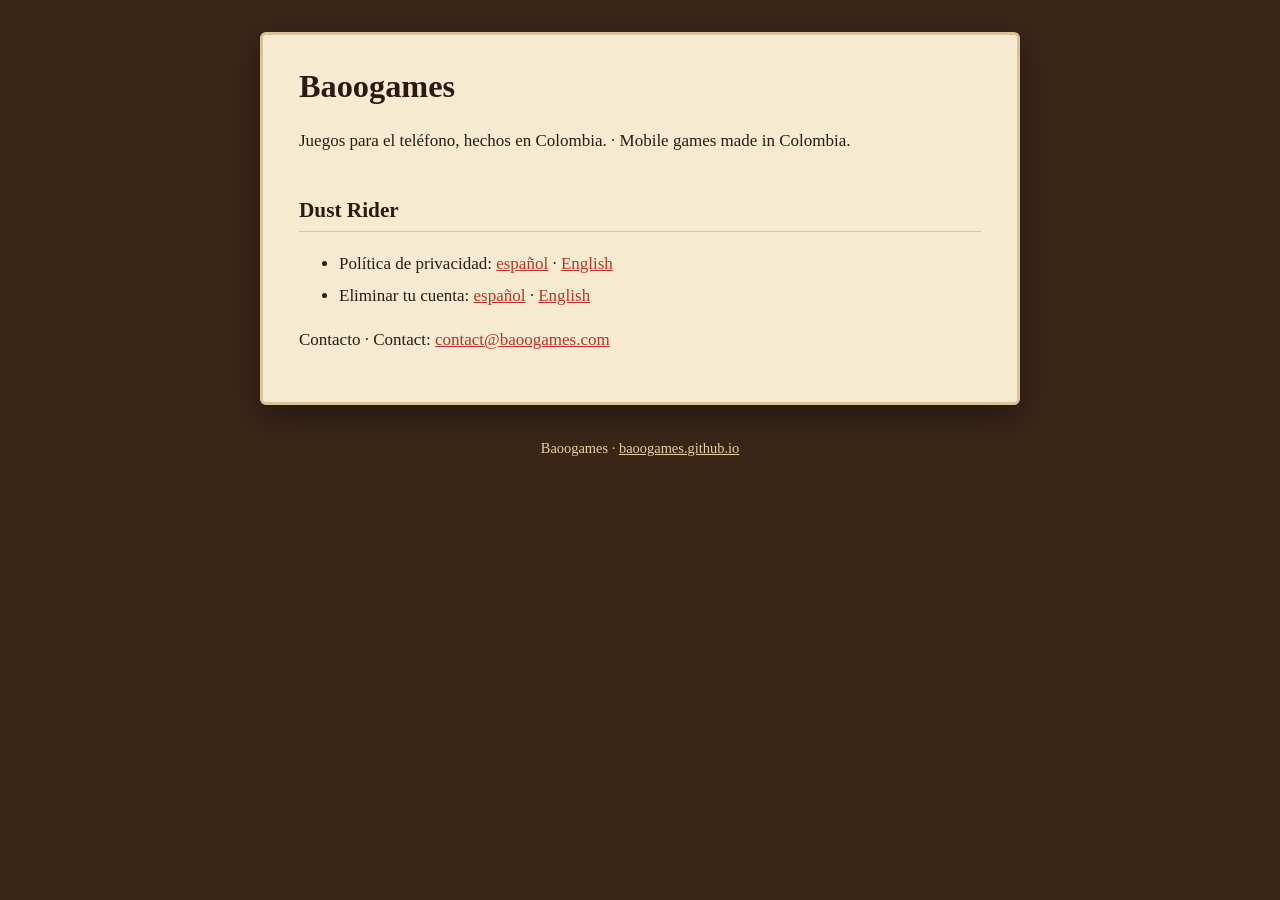
==== index.html @ f318c2f9 "Baoogames public pages: Dust Rider privacy policy (es, en) and account deletion Co-Authored-By: Clau" ====
<!doctype html>
<html lang="es"><head><meta charset="utf-8"><meta name="viewport" content="width=device-width, initial-scale=1">
<title>Baoogames</title><style>
:root { --ink:#2b1a12; --paper:#f6ead0; --edge:#d9c39a; --red:#b8322a; }
* { box-sizing: border-box; }
body { margin:0; background:#3b2618; color:var(--ink); font:17px/1.6 Georgia, 'Times New Roman', serif; }
main { max-width:760px; margin:32px auto; padding:32px 36px; background:var(--paper);
       border:3px solid var(--edge); border-radius:6px; box-shadow:0 10px 30px rgba(0,0,0,.4); }
h1 { font-size:1.9em; line-height:1.2; margin-top:0; }
h2 { font-size:1.25em; margin-top:1.8em; border-bottom:1px solid var(--edge); padding-bottom:.2em; }
a { color:var(--red); }
.lang { float:right; font-size:.9em; }
footer { max-width:760px; margin:0 auto 32px; color:#e6d1a4; font-size:.85em; text-align:center; }
ol li, ul li { margin:.3em 0; }
.card { background:#fff8e6; border:1px solid var(--edge); border-radius:6px; padding:12px 18px; margin:14px 0; }
@media (max-width:600px) { main { margin:0; border-radius:0; padding:22px 18px; } }
</style></head>
<body><main>
<h1>Baoogames</h1>
<p>Juegos para el teléfono, hechos en Colombia. · Mobile games made in Colombia.</p>
<h2>Dust Rider</h2>
<ul>
<li>Política de privacidad: <a href="dust-rider/privacidad/">español</a> · <a href="dust-rider/privacy/">English</a></li>
<li>Eliminar tu cuenta: <a href="dust-rider/borrar-cuenta/">español</a> · <a href="dust-rider/delete-account/">English</a></li>
</ul>
<p>Contacto · Contact: <a href="mailto:contact@baoogames.com">contact@baoogames.com</a></p></main><footer>Baoogames · <a href="/" style="color:#e6d1a4">baoogames.github.io</a></footer></body></html>
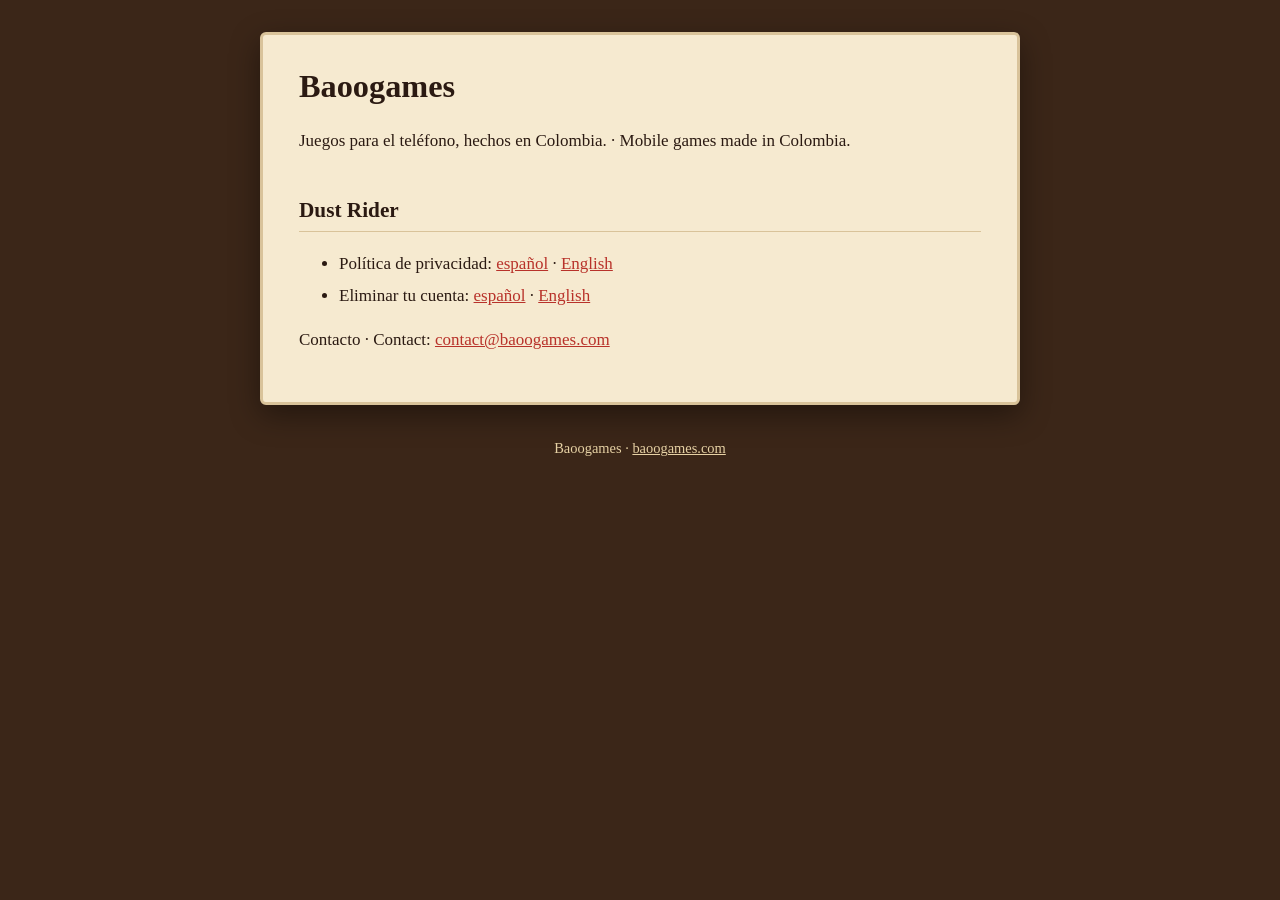
==== commit 4793f8f0: "Pages: addresses on baoogames.com Co-Authored-By: Claude Opus 5.5 <noreply@anthropic.com>" ====
--- a/index.html
+++ b/index.html
@@ -23,4 +23,4 @@
 <li>Política de privacidad: <a href="dust-rider/privacidad/">español</a> · <a href="dust-rider/privacy/">English</a></li>
 <li>Eliminar tu cuenta: <a href="dust-rider/borrar-cuenta/">español</a> · <a href="dust-rider/delete-account/">English</a></li>
 </ul>
-<p>Contacto · Contact: <a href="mailto:contact@baoogames.com">contact@baoogames.com</a></p></main><footer>Baoogames · <a href="/" style="color:#e6d1a4">baoogames.github.io</a></footer></body></html>
+<p>Contacto · Contact: <a href="mailto:contact@baoogames.com">contact@baoogames.com</a></p></main><footer>Baoogames · <a href="/" style="color:#e6d1a4">baoogames.com</a></footer></body></html>
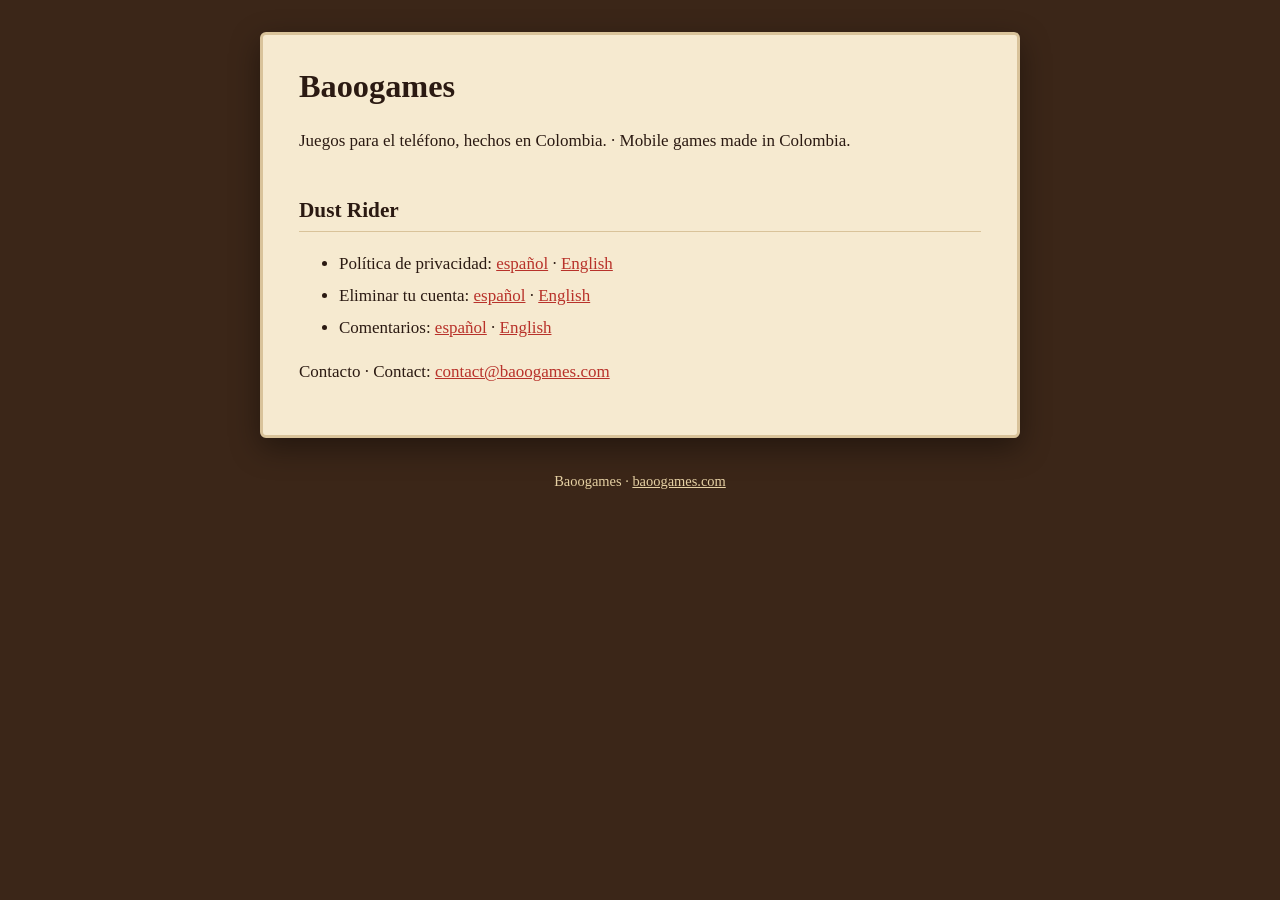
==== commit 3796b992: "Feedback page; privacy policy mentions it" ====
--- a/index.html
+++ b/index.html
@@ -22,5 +22,6 @@
 <ul>
 <li>Política de privacidad: <a href="dust-rider/privacidad/">español</a> · <a href="dust-rider/privacy/">English</a></li>
 <li>Eliminar tu cuenta: <a href="dust-rider/borrar-cuenta/">español</a> · <a href="dust-rider/delete-account/">English</a></li>
+<li>Comentarios: <a href="dust-rider/comentarios/">español</a> · <a href="dust-rider/feedback/">English</a></li>
 </ul>
 <p>Contacto · Contact: <a href="mailto:contact@baoogames.com">contact@baoogames.com</a></p></main><footer>Baoogames · <a href="/" style="color:#e6d1a4">baoogames.com</a></footer></body></html>
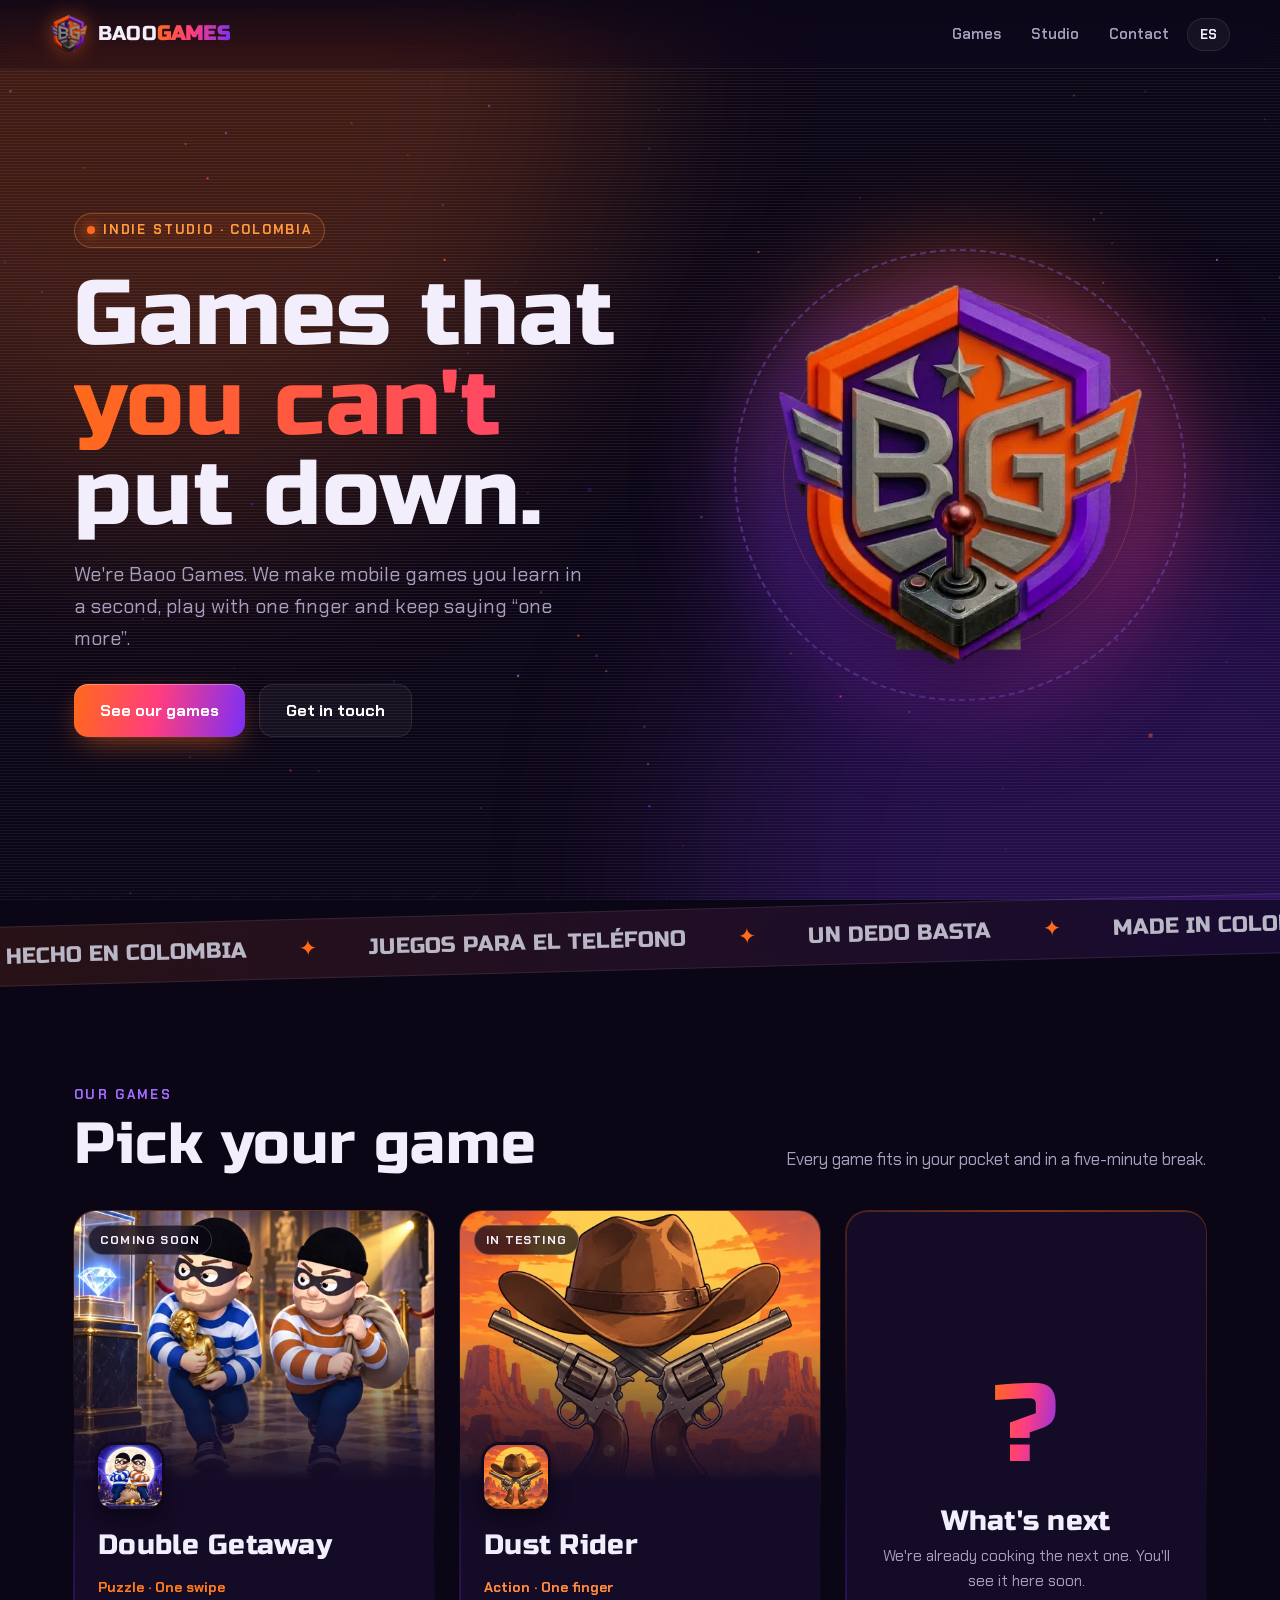
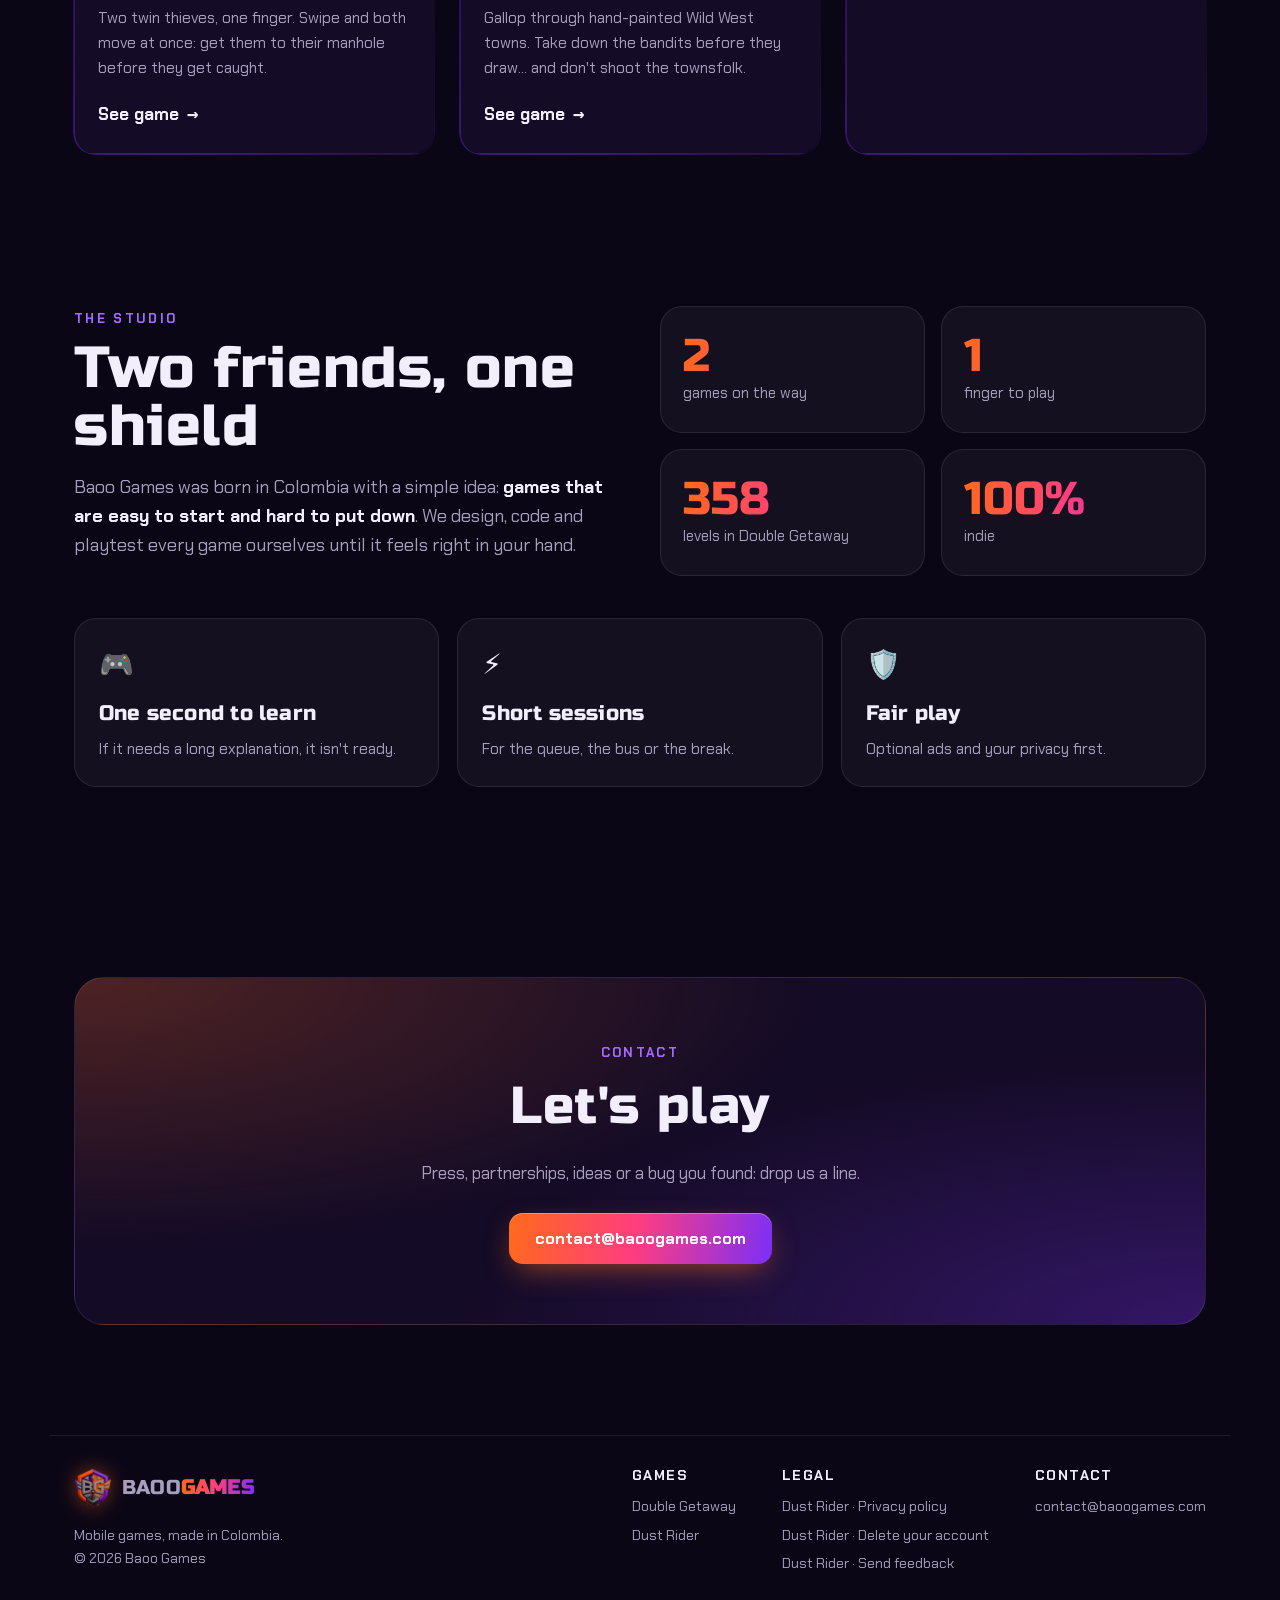
==== commit abc65298: "New studio homepage and game pages, legal pages restyled baoogames.com now has a homepage in the shi" ====
--- a/index.html
+++ b/index.html
@@ -1,27 +1,126 @@
 <!doctype html>
-<html lang="es"><head><meta charset="utf-8"><meta name="viewport" content="width=device-width, initial-scale=1">
-<title>Baoogames</title><style>
-:root { --ink:#2b1a12; --paper:#f6ead0; --edge:#d9c39a; --red:#b8322a; }
-* { box-sizing: border-box; }
-body { margin:0; background:#3b2618; color:var(--ink); font:17px/1.6 Georgia, 'Times New Roman', serif; }
-main { max-width:760px; margin:32px auto; padding:32px 36px; background:var(--paper);
-       border:3px solid var(--edge); border-radius:6px; box-shadow:0 10px 30px rgba(0,0,0,.4); }
-h1 { font-size:1.9em; line-height:1.2; margin-top:0; }
-h2 { font-size:1.25em; margin-top:1.8em; border-bottom:1px solid var(--edge); padding-bottom:.2em; }
-a { color:var(--red); }
-.lang { float:right; font-size:.9em; }
-footer { max-width:760px; margin:0 auto 32px; color:#e6d1a4; font-size:.85em; text-align:center; }
-ol li, ul li { margin:.3em 0; }
-.card { background:#fff8e6; border:1px solid var(--edge); border-radius:6px; padding:12px 18px; margin:14px 0; }
-@media (max-width:600px) { main { margin:0; border-radius:0; padding:22px 18px; } }
-</style></head>
-<body><main>
-<h1>Baoogames</h1>
-<p>Juegos para el teléfono, hechos en Colombia. · Mobile games made in Colombia.</p>
-<h2>Dust Rider</h2>
-<ul>
-<li>Política de privacidad: <a href="dust-rider/privacidad/">español</a> · <a href="dust-rider/privacy/">English</a></li>
-<li>Eliminar tu cuenta: <a href="dust-rider/borrar-cuenta/">español</a> · <a href="dust-rider/delete-account/">English</a></li>
-<li>Comentarios: <a href="dust-rider/comentarios/">español</a> · <a href="dust-rider/feedback/">English</a></li>
-</ul>
-<p>Contacto · Contact: <a href="mailto:contact@baoogames.com">contact@baoogames.com</a></p></main><footer>Baoogames · <a href="/" style="color:#e6d1a4">baoogames.com</a></footer></body></html>
+<html lang="es">
+<head>
+<meta charset="utf-8">
+<meta name="viewport" content="width=device-width, initial-scale=1">
+<title>Baoo Games · Juegos para el teléfono</title>
+<meta name="description" content="Baoo Games es un estudio de videojuegos de Colombia. Hacemos juegos para el teléfono que se aprenden en un segundo y no se sueltan.">
+<meta property="og:title" content="Baoo Games · Juegos para el teléfono">
+<meta property="og:description" content="Baoo Games es un estudio de videojuegos de Colombia. Hacemos juegos para el teléfono que se aprenden en un segundo y no se sueltan.">
+<meta property="og:image" content="https://baoogames.com/assets/img/og.jpg">
+<meta property="og:type" content="website">
+<meta name="theme-color" content="#0b0616">
+<link rel="icon" href="assets/img/favicon.png">
+<link rel="apple-touch-icon" href="assets/img/favicon.png">
+<link rel="preconnect" href="https://fonts.googleapis.com"><link rel="preconnect" href="https://fonts.gstatic.com" crossorigin><link href="https://fonts.googleapis.com/css2?family=Chakra+Petch:wght@400;600;700&family=Russo+One&display=swap" rel="stylesheet">
+<link rel="stylesheet" href="assets/estilo.css">
+</head>
+<body>
+<div class="fondo" aria-hidden="true"><canvas id="chispas"></canvas><div class="rejilla"></div><div class="ruido"></div></div>
+<header class="barra">
+  <a class="marca" href=""><img src="assets/img/escudo.webp" alt=""><span>BAOO<b>GAMES</b></span></a>
+  <nav>
+    <a class="opc" href="#juegos"><span class="es">Juegos</span><span class="en">Games</span></a>
+    <a class="opc" href="#estudio"><span class="es">Estudio</span><span class="en">Studio</span></a>
+    <a class="opc" href="#contacto"><span class="es">Contacto</span><span class="en">Contact</span></a>
+    <button class="idioma" type="button" aria-label="Language">EN</button>
+  </nav>
+</header>
+
+<main>
+<div class="portada">
+  <div class="aparece">
+    <span class="etiqueta"><i></i><span class="es">Estudio indie · Colombia</span><span class="en">Indie studio · Colombia</span></span>
+    <h1><span><span class="es">Juegos que</span><span class="en">Games that</span></span><span class="brillo"><span class="es">no puedes</span><span class="en">you can't</span></span><span><span class="es">soltar.</span><span class="en">put down.</span></span></h1>
+    <p><span class="es">Somos Baoo Games. Hacemos juegos para el teléfono que se aprenden en un segundo, se juegan con un dedo y te hacen decir «una más».</span><span class="en">We're Baoo Games. We make mobile games you learn in a second, play with one finger and keep saying “one more”.</span></p>
+    <div class="botones">
+      <a class="boton" href="#juegos"><span class="es">Ver nuestros juegos</span><span class="en">See our games</span></a>
+      <a class="boton fantasma" href="#contacto"><span class="es">Hablemos</span><span class="en">Get in touch</span></a>
+    </div>
+  </div>
+  <div class="escenario aparece" aria-hidden="true">
+    <div class="anillo"></div><div class="anillo dos"></div>
+    <img class="escudo" src="assets/img/escudo.webp" alt="">
+  </div>
+</div>
+
+<div class="cinta" aria-hidden="true"><div><span>HECHO EN COLOMBIA</span><span>JUEGOS PARA EL TELÉFONO</span><span>UN DEDO BASTA</span><span>MADE IN COLOMBIA</span><span>MOBILE GAMES</span><span>ONE FINGER IS ENOUGH</span><span>HECHO EN COLOMBIA</span><span>JUEGOS PARA EL TELÉFONO</span><span>UN DEDO BASTA</span><span>MADE IN COLOMBIA</span><span>MOBILE GAMES</span><span>ONE FINGER IS ENOUGH</span></div></div>
+
+<section id="juegos">
+  <div class="titulo aparece">
+    <div><span class="mini"><span class="es">Nuestros juegos</span><span class="en">Our games</span></span><h2><span class="es">Elige tu partida</span><span class="en">Pick your game</span></h2></div>
+    <p><span class="es">Cada juego cabe en tu bolsillo y en un descanso de cinco minutos.</span><span class="en">Every game fits in your pocket and in a five-minute break.</span></p>
+  </div>
+  <div class="juegos">
+<a class="carta aparece" href="double-getaway/" style="--c:#ff7a1a">
+  <div class="arte"><span class="estado"><span class="es">Próximamente</span><span class="en">Coming soon</span></span><img src="assets/img/double-getaway-arte.webp" alt="Double Getaway" loading="lazy"></div>
+  <div class="info">
+    <img class="icono" src="assets/img/double-getaway-icono.webp" alt="" loading="lazy">
+    <h3>Double Getaway</h3>
+    <span class="genero"><span class="es">Puzzle · Un deslizamiento</span><span class="en">Puzzle · One swipe</span></span>
+    <p><span class="es">Dos ladrones gemelos, un solo dedo. Desliza y los dos se mueven a la vez: llévalos a su alcantarilla antes de que los atrapen.</span><span class="en">Two twin thieves, one finger. Swipe and both move at once: get them to their manhole before they get caught.</span></p>
+    <span class="ver"><span class="es">Ver juego</span><span class="en">See game</span></span>
+  </div>
+</a>
+<a class="carta aparece" href="dust-rider/" style="--c:#ff8a3d">
+  <div class="arte"><span class="estado"><span class="es">En pruebas</span><span class="en">In testing</span></span><img src="assets/img/dust-rider-icono.webp" alt="Dust Rider" loading="lazy"></div>
+  <div class="info">
+    <img class="icono" src="assets/img/dust-rider-icono.webp" alt="" loading="lazy">
+    <h3>Dust Rider</h3>
+    <span class="genero"><span class="es">Acción · Un dedo</span><span class="en">Action · One finger</span></span>
+    <p><span class="es">Galopa por pueblos del Viejo Oeste pintados a mano. Tumba a los bandidos antes de que desenfunden… y no le dispares a los civiles.</span><span class="en">Gallop through hand-painted Wild West towns. Take down the bandits before they draw… and don&#x27;t shoot the townsfolk.</span></p>
+    <span class="ver"><span class="es">Ver juego</span><span class="en">See game</span></span>
+  </div>
+</a>
+    <div class="carta secreta aparece">
+      <div class="signo">?</div>
+      <h3><span class="es">El próximo</span><span class="en">What's next</span></h3>
+      <p><span class="es">Ya estamos cocinando el siguiente. Pronto lo verás aquí.</span><span class="en">We're already cooking the next one. You'll see it here soon.</span></p>
+    </div>
+  </div>
+</section>
+
+<section id="estudio">
+  <div class="estudio">
+    <div class="texto aparece">
+      <span class="mini"><span class="es">El estudio</span><span class="en">The studio</span></span>
+      <h2 style="font-size:clamp(34px,5vw,58px);line-height:1;margin:8px 0 18px"><span class="es">Dos amigos, un escudo</span><span class="en">Two friends, one shield</span></h2>
+      <p><span class="es">Baoo Games nació en Colombia con una idea simple: <strong>juegos fáciles de empezar y difíciles de soltar</strong>. Diseñamos, programamos y probamos cada juego nosotros mismos, hasta que se siente bien en la mano.</span><span class="en">Baoo Games was born in Colombia with a simple idea: <strong>games that are easy to start and hard to put down</strong>. We design, code and playtest every game ourselves until it feels right in your hand.</span></p>
+    </div>
+    <div class="cifras aparece">
+      <div class="cifra"><b>2</b><span><span class="es">juegos en camino</span><span class="en">games on the way</span></span></div>
+      <div class="cifra"><b>1</b><span><span class="es">dedo para jugar</span><span class="en">finger to play</span></span></div>
+      <div class="cifra"><b>358</b><span><span class="es">niveles en Double Getaway</span><span class="en">levels in Double Getaway</span></span></div>
+      <div class="cifra"><b>100%</b><span><span class="es">indie</span><span class="en">indie</span></span></div>
+    </div>
+  </div>
+  <div class="valores">
+    <div class="valor aparece"><div class="ico">🎮</div><h3><span class="es">Un segundo para aprender</span><span class="en">One second to learn</span></h3><p><span class="es">Si hay que explicarlo mucho, no está listo.</span><span class="en">If it needs a long explanation, it isn't ready.</span></p></div>
+    <div class="valor aparece"><div class="ico">⚡</div><h3><span class="es">Partidas cortas</span><span class="en">Short sessions</span></h3><p><span class="es">Para la fila, el bus o el descanso.</span><span class="en">For the queue, the bus or the break.</span></p></div>
+    <div class="valor aparece"><div class="ico">🛡️</div><h3><span class="es">Juego limpio</span><span class="en">Fair play</span></h3><p><span class="es">Anuncios opcionales y tu privacidad primero.</span><span class="en">Optional ads and your privacy first.</span></p></div>
+  </div>
+</section>
+
+<section id="contacto">
+  <div class="contacto aparece">
+    <span class="mini"><span class="es">Contacto</span><span class="en">Contact</span></span>
+    <h2><span class="es">¿Jugamos?</span><span class="en">Let's play</span></h2>
+    <p><span class="es">Prensa, alianzas, ideas o un bug que encontraste: escríbenos.</span><span class="en">Press, partnerships, ideas or a bug you found: drop us a line.</span></p>
+    <a class="boton" href="mailto:contact@baoogames.com">contact@baoogames.com</a>
+  </div>
+</section>
+</main>
+<footer>
+  <div>
+    <a class="marca" href=""><img src="assets/img/escudo.webp" alt=""><span>BAOO<b>GAMES</b></span></a>
+    <p><span class="es">Juegos para el teléfono, hechos en Colombia.</span><span class="en">Mobile games, made in Colombia.</span><br>© 2026 Baoo Games</p>
+  </div>
+  <div class="cols">
+    <div><h4><span class="es">Juegos</span><span class="en">Games</span></h4><a href="double-getaway/">Double Getaway</a><a href="dust-rider/">Dust Rider</a></div>
+    <div><h4><span class="es">Legal</span><span class="en">Legal</span></h4><a href="dust-rider/privacidad/" class="es">Dust Rider · Política de privacidad</a><a href="dust-rider/privacy/" class="en">Dust Rider · Privacy policy</a><a href="dust-rider/borrar-cuenta/" class="es">Dust Rider · Eliminar tu cuenta</a><a href="dust-rider/delete-account/" class="en">Dust Rider · Delete your account</a><a href="dust-rider/comentarios/" class="es">Dust Rider · Enviar comentarios</a><a href="dust-rider/feedback/" class="en">Dust Rider · Send feedback</a></div>
+    <div><h4><span class="es">Contacto</span><span class="en">Contact</span></h4><a href="mailto:contact@baoogames.com">contact@baoogames.com</a></div>
+  </div>
+</footer>
+<script src="assets/sitio.js"></script>
+</body>
+</html>
--- a/assets/estilo.css
+++ b/assets/estilo.css
@@ -0,0 +1,279 @@
+/* Baoo Games — the studio's colors come from the BG shield: orange, purple and steel on a night background. */
+:root {
+  --noche: #0b0616;
+  --noche-2: #140b26;
+  --panel: rgba(255, 255, 255, 0.045);
+  --borde: rgba(255, 255, 255, 0.09);
+  --naranja: #ff6a1a;
+  --naranja-2: #ff9a3d;
+  --morado: #7b2ff7;
+  --morado-2: #a46bff;
+  --acero: #b9b6c6;
+  --texto: #f3eefc;
+  --tenue: #a79fbd;
+  --grad: linear-gradient(100deg, var(--naranja) 0%, #ff3d7f 48%, var(--morado) 100%);
+  --radio: 22px;
+  --ancho: 1180px;
+  color-scheme: dark;
+}
+
+* { box-sizing: border-box; }
+html { scroll-behavior: smooth; }
+body {
+  margin: 0;
+  background: var(--noche);
+  color: var(--texto);
+  font: 400 17px/1.6 "Chakra Petch", system-ui, sans-serif;
+  overflow-x: hidden;
+  -webkit-font-smoothing: antialiased;
+}
+img { max-width: 100%; display: block; }
+a { color: inherit; }
+h1, h2, h3, .marca { font-family: "Russo One", "Chakra Petch", system-ui, sans-serif; font-weight: 400; letter-spacing: .01em; }
+
+/* ---------- animated backdrop: drifting orange/purple glows, a perspective grid and pixel embers ---------- */
+.fondo { position: fixed; inset: 0; z-index: -1; pointer-events: none; overflow: hidden; }
+.fondo::before, .fondo::after {
+  content: ""; position: absolute; width: min(70vmax, 1100px); height: min(70vmax, 1100px); border-radius: 50%;
+  filter: blur(110px); opacity: .22; animation: deriva 22s ease-in-out infinite alternate;
+}
+.fondo::before { background: var(--naranja); top: -30vmax; left: -22vmax; }
+.fondo::after { background: var(--morado); bottom: -34vmax; right: -24vmax; animation-delay: -11s; }
+@keyframes deriva { to { transform: translate(14vmax, 10vmax) scale(1.15); } }
+.rejilla {
+  position: absolute; left: -50%; right: -50%; bottom: -10%; height: 55%;
+  background-image:
+    linear-gradient(rgba(164, 107, 255, .22) 1px, transparent 1px),
+    linear-gradient(90deg, rgba(164, 107, 255, .22) 1px, transparent 1px);
+  background-size: 60px 60px;
+  transform: perspective(500px) rotateX(62deg);
+  transform-origin: bottom;
+  mask-image: linear-gradient(to top, #000 10%, transparent 85%);
+  -webkit-mask-image: linear-gradient(to top, #000 10%, transparent 85%);
+  animation: avanza 4s linear infinite;
+}
+@keyframes avanza { to { background-position: 0 60px, 0 0; } }
+#chispas { position: absolute; inset: 0; width: 100%; height: 100%; }
+.ruido {
+  position: absolute; inset: 0; opacity: .06; mix-blend-mode: overlay;
+  background-image: repeating-linear-gradient(0deg, #fff 0 1px, transparent 1px 3px);
+}
+
+/* ---------- top bar ---------- */
+.barra {
+  position: fixed; top: 0; left: 0; right: 0; z-index: 20;
+  display: flex; align-items: center; gap: 18px;
+  padding: 14px max(16px, calc((100vw - var(--ancho)) / 2));
+  backdrop-filter: blur(14px) saturate(140%); -webkit-backdrop-filter: blur(14px) saturate(140%);
+  background: linear-gradient(to bottom, rgba(11, 6, 22, .85), rgba(11, 6, 22, .35));
+  border-bottom: 1px solid var(--borde);
+}
+.marca { display: flex; align-items: center; gap: 10px; text-decoration: none; font-size: 20px; }
+.marca img { width: 38px; height: 38px; object-fit: contain; filter: drop-shadow(0 0 10px rgba(255, 106, 26, .45)); }
+.marca b { background: var(--grad); -webkit-background-clip: text; background-clip: text; color: transparent; }
+.barra nav { margin-left: auto; display: flex; gap: 6px; align-items: center; }
+.barra nav a {
+  text-decoration: none; color: var(--tenue); font-weight: 600; font-size: 15px;
+  padding: 8px 12px; border-radius: 10px; transition: color .2s, background .2s;
+}
+.barra nav a:hover { color: var(--texto); background: var(--panel); }
+.idioma {
+  font: 700 13px "Chakra Petch", sans-serif; color: var(--texto); cursor: pointer;
+  background: var(--panel); border: 1px solid var(--borde); border-radius: 999px; padding: 7px 12px;
+}
+.idioma:hover { border-color: var(--morado-2); }
+
+/* ---------- hero ---------- */
+.portada {
+  min-height: min(100svh, 980px); display: grid; grid-template-columns: 1.1fr .9fr; align-items: center; gap: 40px;
+  max-width: var(--ancho); margin: 0 auto; padding: 110px 24px 60px;
+}
+.etiqueta {
+  display: inline-flex; align-items: center; gap: 8px; font-weight: 700; font-size: 13px;
+  text-transform: uppercase; letter-spacing: .14em; color: var(--naranja-2);
+  padding: 6px 12px; border-radius: 999px; border: 1px solid rgba(255, 154, 61, .35); background: rgba(255, 106, 26, .08);
+}
+.etiqueta i { width: 8px; height: 8px; border-radius: 50%; background: var(--naranja); box-shadow: 0 0 12px var(--naranja); animation: late 1.6s infinite; }
+@keyframes late { 50% { opacity: .35; } }
+.portada h1 { font-size: clamp(44px, 7.2vw, 92px); line-height: .98; margin: 22px 0 18px; }
+.portada h1 span { display: block; }
+.brillo {
+  background: var(--grad); background-size: 200% 100%;
+  -webkit-background-clip: text; background-clip: text; color: transparent;
+  animation: corre 6s linear infinite;
+}
+@keyframes corre { to { background-position: 200% 0; } }
+.portada p { font-size: clamp(17px, 1.6vw, 20px); color: var(--tenue); max-width: 520px; margin: 0 0 30px; }
+.botones { display: flex; flex-wrap: wrap; gap: 14px; }
+.boton {
+  --c: var(--naranja);
+  position: relative; display: inline-flex; align-items: center; gap: 10px;
+  padding: 15px 26px; border-radius: 14px; font: 700 16px "Chakra Petch", sans-serif;
+  text-decoration: none; color: #fff; background: var(--grad); border: 0; cursor: pointer;
+  box-shadow: 0 10px 30px -8px rgba(255, 106, 26, .6), inset 0 1px 0 rgba(255, 255, 255, .3);
+  transition: transform .2s, box-shadow .2s;
+}
+.boton:hover { transform: translateY(-3px); box-shadow: 0 16px 40px -8px rgba(123, 47, 247, .7), inset 0 1px 0 rgba(255, 255, 255, .3); }
+.boton.fantasma { background: var(--panel); border: 1px solid var(--borde); box-shadow: none; }
+.boton.fantasma:hover { border-color: var(--morado-2); }
+
+.escenario { position: relative; display: grid; place-items: center; aspect-ratio: 1; }
+.escenario::before {
+  content: ""; position: absolute; inset: 8%; border-radius: 50%;
+  background: conic-gradient(from 0deg, var(--naranja), #ff3d7f, var(--morado), var(--naranja));
+  filter: blur(60px); opacity: .55; animation: gira 12s linear infinite;
+}
+.anillo {
+  position: absolute; inset: 4%; border-radius: 50%; border: 2px dashed rgba(164, 107, 255, .35);
+  animation: gira 40s linear infinite;
+}
+.anillo.dos { inset: 14%; border: 1px solid rgba(255, 154, 61, .3); animation-duration: 26s; animation-direction: reverse; }
+@keyframes gira { to { transform: rotate(360deg); } }
+.escudo {
+  position: relative; width: 74%; transform-style: preserve-3d;
+  animation: flota 6s ease-in-out infinite;
+  filter: drop-shadow(0 30px 40px rgba(0, 0, 0, .6)) drop-shadow(0 0 30px rgba(123, 47, 247, .35));
+  transition: transform .15s ease-out;
+}
+@keyframes flota { 50% { translate: 0 -16px; } }
+
+/* ---------- ticker ---------- */
+.cinta {
+  overflow: hidden; border-block: 1px solid var(--borde);
+  background: linear-gradient(90deg, rgba(255, 106, 26, .12), rgba(123, 47, 247, .12));
+  transform: rotate(-1.5deg); margin: 10px -20px 0;
+}
+.cinta div { display: flex; width: max-content; animation: cinta 28s linear infinite; }
+.cinta span { font: 400 22px "Russo One", sans-serif; padding: 16px 26px; white-space: nowrap; color: var(--acero); }
+.cinta span::after { content: "✦"; margin-left: 52px; color: var(--naranja); }
+@keyframes cinta { to { transform: translateX(-50%); } }
+
+/* ---------- sections ---------- */
+section { max-width: var(--ancho); margin: 0 auto; padding: 110px 24px 40px; }
+.titulo { display: flex; align-items: end; justify-content: space-between; gap: 20px; margin-bottom: 38px; flex-wrap: wrap; }
+.titulo h2 { font-size: clamp(34px, 5vw, 58px); line-height: 1; margin: 8px 0 0; }
+.titulo p { color: var(--tenue); max-width: 420px; margin: 0; }
+.mini { font-weight: 700; font-size: 13px; letter-spacing: .18em; text-transform: uppercase; color: var(--morado-2); }
+
+/* ---------- game cards ---------- */
+.juegos { display: grid; grid-template-columns: repeat(auto-fill, minmax(320px, 1fr)); gap: 26px; }
+.carta {
+  --c: var(--naranja);
+  position: relative; display: flex; flex-direction: column; border-radius: var(--radio);
+  text-decoration: none; background: var(--noche-2); isolation: isolate;
+  transform-style: preserve-3d; transition: transform .2s ease-out;
+}
+.carta::before {   /* animated neon edge */
+  content: ""; position: absolute; inset: -1px; border-radius: inherit; z-index: -1; padding: 1.5px;
+  background: conic-gradient(from var(--angulo, 0deg), var(--c), transparent 30%, var(--morado) 55%, transparent 80%, var(--c));
+  -webkit-mask: linear-gradient(#000 0 0) content-box, linear-gradient(#000 0 0);
+  -webkit-mask-composite: xor; mask-composite: exclude;
+  opacity: .45; transition: opacity .3s;
+  animation: borde 5s linear infinite;
+}
+@property --angulo { syntax: "<angle>"; initial-value: 0deg; inherits: false; }
+@keyframes borde { to { --angulo: 360deg; } }
+.carta:hover::before { opacity: 1; }
+.carta:hover { box-shadow: 0 30px 60px -20px color-mix(in srgb, var(--c) 55%, transparent); }
+.carta .arte { position: relative; aspect-ratio: 4 / 3; overflow: hidden; border-radius: var(--radio) var(--radio) 0 0; }
+.carta .arte img { width: 100%; height: 100%; object-fit: cover; transition: transform .6s; }
+.carta:hover .arte img { transform: scale(1.07); }
+.carta .arte::after { content: ""; position: absolute; inset: 0; background: linear-gradient(to top, var(--noche-2), transparent 55%); }
+.estado {
+  position: absolute; top: 14px; left: 14px; z-index: 2; font: 700 12px "Chakra Petch", sans-serif;
+  letter-spacing: .1em; text-transform: uppercase; padding: 6px 11px; border-radius: 999px;
+  background: rgba(11, 6, 22, .7); border: 1px solid rgba(255, 255, 255, .18); backdrop-filter: blur(6px);
+}
+.carta .info { padding: 4px 24px 26px; display: flex; flex-direction: column; gap: 8px; flex: 1; }
+.carta .icono { width: 64px; height: 64px; border-radius: 16px; margin-top: -40px; position: relative; z-index: 2; box-shadow: 0 8px 20px rgba(0, 0, 0, .5), 0 0 0 3px var(--noche-2); }
+.carta h3 { font-size: 28px; margin: 6px 0 0; }
+.genero { color: var(--c); font-weight: 700; font-size: 14px; }
+.carta p { color: var(--tenue); margin: 0; font-size: 15.5px; }
+.ver { margin-top: auto; padding-top: 12px; font-weight: 700; color: var(--texto); display: inline-flex; gap: 8px; align-items: center; }
+.ver::after { content: "→"; transition: transform .2s; }
+.carta:hover .ver::after { transform: translateX(5px); }
+
+.carta.secreta { cursor: default; min-height: 420px; justify-content: center; align-items: center; text-align: center; padding: 30px; }
+.carta.secreta .signo {
+  font: 400 110px/1 "Russo One", sans-serif; background: var(--grad); -webkit-background-clip: text; background-clip: text; color: transparent;
+  animation: falla 3.2s infinite;
+}
+@keyframes falla {
+  0%, 88%, 100% { transform: none; text-shadow: none; }
+  90% { transform: translate(-4px, 2px) skewX(8deg); }
+  92% { transform: translate(5px, -2px) skewX(-6deg); }
+  94% { transform: translate(-2px, 0); }
+}
+.carta.secreta h3 { margin-top: 18px; }
+
+/* ---------- studio ---------- */
+.estudio { display: grid; grid-template-columns: 1fr 1fr; gap: 40px; align-items: center; }
+.estudio .texto p { color: var(--tenue); font-size: 18px; }
+.estudio .texto strong { color: var(--texto); }
+.cifras { display: grid; grid-template-columns: repeat(2, 1fr); gap: 16px; }
+.cifra { padding: 26px 22px; border-radius: var(--radio); background: var(--panel); border: 1px solid var(--borde); }
+.cifra b { display: block; font: 400 46px/1 "Russo One", sans-serif; background: var(--grad); -webkit-background-clip: text; background-clip: text; color: transparent; }
+.cifra span { color: var(--tenue); font-size: 15px; }
+.valores { display: grid; grid-template-columns: repeat(3, 1fr); gap: 18px; margin-top: 40px; }
+.valor { padding: 24px; border-radius: var(--radio); background: var(--panel); border: 1px solid var(--borde); }
+.valor .ico { font-size: 28px; }
+.valor h3 { font-size: 21px; margin: 10px 0 6px; }
+.valor p { margin: 0; color: var(--tenue); font-size: 15.5px; }
+
+/* ---------- contact + footer ---------- */
+.contacto {
+  text-align: center; border-radius: 30px; padding: 60px 24px; margin-top: 40px; position: relative; overflow: hidden;
+  background: radial-gradient(120% 140% at 0% 0%, rgba(255, 106, 26, .25), transparent 55%), radial-gradient(120% 140% at 100% 100%, rgba(123, 47, 247, .3), transparent 55%), var(--noche-2);
+  border: 1px solid var(--borde);
+}
+.contacto h2 { font-size: clamp(30px, 4.5vw, 52px); margin: 0 0 12px; }
+.contacto p { color: var(--tenue); margin: 0 auto 26px; max-width: 520px; }
+footer {
+  max-width: var(--ancho); margin: 70px auto 0; padding: 30px 24px 40px; border-top: 1px solid var(--borde);
+  display: flex; flex-wrap: wrap; gap: 24px; justify-content: space-between; color: var(--tenue); font-size: 14px;
+}
+footer .cols { display: flex; gap: 46px; flex-wrap: wrap; }
+footer h4 { margin: 0 0 8px; color: var(--texto); font: 700 14px "Chakra Petch", sans-serif; text-transform: uppercase; letter-spacing: .1em; }
+footer a { display: block; text-decoration: none; padding: 3px 0; }
+footer a:hover { color: var(--naranja-2); }
+
+/* ---------- game page ---------- */
+.ficha { display: grid; grid-template-columns: .9fr 1.1fr; gap: 50px; align-items: center; max-width: var(--ancho); margin: 0 auto; padding: 120px 24px 40px; min-height: min(90svh, 980px); }
+.ficha .portadilla { position: relative; border-radius: 28px; overflow: hidden; aspect-ratio: 3 / 4; box-shadow: 0 40px 80px -30px var(--c, var(--naranja)); }
+.ficha .portadilla img { width: 100%; height: 100%; object-fit: cover; }
+.ficha h1 { font-size: clamp(44px, 6.5vw, 80px); line-height: 1; margin: 16px 0 12px; }
+.ficha .genero { font-size: 16px; }
+.ficha .frase { font-size: 20px; color: var(--tenue); margin: 18px 0 24px; }
+.puntos { list-style: none; padding: 0; margin: 0 0 30px; display: grid; gap: 10px; }
+.puntos li { padding: 12px 16px 12px 46px; border-radius: 14px; background: var(--panel); border: 1px solid var(--borde); position: relative; }
+.puntos li::before { content: "✦"; position: absolute; left: 17px; color: var(--c, var(--naranja)); }
+.tiendas { display: flex; flex-wrap: wrap; gap: 12px; }
+.tienda { display: inline-flex; align-items: center; gap: 10px; padding: 12px 20px; border-radius: 14px; background: #000; border: 1px solid rgba(255, 255, 255, .25); text-decoration: none; font-weight: 700; }
+.tienda small { display: block; font-weight: 400; font-size: 11px; color: var(--tenue); line-height: 1; }
+.tienda.pronto { opacity: .55; cursor: default; }
+.legales { display: flex; flex-wrap: wrap; gap: 10px; margin-top: 26px; }
+.legales a { font-size: 14px; color: var(--tenue); padding: 7px 12px; border-radius: 10px; border: 1px solid var(--borde); text-decoration: none; }
+.legales a:hover { color: var(--texto); border-color: var(--morado-2); }
+.volver { color: var(--tenue); text-decoration: none; font-weight: 700; }
+.volver:hover { color: var(--texto); }
+
+/* ---------- reveal on scroll ---------- */
+.aparece { opacity: 0; transform: translateY(26px); transition: opacity .7s ease, transform .7s ease; }
+.aparece.visto { opacity: 1; transform: none; }
+
+html[lang="en"] .es { display: none; }
+html[lang="es"] .en { display: none; }
+
+@media (max-width: 860px) {
+  .portada, .ficha, .estudio { grid-template-columns: 1fr; }
+  .portada { padding-top: 96px; text-align: left; }
+  .escenario { max-width: 420px; margin: 0 auto; order: -1; width: 80%; }
+  .ficha .portadilla { max-width: 420px; }
+  .valores { grid-template-columns: 1fr; }
+  .barra nav a.opc { display: none; }
+  section { padding-top: 80px; }
+}
+@media (prefers-reduced-motion: reduce) {
+  *, *::before, *::after { animation: none !important; transition: none !important; }
+  .aparece { opacity: 1; transform: none; }
+}
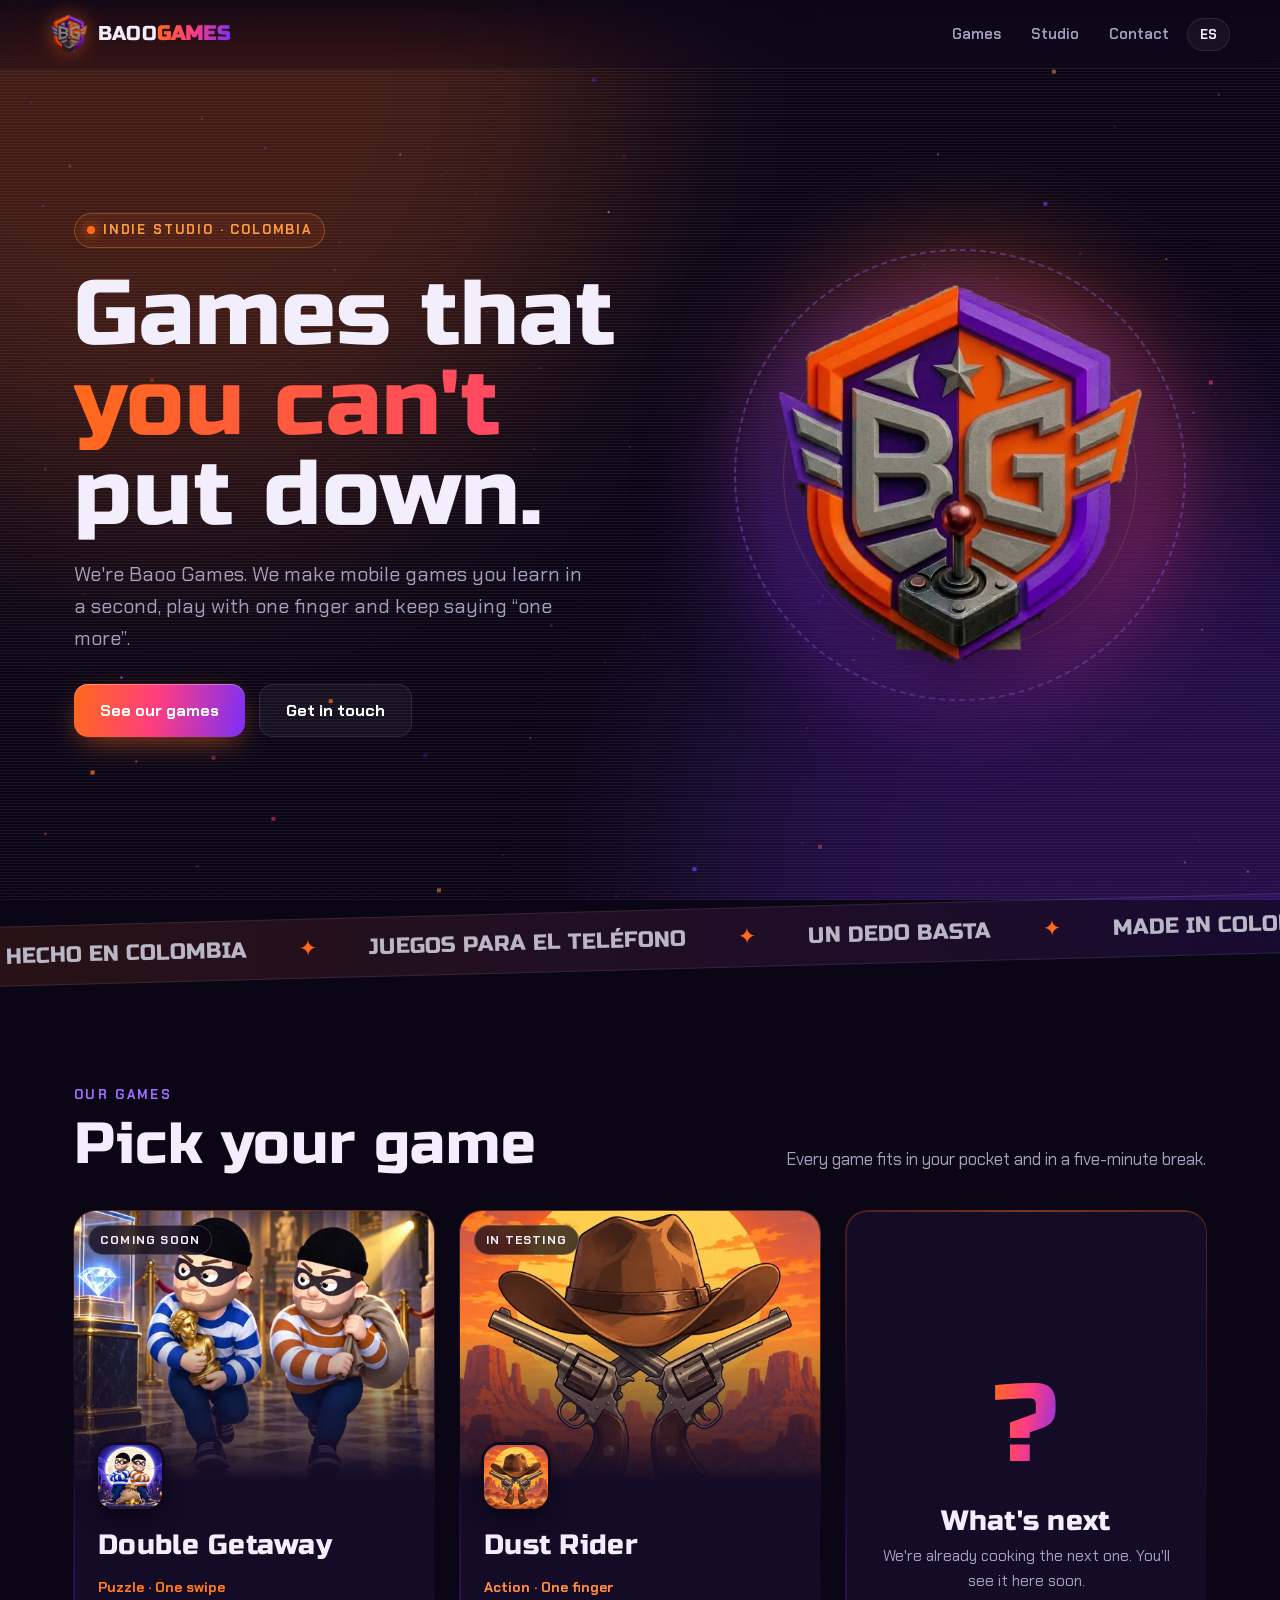
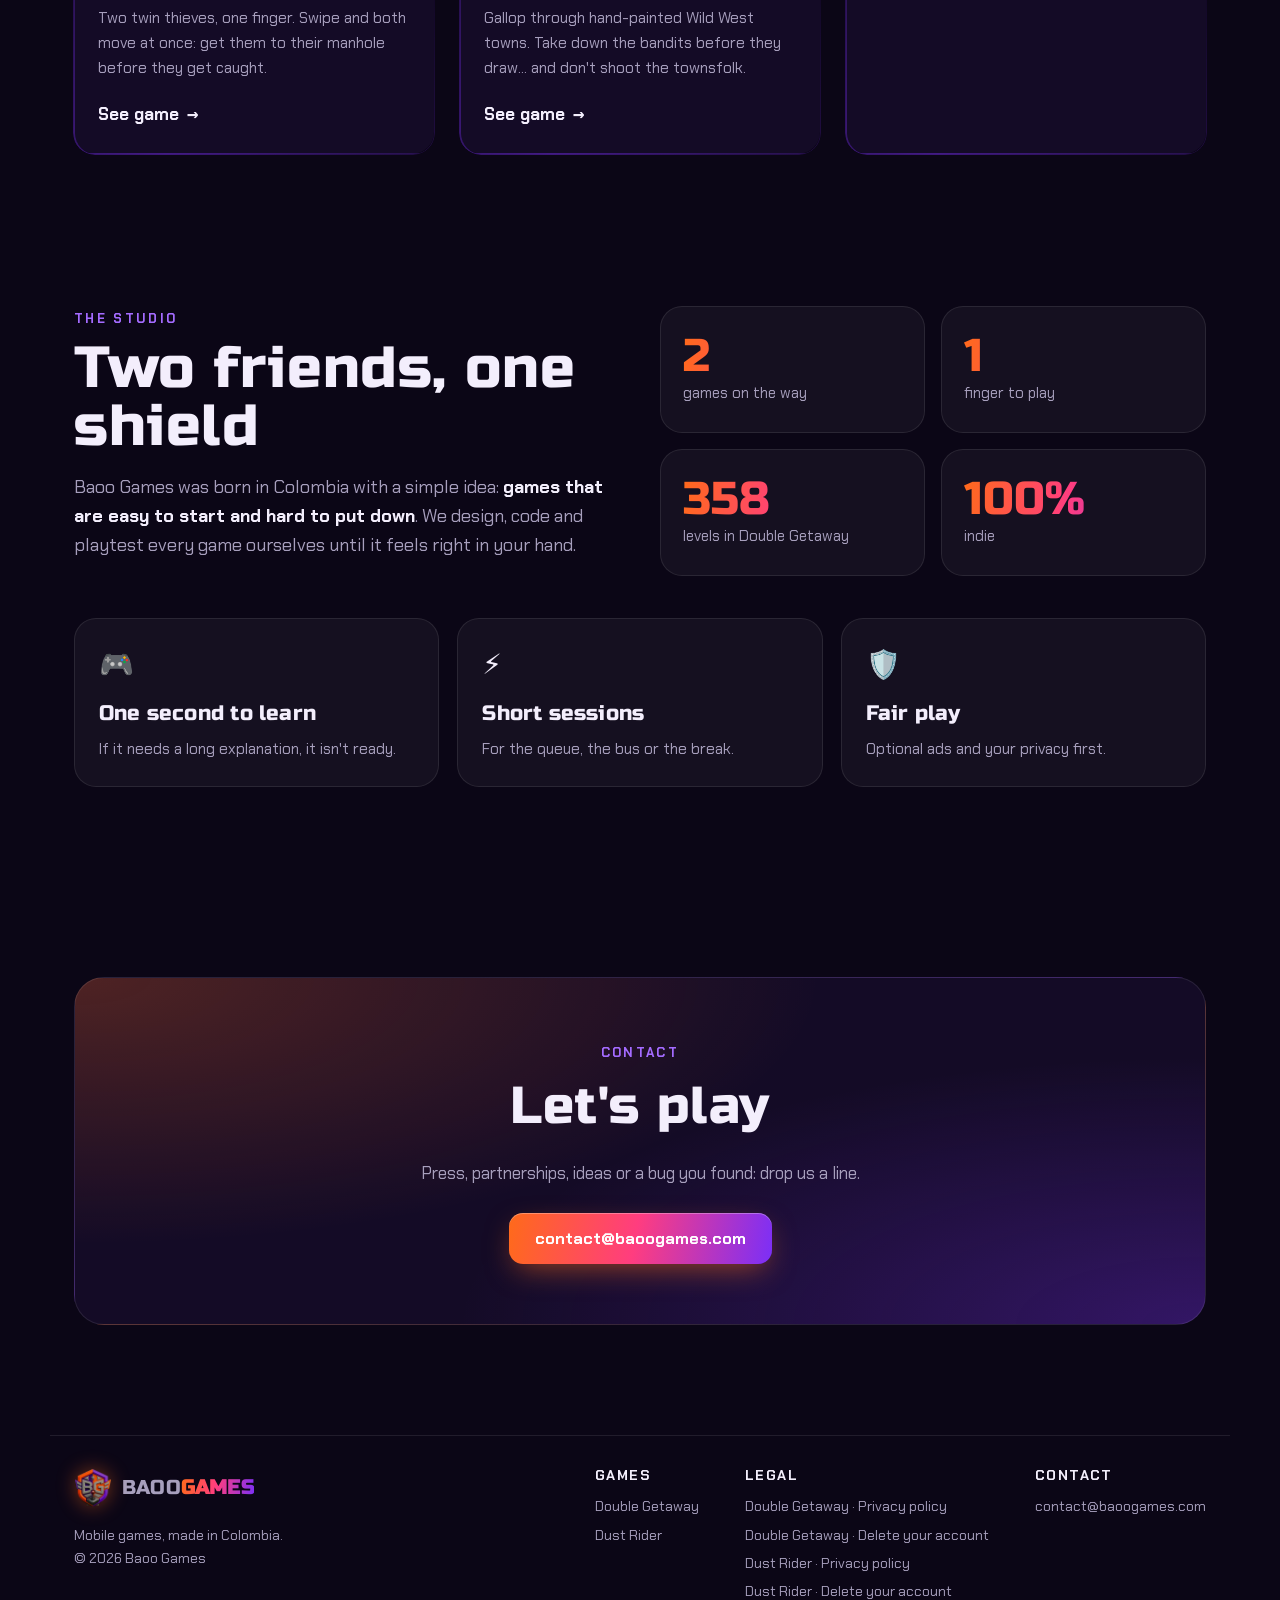
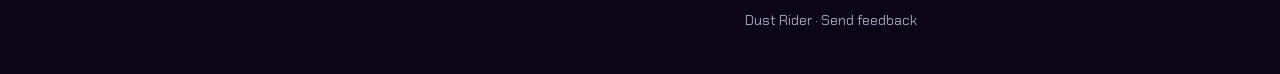
==== commit bd144244: "Double Getaway privacy policy and account deletion pages; Dust Rider policy mentions the shared acco" ====
--- a/index.html
+++ b/index.html
@@ -117,7 +117,7 @@
   </div>
   <div class="cols">
     <div><h4><span class="es">Juegos</span><span class="en">Games</span></h4><a href="double-getaway/">Double Getaway</a><a href="dust-rider/">Dust Rider</a></div>
-    <div><h4><span class="es">Legal</span><span class="en">Legal</span></h4><a href="dust-rider/privacidad/" class="es">Dust Rider · Política de privacidad</a><a href="dust-rider/privacy/" class="en">Dust Rider · Privacy policy</a><a href="dust-rider/borrar-cuenta/" class="es">Dust Rider · Eliminar tu cuenta</a><a href="dust-rider/delete-account/" class="en">Dust Rider · Delete your account</a><a href="dust-rider/comentarios/" class="es">Dust Rider · Enviar comentarios</a><a href="dust-rider/feedback/" class="en">Dust Rider · Send feedback</a></div>
+    <div><h4><span class="es">Legal</span><span class="en">Legal</span></h4><a href="double-getaway/privacidad/" class="es">Double Getaway · Política de privacidad</a><a href="double-getaway/privacy/" class="en">Double Getaway · Privacy policy</a><a href="double-getaway/borrar-cuenta/" class="es">Double Getaway · Borrar tu cuenta</a><a href="double-getaway/delete-account/" class="en">Double Getaway · Delete your account</a><a href="dust-rider/privacidad/" class="es">Dust Rider · Política de privacidad</a><a href="dust-rider/privacy/" class="en">Dust Rider · Privacy policy</a><a href="dust-rider/borrar-cuenta/" class="es">Dust Rider · Eliminar tu cuenta</a><a href="dust-rider/delete-account/" class="en">Dust Rider · Delete your account</a><a href="dust-rider/comentarios/" class="es">Dust Rider · Enviar comentarios</a><a href="dust-rider/feedback/" class="en">Dust Rider · Send feedback</a></div>
     <div><h4><span class="es">Contacto</span><span class="en">Contact</span></h4><a href="mailto:contact@baoogames.com">contact@baoogames.com</a></div>
   </div>
 </footer>
--- a/assets/estilo.css
+++ b/assets/estilo.css
@@ -277,3 +277,17 @@
   *, *::before, *::after { animation: none !important; transition: none !important; }
   .aparece { opacity: 1; transform: none; }
 }
+
+/* ---------- legal pages (privacy, delete account) ---------- */
+.legal { max-width: 860px; margin: 0 auto; padding: 110px 24px 20px; }
+.legal .otra { float: right; color: var(--naranja-2); font-weight: 700; text-decoration: none; }
+.legal article {
+  margin-top: 18px; padding: 38px 42px; border-radius: var(--radio);
+  background: rgba(20, 11, 38, .82); border: 1px solid var(--borde); color: #ddd6ec;
+}
+.legal h1 { font-size: clamp(28px, 4vw, 40px); line-height: 1.12; margin: 0 0 14px; color: var(--texto); }
+.legal h2 { font-size: 22px; margin: 34px 0 10px; padding-bottom: 8px; border-bottom: 1px solid var(--borde); color: var(--texto); }
+.legal strong { color: var(--texto); }
+.legal a { color: var(--naranja-2); }
+.legal li { margin: 6px 0; }
+@media (max-width: 600px) { .legal article { padding: 24px 18px; } }
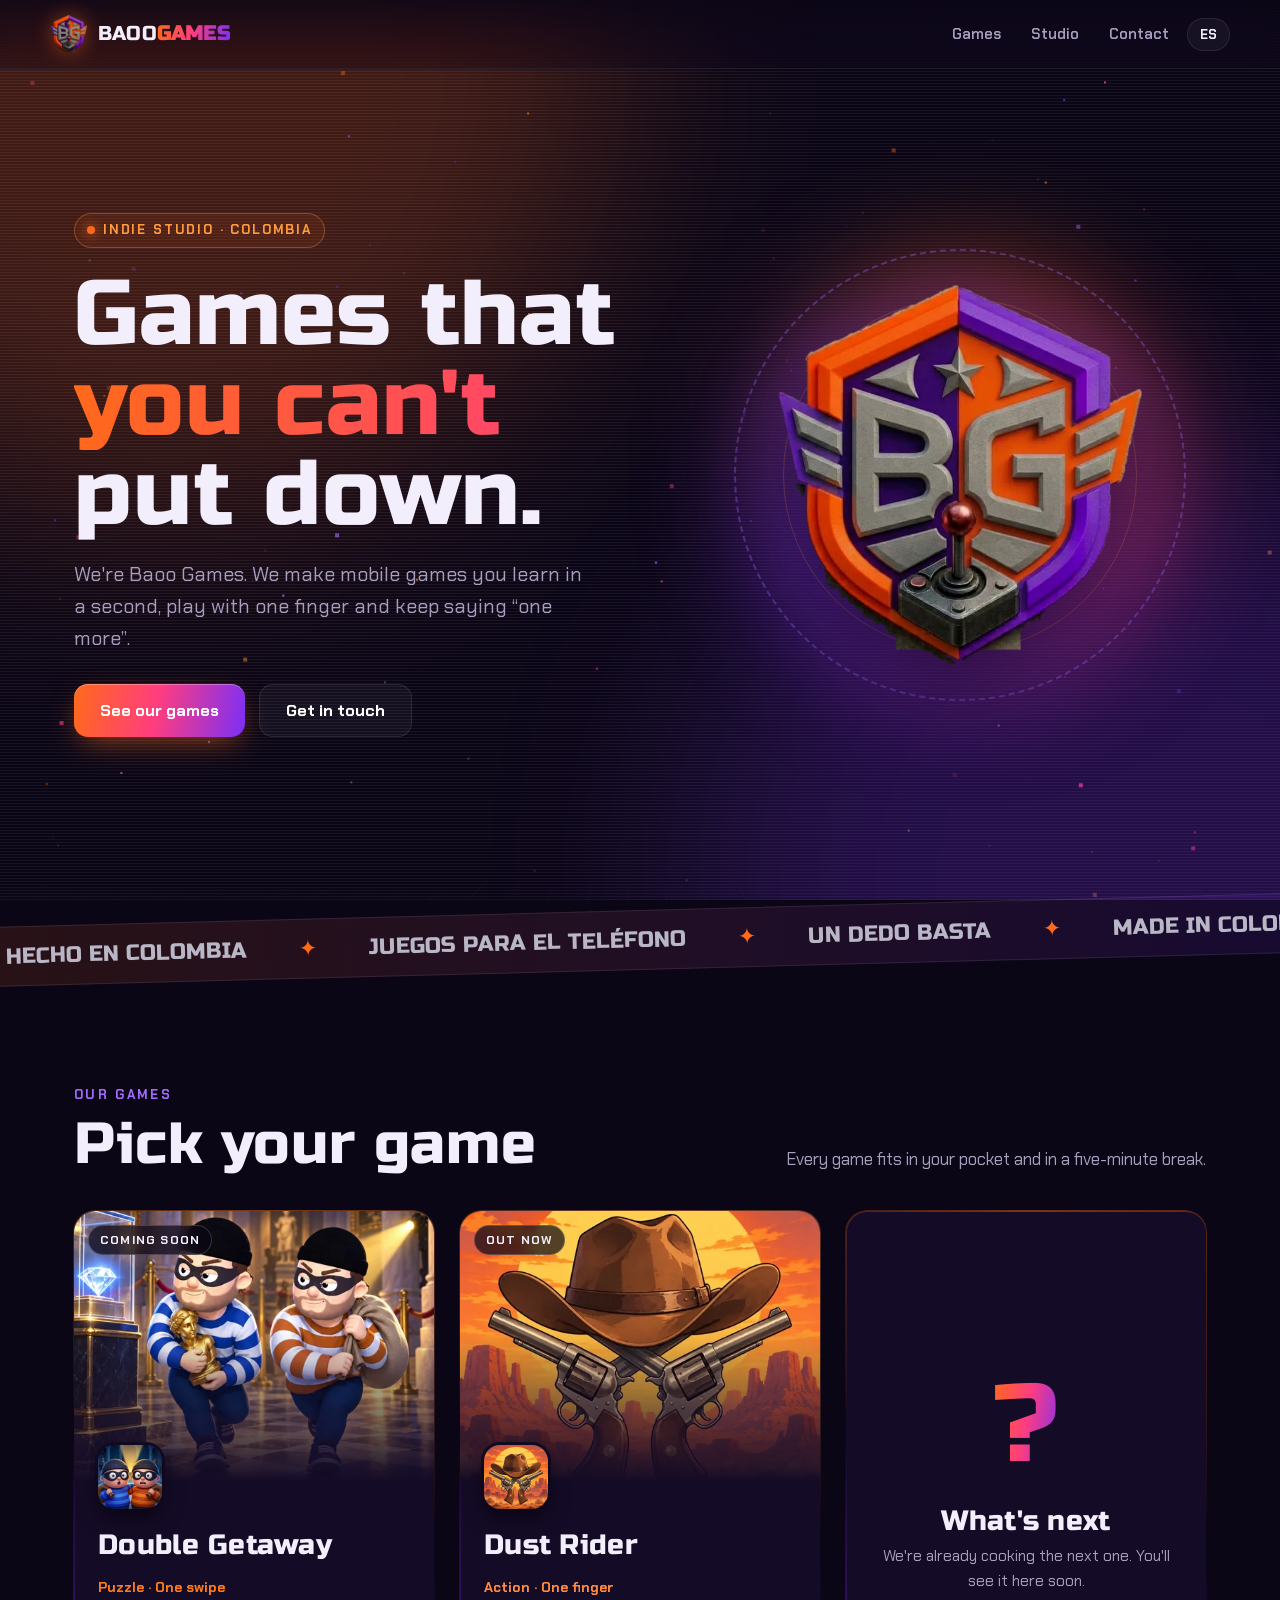
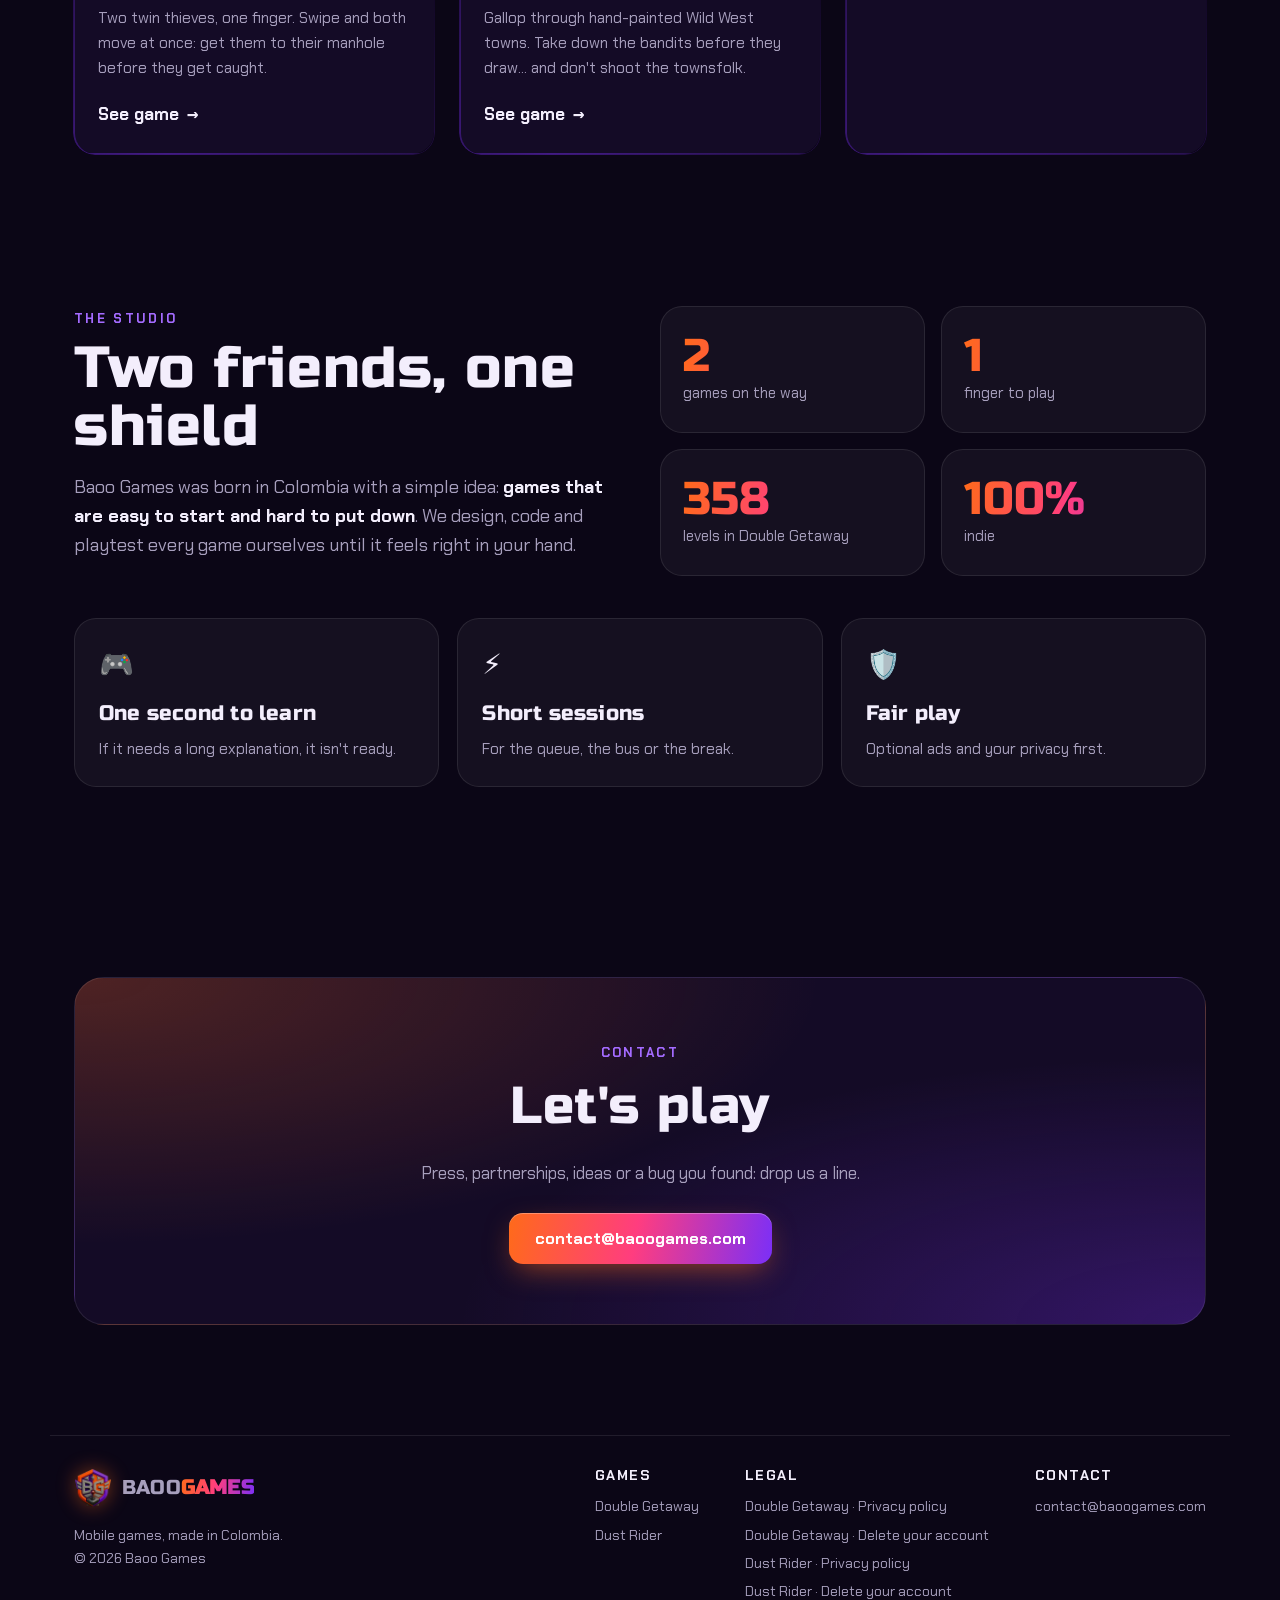
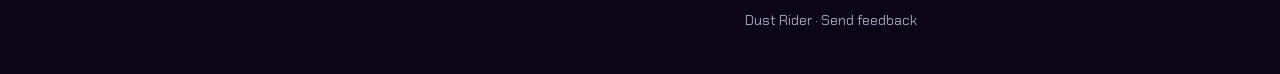
==== commit 8bf74fb4: "Dust Rider is out: App Store and Google Play links, status 'Out now' Co-Authored-By: Claude Opus 5.5" ====
--- a/index.html
+++ b/index.html
@@ -63,7 +63,7 @@
   </div>
 </a>
 <a class="carta aparece" href="dust-rider/" style="--c:#ff8a3d">
-  <div class="arte"><span class="estado"><span class="es">En pruebas</span><span class="en">In testing</span></span><img src="assets/img/dust-rider-icono.webp" alt="Dust Rider" loading="lazy"></div>
+  <div class="arte"><span class="estado"><span class="es">Ya disponible</span><span class="en">Out now</span></span><img src="assets/img/dust-rider-icono.webp" alt="Dust Rider" loading="lazy"></div>
   <div class="info">
     <img class="icono" src="assets/img/dust-rider-icono.webp" alt="" loading="lazy">
     <h3>Dust Rider</h3>
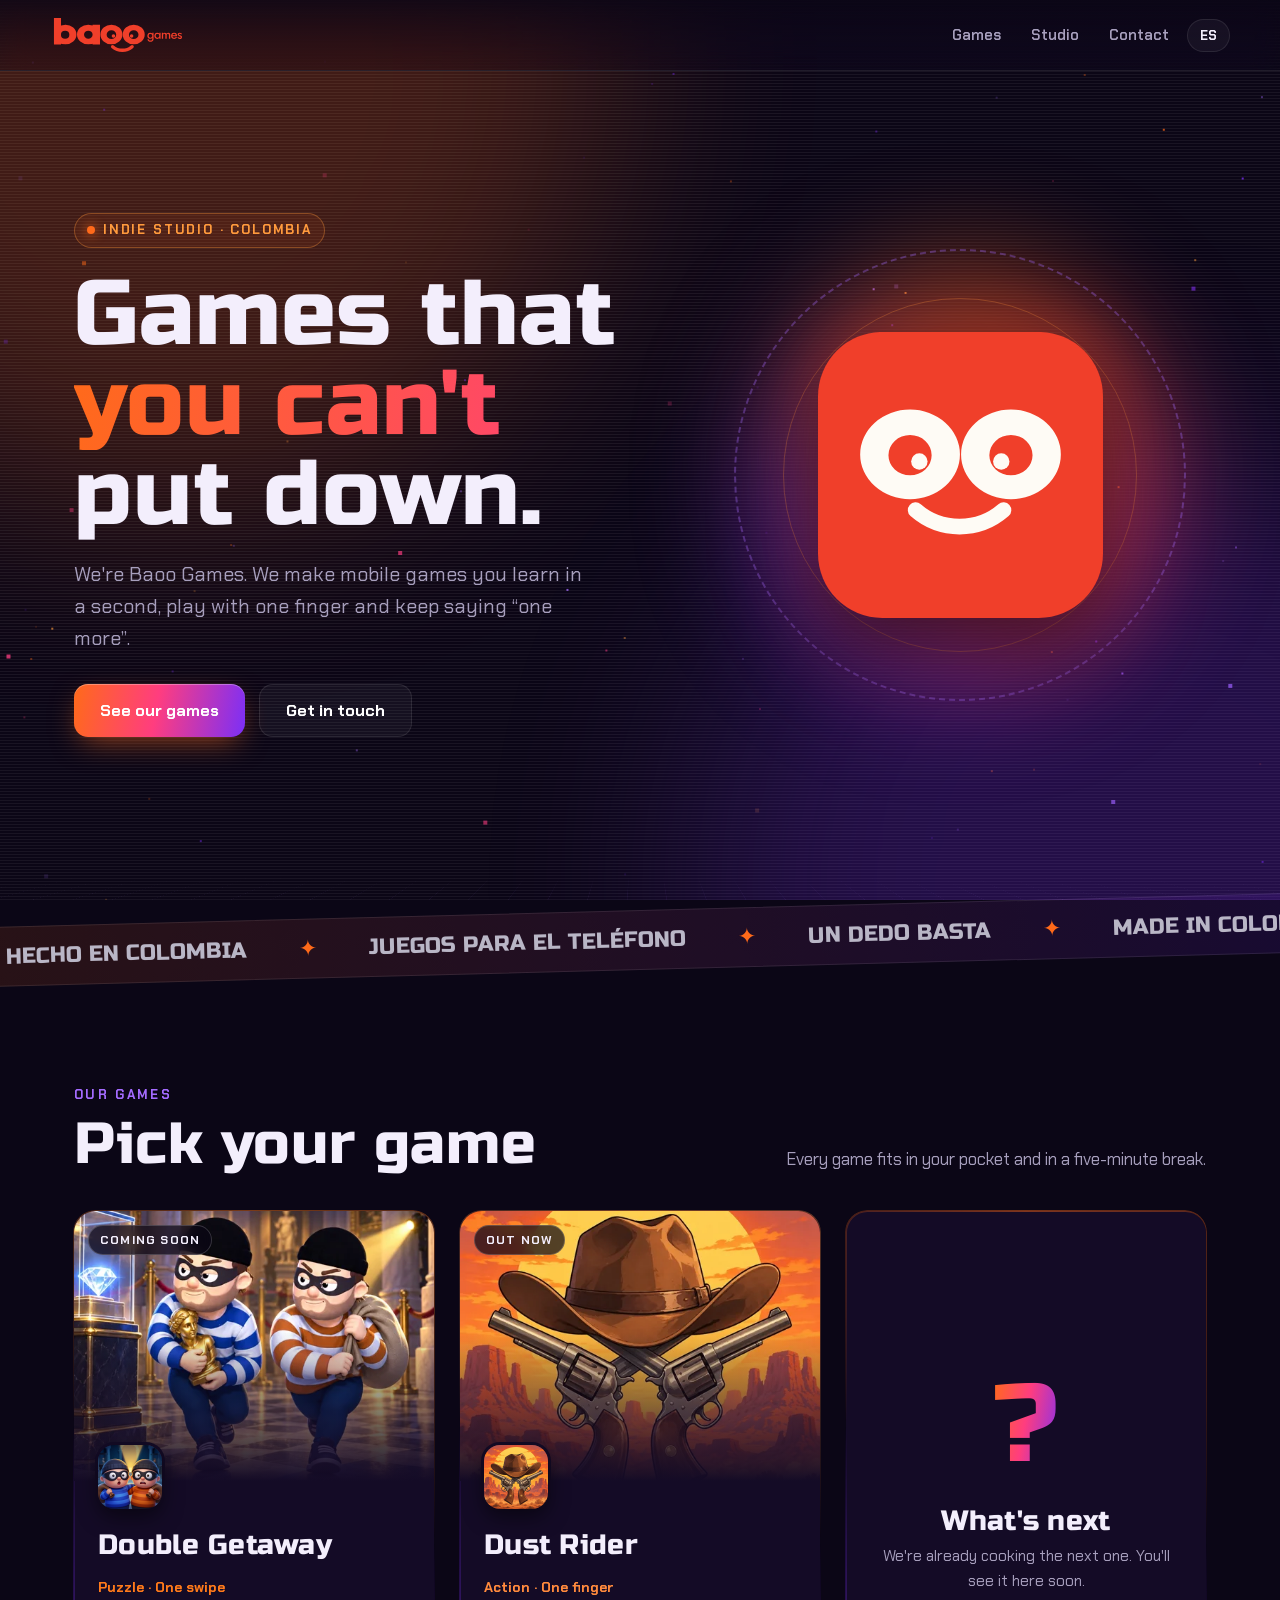
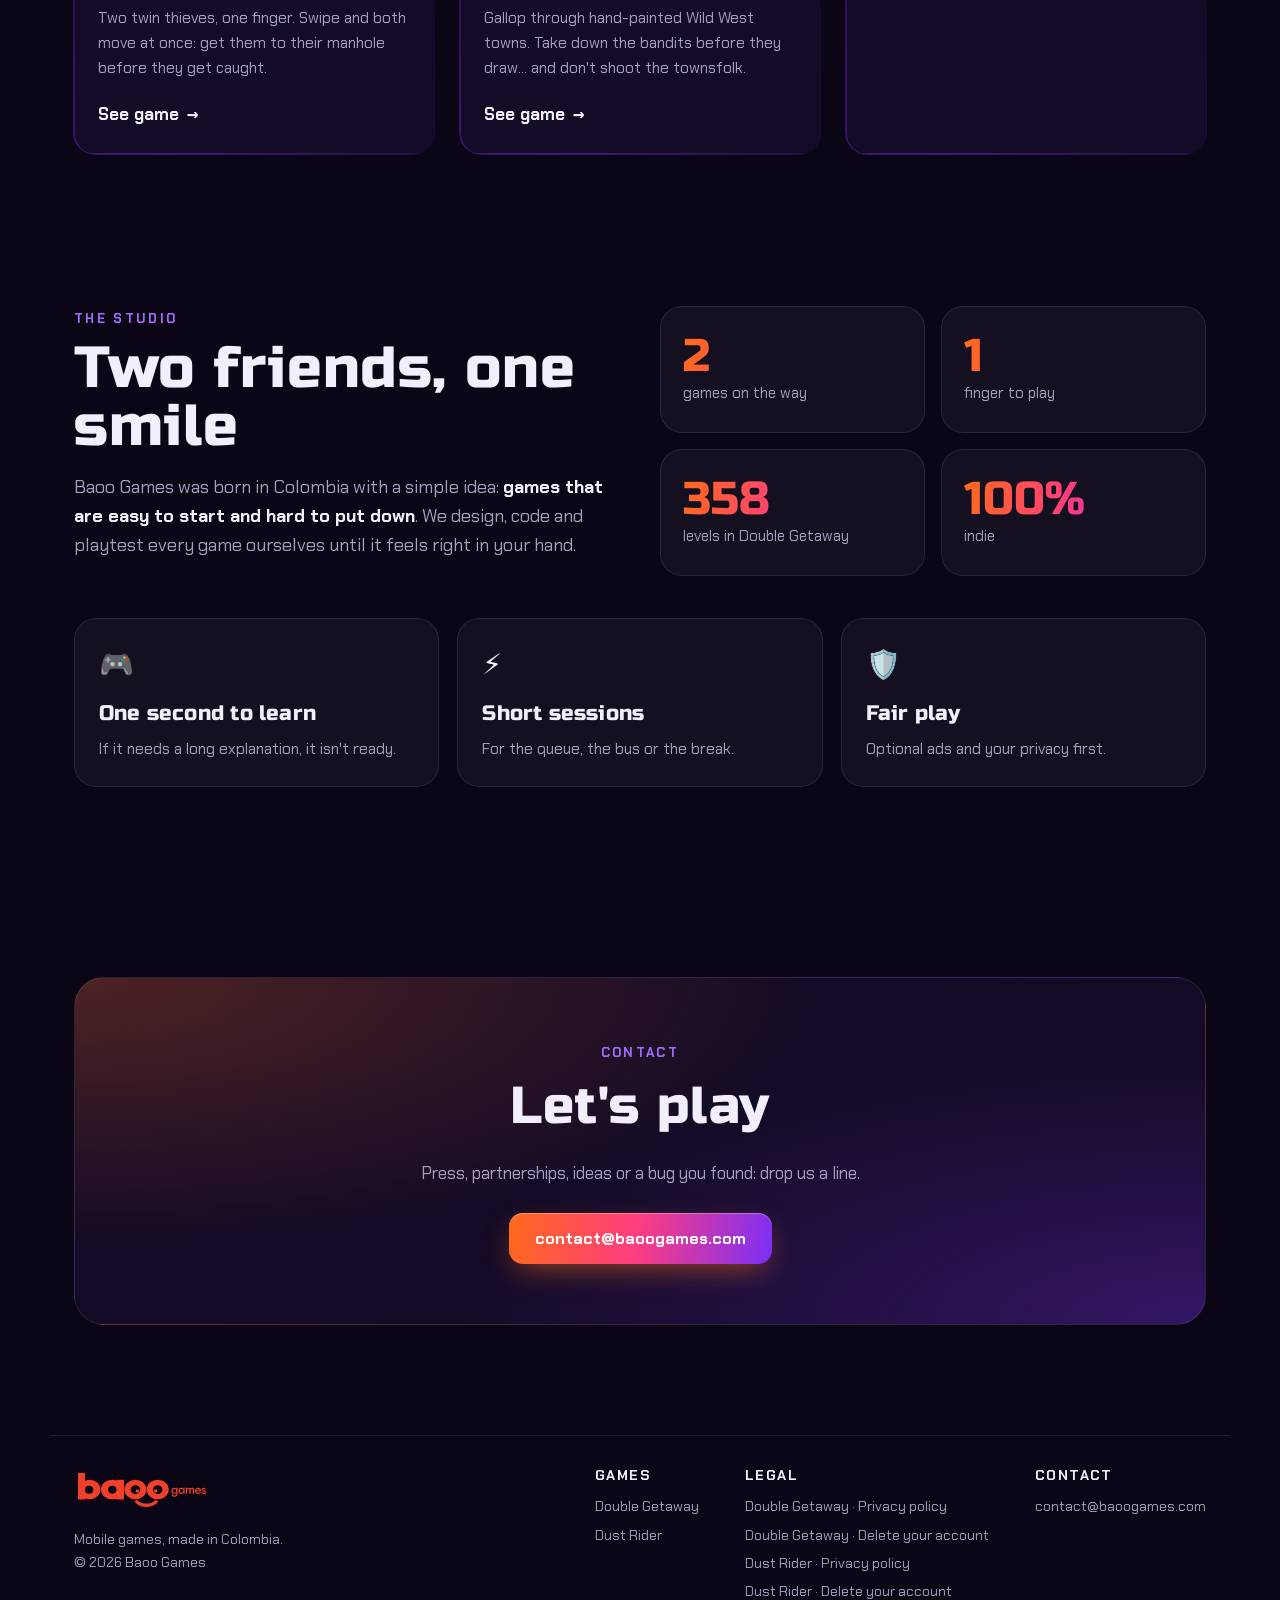
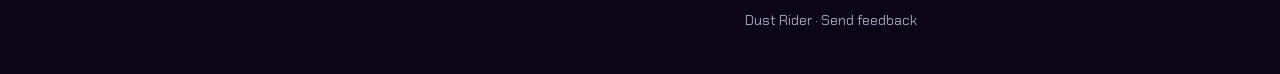
==== commit cfb1eb46: "New Baoo Games logo: header, footer, hero, favicon and share image The smile logo replaces the BG sh" ====
--- a/index.html
+++ b/index.html
@@ -11,14 +11,14 @@
 <meta property="og:type" content="website">
 <meta name="theme-color" content="#0b0616">
 <link rel="icon" href="assets/img/favicon.png">
-<link rel="apple-touch-icon" href="assets/img/favicon.png">
+<link rel="apple-touch-icon" href="assets/img/apple-touch-icon.png">
 <link rel="preconnect" href="https://fonts.googleapis.com"><link rel="preconnect" href="https://fonts.gstatic.com" crossorigin><link href="https://fonts.googleapis.com/css2?family=Chakra+Petch:wght@400;600;700&family=Russo+One&display=swap" rel="stylesheet">
 <link rel="stylesheet" href="assets/estilo.css">
 </head>
 <body>
 <div class="fondo" aria-hidden="true"><canvas id="chispas"></canvas><div class="rejilla"></div><div class="ruido"></div></div>
 <header class="barra">
-  <a class="marca" href=""><img src="assets/img/escudo.webp" alt=""><span>BAOO<b>GAMES</b></span></a>
+  <a class="marca" href=""><img src="assets/img/logo.svg" alt="Baoo Games"></a>
   <nav>
     <a class="opc" href="#juegos"><span class="es">Juegos</span><span class="en">Games</span></a>
     <a class="opc" href="#estudio"><span class="es">Estudio</span><span class="en">Studio</span></a>
@@ -40,7 +40,7 @@
   </div>
   <div class="escenario aparece" aria-hidden="true">
     <div class="anillo"></div><div class="anillo dos"></div>
-    <img class="escudo" src="assets/img/escudo.webp" alt="">
+    <img class="escudo" src="assets/img/icono.svg" alt="">
   </div>
 </div>
 
@@ -84,7 +84,7 @@
   <div class="estudio">
     <div class="texto aparece">
       <span class="mini"><span class="es">El estudio</span><span class="en">The studio</span></span>
-      <h2 style="font-size:clamp(34px,5vw,58px);line-height:1;margin:8px 0 18px"><span class="es">Dos amigos, un escudo</span><span class="en">Two friends, one shield</span></h2>
+      <h2 style="font-size:clamp(34px,5vw,58px);line-height:1;margin:8px 0 18px"><span class="es">Dos amigos, una sonrisa</span><span class="en">Two friends, one smile</span></h2>
       <p><span class="es">Baoo Games nació en Colombia con una idea simple: <strong>juegos fáciles de empezar y difíciles de soltar</strong>. Diseñamos, programamos y probamos cada juego nosotros mismos, hasta que se siente bien en la mano.</span><span class="en">Baoo Games was born in Colombia with a simple idea: <strong>games that are easy to start and hard to put down</strong>. We design, code and playtest every game ourselves until it feels right in your hand.</span></p>
     </div>
     <div class="cifras aparece">
@@ -112,7 +112,7 @@
 </main>
 <footer>
   <div>
-    <a class="marca" href=""><img src="assets/img/escudo.webp" alt=""><span>BAOO<b>GAMES</b></span></a>
+    <a class="marca" href=""><img src="assets/img/logo.svg" alt="Baoo Games"></a>
     <p><span class="es">Juegos para el teléfono, hechos en Colombia.</span><span class="en">Mobile games, made in Colombia.</span><br>© 2026 Baoo Games</p>
   </div>
   <div class="cols">
--- a/assets/estilo.css
+++ b/assets/estilo.css
@@ -69,7 +69,7 @@
   border-bottom: 1px solid var(--borde);
 }
 .marca { display: flex; align-items: center; gap: 10px; text-decoration: none; font-size: 20px; }
-.marca img { width: 38px; height: 38px; object-fit: contain; filter: drop-shadow(0 0 10px rgba(255, 106, 26, .45)); }
+.marca img { height: 42px; width: auto; display: block; }
 .marca b { background: var(--grad); -webkit-background-clip: text; background-clip: text; color: transparent; }
 .barra nav { margin-left: auto; display: flex; gap: 6px; align-items: center; }
 .barra nav a {
@@ -130,9 +130,9 @@
 .anillo.dos { inset: 14%; border: 1px solid rgba(255, 154, 61, .3); animation-duration: 26s; animation-direction: reverse; }
 @keyframes gira { to { transform: rotate(360deg); } }
 .escudo {
-  position: relative; width: 74%; transform-style: preserve-3d;
+  position: relative; width: 58%; transform-style: preserve-3d;
   animation: flota 6s ease-in-out infinite;
-  filter: drop-shadow(0 30px 40px rgba(0, 0, 0, .6)) drop-shadow(0 0 30px rgba(123, 47, 247, .35));
+  filter: drop-shadow(0 30px 40px rgba(0, 0, 0, .6)) drop-shadow(0 0 34px rgba(240, 63, 42, .45));
   transition: transform .15s ease-out;
 }
 @keyframes flota { 50% { translate: 0 -16px; } }
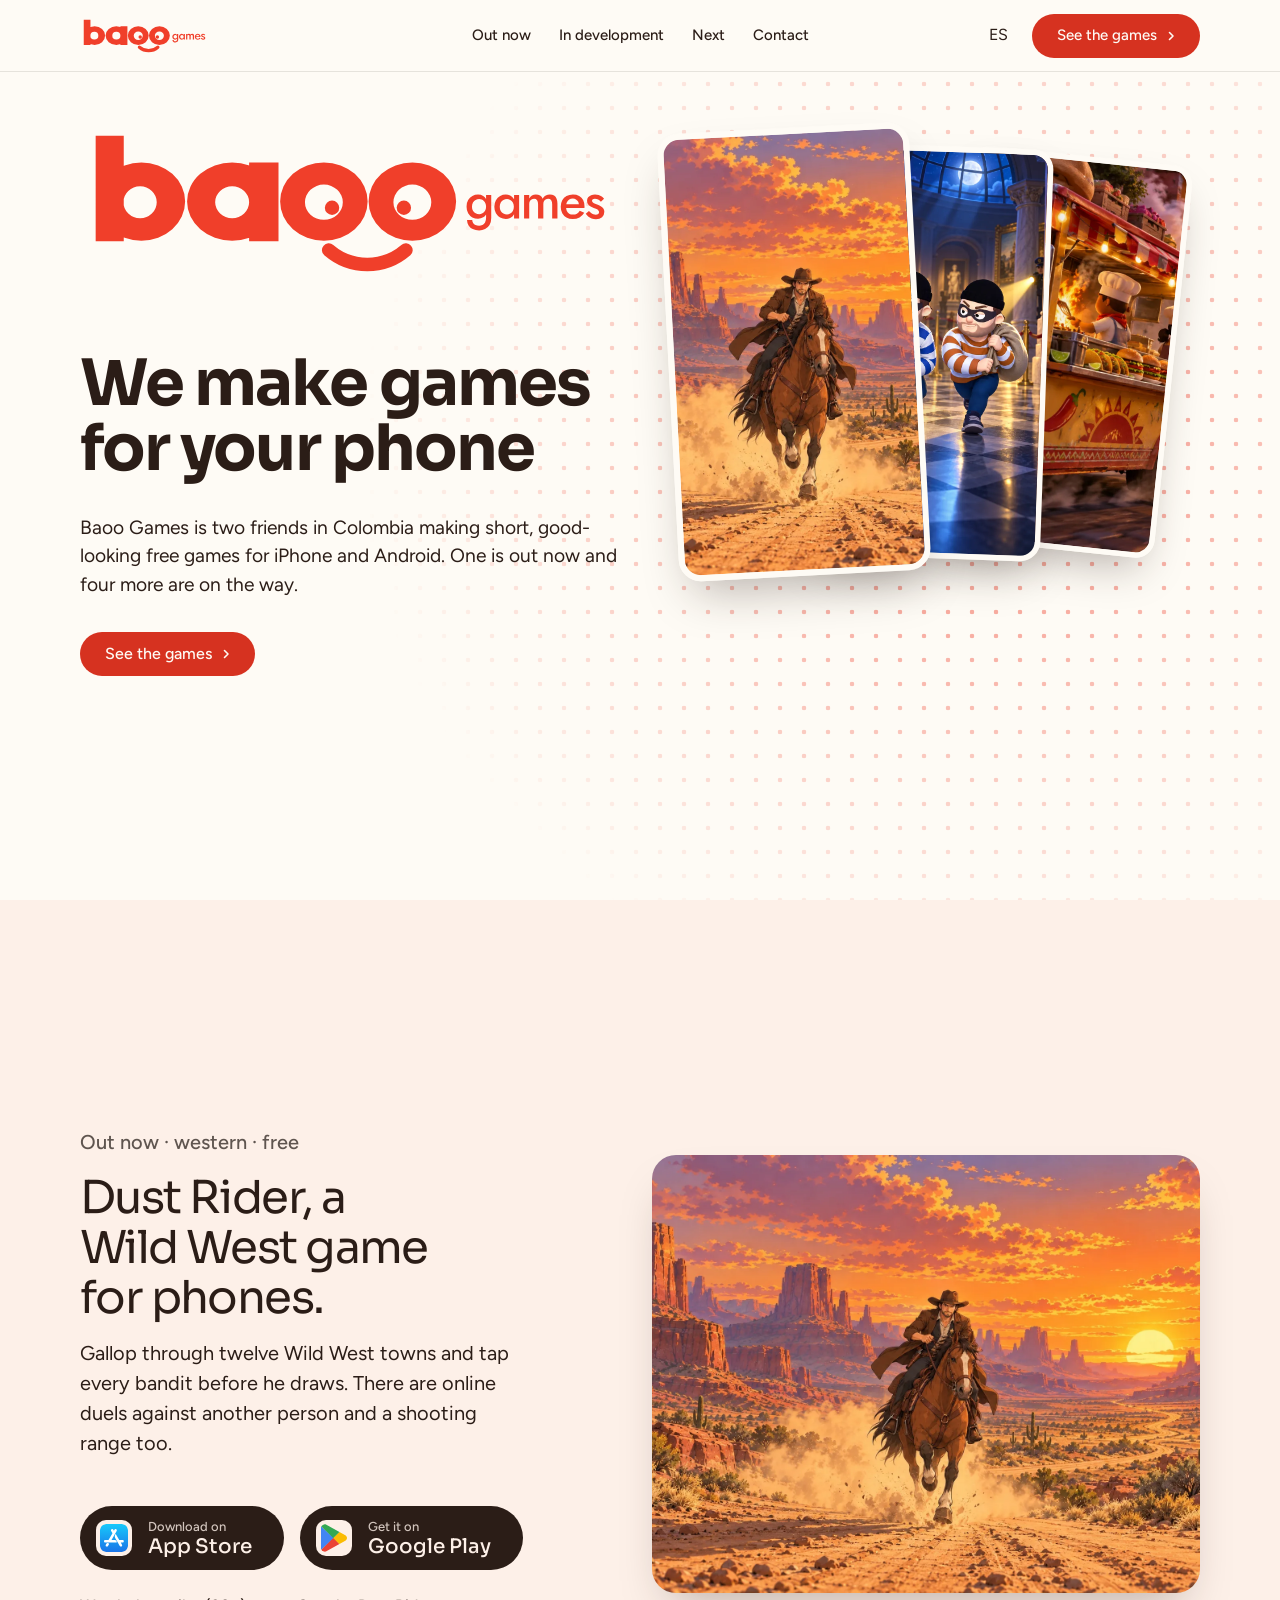
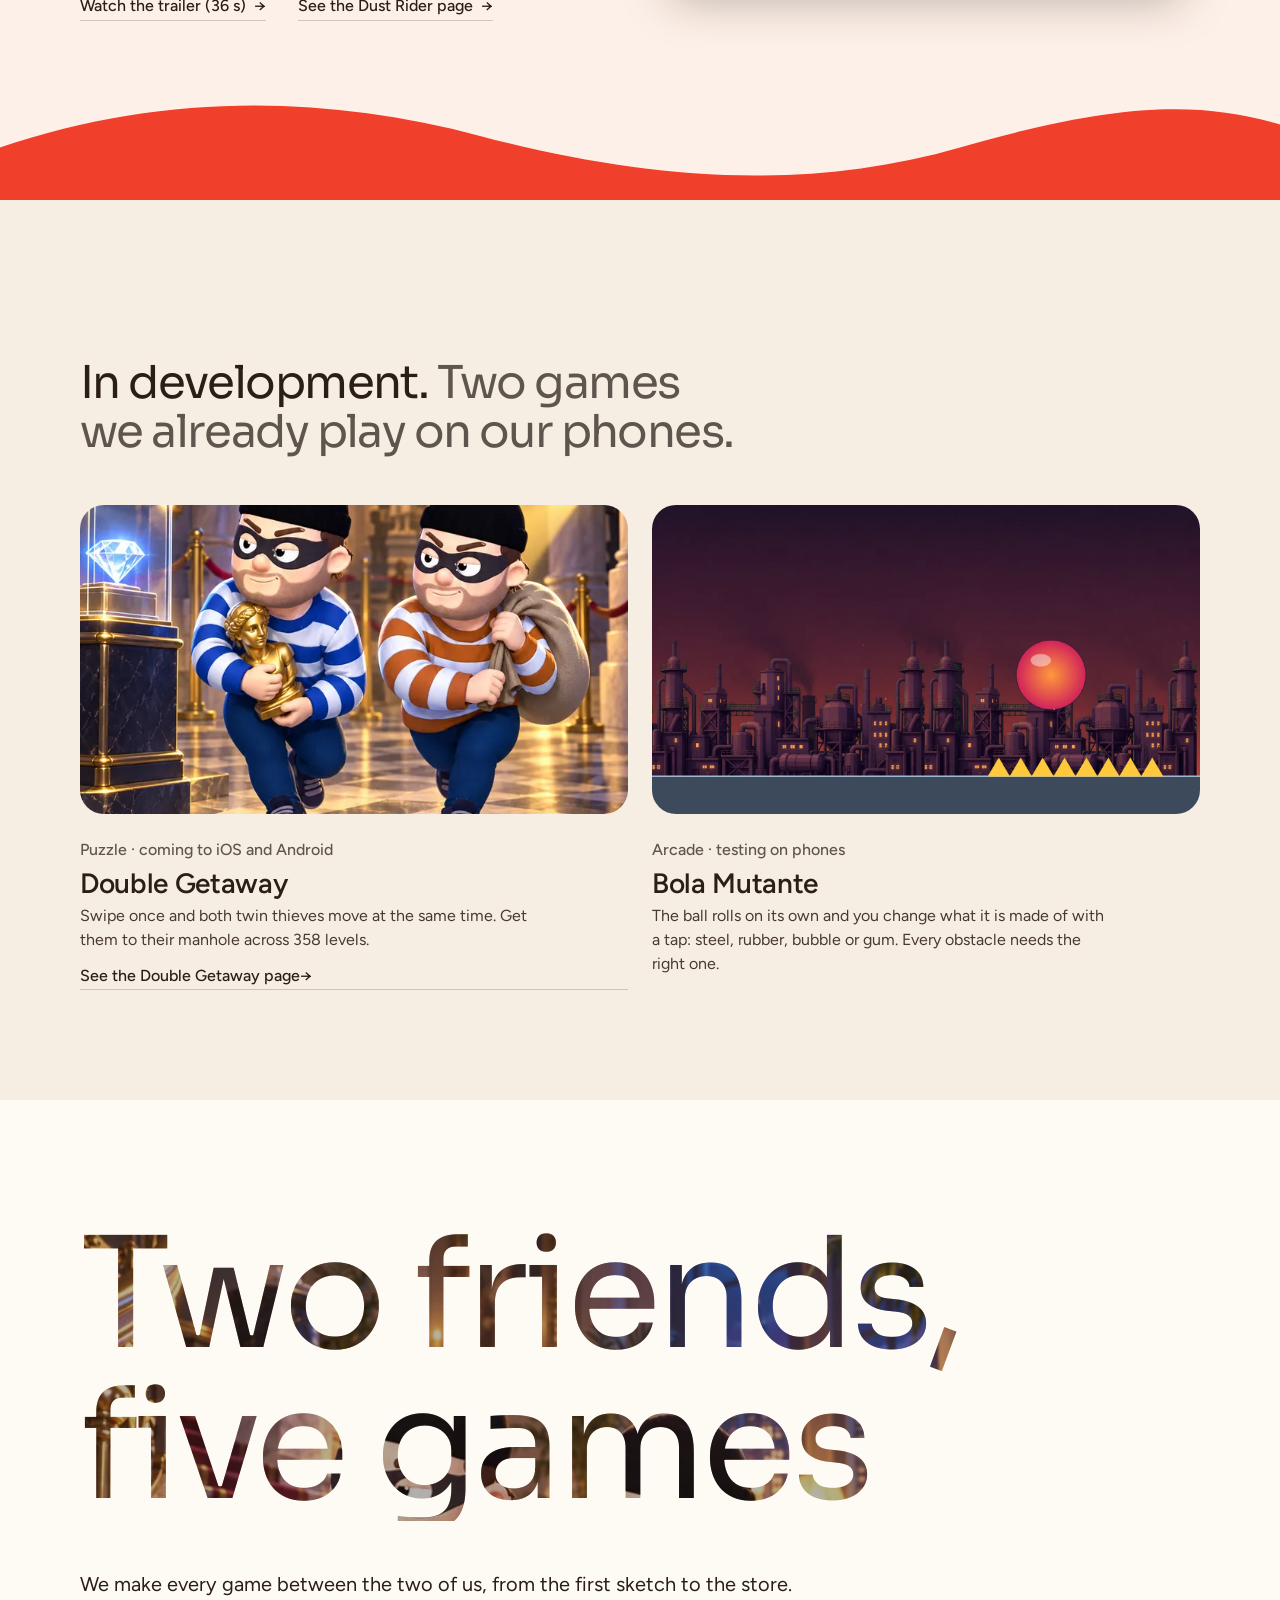
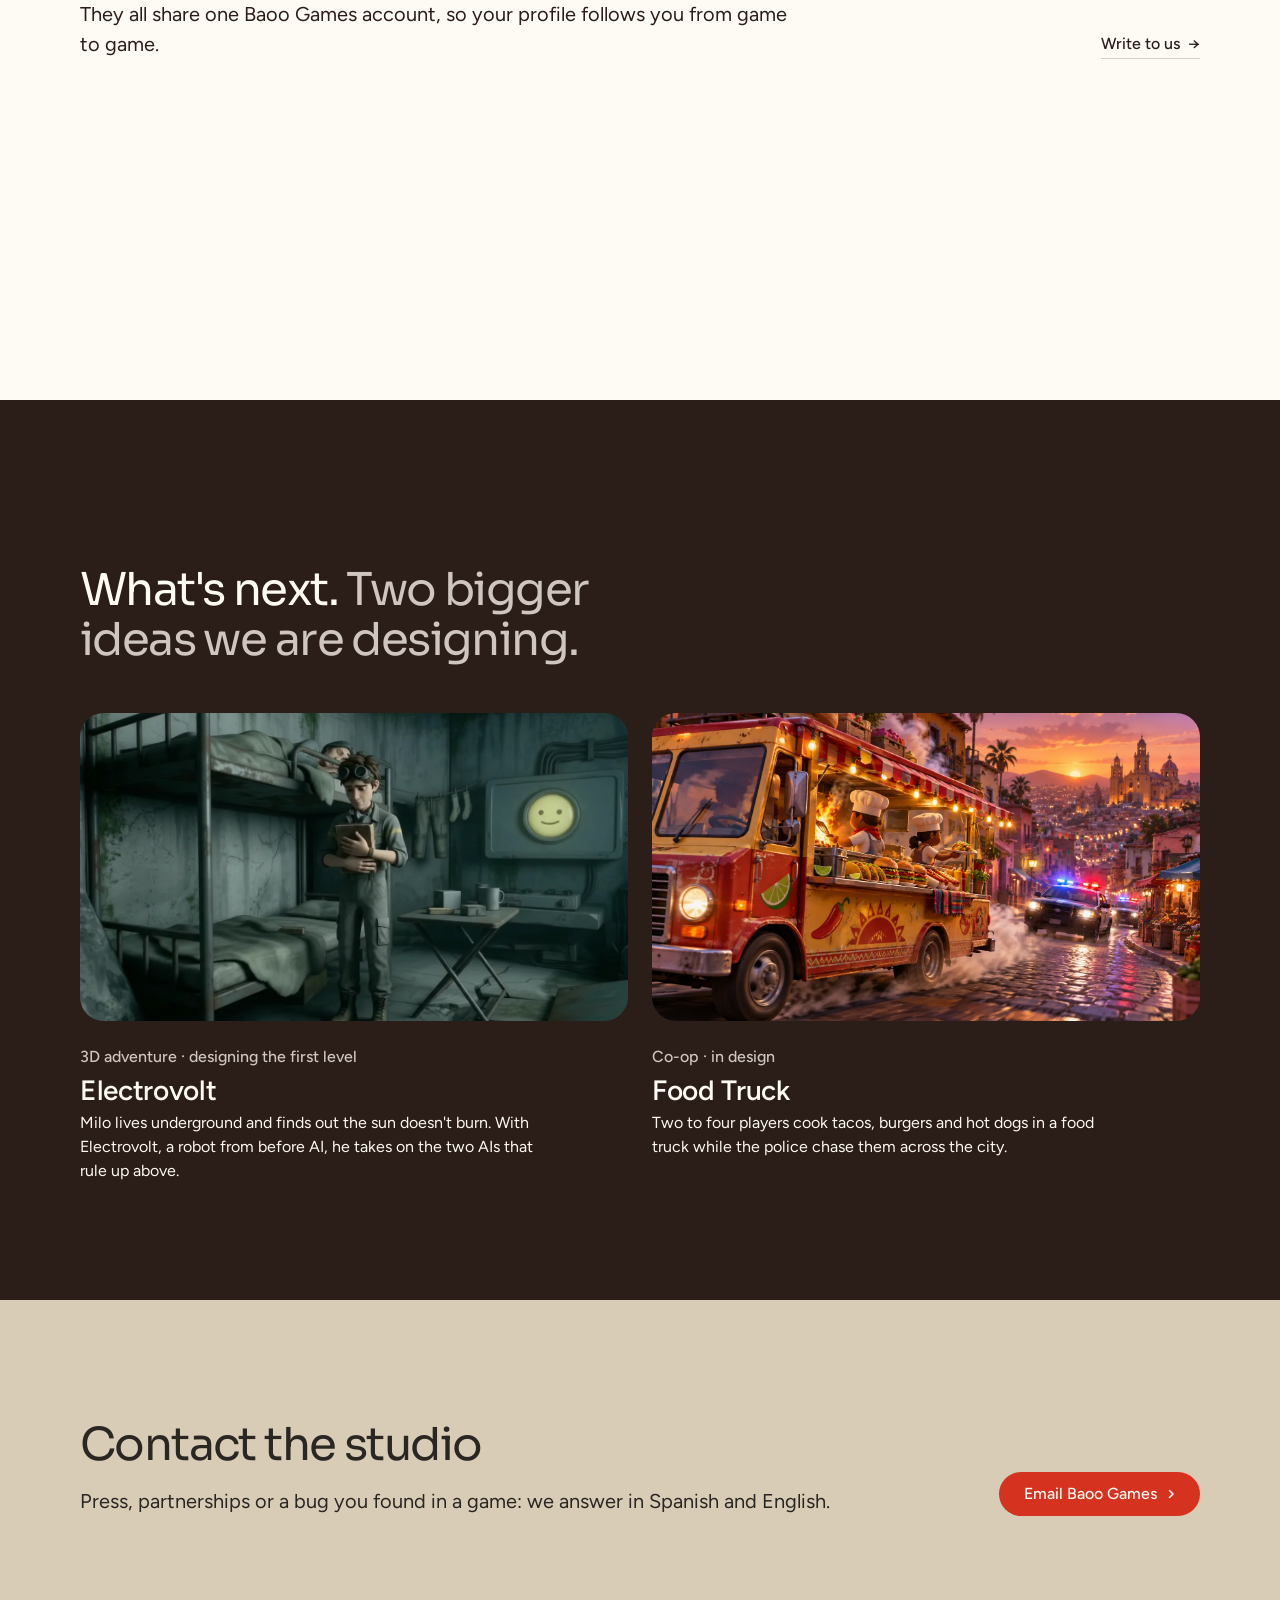
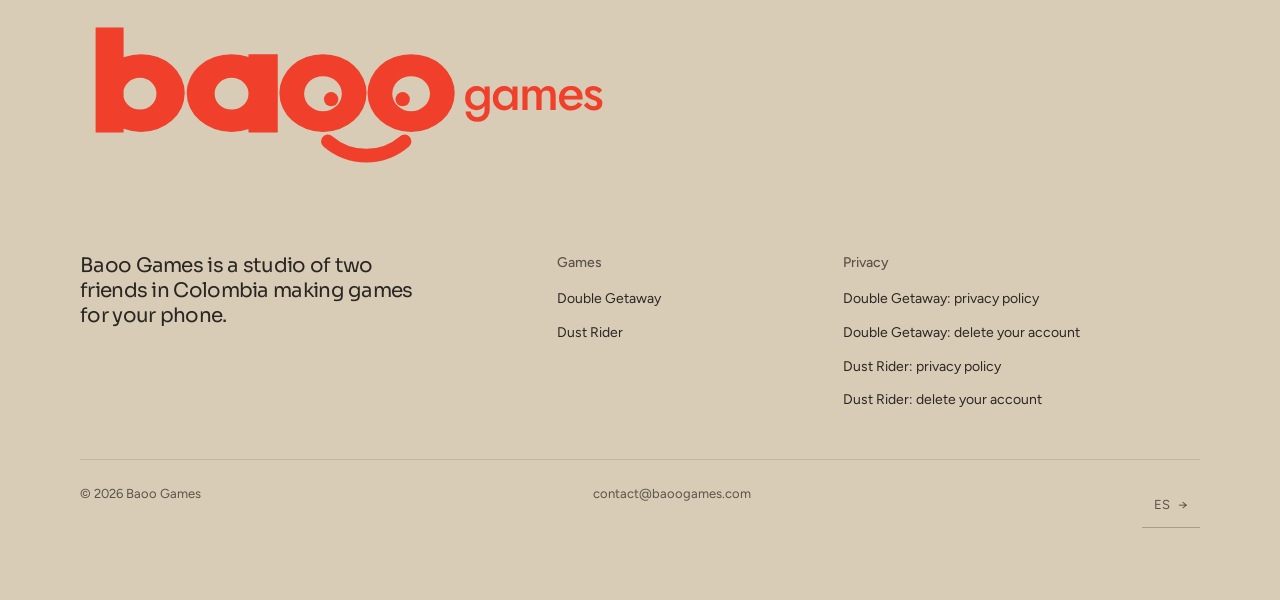
==== commit 498f5e0b: "Redesign: the studio's homepage, its five games by stage The homepage now belongs to Baoo Games rath" ====
--- a/index.html
+++ b/index.html
@@ -1,126 +1,193 @@
 <!doctype html>
-<html lang="es">
+<html lang="es" data-type="software" data-radius="round" data-buttons="pill" data-ground="sand" data-motion>
 <head>
 <meta charset="utf-8">
-<meta name="viewport" content="width=device-width, initial-scale=1">
-<title>Baoo Games · Juegos para el teléfono</title>
-<meta name="description" content="Baoo Games es un estudio de videojuegos de Colombia. Hacemos juegos para el teléfono que se aprenden en un segundo y no se sueltan.">
-<meta property="og:title" content="Baoo Games · Juegos para el teléfono">
-<meta property="og:description" content="Baoo Games es un estudio de videojuegos de Colombia. Hacemos juegos para el teléfono que se aprenden en un segundo y no se sueltan.">
+<meta name="viewport" content="width=device-width, initial-scale=1, viewport-fit=cover">
+<title>Baoo Games: juegos para el teléfono hechos en Colombia</title>
+<meta name="description" content="Estudio de videojuegos de Colombia. Dust Rider ya está gratis en App Store y Google Play; Double Getaway, Bola Mutante, Electrovolt y Food Truck vienen en camino.">
+<meta property="og:type" content="website">
+<meta property="og:title" content="Baoo Games: juegos para el teléfono hechos en Colombia">
+<meta property="og:description" content="Estudio de videojuegos de Colombia. Dust Rider ya está gratis en App Store y Google Play; Double Getaway, Bola Mutante, Electrovolt y Food Truck vienen en camino.">
 <meta property="og:image" content="https://baoogames.com/assets/img/og.jpg">
-<meta property="og:type" content="website">
-<meta name="theme-color" content="#0b0616">
+<meta name="twitter:card" content="summary_large_image">
+<link rel="canonical" href="https://baoogames.com/">
 <link rel="icon" href="assets/img/favicon.png">
 <link rel="apple-touch-icon" href="assets/img/apple-touch-icon.png">
-<link rel="preconnect" href="https://fonts.googleapis.com"><link rel="preconnect" href="https://fonts.gstatic.com" crossorigin><link href="https://fonts.googleapis.com/css2?family=Chakra+Petch:wght@400;600;700&family=Russo+One&display=swap" rel="stylesheet">
+<meta name="theme-color" content="#fefbf5">
+<meta name="site-kind" content="gaming">
+<meta name="page-type" content="software">
+<link rel="preconnect" href="https://fonts.googleapis.com">
+<link rel="preconnect" href="https://fonts.gstatic.com" crossorigin>
+<link href="https://fonts.googleapis.com/css2?family=Sora:wght@400..700&family=Figtree:wght@400..600&display=swap" rel="stylesheet">
+<link rel="stylesheet" href="assets/kit/system.css">
+<link rel="stylesheet" href="assets/kit/ui/cards.css">
+<link rel="stylesheet" href="assets/kit/motion/motion.css">
+<link rel="stylesheet" href="assets/kit/backgrounds/backgrounds.css">
+<link rel="stylesheet" href="assets/kit/layout/layout.css">
+<link rel="stylesheet" href="assets/kit/icons/icon.css">
+<style>
+:root {
+  --p-bg: #fefbf5; --p-surface: #f6eee2; --p-ink: #2b1d17; --p-muted: #746962;
+  --p-accent: #f03f2a; --p-accent-ink: #fefbf5; --p-action: #d63220; --p-action-ink: #fefbf5;
+  --p-inv-bg: #2b1d17; --p-inv-surface: #382a24; --p-inv-ink: #fefbf5; --p-inv-muted: #a79f98;
+  --p-inv-accent: #f03f2a; --p-inv-accent-ink: #111111; --p-inv-action: #f03f2a; --p-inv-action-ink: #111111;
+  --font-display: "Sora", system-ui, sans-serif;
+  --font-text: "Figtree", system-ui, sans-serif;
+  --display-weight: 400;
+  --display-tracking: -0.035em;
+  --display-tracking-xl: -0.045em;
+  --ly-scale: 0.9;
+}
+</style>
 <link rel="stylesheet" href="assets/estilo.css">
+<script>document.documentElement.classList.add('m-enter');setTimeout(()=>document.documentElement.classList.add('m-enter-done'),700)</script>
+<script src="assets/kit/backgrounds/backgrounds.js"></script>
+<script>document.documentElement.classList.add('mo-js');setTimeout(()=>document.documentElement.classList.add('mo-safe'),2500)</script>
+<link rel="modulepreload" href="assets/kit/moments/moments.js">
+<link rel="modulepreload" href="assets/kit/moments/lib.js">
+<link rel="modulepreload" href="assets/kit/moments/giant-type-pass/moment.js">
 </head>
 <body>
-<div class="fondo" aria-hidden="true"><canvas id="chispas"></canvas><div class="rejilla"></div><div class="ruido"></div></div>
-<header class="barra">
-  <a class="marca" href=""><img src="assets/img/logo.svg" alt="Baoo Games"></a>
-  <nav>
-    <a class="opc" href="#juegos"><span class="es">Juegos</span><span class="en">Games</span></a>
-    <a class="opc" href="#estudio"><span class="es">Estudio</span><span class="en">Studio</span></a>
-    <a class="opc" href="#contacto"><span class="es">Contacto</span><span class="en">Contact</span></a>
-    <button class="idioma" type="button" aria-label="Language">EN</button>
-  </nav>
+<!-- kind: gaming (a studio and its five games; page type software)
+     hero: the studio's logo and story beside a stack of three game cards (image-to-code, idea B), nav-centre, close-word, footer-statement, rhythm media-band,
+     buttons pill, mark: the client's logo; palette: the brand's red and cream (start.mjs brand), type sora
+     sections: published (Dust Rider), in development (Double Getaway, Bola Mutante), the studio (moment), next (Electrovolt, Food Truck)
+     moments: giant-type-pass in #estudio -->
+<header class="nav nav--centre">
+  <div class="wrap nav__bar">
+    <a class="skip-link" href="#top"><span class="es">Ir al contenido</span><span class="en">Skip to content</span></a>
+    <a class="nav__logo" href="#top"><img src="assets/img/logo.svg" alt="Baoo Games" width="150" height="42"></a>
+    <nav class="nav__links" aria-label="Principal">
+      <div class="nav__item"><a class="nav__link" href="#publicados"><span class="es">Publicados</span><span class="en">Out now</span></a></div>
+      <div class="nav__item"><a class="nav__link" href="#en-desarrollo"><span class="es">En desarrollo</span><span class="en">In development</span></a></div>
+      <div class="nav__item"><a class="nav__link" href="#lo-que-viene"><span class="es">Lo que viene</span><span class="en">Next</span></a></div>
+      <div class="nav__item"><a class="nav__link" href="#contacto"><span class="es">Contacto</span><span class="en">Contact</span></a></div>
+    </nav>
+    <div class="nav__actions">
+      <button class="nav__link idioma" type="button" aria-label="English / Español">EN</button>
+      <a class="btn btn--primary" href="#publicados"><span class="es">Ver los juegos</span><span class="en">See the games</span></a>
+    </div>
+    <button class="nav__toggle" type="button" aria-expanded="false" aria-label="Menu"><svg width="18" height="18" viewBox="0 0 18 18" aria-hidden="true"><path d="M2 5h14M2 13h14" stroke="currentColor" stroke-width="1.6" stroke-linecap="round"/></svg></button>
+  </div>
 </header>
+<main id="top">
+  <section class="hero portada" data-enter aria-labelledby="hero-h">
+    <div class="wrap grid">
+      <div class="span-6 portada__texto">
+        <h1 id="hero-h"><img class="portada__logo" src="assets/img/logo.svg" alt="Baoo Games:" width="560" height="173"> <span class="es">Hacemos juegos para tu teléfono</span><span class="en">We make games for your phone</span></h1>
+        <p class="hero__lead"><span class="es">Baoo Games son dos amigos en Colombia que hacen juegos cortos, bonitos y gratis para iPhone y Android. Uno ya está en las tiendas y cuatro vienen en camino.</span><span class="en">Baoo Games is two friends in Colombia making short, good-looking free games for iPhone and Android. One is out now and four more are on the way.</span></p>
+        <div class="btn-row"><a class="btn btn--primary" href="#publicados"><span class="es">Ver los juegos</span><span class="en">See the games</span><svg class="m-arrow" viewBox="0 0 12 12" aria-hidden="true"><path class="m-arrow__stem" d="M1 6h8"/><path class="m-arrow__head" d="M4.5 2.5 8 6l-3.5 3.5"/></svg></a></div>
+      </div>
+      <div class="span-6 portada__pila" aria-hidden="false">
+        <a class="portada__carta portada__carta--3" href="#lo-que-viene"><img src="assets/img/inicio/ft-portada.webp" width="1600" height="1008" alt="Food Truck: un camión de comida con dos cocineros al atardecer" data-alt-en="Food Truck: a food truck with two cooks at dusk" style="object-position: 22% 50%" data-source="client" data-subject="Food Truck art"></a>
+        <a class="portada__carta portada__carta--2" href="#en-desarrollo"><img src="assets/img/inicio/dg-museo.webp" width="720" height="1280" style="object-position: 40% 50%" alt="Double Getaway: los dos ladrones gemelos en un museo" data-alt-en="Double Getaway: the two twin thieves in a museum" data-source="client" data-subject="Double Getaway art"></a>
+        <a class="portada__carta portada__carta--1" href="#publicados"><img src="assets/img/inicio/dr-cabalga.webp" width="1920" height="1088" alt="Dust Rider: un vaquero galopa por el desierto al atardecer" data-alt-en="Dust Rider: a cowboy gallops across the desert at sunset" style="object-position: 52% 50%" fetchpriority="high" data-source="client" data-subject="Dust Rider key art"></a>
+      </div>
+    </div>
+  </section>
 
-<main>
-<div class="portada">
-  <div class="aparece">
-    <span class="etiqueta"><i></i><span class="es">Estudio indie · Colombia</span><span class="en">Indie studio · Colombia</span></span>
-    <h1><span><span class="es">Juegos que</span><span class="en">Games that</span></span><span class="brillo"><span class="es">no puedes</span><span class="en">you can't</span></span><span><span class="es">soltar.</span><span class="en">put down.</span></span></h1>
-    <p><span class="es">Somos Baoo Games. Hacemos juegos para el teléfono que se aprenden en un segundo, se juegan con un dedo y te hacen decir «una más».</span><span class="en">We're Baoo Games. We make mobile games you learn in a second, play with one finger and keep saying “one more”.</span></p>
-    <div class="botones">
-      <a class="boton" href="#juegos"><span class="es">Ver nuestros juegos</span><span class="en">See our games</span></a>
-      <a class="boton fantasma" href="#contacto"><span class="es">Hablemos</span><span class="en">Get in touch</span></a>
+  <section class="section banda banda--rayas" id="publicados" aria-labelledby="pub-h">
+    <div class="wrap grid">
+      <div class="span-5 stack-6">
+        <div class="section-head">
+          <p class="juego__estado"><span class="es">Publicado · western · gratis</span><span class="en">Out now · western · free</span></p>
+          <h2 id="pub-h"><span class="es">Dust Rider, un western para tu teléfono.</span><span class="en">Dust Rider, a Wild West game for phones.</span></h2>
+          <p><span class="es">Galopas por doce pueblos del Viejo Oeste y tocas a cada bandido antes de que desenfunde. También hay duelos en línea contra otra persona y un campo de tiro.</span><span class="en">Gallop through twelve Wild West towns and tap every bandit before he draws. There are online duels against another person and a shooting range too.</span></p>
+        </div>
+        <div class="tiendas"><a class="tienda" href="https://apps.apple.com/app/dust-rider/id6824057434"><img class="ic" src="assets/img/iconos/app-store.svg" alt="" width="40" height="40"><span><small><span class="es">Descárgalo en</span><span class="en">Download on</span></small>App Store</span></a><a class="tienda" href="https://play.google.com/store/apps/details?id=com.baoogames.dustrider"><img class="ic" src="assets/img/iconos/google-play.svg" alt="" width="40" height="40"><span><small><span class="es">Disponible en</span><span class="en">Get it on</span></small>Google Play</span></a></div>
+        <p class="publicado__enlaces"><a class="link trailer" href="assets/video/dust-rider-trailer-es.mp4" data-es="assets/video/dust-rider-trailer-es.mp4" data-en="assets/video/dust-rider-trailer-en.mp4"><span class="es">Ver el tráiler (36 s)</span><span class="en">Watch the trailer (36 s)</span></a>
+          <a class="link" href="dust-rider/"><span class="es">Ver la página de Dust Rider</span><span class="en">See the Dust Rider page</span></a></p>
+      </div>
+      <figure class="frame frame--photo span-6 start-7 publicado__foto marco-video"><img class="frame__img" src="assets/img/inicio/dr-cabalga.webp" width="1920" height="1088" alt="Un vaquero galopa hacia la cámara por un desierto de mesetas rojas al atardecer" data-alt-en="A cowboy gallops toward the camera across a desert of red mesas at sunset" loading="lazy" data-source="client" data-subject="Dust Rider key art">
+      </figure>
     </div>
-  </div>
-  <div class="escenario aparece" aria-hidden="true">
-    <div class="anillo"></div><div class="anillo dos"></div>
-    <img class="escudo" src="assets/img/icono.svg" alt="">
-  </div>
-</div>
+    <svg class="ola" viewBox="0 0 1440 120" preserveAspectRatio="none" aria-hidden="true"><path d="M0 64 C 180 8, 360 8, 540 52 S 900 112, 1080 64 S 1350 16, 1440 40 V120 H0 Z"/></svg>
+  </section>
 
-<div class="cinta" aria-hidden="true"><div><span>HECHO EN COLOMBIA</span><span>JUEGOS PARA EL TELÉFONO</span><span>UN DEDO BASTA</span><span>MADE IN COLOMBIA</span><span>MOBILE GAMES</span><span>ONE FINGER IS ENOUGH</span><span>HECHO EN COLOMBIA</span><span>JUEGOS PARA EL TELÉFONO</span><span>UN DEDO BASTA</span><span>MADE IN COLOMBIA</span><span>MOBILE GAMES</span><span>ONE FINGER IS ENOUGH</span></div></div>
+  <section class="section banda banda--arena" id="en-desarrollo" aria-labelledby="des-h">
+    <div class="wrap">
+      <div class="section-head">
+        <h2 id="des-h"><span class="es">En desarrollo.</span><span class="en">In development.</span> <span class="muted"><span class="es">Dos juegos que ya probamos en el teléfono.</span><span class="en">Two games we already play on our phones.</span></span></h2>
+      </div>
+      <div class="grid">
+          <article class="card card--open span-6 juego">
+            <figure class="frame frame--photo juego__foto"><img class="frame__img" src="assets/img/inicio/dg-museo.webp" alt="Los dos ladrones gemelos corren por la sala de un museo con una estatuilla dorada" data-alt-en="The two twin thieves run through a museum hall with a golden statuette" width="720" height="1280" loading="lazy" data-source="client" data-subject="Double Getaway art"></figure>
+            <p class="juego__estado"><span class="es">Puzzle · pronto en iOS y Android</span><span class="en">Puzzle · coming to iOS and Android</span></p>
+            <h3>Double Getaway</h3>
+            <p><span class="es">Deslizas una vez y los dos ladrones gemelos se mueven a la vez. Llévalos a su alcantarilla en 358 niveles.</span><span class="en">Swipe once and both twin thieves move at the same time. Get them to their manhole across 358 levels.</span></p>
+            <a class="link" href="double-getaway/"><span class="es">Ver la página de Double Getaway</span><span class="en">See the Double Getaway page</span></a>
+          </article>
+          <article class="card card--open span-6 juego">
+            <figure class="frame frame--photo juego__foto"><img class="frame__img" src="assets/img/inicio/bm-portada.webp" alt="Una bola roja salta sobre púas amarillas frente a una fábrica al atardecer" data-alt-en="A red ball jumps over yellow spikes in front of a factory at dusk" width="1600" height="1000" loading="lazy" data-source="client" data-subject="Bola Mutante art"></figure>
+            <p class="juego__estado"><span class="es">Arcade · en pruebas en el teléfono</span><span class="en">Arcade · testing on phones</span></p>
+            <h3>Bola Mutante</h3>
+            <p><span class="es">La bola avanza sola y tú cambias su material con un toque: acero, goma, burbuja o chicle. Cada obstáculo pide el suyo.</span><span class="en">The ball rolls on its own and you change what it is made of with a tap: steel, rubber, bubble or gum. Every obstacle needs the right one.</span></p>
+          </article>
+      </div>
+    </div>
+  </section>
 
-<section id="juegos">
-  <div class="titulo aparece">
-    <div><span class="mini"><span class="es">Nuestros juegos</span><span class="en">Our games</span></span><h2><span class="es">Elige tu partida</span><span class="en">Pick your game</span></h2></div>
-    <p><span class="es">Cada juego cabe en tu bolsillo y en un descanso de cinco minutos.</span><span class="en">Every game fits in your pocket and in a five-minute break.</span></p>
-  </div>
-  <div class="juegos">
-<a class="carta aparece" href="double-getaway/" style="--c:#ff7a1a">
-  <div class="arte"><span class="estado"><span class="es">Próximamente</span><span class="en">Coming soon</span></span><img src="assets/img/double-getaway-arte.webp" alt="Double Getaway" loading="lazy"></div>
-  <div class="info">
-    <img class="icono" src="assets/img/double-getaway-icono.webp" alt="" loading="lazy">
-    <h3>Double Getaway</h3>
-    <span class="genero"><span class="es">Puzzle · Un deslizamiento</span><span class="en">Puzzle · One swipe</span></span>
-    <p><span class="es">Dos ladrones gemelos, un solo dedo. Desliza y los dos se mueven a la vez: llévalos a su alcantarilla antes de que los atrapen.</span><span class="en">Two twin thieves, one finger. Swipe and both move at once: get them to their manhole before they get caught.</span></p>
-    <span class="ver"><span class="es">Ver juego</span><span class="en">See game</span></span>
-  </div>
-</a>
-<a class="carta aparece" href="dust-rider/" style="--c:#ff8a3d">
-  <div class="arte"><span class="estado"><span class="es">Ya disponible</span><span class="en">Out now</span></span><img src="assets/img/dust-rider-icono.webp" alt="Dust Rider" loading="lazy"></div>
-  <div class="info">
-    <img class="icono" src="assets/img/dust-rider-icono.webp" alt="" loading="lazy">
-    <h3>Dust Rider</h3>
-    <span class="genero"><span class="es">Acción · Un dedo</span><span class="en">Action · One finger</span></span>
-    <p><span class="es">Galopa por pueblos del Viejo Oeste pintados a mano. Tumba a los bandidos antes de que desenfunden… y no le dispares a los civiles.</span><span class="en">Gallop through hand-painted Wild West towns. Take down the bandits before they draw… and don&#x27;t shoot the townsfolk.</span></p>
-    <span class="ver"><span class="es">Ver juego</span><span class="en">See game</span></span>
-  </div>
-</a>
-    <div class="carta secreta aparece">
-      <div class="signo">?</div>
-      <h3><span class="es">El próximo</span><span class="en">What's next</span></h3>
-      <p><span class="es">Ya estamos cocinando el siguiente. Pronto lo verás aquí.</span><span class="en">We're already cooking the next one. You'll see it here soon.</span></p>
+  <section class="section statement" id="estudio" data-moment="giant-type-pass" data-moment-opts='{"image": "/assets/img/inicio/dg-mansion.webp", "travel": 60, "focusY": 55}' aria-labelledby="estudio-h">
+    <div class="wrap">
+      <h2 class="mo-gt__type" id="estudio-h"><span class="es">Dos amigos,<br>cinco juegos</span><span class="en">Two friends,<br>five games</span></h2>
+      <div class="mo-gt__row"><p><span class="es">Cada juego lo hacemos entre los dos, del primer boceto a la tienda. Todos usan la misma cuenta de Baoo Games, así tu perfil te sigue de un juego a otro.</span><span class="en">We make every game between the two of us, from the first sketch to the store. They all share one Baoo Games account, so your profile follows you from game to game.</span></p>
+        <a class="link" href="#contacto"><span class="es">Escribirnos</span><span class="en">Write to us</span></a></div>
     </div>
-  </div>
-</section>
+  </section>
 
-<section id="estudio">
-  <div class="estudio">
-    <div class="texto aparece">
-      <span class="mini"><span class="es">El estudio</span><span class="en">The studio</span></span>
-      <h2 style="font-size:clamp(34px,5vw,58px);line-height:1;margin:8px 0 18px"><span class="es">Dos amigos, una sonrisa</span><span class="en">Two friends, one smile</span></h2>
-      <p><span class="es">Baoo Games nació en Colombia con una idea simple: <strong>juegos fáciles de empezar y difíciles de soltar</strong>. Diseñamos, programamos y probamos cada juego nosotros mismos, hasta que se siente bien en la mano.</span><span class="en">Baoo Games was born in Colombia with a simple idea: <strong>games that are easy to start and hard to put down</strong>. We design, code and playtest every game ourselves until it feels right in your hand.</span></p>
+  <section class="section banda banda--oscura" id="lo-que-viene" aria-labelledby="viene-h">
+    <div class="wrap">
+      <div class="section-head">
+        <h2 id="viene-h"><span class="es">Lo que viene.</span><span class="en">What's next.</span> <span class="muted"><span class="es">Dos ideas más grandes que estamos diseñando.</span><span class="en">Two bigger ideas we are designing.</span></span></h2>
+      </div>
+      <div class="grid">
+          <article class="card card--open span-6 juego">
+            <figure class="frame frame--photo juego__foto"><img class="frame__img" src="assets/img/inicio/ev-milo.webp" alt="Milo, un muchacho con gafas de soldador, en su celda bajo tierra con literas" data-alt-en="Milo, a boy with welding goggles, in his underground cell with bunk beds" width="1280" height="720" loading="lazy" data-source="client" data-subject="Electrovolt art"></figure>
+            <p class="juego__estado"><span class="es">Aventura 3D · diseñando el primer nivel</span><span class="en">3D adventure · designing the first level</span></p>
+            <h3>Electrovolt</h3>
+            <p><span class="es">Milo vive bajo tierra y descubre que el sol no quema. Con Electrovolt, un robot de antes de la IA, se enfrenta a las dos IA que mandan arriba.</span><span class="en">Milo lives underground and finds out the sun doesn't burn. With Electrovolt, a robot from before AI, he takes on the two AIs that rule up above.</span></p>
+          </article>
+          <article class="card card--open span-6 juego">
+            <figure class="frame frame--photo juego__foto"><img class="frame__img" src="assets/img/inicio/ft-portada.webp" alt="Un camión de comida rojo y amarillo con dos cocineros, perseguido por una patrulla en una calle al atardecer" data-alt-en="A red and yellow food truck with two cooks, chased by a police car down a street at dusk" width="1600" height="1008" loading="lazy" data-source="client" data-subject="Food Truck art"></figure>
+            <p class="juego__estado"><span class="es">Cooperativo · en diseño</span><span class="en">Co-op · in design</span></p>
+            <h3>Food Truck</h3>
+            <p><span class="es">De 2 a 4 jugadores cocinan tacos, hamburguesas y perros calientes en un camión de comida mientras la policía los persigue por la ciudad.</span><span class="en">Two to four players cook tacos, burgers and hot dogs in a food truck while the police chase them across the city.</span></p>
+          </article>
+      </div>
     </div>
-    <div class="cifras aparece">
-      <div class="cifra"><b>2</b><span><span class="es">juegos en camino</span><span class="en">games on the way</span></span></div>
-      <div class="cifra"><b>1</b><span><span class="es">dedo para jugar</span><span class="en">finger to play</span></span></div>
-      <div class="cifra"><b>358</b><span><span class="es">niveles en Double Getaway</span><span class="en">levels in Double Getaway</span></span></div>
-      <div class="cifra"><b>100%</b><span><span class="es">indie</span><span class="en">indie</span></span></div>
+  </section>
+</main>
+<footer class="footer closing footer--statement" id="contacto" aria-labelledby="close-h">
+  <div class="wrap">
+    <div class="closing__cta close--word">
+      <div class="section-head--split">
+        <div>
+          <h2 id="close-h"><span class="es">Contacto con el estudio</span><span class="en">Contact the studio</span></h2>
+          <p class="t-lead"><span class="es">Prensa, alianzas o un error que encontraste en un juego: respondemos en español y en inglés.</span><span class="en">Press, partnerships or a bug you found in a game: we answer in Spanish and English.</span></p>
+        </div>
+        <a class="btn btn--primary" href="mailto:contact@baoogames.com"><span class="es">Escribir a Baoo Games</span><span class="en">Email Baoo Games</span><svg class="m-arrow" viewBox="0 0 12 12" aria-hidden="true"><path class="m-arrow__stem" d="M1 6h8"/><path class="m-arrow__head" d="M4.5 2.5 8 6l-3.5 3.5"/></svg></a>
+      </div>
+      <a class="close__name" href="#top"><img src="assets/img/logo.svg" alt="Baoo Games" width="560" height="173" loading="lazy"></a>
     </div>
-  </div>
-  <div class="valores">
-    <div class="valor aparece"><div class="ico">🎮</div><h3><span class="es">Un segundo para aprender</span><span class="en">One second to learn</span></h3><p><span class="es">Si hay que explicarlo mucho, no está listo.</span><span class="en">If it needs a long explanation, it isn't ready.</span></p></div>
-    <div class="valor aparece"><div class="ico">⚡</div><h3><span class="es">Partidas cortas</span><span class="en">Short sessions</span></h3><p><span class="es">Para la fila, el bus o el descanso.</span><span class="en">For the queue, the bus or the break.</span></p></div>
-    <div class="valor aparece"><div class="ico">🛡️</div><h3><span class="es">Juego limpio</span><span class="en">Fair play</span></h3><p><span class="es">Anuncios opcionales y tu privacidad primero.</span><span class="en">Optional ads and your privacy first.</span></p></div>
-  </div>
-</section>
-
-<section id="contacto">
-  <div class="contacto aparece">
-    <span class="mini"><span class="es">Contacto</span><span class="en">Contact</span></span>
-    <h2><span class="es">¿Jugamos?</span><span class="en">Let's play</span></h2>
-    <p><span class="es">Prensa, alianzas, ideas o un bug que encontraste: escríbenos.</span><span class="en">Press, partnerships, ideas or a bug you found: drop us a line.</span></p>
-    <a class="boton" href="mailto:contact@baoogames.com">contact@baoogames.com</a>
-  </div>
-</section>
-</main>
-<footer>
-  <div>
-    <a class="marca" href=""><img src="assets/img/logo.svg" alt="Baoo Games"></a>
-    <p><span class="es">Juegos para el teléfono, hechos en Colombia.</span><span class="en">Mobile games, made in Colombia.</span><br>© 2026 Baoo Games</p>
-  </div>
-  <div class="cols">
-    <div><h4><span class="es">Juegos</span><span class="en">Games</span></h4><a href="double-getaway/">Double Getaway</a><a href="dust-rider/">Dust Rider</a></div>
-    <div><h4><span class="es">Legal</span><span class="en">Legal</span></h4><a href="double-getaway/privacidad/" class="es">Double Getaway · Política de privacidad</a><a href="double-getaway/privacy/" class="en">Double Getaway · Privacy policy</a><a href="double-getaway/borrar-cuenta/" class="es">Double Getaway · Borrar tu cuenta</a><a href="double-getaway/delete-account/" class="en">Double Getaway · Delete your account</a><a href="dust-rider/privacidad/" class="es">Dust Rider · Política de privacidad</a><a href="dust-rider/privacy/" class="en">Dust Rider · Privacy policy</a><a href="dust-rider/borrar-cuenta/" class="es">Dust Rider · Eliminar tu cuenta</a><a href="dust-rider/delete-account/" class="en">Dust Rider · Delete your account</a><a href="dust-rider/comentarios/" class="es">Dust Rider · Enviar comentarios</a><a href="dust-rider/feedback/" class="en">Dust Rider · Send feedback</a></div>
-    <div><h4><span class="es">Contacto</span><span class="en">Contact</span></h4><a href="mailto:contact@baoogames.com">contact@baoogames.com</a></div>
+    <div class="closing__links">
+      <div class="grid">
+        <div class="span-4 stack-4">
+          <p class="footer__lede"><span class="es">Baoo Games es un estudio de dos amigos en Colombia que hace juegos para el teléfono.</span><span class="en">Baoo Games is a studio of two friends in Colombia making games for your phone.</span></p>
+        </div>
+        <div class="span-2 start-6 footer__col"><h3><span class="es">Juegos</span><span class="en">Games</span></h3><ul><li><a href="double-getaway/">Double Getaway</a></li><li><a href="dust-rider/">Dust Rider</a></li></ul></div>
+        <div class="span-4 start-9 footer__col"><h3><span class="es">Privacidad</span><span class="en">Privacy</span></h3><ul><li><a href="double-getaway/privacidad/" class="es">Double Getaway: política de privacidad</a><a href="double-getaway/privacy/" class="en">Double Getaway: privacy policy</a></li><li><a href="double-getaway/borrar-cuenta/" class="es">Double Getaway: borrar tu cuenta</a><a href="double-getaway/delete-account/" class="en">Double Getaway: delete your account</a></li><li><a href="dust-rider/privacidad/" class="es">Dust Rider: política de privacidad</a><a href="dust-rider/privacy/" class="en">Dust Rider: privacy policy</a></li><li><a href="dust-rider/borrar-cuenta/" class="es">Dust Rider: eliminar tu cuenta</a><a href="dust-rider/delete-account/" class="en">Dust Rider: delete your account</a></li></ul></div>
+      </div>
+      <div class="footer__legal">
+        <span>&copy; 2026 Baoo Games</span>
+        <a href="mailto:contact@baoogames.com">contact@baoogames.com</a>
+        <button class="link idioma" type="button" aria-label="English / Español">EN</button>
+      </div>
+    </div>
   </div>
 </footer>
 <script src="assets/sitio.js"></script>
+<script type="module" src="assets/kit/system.js"></script>
+<script type="module" src="assets/kit/motion/motion.js"></script>
+<script type="module" src="assets/kit/layout/layout.js"></script>
 </body>
 </html>
--- a/assets/kit/system.css
+++ b/assets/kit/system.css
@@ -0,0 +1,1328 @@
+/*
+  taste-skill system.css - the one system for the page. Link it first, then assets/ui/cards.css (the
+  feature card, its panel and the fragment placements), then set the palette (--p-*), the fonts and
+  the radius set on :root in the page (node scripts/start.mjs prints that block).
+  Do not add a second grid, spacing scale, type scale, radius scale, button or card style.
+*/
+
+/* ---------------------------------------------------------------- tokens */
+:root {
+  /* palette (hex only; fx.js reads --bg --surface --ink --muted --accent --accent-ink) */
+  --p-bg: #ffffff;
+  --p-surface: #f4f4f4;
+  --p-ink: #111111;
+  --p-muted: #6b6b6b;
+  --p-accent: #1a4be0;
+  --p-accent-ink: #ffffff;
+  --p-action: #1a4be0;      /* buttons, links, focus: the accent, or the ink when the accent is too pale */
+  --p-action-ink: #ffffff;
+  --p-inv-bg: #111111;
+  --p-inv-surface: #1c1c1c;
+  --p-inv-ink: #f4f4f4;
+  --p-inv-muted: #a3a3a3;
+  --p-inv-accent: #ffffff;
+  --p-inv-accent-ink: #111111;
+  --p-inv-action: #ffffff;
+  --p-inv-action-ink: #111111;
+  /* the lit ground behind UI and in the closing band (references/cards.md), one per page, tech pages only
+     (none on kind other, which is flat): <html data-ground="sand|sky|sage|painting">. system.js gives it to every ground
+     that holds UI, on light and dark pages alike; --hue on one panel changes only its accent */
+  --ground-bg: #d9ccb7; --ground-surface: #e9e0d2; --ground-ink: #2a2622; --ground-muted: #5a534a; --ground-accent: #a8794a;
+
+  /* fonts */
+  --font-display: system-ui, -apple-system, "Segoe UI", sans-serif;
+  --font-text: system-ui, -apple-system, "Segoe UI", sans-serif;
+  --font-mono: ui-monospace, "SFMono-Regular", Menlo, Consolas, monospace;
+  --display-weight: 400;    /* headlines 400; 500 on a tech page (software, gaming, hardware) */
+  --display-tracking: -0.025em;
+
+  /* the page rhythm (references/layout-v4.md): one section per screen. The header is fixed and
+     --nav tall; every section is padded --padt above and --padb (plus the phone action bar, --bar)
+     below, and is exactly one or two screens tall (--h: 1 or 2; --hm on a phone). The hero's words
+     start --hgap under the header and its content ends --hpadb above the fold. */
+  --nav: 72px;
+  --padt: 120px;
+  --padb: 72px;
+  --hgap: 48px;
+  --hpadb: 64px;
+  --bar: 0px;
+  /* grid: one .wrap (alias .container) for the header, every section and the footer, the same
+     --gut on both sides: 1280 wide at x 80-1360 at 1440, 342 at x 24-366 at 390 */
+  --container: 1280px;
+  --gut: 80px;
+  --pad: var(--gut);
+  --gutter: 24px;
+
+  /* spacing: 4/8 scale */
+  --s-1: 4px;  --s-2: 8px;  --s-3: 12px; --s-4: 16px; --s-5: 24px;
+  --s-6: 32px; --s-7: 48px; --s-8: 64px; --s-9: 96px; --s-10: 128px;
+  --section: 40px;      /* only a .section outside main (the kit's demo pages); every main > section and
+                           footer.closing take --padt and --padb */
+  --section-band: 56px; /* the same for an older footer outside footer.closing */
+  --head-gap: 48px;     /* the one heading-to-content gap, 32 on a phone (layout.css reads it as --ly-head-gap) */
+  --card-pad: 16px;     /* card padding (cards.css sets its own for cards with a panel) */
+  --card-gap: 16px;     /* gap between cards */
+
+  /* type scale (the only sizes on the page) */
+  --t-label: 13px;
+  --t-small: 14px;
+  --t-body: 16px;
+  --t-lead: 18px;
+  --t-card: 18px;
+  --t-h3: 24px;
+  /* straight lines from the phone size at 390 to the desktop size at 1440 (system.md's table) */
+  --t-h2: clamp(30px, 1.72vw + 23.3px, 48px);
+  --t-h1: clamp(38px, 3.24vw + 25.4px, 72px);
+  /* a big number stays a step under the h2 (VI-11): 38 at 1440, 28 at 390, so it never reads as a
+     section heading; a stats row and a price set their own, smaller still */
+  --t-stat: clamp(28px, .952vw + 24.29px, 38px);
+
+  /* radius: one scale (soft by default; data-radius on <html> switches it) */
+  --r-sm: 8px;  --r-md: 12px; --r-lg: 20px; --r-btn: 8px;
+
+  /* controls (fixed here; a page never adds its own) */
+  --btn-h: 44px;
+  --btn-h-sm: 36px;
+  --nav-h: var(--nav);  /* the older name, kept for the kit's files */
+  --icon: 16px;         /* small icons: socials, menu chevrons, mono brand marks */
+
+  /* motion: the one UI ease-out (motion.css --m-ease and ui/base.css --u-ease read it; references/motion.md) */
+  --ease: cubic-bezier(.2, .8, .2, 1);
+  --dur: 180ms;
+}
+html[data-radius="sharp"] { --r-sm: 4px; --r-md: 6px;  --r-lg: 8px;  --r-btn: 4px; }
+html[data-radius="soft"]  { --r-sm: 8px; --r-md: 12px; --r-lg: 20px; --r-btn: 8px; }
+html[data-radius="round"] { --r-sm: 10px; --r-md: 16px; --r-lg: 24px; --r-btn: 999px; }
+/* the four lit grounds (references/cards.md); sand is the default above. painting goes with
+   painterly-landscape (x.ai's daylight sky over olive hills) */
+html[data-ground="sky"]      { --ground-bg: #c6d3df; --ground-surface: #d6e0e9; --ground-ink: #25303a; --ground-muted: #4d5964; --ground-accent: #3f6a92; }
+html[data-ground="sage"]     { --ground-bg: #cdd6c6; --ground-surface: #dce3d6; --ground-ink: #262d24; --ground-muted: #535b51; --ground-accent: #6c8e63; }
+html[data-ground="painting"] { --ground-bg: #79a8d6; --ground-surface: #a6c4e2; --ground-ink: #16212c; --ground-muted: #273949; --ground-accent: #9c9b3c; }
+/* cards.css takes its card and panel radii from this scale */
+html[data-radius] .card { --c-r: var(--r-lg); }
+html[data-radius] .panel { --p-r: var(--r-md); }
+
+/* a phone: the header 56, the sections padded 96 / 48, the hero's words 40 under the header and its
+   content ending 24 above the fold, 24 at both sides, 12 between columns */
+@media (max-width: 639px) {
+  :root { --nav: 56px; --padt: 96px; --padb: 48px; --hgap: 40px; --hpadb: 24px; --gut: 24px; --gutter: 12px; --card-gap: 12px; --head-gap: 32px; }
+}
+@media (min-width: 640px) {
+  :root { --gut: 48px; --section: 48px; --section-band: 72px; --card-pad: 24px; }
+}
+@media (min-width: 1024px) {
+  :root { --gut: 80px; --section: 56px; --section-band: 96px; --card-gap: 24px;
+          --t-lead: 20px; --t-card: 20px; --t-h3: 28px; }
+  /* a place (and a local service): the 1200 column at x 120-1320 */
+  html[data-type="place"] { --gut: 120px; --container: 1200px; }
+}
+/* a place (VI-06, ST-96, PH-23): its own smaller type (h1 48/53 and 32/37, h2 32/40 and 24/30, titles
+   and the sub-line 20 and 18), the Recipe 3 hero's gap under its photograph (40, 24 on a phone),
+   square photographs and cards and 2px buttons, whatever data-radius and data-buttons say */
+:root[data-type="place"] {
+  --hgap: 40px;
+  --t-h1: clamp(32px, 1.524vw + 26.06px, 48px);
+  --t-h2: clamp(24px, .762vw + 21px, 32px);
+  --t-h3: clamp(20px, .381vw + 18.51px, 24px);
+  --r-sm: 2px; --r-md: 0px; --r-lg: 0px; --r-btn: 2px;
+}
+:root[data-type="place"] :is(h1, .t-h1) { line-height: 1.104; }
+:root[data-type="place"] :is(h2, .t-h2) { line-height: 1.25; }
+@media (max-width: 639px) {
+  :root[data-type="place"] { --hgap: 24px; }
+  :root[data-type="place"] :is(h1, .t-h1) { line-height: 1.156; }
+}
+
+/* ---------------------------------------------------------------- grounds (at most three) */
+:root, .ground-base {
+  --bg: var(--p-bg); --surface: var(--p-surface); --ink: var(--p-ink); --muted: var(--p-muted);
+  --accent: var(--p-accent); --accent-ink: var(--p-accent-ink); --card: var(--p-surface);
+  --action: var(--p-action); --action-ink: var(--p-action-ink);
+}
+.ground-surface {
+  --bg: var(--p-surface); --surface: var(--p-bg); --ink: var(--p-ink); --muted: var(--p-muted);
+  --accent: var(--p-accent); --accent-ink: var(--p-accent-ink); --card: var(--p-bg);
+  --action: var(--p-action); --action-ink: var(--p-action-ink);
+}
+.ground-inverse {
+  --bg: var(--p-inv-bg); --surface: var(--p-inv-surface); --ink: var(--p-inv-ink); --muted: var(--p-inv-muted);
+  --accent: var(--p-inv-accent); --accent-ink: var(--p-inv-accent-ink); --card: var(--p-inv-surface);
+  --action: var(--p-inv-action); --action-ink: var(--p-inv-action-ink);
+}
+:root, .ground-base, .ground-surface, .ground-inverse {
+  --line: color-mix(in oklab, var(--ink) 11%, transparent);
+  --line-strong: color-mix(in oklab, var(--ink) 20%, transparent);
+  /* effects (fx.js) and UI fragments (assets/ui) take the colours of the ground they sit on */
+  --fx-bg: var(--bg); --fx-surface: var(--surface); --fx-ink: var(--ink); --fx-muted: var(--muted);
+  --fx-accent: var(--accent); --fx-accent-ink: var(--accent-ink);
+  --ui-font: var(--font-text); --ui-mono: var(--font-mono); --ui-radius: var(--r-md);
+}
+.ground-base, .ground-surface, .ground-inverse { background: var(--bg); color: var(--ink); }
+
+/* ---------------------------------------------------------------- base */
+*, *::before, *::after { box-sizing: border-box; }
+/* an anchor lands on the section's top (the judge's frame): the fixed header covers --nav of its --padt */
+html { -webkit-text-size-adjust: 100%; scroll-padding-top: 0; scroll-behavior: auto; margin: 0; }
+body {
+  margin: 0; background: var(--bg); color: var(--ink);
+  font: 400 var(--t-body)/1.55 var(--font-text);
+  -webkit-font-smoothing: antialiased; text-rendering: optimizeLegibility; overflow-x: clip;
+}
+img, svg, video, canvas { display: block; max-width: 100%; }
+/* hidden means hidden, also on an img the line above makes a block (a menu tab's photograph, a peek photograph) */
+[hidden] { display: none !important; }
+img, video { height: auto; }
+a { color: inherit; text-decoration: none; }
+button { font: inherit; color: inherit; }
+h1, h2, h3, h4, p, ul, ol, figure, blockquote { margin: 0; }
+ul, ol { padding: 0; list-style: none; }
+h1, h2, h3, h4 {
+  font-family: var(--font-display); font-weight: var(--display-weight);
+  letter-spacing: var(--display-tracking); text-wrap: balance; overflow-wrap: break-word;
+  /* a long word (a German compound at 390) breaks at a syllable with a hyphen, in the language of <html lang>;
+     only words of 10 letters or more, 4 at least on each side, so a short English heading never breaks */
+  hyphens: auto; -webkit-hyphens: auto; hyphenate-limit-chars: 10 4 4;
+}
+h1, .t-h1 { font-size: var(--t-h1); line-height: 1.04; }
+h2, .t-h2 { font-size: var(--t-h2); line-height: 1.1; }
+h3, .t-h3 { font-size: var(--t-h3); line-height: 1.2; }
+h4, .t-card { font-family: var(--font-text); font-weight: 500; font-size: var(--t-card); line-height: 1.3; letter-spacing: -0.01em; }
+p { text-wrap: pretty; }
+.t-lead  { font-size: var(--t-lead); line-height: 1.5; }
+.t-body  { font-size: var(--t-body); line-height: 1.55; }
+.t-small { font-size: var(--t-small); line-height: 1.5; }
+.t-label { font-size: var(--t-label); font-weight: 500; line-height: 1.4; letter-spacing: 0.01em; }
+.t-stat  { font-family: var(--font-display); font-weight: var(--display-weight); font-size: var(--t-stat);
+           line-height: 1; letter-spacing: var(--display-tracking); font-variant-numeric: tabular-nums; }
+.muted { color: var(--muted); }
+.mono  { font-family: var(--font-mono); }
+.measure { max-width: 62ch; }
+:focus-visible { outline: 2px solid var(--action); outline-offset: 2px; border-radius: 2px; }
+::selection { background: color-mix(in oklab, var(--accent) 30%, transparent); }
+
+/* ---------------------------------------------------------------- grid */
+.wrap, .container { width: min(100% - 2 * var(--gut), var(--container)); margin-inline: auto; padding-inline: 0; }
+.grid { display: grid; grid-template-columns: repeat(12, minmax(0, 1fr)); column-gap: var(--gutter); row-gap: var(--card-gap); }
+.grid > * { min-width: 0; grid-column: 1 / -1; }
+.section { padding-block: var(--section); }
+
+/* ---------------------------------------------------------------- one section per screen
+   The page is a stack of screens. Framed at scrollY = k x the screen height, a shot shows exactly one
+   section: the hero alone on the first screen, every other section (and footer.closing, the close and
+   the footer in one) exactly one or two screens tall, its h2 first, --padt under its top. Heights
+   and padding do it: no pinning, snapping or script.
+     <section class="section" id=".." style="--h: 2">     (2 screens; --hm sets a phone's count alone)
+       <div class="wrap"> the h2 first, then the content </div>     (the one in-flow child)
+     </section>
+   A layer (a full-bleed photograph or ground behind the words) is an <img class="layer" aria-hidden="true">
+   beside the .wrap. Content must fit: one screen holds 708px of content at 1440x900 (900 - 120 - 72),
+   two hold 1,608 (the second screen's part starts --padt under its top with .g2). From 640 to 1279 a
+   section keeps at least its screens and grows past them rather than overlap the next. */
+main > :is(section, .section), footer.closing {
+  position: relative; box-sizing: border-box;
+  height: calc(var(--h, 1) * 100vh); height: calc(var(--h, 1) * 100svh);
+  padding: var(--padt) 0 calc(var(--padb) + var(--bar));
+}
+main > :is(section, .section) > :is(.wrap, .container), footer.closing > .wrap { position: relative; z-index: 1; height: 100%; }
+main > :is(section, .section) > :is(.wrap, .container):not(.grid) { display: flex; flex-direction: column; }
+/* a .wrap that is the section's grid too (class="wrap grid"): its rows start at the top */
+main > :is(section, .section) > :is(.wrap, .container).grid { align-content: start; }
+/* .fill: the block that takes what the screen leaves under the heading (a photograph, a frame) */
+main > :is(section, .section) > .wrap > .fill { flex: 1 1 0; min-height: 0; }
+/* two screens as two groups: row 1 the h2 and the first group, row 2 the rest (no second h2), starting
+   --padt under the second screen's top, so the second shot looks like any other section */
+main > :is(section, .section).g2, footer.closing.g2 { --h: 2; }
+main > :is(section, .section).g2 > :is(.wrap, .container), footer.closing.g2 > .wrap { display: grid; grid-template-rows: minmax(0, 1fr) minmax(0, 1fr); row-gap: calc(var(--padt) + var(--padb) + var(--bar)); }
+main > :is(section, .section).g2 > :is(.wrap, .container) > *, footer.closing.g2 > .wrap > * { min-height: 0; align-self: start; }
+main > :is(section, .section).g2 > :is(.wrap, .container) > :is(.group, .fill) { align-self: stretch; }
+/* a group: one screen's part of a .g2 section (its h2 and first rows, or the rest) */
+.group { display: flex; flex-direction: column; min-height: 0; }
+/* each screen's card row runs down to that screen's foot (the cards stretch, their panels grow), so
+   the second screen of a .g2 is never a short row over an empty ground; both rows end on the same line */
+@media (min-width: 1024px) {
+  main > :is(section, .section).g2 > .wrap > .grid:last-child,
+  main > :is(section, .section).g2 > .wrap > .group > .grid:last-child { align-self: stretch; flex: 1 1 auto; min-height: 0; }
+}
+.group > .fill { flex: 1 1 0; min-height: 0; }
+@media (min-width: 640px) and (max-width: 1279px) {
+  main > :is(section, .section):not(.hero, .section--hero), footer.closing {
+    height: auto; min-height: calc(var(--h, 1) * 100vh); min-height: calc(var(--h, 1) * 100svh);
+  }
+  /* the section is a column and its .wrap takes all of it, so a .fill (a photograph, a frame) still
+     grows to the section's foot (a min-height percentage would not resolve, leaving it at its least) */
+  /* :where() keeps it at no weight, so a page's own phone- or tablet-only hiding (section.desk-only { display: none }) wins */
+  :where(main > :is(section, .section):not(.hero, .section--hero), footer.closing) { display: flex; flex-direction: column; }
+  main > :is(section, .section):not(.hero, .section--hero) > :is(.wrap, .container), footer.closing > .wrap { flex: 1 0 auto; height: auto; min-height: 0; }
+}
+/* a phone: lvh (the screen with its bars hidden) for every section but the hero; --hm when stacking
+   makes the content taller than the desktop count */
+@media (max-width: 639px) {
+  /* at least its screens, never less: content a screen cannot hold makes the section taller (the rhythm
+     check then asks for --hm: 2 or less content); a fixed height would lay its last rows over the next
+     section, the fault the phone shots showed most (a list under the closing heading and its button) */
+  main > :is(section, .section):not(.hero, .section--hero), footer.closing {
+    height: auto; min-height: calc(var(--hm, var(--h, 1)) * 100vh); min-height: calc(var(--hm, var(--h, 1)) * 100lvh);
+  }
+  /* one grid row at least the screens tall that grows with the .wrap's content: the .wrap is stretched to
+     it, so its .fill and its two groups still share a definite height */
+  /* (at no weight, as on the tablet: a page's own section.desk-only { display: none } still hides it) */
+  :where(main > :is(section, .section):not(.hero, .section--hero):has(> :is(.wrap, .container)), footer.closing) {
+    display: grid; grid-template-columns: minmax(0, 1fr); grid-template-rows: 1fr; grid-auto-rows: auto;
+  }
+  main > :is(section, .section):not(.hero, .section--hero) > :is(.wrap, .container), footer.closing > .wrap { height: auto; }
+  main > :is(section, .section).g2m, footer.closing.g2m { --hm: 2; }
+  main > :is(section, .section).g2m > :is(.wrap, .container), footer.closing.g2m > .wrap { display: grid; grid-template-rows: minmax(0, 1fr) minmax(0, 1fr); row-gap: calc(var(--padt) + var(--padb) + var(--bar)); }
+  /* stacked in one, the two groups keep the open cards' 32px, so the first group's last panel never meets
+     the next card's title */
+  main > :is(section, .section).g2:not(.g2m) > :is(.wrap, .container) { display: flex; row-gap: var(--s-6); }
+  /* what the two screens leave goes around the second group, so it opens below the header, not on the fold */
+  main > :is(section, .section).g2:not(.g2m) > :is(.wrap, .container) > :last-child { margin-block: auto; }
+  main > :is(section, .section).g2:not(.g2m) > :is(.wrap, .container) > * { align-self: stretch; }
+}
+/* a layer: the photograph or ground of a whole section, under its words, edge to edge */
+main > :is(section, .section) > :is(img, video, canvas, picture).layer,
+footer.closing > :is(img, video, canvas, picture).layer {
+  position: absolute; inset: 0; z-index: 0; width: 100%; height: 100%; max-width: none; object-fit: cover; object-position: var(--pos, 50% 50%);
+}
+main > :is(section, .section) > picture.layer > img { width: 100%; height: 100%; object-fit: cover; }
+
+/* the hero: exactly the first screen, the fixed header over its top. Its words start --hgap under the
+   header (--photo adds a full-bleed photograph's height above them on a place); its content ends
+   --hpadb above the fold, and nothing of the next section shows, at 1440, 1024, 820 and 390.
+     <section class="hero hero--<type>"><div class="wrap"><div class="hero-text"> .. </div>[one strip]</div></section>
+   .hero-text holds the whole composition (the words, and the picture or window beside or under them);
+   one docked strip (logos, three facts) may follow it, at most 96px, desktop only. */
+main > :is(.hero, .section--hero) {
+  height: 100vh; height: 100svh; min-height: 0;
+  padding: calc(var(--nav) + var(--photo, 0px) + var(--hgap)) 0 calc(var(--hpadb) + var(--bar));
+}
+:is(.hero, .section--hero) > .wrap { height: 100%; display: grid; grid-template-rows: minmax(0, 1fr) auto; row-gap: var(--s-7); }
+:is(.hero, .section--hero) > .wrap > .hero-text { min-height: 0; }
+/* a phone: the hero is at least the first screen and grows when a short phone (320x640) cannot hold its
+   words, buttons and picture, so nothing of it lies over the next section or under the header */
+@media (max-width: 639px) {
+  main > :is(.hero, .section--hero) { height: auto; min-height: 100vh; min-height: 100svh; }
+  main > :is(.hero, .section--hero):has(> :is(.wrap, .container)) { display: grid; grid-template-columns: minmax(0, 1fr); grid-template-rows: 1fr; grid-auto-rows: auto; }
+  main > :is(.hero, .section--hero) > :is(.wrap, .container) { height: auto; }
+}
+:is(.hero, .section--hero) > .wrap > .hero-strip { grid-row: 2; max-height: 96px; }
+@media (max-width: 639px) { :is(.hero, .section--hero) > .wrap > .hero-strip { display: none; } }
+.section--hero .section-head { max-width: 860px; }
+/* the starter's own hero (hero-split): the words on span-5 top-aligned, the picture on span-6 start-7
+   as tall as the hero's content box (at most 716 at 1440x900); a phone stacks words, then the picture
+   in what is left */
+.hero-text.hero-split { height: 100%; align-items: stretch; }
+.hero-split > .hero-copy { align-self: start; }
+.hero-split > .hero-visual { position: relative; min-height: 0; height: 100%; }
+@media (max-width: 1023px) {
+  .hero-text.hero-split { display: flex; flex-direction: column; gap: var(--s-6); }
+  .hero-split > .hero-visual { flex: 1 1 0; min-height: 200px; height: auto; }
+}
+.hero-copy > * + * { margin-top: var(--s-5); }
+/* the h1 first in the words' column: its capitals start on the picture's top line, not the line box's
+   (the leading above the capitals would put the words about 12px under the photograph's top) */
+.hero-copy > h1:first-child { text-box: trim-start cap alphabetic; }
+.hero-copy > .btn-row { margin-top: var(--s-6); }
+/* three short facts at the foot of the words' column, on the picture's bottom line (no dead space
+   under the buttons): <dl class="hero-facts"><div><dt>..</dt><dd>..</dd></div> x3</dl> */
+@media (min-width: 1024px) {
+  .hero-split > .hero-copy { height: 100%; display: flex; flex-direction: column; }
+  .hero-split > .hero-copy > .hero-facts { margin-top: auto; }
+}
+.hero-facts { display: grid; grid-template-columns: repeat(3, minmax(0, 1fr)); gap: var(--s-5) var(--gutter); margin: 0; }
+.hero-facts > div { display: grid; gap: var(--s-1); align-content: start; }
+.hero-facts dt { font-size: var(--t-small); color: var(--muted); }
+.hero-facts dd { margin: 0; font-weight: 500; }
+@media (max-width: 1023px) { .hero-facts { display: none; } }
+/* a notice line above the h1 (changed hours, a delivery cut-off): one line with a number, static,
+   starting on the left line like the h1 under it */
+.hero-notice { font-size: var(--t-small); font-weight: 500; color: var(--ink); }
+.hero-notice b, .hero-notice strong { font-weight: 500; color: var(--accent); }
+.hero-copy > .hero-notice + h1 { margin-top: var(--s-5); }
+
+/* a phone: open tiles from a row of three or four (rooms, goods, beans) go two-up, an odd last one
+   across the row, so a row of three fits one 844px screen (stacked one under another they need two) */
+@media (max-width: 639px) {
+  .grid > .tile:is(.span-3, .span-4) { grid-column: auto / span 6; }
+  .grid > .tile:is(.span-3, .span-4):nth-child(odd of .tile):nth-last-child(1 of .tile) { grid-column: 1 / -1; }
+  .grid > .tile:is(.span-3, .span-4) .tile__head { flex-wrap: wrap; gap: 0 var(--s-2); }
+}
+/* a phone: open cards (words on the ground, the panel under them) stacked one under another keep 32px
+   between a panel's foot and the next card's title, so a title never reads as the panel's caption */
+@media (max-width: 639px) { .grid:has(> .card--open) { row-gap: var(--s-6); } }
+/* a phone stacks a two-screen section's four open tiles into its two screens: their panels take 180px (a wide
+   crop), so the h2 and the first two tiles of two lines each end on the first screen and the four inside both,
+   not a third of a screen past. A page that sets its group's own --p-h (#features .panel) sets its phone value
+   too, as the starter does */
+@media (max-width: 639px) { main > :is(section, .section).g2 .card--open > .panel { --p-h: 180px; } }
+/* spans: desktop >= 1024. Tablet 640-1023: text cards on span-3 and span-6 go two-up; cards with a
+   panel (a visual needs the width; the one exception is a span-6 pair, below)
+   and everything else (split text and visuals, span-4 cards, span-5/7/8 blocks) take the full row, so a split stacks and no row is left half empty. Phone < 640: one column. */
+@media (min-width: 640px) and (max-width: 1023px) {
+  .grid > .card.span-3:not(:has(> .panel)), .grid > .card.span-6:not(:has(> .panel)) { grid-column: auto / span 6; }
+  /* the one exception with a panel: a 2x2 (or a pair) of span-6 cards stays two-up from 720px (a panel
+     of about 310px and more, wide enough for a kit fragment), so four cards take one or two screens
+     at 768-820 instead of a card per row (four stacked panels run past two screens). Split cards and
+     every other span keep the full row. Under 720 a card per row. */
+  @media (min-width: 720px) {
+    .grid > .card.span-6:has(> .panel):not(.card--split) { grid-column: auto / span 6; }
+    .grid > .card.span-6:has(> .panel):not(.card--split):nth-child(odd of .card.span-6):nth-last-child(1 of .card.span-6) { grid-column: 1 / -1; }
+  }
+  /* open tiles (rooms, models, people, a photo pair) go two-up; an odd last one takes the row */
+  .grid > .tile:is(.span-3, .span-4, .span-6) { grid-column: auto / span 6; }
+  .grid > .tile:is(.span-3, .span-4, .span-6):nth-child(odd of .tile):nth-last-child(1 of .tile) { grid-column: 1 / -1; }
+}
+@media (min-width: 1024px) {
+  .span-2  { grid-column: auto / span 2; }
+  .span-3  { grid-column: auto / span 3; }
+  .span-4  { grid-column: auto / span 4; }
+  .span-5  { grid-column: auto / span 5; }
+  .span-6  { grid-column: auto / span 6; }
+  .span-7  { grid-column: auto / span 7; }
+  .span-8  { grid-column: auto / span 8; }
+  .span-9  { grid-column: auto / span 9; }
+  .span-10 { grid-column: auto / span 10; }
+  .span-12 { grid-column: auto / span 12; }
+  .start-1 { grid-column-start: 1; } .start-2 { grid-column-start: 2; } .start-3 { grid-column-start: 3; }
+  .start-5 { grid-column-start: 5; } .start-6 { grid-column-start: 6; } .start-7 { grid-column-start: 7; }
+  .start-4 { grid-column-start: 4; } .start-8 { grid-column-start: 8; } .start-9 { grid-column-start: 9; }
+  .start-10 { grid-column-start: 10; }
+  /* a split is top-aligned: the words' first line and the picture's top on one line (never centred
+     against each other, never mirrored: text left, the visual right, on every split of the page) */
+  .grid--middle, .grid--top { align-items: start; }
+}
+/* card rows: every card in a row the same height (a plain .grid stretches them) */
+.grid:is(.grid--middle, .grid--top) > .card { align-self: stretch; }
+/* 1024-1279: a span-4 card's panel would be about 220px wide, too narrow for real UI. Cards with a
+   panel on span-4 go two-up, a span-8 one takes the row, and an odd last one takes the row too
+   (steps, proof row: two, then one wide; bento: the wide card, then the four small ones two by two) */
+@media (min-width: 1024px) and (max-width: 1279px) {
+  .grid > .card.span-4:has(> .panel) { grid-column: auto / span 6; }
+  .grid > .card.span-8:has(> .panel),
+  .grid > .card.span-4:has(> .panel):nth-child(odd of .card.span-4):nth-last-child(1 of .card.span-4) { grid-column: 1 / -1; }
+}
+
+/* ---------------------------------------------------------------- section heading */
+.section-head { max-width: 760px; margin-bottom: var(--head-gap); display: grid; gap: var(--s-4); }
+/* every heading starts on the left line (a centred head among left ones reads as a mistake): the
+   old centred head is left-aligned too */
+.section-head--center { text-align: left; justify-items: start; }
+/* a head row: the h2 (and its line) left, one link or the section's button at the right line */
+.section-head--split { max-width: none; display: flex; align-items: end; justify-content: space-between; gap: var(--s-5); flex-wrap: wrap; }
+.section-head--split > div { display: grid; gap: var(--s-4); max-width: 760px; }
+.section-head p { color: var(--ink); font-size: var(--t-lead); line-height: 1.5; max-width: 60ch; }
+.section-head--row { max-width: none; display: flex; align-items: end; justify-content: space-between; gap: var(--s-5); flex-wrap: wrap; }
+.section-head--row > div { display: grid; gap: var(--s-4); max-width: 760px; }
+/* the hero row (hero-product, hero-cycle): the h1 and its line left, the buttons right, across 1280 */
+.section--hero .section-head--row { max-width: none; }
+
+/* ---------------------------------------------------------------- buttons (one pair, a dealt look)
+   One pair a page, .btn--primary and .btn--secondary, in the look dealt with the page (sections.md)
+   and set once on <html data-buttons>; the markup never changes:
+     solid  filled primary, outlined secondary, the radius scale (Figma; the default)
+     pill   pills, a chevron after the primary's label, a tinted secondary (x.ai)
+     tonal  the radius scale, a tinted secondary with no outline (Linear, Vercel)
+     arrow  an arrow after the primary's label; the secondary is a text link with an arrow (Stripe)
+     block  near-square corners, 48px tall; the secondary is an underlined text link (shops, hotels) */
+.btn {
+  display: inline-flex; align-items: center; justify-content: center; gap: var(--s-2);
+  height: var(--btn-h); padding: 0 var(--s-5); border-radius: var(--r-btn); border: 1px solid transparent;
+  font: 500 var(--t-body)/1 var(--font-text); letter-spacing: 0; white-space: nowrap; cursor: pointer;
+  transition: background-color var(--dur) var(--ease), color var(--dur) var(--ease), border-color var(--dur) var(--ease), text-decoration-color var(--dur) var(--ease);
+}
+.btn--primary { background: var(--action); color: var(--action-ink); }
+.btn--primary:hover { background: color-mix(in oklab, var(--action) 86%, var(--ink)); }
+/* an inverted primary (the action is the ground's ink: a brand band, a lit ground): its hover steps toward the ground, as the filled one steps toward the ink */
+.ground-brand .btn--primary:hover { background: color-mix(in oklab, var(--action) 88%, var(--bg)); }
+/* the ground's own colour with a clear border: never grey on grey, readable on an effect too */
+.btn--secondary { background: var(--bg); color: var(--ink); border-color: var(--line-strong); }
+.btn--secondary:hover { background: color-mix(in oklab, var(--bg) 94%, var(--ink)); border-color: color-mix(in oklab, var(--ink) 35%, transparent); }
+.btn--sm { height: var(--btn-h-sm); padding: 0 var(--s-4); font-size: var(--t-small); }
+html[data-buttons="pill"] { --r-btn: 999px; }
+html[data-buttons="block"] { --r-btn: 2px; --btn-h: 48px; }
+html:is([data-buttons="pill"], [data-buttons="tonal"]) .btn--secondary { background: color-mix(in oklab, var(--ink) 8%, var(--bg)); border-color: transparent; }
+html:is([data-buttons="pill"], [data-buttons="tonal"]) .btn--secondary:hover { background: color-mix(in oklab, var(--ink) 14%, var(--bg)); border-color: transparent; }
+/* arrow and block: the secondary is a text link at the button's height (no box: one button look) */
+html:is([data-buttons="arrow"], [data-buttons="block"]) .btn--secondary {
+  background: none; border-color: transparent; padding-inline: var(--s-2);
+  text-decoration: underline; text-underline-offset: 4px; text-decoration-color: var(--line-strong);   /* the .link look */
+}
+html:is([data-buttons="arrow"], [data-buttons="block"]) .btn--secondary:hover { background: none; border-color: transparent; text-decoration-color: currentColor; }
+/* the glyph after a label: a chevron (pill) or an arrow (arrow), drawn so every font shows the same */
+html[data-buttons="pill"] .btn--primary::after,
+html[data-buttons="arrow"] :is(.btn--primary, .btn--secondary)::after {
+  content: ""; flex: none; width: 12px; height: 12px; margin-right: -2px; background: currentColor;
+  -webkit-mask: var(--btn-glyph) center / contain no-repeat; mask: var(--btn-glyph) center / contain no-repeat;
+  transition: transform var(--dur) var(--ease);
+}
+html[data-buttons="pill"] { --btn-glyph: url("data:image/svg+xml,%3Csvg xmlns='http://www.w3.org/2000/svg' viewBox='0 0 12 12'%3E%3Cpath d='M4.5 2.5 8 6l-3.5 3.5' fill='none' stroke='black' stroke-width='1.6' stroke-linecap='round' stroke-linejoin='round'/%3E%3C/svg%3E"); }
+html[data-buttons="arrow"] { --btn-glyph: url("data:image/svg+xml,%3Csvg xmlns='http://www.w3.org/2000/svg' viewBox='0 0 12 12'%3E%3Cpath d='M1.5 6h8.5M6.5 2.5 10 6l-3.5 3.5' fill='none' stroke='black' stroke-width='1.5' stroke-linecap='round' stroke-linejoin='round'/%3E%3C/svg%3E"); }
+@media (hover: hover) and (pointer: fine) { html:is([data-buttons="pill"], [data-buttons="arrow"]) .btn:hover::after { transform: translateX(3px); } }
+.btn:active { transform: translateY(1px) scale(.985); }
+.btn--arrow::after { content: "\2192"; transition: transform var(--dur) var(--ease); }
+@media (hover: hover) and (pointer: fine) { .btn--arrow:hover::after { transform: translateX(3px); } }
+/* the drawn arrow (assets/motion: its stem grows and its head moves 3px on hover), the last child of
+   a primary button, a pill or a link: <svg class="m-arrow" viewBox="0 0 12 12" aria-hidden="true">
+   <path class="m-arrow__stem" d="M1 6h8"/><path class="m-arrow__head" d="M4.5 2.5 8 6l-3.5 3.5"/></svg>.
+   It replaces the dealt glyph, so a button never shows two */
+.m-arrow { flex: none; width: 12px; height: 12px; margin-right: -2px; overflow: visible;
+           fill: none; stroke: currentColor; stroke-width: 1.6; stroke-linecap: round; stroke-linejoin: round; }
+.btn--xl .m-arrow { width: 0.62em; height: 0.62em; stroke-width: 1.4; }
+:is(.btn, .link, .pill):has(> .m-arrow)::after { content: none; display: none; }
+.btn-row { display: flex; flex-wrap: wrap; gap: var(--s-3); align-items: center; }
+.section-head--center .btn-row { justify-content: center; }
+/* on the phone every button row stacks full width */
+@media (max-width: 639px) {
+  .btn-row { flex-direction: column; align-items: stretch; width: 100%; justify-self: stretch; }
+  /* full width, the second action is a text link at the button's height under the filled one (an
+     outline across the whole screen reads as a rule, a pale fill as a switched-off button) */
+  .btn-row > .btn--secondary { background: none; border-color: transparent; text-decoration: underline; text-underline-offset: 4px; text-decoration-color: var(--line-strong); }
+  .section-head--split > .btn { width: 100%; }
+}
+.link { display: inline-flex; align-items: center; gap: var(--s-2); font-weight: 500; color: var(--ink);
+        text-decoration: underline; text-decoration-color: var(--line-strong); text-underline-offset: 4px;
+        transition: text-decoration-color var(--dur) var(--ease); }
+.link:hover { text-decoration-color: currentColor; }
+.link::after { content: "\2192"; display: inline-block; text-decoration: none; transition: transform var(--dur) var(--ease); }
+@media (hover: hover) and (pointer: fine) { .link:hover::after { transform: translateX(3px); } }
+.pill { display: inline-flex; align-items: center; gap: var(--s-2); height: 32px; padding: 0 var(--s-3);
+        border-radius: 999px; border: 1px solid var(--line); background: var(--card);
+        font-size: var(--t-label); color: var(--ink); }
+.pill .muted { color: var(--muted); }
+
+/* ---------------------------------------------------------------- card (one style) */
+.card {
+  display: flex; flex-direction: column; gap: var(--s-2); min-width: 0;
+  background: var(--card); border: 1px solid var(--line); border-radius: var(--r-lg); padding: var(--card-pad);
+}
+/* small titles in the text face: a display face at 20px (a condensed or hairline serif) reads smaller than the body */
+.card > h3, .card > h4, .card--plan h3 { font-family: var(--font-text); font-weight: 500; font-size: var(--t-card); line-height: 1.3; letter-spacing: -0.01em; }
+/* the type floor (system.md): text people read is 16px or more in ink; cards.css sets it for its
+   card text, this for a plain card's lines */
+.card > p { color: var(--ink); font-size: var(--t-body); max-width: 52ch; }
+/* at most two boxes one inside the other (sections.md): a card whose panel holds UI drops its own
+   box, so its title and lines sit on the page ground over the panel (Figma's tiles), or runs the
+   panel flush to its sides and bottom (cards.css .panel--flush) */
+.card.card--open { --c-pad: 0px; background: none; border: 0; box-shadow: none; padding: 0; overflow: visible; }
+.card.card--open > .panel { margin: var(--s-5) 0 0; border-radius: var(--r-lg); }
+.card.card--open > .panel--top { margin: 0 0 var(--s-5); }
+.card--plan.is-featured { border-color: var(--action); box-shadow: inset 0 0 0 1px var(--action); }
+/* cards.css (linked after this file) sets .card { gap: 0 } for feature cards; a plan keeps its 16px rows */
+.card.card--plan { gap: var(--s-4); }
+
+/* ---------------------------------------------------------------- visuals: panels and frames
+   A card's .panel (the inset visual), .stage and the placements (.at-corner, .at-rise, .at-over,
+   .at-right, .at-center, .stage--fade-*) come from assets/ui/cards.css (references/cards.md).
+   This file adds the frames (hero, split, square, closing band) and lets a .stage work inside them.
+   The grounds' colours: system.js lights every ground that holds UI (see there). */
+:not(.card) > .panel { border-radius: var(--p-r, var(--r-md)); }   /* a panel on its own: four round corners */
+.menu-card .panel { --p-h: 160px; }
+.frame {
+  position: relative; isolation: isolate; overflow: clip; display: flex; align-items: center; justify-content: center;
+  background: var(--surface); border-radius: var(--r-lg); border: 1px solid var(--line);
+  padding: clamp(var(--s-4), 4vw, var(--s-7));
+}
+/* a zero-width spacer keeps --ratio (height / width) as the frame's minimum height */
+.frame::before { content: ""; flex: none; width: 0; padding-top: var(--ratio, 0px); }
+/* an object or scene (assets/objects) and a photograph (.frame__img) fill the frame themselves */
+.frame > :not(canvas, .stage, .loop-pause, .frame__fx, .frame__img, [data-print], [data-scene], .print3d) { position: relative; max-width: 100%; min-width: 0; }
+/* a photograph is a plain rectangle in its frame: no border, no print, no filter */
+.frame--photo { padding: 0; border: 0; }
+/* .frame--fill: as tall as its row (a split's picture beside the words, down to the section's foot);
+   stacked on a tablet or a phone it takes what the screen leaves, at least 200px */
+.frame--fill { height: 100%; }
+@media (max-width: 1023px) {
+  .grid.fill:has(> .frame--fill) { display: flex; flex-direction: column; gap: var(--s-6); }
+  .grid.fill > .frame--fill { flex: 1 1 0; height: auto; min-height: 200px; }
+}
+/* a split's words as a column: the last block (stats, a link) on the picture's bottom line */
+.split-col { display: flex; flex-direction: column; gap: var(--s-5); }
+@media (min-width: 1024px) { .split-col { height: 100%; } .split-col > .split-col__end { margin-top: auto; } }
+:is(.frame, .panel) > .frame__img { position: absolute; inset: 0; z-index: 0; width: 100%; height: 100%; max-width: none; object-fit: cover; }
+.frame--portrait { --ratio: 125%; }
+/* the product stage (hero-product): wide, the product whole on it; a phone gets a tall stage */
+.frame--stage { --ratio: 50%; }
+@media (max-width: 639px) { .frame--stage, .frame--portrait { --ratio: 120%; } }
+.frame--hero { padding: clamp(24px, 5vw, 64px); }
+.frame--split { --ratio: 80%; }
+.frame--square { --ratio: 100%; }
+/* the closing band: the hero's echo, lit with the page's ground (sand, sky, sage or painting) on light
+   and dark pages alike, so its text and buttons take that ground's ink. Its effect sits on a layer of
+   its own, <div class="frame__fx" data-fx="..">, held still and calm where the text sits (system.js) */
+.frame--cta { min-height: 420px; }
+/* .frame--lit: the same for an object's frame that holds a few words in its clear half (the
+   product statement's facts in a .frame__text, lower left; the object stands right of centre) */
+.frame--cta, .frame--lit {
+  border-color: transparent; background: var(--ground-bg); color: var(--ground-ink);
+  --bg: var(--ground-surface); --surface: var(--ground-surface); --ink: var(--ground-ink); --muted: var(--ground-muted);
+  --action: var(--ground-ink); --action-ink: var(--ground-surface);
+  --line: color-mix(in oklab, var(--ground-ink) 12%, transparent); --line-strong: color-mix(in oklab, var(--ground-ink) 24%, transparent);
+}
+.frame > .frame__fx { position: absolute; inset: 0; z-index: 0; }
+/* on a light page the buttons on a lit ground keep the page's own action colour: one action, one look
+   (a dark page keeps the lit ground's ink, which reads on the bright ground) */
+html:not([data-tone="dark"]) :is(.frame--cta, .frame--lit, .footer--statement) { --action: var(--p-action); --action-ink: var(--p-action-ink); }
+/* a card on a photograph (a booking form over the room): the card holds the page's colours */
+.frame--photo:has(> .card) { padding: clamp(var(--s-5), 5vw, var(--s-8)) clamp(var(--s-4), 4vw, var(--s-7)); }
+.frame--photo > .card { position: relative; z-index: 1; width: min(100%, 480px); }   /* flat: no shadow at rest (ST-97) */
+.frame--cta > .frame__fx { opacity: .85; }
+.frame--lit > .frame__text { z-index: 2; align-self: flex-end; margin-right: auto; width: min(100%, 360px); display: grid; gap: var(--s-5); }
+/* 2:1 on a desktop; a phone gets 2:3, the words at the top and the object smaller and low under
+   them (its hero preset), so the facts never touch the object */
+.frame--lit { --ratio: 50%; }
+@media (max-width: 639px) { .frame--lit { --ratio: 150%; } .frame--lit > .frame__text { align-self: flex-start; } }
+@media (max-width: 639px) { .frame--split { --ratio: 100%; } }
+/* A hero, wide or split frame (x.ai's hero window): --w on the rising fragment's slot (its true width)
+   centres it while it fits; anchored 24px in and cut by the right edge once the frame is narrower.
+   --pair on the .stage (the main fragment's width plus the part of the second that sticks out)
+   centres the pair; below 1024 the main one alone. In a card's panel cards.css places it (.at-corner,
+   .at-rise, .at-right; a centred .at-rise.fit narrows with the panel), as its recipe says. */
+.frame > .stage > .at-rise { --ax: max(24px, calc(50% - var(--w, 64%) / 2)); }
+.frame--hero > .stage > .at-rise { --ax: max(24px, calc(50% - var(--pair, var(--w, 64%)) / 2)); }
+.frame--hero > .stage > .at-over { --bx: max(24px, calc(50% - var(--pair, 800px) / 2)); }
+@media (max-width: 1023px) { .frame--hero > .stage > .at-rise { --ax: max(24px, calc(50% - var(--w, 64%) / 2)); } }
+/* a frame holding a cards.css .stage: the stage fills it and places the fragments (references/cards.md);
+   the hero and wide frames are 16:7 and square on a phone; below 1024 only the main fragment shows */
+.frame:has(> .stage) { padding: 0; }
+.frame--hero:has(> .stage) { aspect-ratio: 16 / 7; }
+@media (max-width: 1023px) {
+  .frame--hero:has(> .stage) { aspect-ratio: 3 / 2; }   /* a tablet: room for the main fragment's rows */
+}
+/* a tablet held upright (820x1180): a taller frame, so the hero fills the screen without a gap */
+@media (min-width: 640px) and (max-width: 1023px) and (orientation: portrait) {
+  .frame--hero:has(> .stage) { aspect-ratio: 4 / 3; }
+}
+@media (max-width: 1023px) {
+  .frame--hero > .stage > :is(.at-over, .at-over-l) { display: none; }
+}
+/* a split frame is about 440-560px wide from 1024 to 1279: the main piece alone there */
+@media (min-width: 1024px) and (max-width: 1279px) {
+  .frame--split > .stage > :is(.at-over, .at-over-l) { display: none; }
+}
+@media (max-width: 639px) {
+  .frame--hero:has(> .stage) { aspect-ratio: 1; }
+  .frame > .stage > :is(.at-over, .at-over-l) { display: none; }
+  /* phone: cards.css sets a fragment 16px in on both sides, and system.js holds every loop on its
+     finished picture, so no pause button lands on the UI */
+}
+/* a small object on a focal tile (.at-center): its true width (--w, 288px for the slider), narrowed
+   on a small panel so 24px of ground always shows on both sides (a span-4 panel is 304px at 1280) */
+.stage > .at-center { width: calc(100% - 48px); max-width: var(--w, 288px); }
+.stage > .at-center > :is([data-ui], .ui) { width: 100%; max-width: none; }
+/* .to-edge stretches a fragment's surface past the bottom (cards.css); doc's surface is its page */
+.stage > .to-edge > .ui-doc > .ui-doc__page { min-height: 100%; }
+/* .hero-stage: whole fragments side by side in a frame, never overlapping or cut (a row of app
+   screens); the first is the main one, and the ones that no longer fit drop out from the end */
+.hero-stage { container: hero-stage / inline-size; width: 100%; }
+.hero-stage__row { display: flex; align-items: center; justify-content: center; gap: var(--s-5); }
+.hero-stage__row > * { flex: none; max-width: 100%; }
+@container hero-stage (max-width: 1060px) { .hero-stage__row > :nth-child(n + 3) { display: none; } }
+@container hero-stage (max-width: 740px)  { .hero-stage__row > :nth-child(n + 2) { display: none; } }
+/* the pause button on every visual that moves by itself for more than 5 s (WCAG 2.2.2): ui.js adds it
+   to a loop when it starts to move, system.js to the hero's ground. Write a button.loop-pause into
+   the frame only for a loop of your own (hero-cycle). The same solid 32px disc in the page colours as
+   assets/ui/base.css's, 12px in from the bottom-right corner, with a 44px hit area. */
+.loop-pause {
+  position: absolute; right: 12px; bottom: 12px; z-index: 6; display: grid; place-items: center;
+  width: 32px; height: 32px; margin: 0; padding: 0; border-radius: 50%; cursor: pointer;
+  border: 1px solid color-mix(in oklab, var(--ink) 16%, transparent); background: var(--bg); color: var(--ink);
+  box-shadow: 0 1px 2px rgb(0 0 0 / .12), 0 4px 12px -4px rgb(0 0 0 / .28);
+}
+.loop-pause::before { content: ""; position: absolute; inset: -6px; border-radius: 50%; }
+.loop-pause svg { width: 14px; height: 14px; fill: currentColor; }
+@media (prefers-reduced-motion: reduce) { .loop-pause { display: none; } }
+
+/* ---------------------------------------------------------------- navigation */
+/* The header: fixed, opaque, one hairline under it, the same at every depth (no blur, no shadow, no
+   floating pill, never hidden on scroll). Its .wrap is the page's, so the logo starts on the left line
+   and the main button ends on the right one. Plain words, 15px, sentence case; one filled button. */
+.nav {
+  position: fixed; inset: 0 0 auto 0; z-index: 50; height: var(--nav);
+  background: var(--bg); color: var(--ink); border-bottom: 1px solid var(--line);
+}
+.nav__bar { height: 100%; display: flex; align-items: center; gap: var(--s-8); }
+/* a text logo: the display face at 500, 22px (the client's SVG logo replaces it when there is one) */
+.nav__logo { display: inline-flex; align-items: center; gap: var(--s-2); font: 500 22px/1 var(--font-display); letter-spacing: -0.02em; flex: none; }
+@media (max-width: 639px) { .nav__logo { font-size: 20px; } }
+.nav__logo svg, .nav__logo img { height: 24px; width: auto; }
+/* the brand's mark beside its name, in the accent (the client's logo replaces both). Dealt shapes:
+   <span class="mark" data-mark="dots|arc|ring|petal|leaf|stack" aria-hidden="true"></span> */
+.mark { display: inline-block; flex: none; width: 22px; height: 22px; background: var(--accent);
+        -webkit-mask: var(--mark) center / contain no-repeat; mask: var(--mark) center / contain no-repeat; }
+.mark[data-mark="dots"]  { --mark: url("data:image/svg+xml,%3Csvg xmlns='http://www.w3.org/2000/svg' viewBox='0 0 24 24'%3E%3Ccircle cx='6.5' cy='6.5' r='4.5'/%3E%3Ccircle cx='17.5' cy='6.5' r='4.5'/%3E%3Ccircle cx='6.5' cy='17.5' r='4.5'/%3E%3Crect x='13' y='13' width='9' height='9' rx='1.5'/%3E%3C/svg%3E"); }
+.mark[data-mark="arc"]   { --mark: url("data:image/svg+xml,%3Csvg xmlns='http://www.w3.org/2000/svg' viewBox='0 0 24 24'%3E%3Cpath d='M2.5 21.5V12a9.5 9.5 0 0 1 19 0v9.5h-6V12a3.5 3.5 0 0 0-7 0v9.5z'/%3E%3C/svg%3E"); }
+.mark[data-mark="ring"]  { --mark: url("data:image/svg+xml,%3Csvg xmlns='http://www.w3.org/2000/svg' viewBox='0 0 24 24'%3E%3Cpath fill-rule='evenodd' d='M12 2a10 10 0 1 1 0 20 10 10 0 0 1 0-20zm0 5.5a4.5 4.5 0 1 0 0 9 4.5 4.5 0 0 0 0-9z'/%3E%3C/svg%3E"); }
+.mark[data-mark="petal"] { --mark: url("data:image/svg+xml,%3Csvg xmlns='http://www.w3.org/2000/svg' viewBox='0 0 24 24'%3E%3Ccircle cx='12' cy='6.6' r='5'/%3E%3Ccircle cx='17.4' cy='12' r='5'/%3E%3Ccircle cx='12' cy='17.4' r='5'/%3E%3Ccircle cx='6.6' cy='12' r='5'/%3E%3Ccircle cx='12' cy='12' r='4'/%3E%3C/svg%3E"); }
+.mark[data-mark="leaf"]  { --mark: url("data:image/svg+xml,%3Csvg xmlns='http://www.w3.org/2000/svg' viewBox='0 0 24 24'%3E%3Cpath d='M3 21C3 10 10 3 21 3c0 11-7 18-18 18z'/%3E%3C/svg%3E"); }
+.mark[data-mark="stack"] { --mark: url("data:image/svg+xml,%3Csvg xmlns='http://www.w3.org/2000/svg' viewBox='0 0 24 24'%3E%3Crect x='2' y='2.5' width='20' height='5.5' rx='2.75'/%3E%3Crect x='2' y='9.25' width='14' height='5.5' rx='2.75'/%3E%3Crect x='2' y='16' width='8' height='5.5' rx='2.75'/%3E%3C/svg%3E"); }
+/* initial: the name's first letter on a small accent tile (<span class="mark mark--initial" aria-hidden="true">K</span>);
+   wordmark: no mark, the name alone */
+.mark.mark--initial { -webkit-mask: none; mask: none; display: inline-grid; place-items: center; border-radius: calc(var(--r-sm) * 0.75);
+  color: var(--accent-ink); font: var(--display-weight, 400) 13px/1 var(--font-display); letter-spacing: 0; }
+.footer__mark .mark, .footer .nav__logo .mark { width: 0.8em; height: 0.8em; margin-right: 0.18em; vertical-align: -0.04em; }
+.footer__mark .mark--initial, .footer .nav__logo .mark--initial { width: 1em; height: 1em; font-size: 0.6em; }
+.nav--split .nav__logo .mark--initial { width: 26px; height: 26px; font-size: 15px; }
+.nav__links { display: flex; align-self: stretch; gap: var(--s-1); flex: 1; min-width: 0; }
+.nav__item { display: flex; align-items: center; height: 100%; }
+.nav__link {
+  position: relative; display: inline-flex; align-items: center; gap: var(--s-1); height: 36px; padding: 0 var(--s-3); border-radius: var(--r-sm);
+  font-size: 15px; font-weight: 500; color: var(--ink); white-space: nowrap; transition: background-color var(--dur) var(--ease), color var(--dur) var(--ease);
+}
+/* a small laptop (1024-1279): the words sit closer, so a bar of four words never wraps or reaches the logo */
+@media (min-width: 1024px) and (max-width: 1279px) {
+  .nav__bar { gap: var(--s-6); }
+  .nav__link { padding: 0 var(--s-2); }
+  .nav__link::before, .nav__link[aria-current="page"]::after { left: var(--s-2); right: var(--s-2); }
+  .nav__links { gap: 0; }
+}
+/* the words take no pill or fill (ST-08, ST-11): a 2px line draws under the word from the left on hover and focus and leaves to the right */
+.nav__link::before { content: ""; position: absolute; left: var(--s-3); right: var(--s-3); bottom: -2px; height: 2px; border-radius: 2px; background: currentColor;
+  transform: scaleX(0); transform-origin: right; transition: transform var(--dur) var(--ease); pointer-events: none; }
+.nav__link:hover::before, .nav__link:focus-visible::before, .nav__item:hover > .nav__link::before, .nav__item:focus-within > .nav__link::before { transform: scaleX(1); transform-origin: left; }
+.nav__actions > .nav__link::before { left: var(--s-2); right: var(--s-2); }
+.nav__link .chev { width: 12px; height: 12px; opacity: .6; transition: transform var(--dur) var(--ease); }
+/* the page you are on: a 2px bar under its word (still, the same inset as the hover line) */
+.nav__link[aria-current="page"]::after { content: ""; position: absolute; left: var(--s-3); right: var(--s-3); bottom: -2px; height: 2px; border-radius: 2px; background: currentColor; }
+.nav__expand { display: none; }
+.nav__actions { display: flex; align-items: center; gap: var(--s-4); flex: none; }
+/* the bar's button: the page's primary at the one button height (44, 48 with data-buttons="block"; ST-09) */
+.nav__actions .btn { height: var(--btn-h); padding-inline: var(--s-5); font-size: 15px; }
+.nav__actions > .nav__link { padding-inline: var(--s-2); }
+.nav__toggle { display: none; }
+
+.nav__menu {
+  position: absolute; left: 0; right: 0; top: 100%; background: var(--bg); color: var(--ink);
+  border-top: 1px solid var(--line); border-bottom: 1px solid var(--line);
+  padding: var(--s-7) 0 var(--s-8); opacity: 0; visibility: hidden; transform: translateY(-6px);
+  transition: opacity 120ms var(--ease), transform 120ms var(--ease), visibility 0s linear 120ms;
+}
+@media (min-width: 1024px) {
+  /* hover opens the full-width panel after 150ms of intent; a click on the word goes to its page */
+  .nav__item:hover > .nav__menu, .nav__item:focus-within > .nav__menu {
+    opacity: 1; visibility: visible; transform: none; transition-duration: 200ms, 200ms, 0s; transition-delay: 150ms, 150ms, 150ms;
+  }
+  .nav__item:hover > .nav__link .chev, .nav__item:focus-within > .nav__link .chev { transform: rotate(180deg); }
+}
+.menu-col { display: grid; gap: var(--s-2); align-content: start; }
+.menu-col > .t-label { color: var(--muted); margin-bottom: var(--s-2); }
+.menu-col a { display: grid; gap: var(--s-1); padding: var(--s-2) 0; font-weight: 500; }
+.menu-col a span { font-weight: 400; color: var(--muted); font-size: var(--t-small); }
+.menu-col a:hover { color: var(--action); }
+.menu-card { display: grid; gap: var(--s-3); }
+.menu-card .panel { --ratio: 56.25%; }
+
+@media (max-width: 1023px) {
+  .nav__links, .nav__actions { display: none; }
+  /* the menu button takes the secondary button's look on a 44px tap area */
+  .nav__toggle {
+    display: inline-grid; place-items: center; margin-left: auto; width: 44px; height: 44px; border-radius: var(--r-btn);
+    border: 1px solid var(--line-strong); background: transparent; color: var(--ink); cursor: pointer; flex: none;
+  }
+  .nav.is-open .nav__links {
+    display: flex; flex-direction: column; position: fixed; top: var(--nav); left: 0; right: 0; bottom: 0;
+    padding: var(--s-4) var(--gut) calc(var(--btn-h) * 2 + 56px); background: var(--bg); overflow-y: auto; gap: 0;
+  }
+  .nav.is-open .nav__item { display: grid; grid-template-columns: 1fr auto; height: auto; border-bottom: 1px solid var(--line); }
+  .nav.is-open .nav__link { height: 56px; padding: 0; font-size: 20px; background: none; }
+  .nav.is-open .nav__link[aria-current="page"]::after { left: 0; right: auto; width: 24px; bottom: 10px; }
+  .nav.is-open .nav__link::before { display: none; }
+  .nav.is-open .nav__link .chev { display: none; }
+  .nav.is-open .nav__expand {
+    display: inline-grid; place-items: center; width: 44px; height: 56px; border: 0; background: none; color: var(--ink); cursor: pointer;
+  }
+  .nav__expand svg { width: 16px; height: 16px; transition: transform var(--dur) var(--ease); }
+  .nav__item.is-expanded .nav__expand svg { transform: rotate(180deg); }
+  .nav.is-open .nav__menu {
+    position: static; grid-column: 1 / -1; display: none; opacity: 1; visibility: visible; transform: none;
+    box-shadow: none; border: 0; padding: 0 0 var(--s-4);
+  }
+  .nav.is-open .nav__item.is-expanded .nav__menu { display: block; }
+  .nav.is-open .nav__menu :is(.container, .wrap) { width: 100%; }
+  .nav.is-open .nav__menu .grid { row-gap: var(--s-4); }
+  /* menu cards become plain rows in the sheet (their title and line), the picture panel hidden */
+  .nav.is-open .menu-card { display: grid; gap: var(--s-1); padding: var(--s-2) 0; }
+  .nav.is-open .menu-card .panel { display: none; }
+  .nav.is-open .nav__actions {
+    display: grid; gap: var(--s-2); position: fixed; left: 0; right: 0; bottom: 0; z-index: 51;
+    padding: var(--s-4) var(--gut) calc(var(--s-4) + env(safe-area-inset-bottom)); background: var(--bg); border-top: 1px solid var(--line);
+  }
+  .nav.is-open .nav__actions .btn { width: 100%; height: 48px; font-size: var(--t-body); }
+  /* a text action (Sign in, a phone line) under the buttons, centred at their height */
+  .nav.is-open .nav__actions .nav__link { display: inline-flex; order: 2; justify-content: center; height: var(--btn-h); font-size: var(--t-body); }
+  body.nav-locked { overflow: hidden; }
+}
+/* a tablet and a phone (1023 and below, ST-15): the main button stays in the bar, at the right line
+   with the menu button 12px after it; the plain words go to the sheet */
+@media (max-width: 1023px) {
+  .nav__bar { gap: var(--s-3); }
+  .nav:not(.is-open) .nav__actions { display: flex; margin-left: auto; }
+  .nav:not(.is-open) .nav__actions > :not(.btn--primary) { display: none; }
+  .nav:not(.is-open) .nav__actions + .nav__toggle { margin-left: 0; }
+}
+@media (max-width: 639px) {
+  /* a long name (15 characters, "Verdigris Works"), the main button and the menu button fit 342px (390 wide) on
+     one line each, with no page CSS: the name steps down with the screen (18px at 390), the button is the small
+     size, and the three sit 8px apart. A name of 17 characters or more is the client's to shorten to its mark. */
+  .nav__bar { gap: var(--s-2); }
+  .nav__logo { font-size: clamp(16px, 4.6vw, 20px); gap: 6px; white-space: nowrap; }
+  .nav__logo .mark:not(.mark--initial) { width: 20px; height: 20px; }
+  .nav:not(.is-open) .nav__actions .btn { height: 44px; padding-inline: var(--s-3); font-size: var(--t-small); }
+  /* with the phone action bar the bar's button is the action's copy at the foot: the nav's goes into the sheet, so
+     the first screen shows it once, the hero's (the bar waits until that has scrolled away; without script, twice
+     at most, the hero's and the bar's; copy.md rule 5, action-repeat) */
+  :root:has(> body > nav.actionbar) .nav:not(.is-open) .nav__actions { display: none; }
+  :root:has(> body > nav.actionbar) .nav:not(.is-open) .nav__toggle { margin-left: auto; }
+}
+/* no script: the sheet cannot open, so the words stay in the bar (it scrolls sideways) and the dead menu button goes */
+@media (scripting: none) and (max-width: 1023px) {
+  .nav__links { display: flex; overflow-x: auto; scrollbar-width: none; margin-right: var(--s-3); padding-right: var(--s-2); border-right: 1px solid var(--line); }   /* stops short of the button, and a hairline marks where the row is cut (it scrolls) */
+  .nav__toggle { display: none; }
+}
+/* a phone leaves the words under 80px of bar ("Bre" at 320): they stay in the footer's columns, the bar keeps the name
+   and the main button */
+@media (scripting: none) and (max-width: 639px) { .nav__links { display: none; } }
+
+/* nav types (dealt, sections.md). Every one is the same fixed bar on the page's .wrap; the full-width
+   hover panel on a desktop and the full-screen sheet on a phone are shared, so only the bar's order
+   and its panel's contents differ.
+   (default) nav-mega: the logo, the words 64px right of it, the actions at the right line; the panel
+              holds two or three link columns and one picture card (Figma)
+   nav-cards: the same bar; its panel holds three or four picture cards (a.menu-card, span-4 or span-3)
+   .nav--centre: the words in the middle of the bar (Linear, Vercel)
+   .nav--split: the words left, the name in the middle, the actions right (shops, hotels, restaurants)
+   .nav--tone: the bar on the page's inverse ground, a band of colour over a light page (x.ai's black
+              bar); the panel under it stays on the page ground */
+@media (min-width: 1024px) {
+  .nav--split .nav__bar, .nav--centre .nav__bar { display: grid; grid-template-columns: minmax(0, 1fr) auto minmax(0, 1fr); }
+  .nav--split .nav__logo { grid-column: 2; grid-row: 1; font-size: 26px; }
+  .nav--split .nav__links { grid-column: 1; grid-row: 1; }
+  /* the first word starts on the left line (its box, its letters and its underline) */
+  .nav--split .nav__links > .nav__item:nth-child(1 of .nav__item) > .nav__link { padding-left: 0; }
+  .nav--split .nav__links > .nav__item:nth-child(1 of .nav__item) > .nav__link::before,
+  .nav--split .nav__links > .nav__item:nth-child(1 of .nav__item) > .nav__link[aria-current="page"]::after { left: 0; }
+  .nav--split .nav__actions, .nav--centre .nav__actions { grid-column: 3; grid-row: 1; justify-self: end; }
+  .nav--centre .nav__logo { grid-column: 1; grid-row: 1; justify-self: start; }
+  .nav--centre .nav__links { grid-column: 2; grid-row: 1; justify-content: center; flex: none; }
+}
+.nav--tone { --bg: var(--p-inv-bg); --ink: var(--p-inv-ink); --muted: var(--p-inv-muted); --accent: var(--p-inv-accent); --accent-ink: var(--p-inv-accent-ink);
+             --action: var(--p-inv-action); --action-ink: var(--p-inv-action-ink); --card: var(--p-inv-surface);
+             --line: color-mix(in oklab, var(--p-inv-ink) 14%, transparent); --line-strong: color-mix(in oklab, var(--p-inv-ink) 26%, transparent); }
+.nav--tone .nav__menu { --bg: var(--p-bg); --ink: var(--p-ink); --muted: var(--p-muted); --action: var(--p-action); --line: color-mix(in oklab, var(--p-ink) 11%, transparent); }
+/* the older float type is the plain bar now (a floating, frosted pill is not a header) */
+
+/* ---------------------------------------------------------------- logo row */
+.logos { display: flex; flex-wrap: wrap; justify-content: space-between; align-items: center; gap: var(--s-5) var(--s-6); }
+.logos > * { height: 28px; width: auto; max-width: 100%; color: var(--ink); }
+.logos .wordmark { height: auto; font: 500 var(--t-card)/1 var(--font-display); letter-spacing: -0.02em; white-space: nowrap; }
+/* --mono marks in a logo row: 28px tall, each in the same box (the mask keeps its shape) */
+.logos .icon-mono { width: 120px; height: 28px; }
+/* tablet and phone: a grid, so a wrapped row never leaves one logo on its own */
+@media (max-width: 1023px) { .logos { display: grid; grid-template-columns: repeat(3, minmax(0, 1fr)); justify-items: center; } }
+@media (max-width: 639px)  { .logos { grid-template-columns: repeat(2, minmax(0, 1fr)); } }
+
+/* ---------------------------------------------------------------- lists, quote, steps */
+.checks { display: grid; gap: var(--s-3); }
+.checks li { display: grid; grid-template-columns: 20px 1fr; gap: var(--s-3); align-items: start; }
+.checks li::before {
+  content: ""; width: 20px; height: 20px; margin-top: 2px; background: var(--action);
+  -webkit-mask: url("data:image/svg+xml,%3Csvg xmlns='http://www.w3.org/2000/svg' viewBox='0 0 20 20'%3E%3Cmask id='m'%3E%3Crect width='20' height='20' fill='white'/%3E%3Cpath d='M6 10.2l2.6 2.6L14 7.4' fill='none' stroke='black' stroke-width='1.8' stroke-linecap='round' stroke-linejoin='round'/%3E%3C/mask%3E%3Ccircle cx='10' cy='10' r='10' mask='url(%23m)'/%3E%3C/svg%3E") center / 20px no-repeat;
+          mask: url("data:image/svg+xml,%3Csvg xmlns='http://www.w3.org/2000/svg' viewBox='0 0 20 20'%3E%3Cmask id='m'%3E%3Crect width='20' height='20' fill='white'/%3E%3Cpath d='M6 10.2l2.6 2.6L14 7.4' fill='none' stroke='black' stroke-width='1.8' stroke-linecap='round' stroke-linejoin='round'/%3E%3C/mask%3E%3Ccircle cx='10' cy='10' r='10' mask='url(%23m)'/%3E%3C/svg%3E") center / 20px no-repeat;
+}
+.quote blockquote { font-family: var(--font-display); font-weight: var(--display-weight); font-size: var(--t-h3);
+                    line-height: 1.3; letter-spacing: var(--display-tracking); text-wrap: pretty; }
+/* cards.css styles .quote as quote text; who said it stays in the text face */
+.quote figcaption, .quote .person { font: 400 var(--t-small)/1.45 var(--font-text); letter-spacing: 0; color: var(--ink); }
+.person { display: flex; align-items: center; gap: var(--s-3); }
+.person img, .person .avatar { width: 40px; height: 40px; border-radius: 999px; object-fit: cover; background: var(--surface); flex: none; }
+.person .avatar { display: grid; place-items: center; font: 500 var(--t-small)/1 var(--font-text); color: var(--muted); }
+/* the number beside a quote (quote-stat): below 1024 it sits under the quote, by space alone (ST-43) */
+@media (max-width: 1023px) { .stat-aside { margin-top: var(--s-7); } }
+/* a stats row: two to four short facts, the number above its label (data-m-count on a count) */
+.stats { display: grid; grid-template-columns: repeat(auto-fit, minmax(140px, 1fr)); gap: var(--s-5) var(--gutter); margin: 0; }
+.stats > div { display: flex; flex-direction: column-reverse; justify-content: flex-end; gap: var(--s-2); }
+.stats dd { margin: 0; }
+.stats .t-stat { font-size: clamp(26px, 1vw + 22px, 36px); }
+@media (max-width: 639px) { .stats .t-stat { font-size: 26px; } }
+.step-num { display: inline-grid; place-items: center; width: 32px; height: 32px; border-radius: 999px;
+            border: 1px solid var(--line-strong); font: 500 var(--t-small)/1 var(--font-text); font-variant-numeric: tabular-nums; }
+
+/* ---------------------------------------------------------------- tabs */
+.tabs { display: flex; flex-wrap: wrap; gap: var(--s-2); }
+.tab {
+  height: var(--btn-h-sm); padding: 0 var(--s-4); border-radius: var(--r-btn); border: 1px solid var(--line);
+  background: transparent; color: var(--muted); font-size: var(--t-small); font-weight: 500; cursor: pointer;
+  transition: background-color var(--dur) var(--ease), color var(--dur) var(--ease), border-color var(--dur) var(--ease);
+}
+.tab:hover { color: var(--ink); border-color: var(--line-strong); }
+.tab[aria-selected="true"] { background: var(--ink); color: var(--bg); border-color: var(--ink); }
+/* the panel shown at load is there on the first frame (MO-62); system.js fades a chosen one in */
+[role="tabpanel"][hidden] { display: none; }
+
+/* ---------------------------------------------------------------- pricing */
+.price { display: flex; align-items: baseline; gap: var(--s-2); }
+.price .t-stat { font-size: var(--t-stat); }
+.card--plan { gap: var(--s-4); }
+.card--plan .btn { width: 100%; }
+.card--plan .checks { margin-top: var(--s-2); }
+.badge { display: inline-flex; align-items: center; height: 24px; padding: 0 var(--s-3); border-radius: 999px; vertical-align: middle;
+         background: var(--action); color: var(--action-ink); font: 500 var(--t-label)/1 var(--font-text); letter-spacing: 0; }
+.card--plan h3 .badge { margin-left: var(--s-2); }
+
+/* ---------------------------------------------------------------- FAQ
+   Every answer is open, always (ST-47, MO-70): no accordion, no +/- marker, nothing changes height.
+     <div class="faq"><div class="faq__item"><h3>[Question]</h3><p>[Answer]</p></div> ...</div>
+   Older <details> markup shows its answer open too (system.js also sets [open]). */
+.faq > :is(.faq__item, details) { display: grid; gap: var(--s-2); padding: var(--s-5) 0; border-bottom: 1px solid var(--line); }   /* each row closes with its rule (ST-43) */
+.faq > :is(.faq__item, details):first-child { padding-top: 0; }
+.faq :is(.faq__item > h3, summary) { display: block; font: 500 var(--t-lead)/1.4 var(--font-text); letter-spacing: 0; list-style: none; cursor: text; }
+.faq summary { pointer-events: none; }
+.faq summary::-webkit-details-marker { display: none; }
+.faq details::details-content { content-visibility: visible; }
+.faq :is(.faq__item, details) p { color: var(--ink); max-width: 64ch; }
+@media (max-width: 639px) { .faq > :is(.faq__item, details) { padding: var(--s-4) 0; } }
+
+/* ---------------------------------------------------------------- footer */
+.footer { padding-block: var(--section) var(--s-6); border-top: 1px solid var(--line); }   /* an older footer after the last section; footer.closing (below) replaces it */
+.footer .grid { row-gap: var(--s-7); }
+.footer :is(h3, h4):not(.closing__cta *) { font: 500 var(--t-small)/1.4 var(--font-text); letter-spacing: 0; color: var(--muted); margin-bottom: var(--s-4); }
+.footer ul { display: grid; gap: var(--s-3); font-size: var(--t-small); }
+.footer ul a:hover { color: var(--action); }
+.footer__legal { display: flex; flex-wrap: wrap; gap: var(--s-4) var(--s-6); justify-content: space-between;
+                 margin-top: var(--s-8); padding-top: var(--s-5); border-top: 1px solid var(--line);
+                 font-size: var(--t-label); color: var(--muted); }
+.socials { display: flex; gap: var(--s-2); }
+.socials a { display: inline-grid; place-items: center; width: 36px; height: 36px; border-radius: 999px; border: 1px solid var(--line); color: var(--ink); }
+.socials a:hover { border-color: var(--line-strong); }
+.socials svg, .socials img, .socials .icon-mono { width: var(--icon); height: var(--icon); }
+/* a brand mark in the text colour (icons.mjs --mono prints these): the SVG is a mask, so it
+   follows currentColor on every ground. The mask image is set in the tag's style attribute. */
+.icon-mono { display: inline-block; flex: none; width: var(--icon); height: var(--icon); background: currentColor;
+             -webkit-mask: center / contain no-repeat; mask: center / contain no-repeat; }
+@media (max-width: 1023px) { .footer .footer__col { grid-column: auto / span 6; } .footer .grid > .span-4 { grid-column: 1 / -1; } }
+@media (min-width: 640px) and (max-width: 1023px) { .footer .footer__col { grid-column: auto / span 3; } }
+
+/* the company block's one line, set in the display face (footer-columns) */
+.footer__lede { font: var(--display-weight) var(--t-h3)/1.25 var(--font-display); letter-spacing: var(--display-tracking); max-width: 22ch; }
+/* the legal row's end: the socials sit right of the copyright line */
+.footer__legal .socials a { width: 32px; height: 32px; }
+
+/* footer types (dealt, sections.md).
+   .footer--dark (Figma, x.ai): a dark ground (with .ground-inverse), the name set large top left, the
+   link columns on the right. On a dark page it stays dark: a step darker than the page, a hairline
+   on top (system.js sets <html data-tone="dark">), never a light slab under a dark page. */
+.footer--dark { border-top: 0; padding-block: var(--section-band) var(--s-6); }   /* a change of ground: the gap a band gets */
+html[data-tone="dark"] .footer--dark {
+  --bg: color-mix(in oklab, var(--p-bg) 72%, #000); --surface: var(--p-surface); --ink: var(--p-ink); --muted: var(--p-muted);
+  --accent: var(--p-accent); --accent-ink: var(--p-accent-ink); --action: var(--p-action); --action-ink: var(--p-action-ink);
+  border-top: 1px solid var(--line);
+}
+.footer__mark { display: inline-flex; align-items: center; font: var(--display-weight) var(--t-h2)/1 var(--font-display); letter-spacing: var(--display-tracking); }
+/* .footer--visit (a place): the address set large with the way there, the hours beside it, then
+   one row of the nav's words; no third ask for the main action */
+.footer__address { font: var(--display-weight) var(--t-h2)/1.1 var(--font-display); letter-spacing: var(--display-tracking); font-style: normal; }
+.footer__nav { display: flex; flex-wrap: wrap; align-items: center; gap: var(--s-3) var(--s-6); margin-top: var(--s-8); padding-top: var(--s-5); border-top: 1px solid var(--line); font-weight: 500; }
+.footer__nav a:hover { color: var(--action); }
+.footer__nav .socials { margin-left: auto; }
+.footer--visit .footer__legal { margin-top: var(--s-5); border-top: 0; padding-top: 0; }
+/* .footer--statement: the close and the footer in one inset slab on the page's lit ground (sand,
+   sky, sage or painting): one big line, one full-width button, then the columns */
+.footer--statement {
+  margin: 0; border: 0; border-radius: 0; padding-block: var(--s-10) var(--s-6);
+  background: var(--ground-bg); color: var(--ground-ink);
+  --bg: var(--ground-bg); --surface: var(--ground-surface); --ink: var(--ground-ink); --muted: var(--ground-muted);
+  --action: var(--ground-ink); --action-ink: var(--ground-surface); --accent: var(--ground-accent);
+  --line: color-mix(in oklab, var(--ground-ink) 14%, transparent); --line-strong: color-mix(in oklab, var(--ground-ink) 28%, transparent);
+}
+.footer--statement .cta-type { padding-bottom: var(--s-9); margin-bottom: var(--s-8); border-bottom: 1px solid var(--line); }
+@media (max-width: 639px) { .footer--statement:not(.closing) { padding-top: var(--s-9); } }
+/* opening hours: <dl class="hours" data-tz="Europe/Berlin">, one dt (its days: "Mon to Fri", "Sat and
+   Sun", or data-days="mon-fri") and one dd a row. system.js marks today's row .is-today in the venue's
+   time zone (never the visitor's clock); the labels are read, so they stay in ink */
+.hours { display: grid; grid-template-columns: auto 1fr; gap: var(--s-2) var(--s-5); font-variant-numeric: tabular-nums; }
+.hours dt { color: var(--ink); } .hours dd { margin: 0; }
+.hours .is-today { font-weight: 500; }
+.hours dt.is-today::after { content: ""; display: inline-block; width: 6px; height: 6px; margin-left: var(--s-2); border-radius: 999px; background: var(--accent); vertical-align: 0.2em; }
+/* the visit block (a place, sections.md), on the container's lines. Open by default: the words on the page ground,
+   no box (a box as wide as the section on a ground of its own reads as a band to the rhythm check, and a phone's
+   padding moves its words off the left line). .visit--card is the panel on --g-alt for the full page, where it
+   stands in a split column beside the client's photograph: from 1024px up only, at most half the container,
+   48px inside; under 1024 it is open type again. .visit--cols is the short page's: address, hours and access as
+   three columns, then the menu as .rows under it in the same section.
+   Its head is the label "Visit" left and the open-now line right; under it the address column and the hours column 24
+   apart; under both at most two 44px rows (access, a guesthouse's check-in, "By appointment").
+   <section class="section" data-place="visit" aria-label="Visit"><div class="wrap"><div class="visit">
+     <div class="visit__head"><p class="t-label muted">Visit</p><p class="t-small" data-open-now></p></div>
+     <div class="visit__cols">
+       <div class="visit__col stack-4"><address class="visit__address">Street<br>District</address>
+         <a class="link" href="https://www.openstreetmap.org/search?query=..">Get directions</a></div>
+       <div class="visit__col"><dl class="hours" data-tz="Europe/Berlin"><dt>Mon to Fri</dt><dd>8 to 18</dd></dl></div>
+     </div>
+     <ul class="visit__rows"><li><span>Access</span><span>Step-free at the front door</span></li></ul>
+   </div></div></section> */
+.visit { display: grid; gap: var(--s-5); color: var(--ink); }
+.visit__head { display: flex; align-items: baseline; justify-content: space-between; gap: var(--s-4); flex-wrap: wrap; }
+.visit__head > * { margin: 0; }
+.visit__cols { display: grid; grid-template-columns: repeat(2, minmax(0, 1fr)); column-gap: var(--s-5); row-gap: var(--s-5); }   /* the columns stretch to one height (row-lines) */
+.visit--cols .visit__cols { grid-template-columns: repeat(3, minmax(0, 1fr)); }
+.visit__col { min-width: 0; }
+.visit__col > .t-label { margin-bottom: var(--s-3); color: var(--muted); }
+.visit__address { font: 400 20px/30px var(--font-text); font-style: normal; }
+.visit__rows { display: grid; margin: 0; padding: 0; list-style: none; }
+.visit__rows > li { display: flex; align-items: center; justify-content: space-between; gap: var(--s-5); min-height: 44px; border-top: 1px solid var(--line); }
+.visit__rows > li > :first-child { color: var(--muted); }
+.visit__rows > li > :last-child { text-align: right; }
+@media (min-width: 1024px) {
+  .visit--card { --bg: var(--p-surface); --surface: var(--p-bg); --card: var(--p-bg); background: var(--bg); border-radius: var(--r-lg); padding: var(--s-7); }
+}
+@media (max-width: 1023px) { .visit--cols .visit__cols { grid-template-columns: repeat(2, minmax(0, 1fr)); } }
+@media (max-width: 639px) {
+  .visit__cols, .visit--cols .visit__cols { grid-template-columns: minmax(0, 1fr); }
+  .visit__address { font-size: 18px; line-height: 28px; }
+  .visit__rows > li { align-items: flex-start; flex-direction: column; justify-content: center; gap: 0; padding-block: var(--s-2); }
+  .visit__rows > li > :last-child { text-align: left; }
+}
+/* photo credits: one short line that opens the full list (copy.md), at the end of the legal row:
+   <details class="credits"><summary>Photographs via Unsplash and Wikimedia Commons</summary>
+   <p>one line a photograph, as photos.mjs credits prints them</p></details> */
+.credits { flex-basis: 100%; font-size: var(--t-label); color: var(--muted); }
+.credits > summary { display: inline; cursor: pointer; list-style: none; }
+.credits > summary::-webkit-details-marker { display: none; }
+.credits > summary::after { content: "Credits"; margin-left: var(--s-2); color: var(--ink); text-decoration: underline; text-decoration-color: var(--line-strong); text-underline-offset: 3px; }
+.credits[open] > summary::after { content: "Hide"; }
+.credits > :not(summary) { margin-top: var(--s-2); max-width: 110ch; }
+.credits a { text-decoration: underline; text-decoration-color: var(--line-strong); text-underline-offset: 3px; }
+
+/* ---------------------------------------------------------------- footer.closing: the close and the footer, one screen
+   The page ends on one more section: <footer class="footer closing [footer--dark | footer--statement |
+   footer--visit]"> whose .wrap holds exactly two children, the close (.closing__cta, row 1, the
+   rest of the screen) and the links (.closing__links, row 2: the columns, then the legal row). The
+   close sits on the footer's own ground, so it is never a slab flush on a footer under it. Its three
+   looks (dealt, sections.md):
+     .close--photo  the h2 and the button on one head row, then the client's photograph across the
+                    .wrap down to the links (never the hero's photograph)
+     .close--type   the h2 and a line, then the big button across the .wrap (Figma's close)
+     .close--word   the name set across the .wrap in the display face under the h2 and the button
+   A phone stacks it in one screen; add .g2m when the links need a screen of their own. */
+footer.closing { border-top: 0; }
+footer.closing > .wrap { display: grid; grid-template-rows: minmax(0, 1fr) auto; row-gap: var(--s-8); }
+footer.closing.g2 > .wrap { grid-template-rows: minmax(0, 1fr) minmax(0, 1fr); }
+.closing__cta { min-height: 0; display: flex; flex-direction: column; gap: var(--s-6); }
+.closing__cta > .section-head--split, .closing__cta > .section-head { margin-bottom: 0; }
+.closing__cta h2 { max-width: 20ch; }
+.closing__cta > .close__media { flex: 1 1 0; min-height: clamp(120px, 18svh, 160px); position: relative; overflow: clip; border-radius: var(--r-lg); background: var(--surface); }
+.close__media > img { position: absolute; inset: 0; width: 100%; height: 100%; max-width: none; object-fit: cover; object-position: var(--pos, 50% 50%); }
+.closing__cta.close--type > .btn--xl { align-self: stretch; }
+/* the 640px button (product, service, place) stays within half the .wrap, so it never stands over half of it off its
+   right line: on a place's 1200px column it is 600 (SR-6) */
+@media (min-width: 640px) { .closing__cta.close--type > .btn--xl:not(.btn--wide) { width: min(50%, 640px); } }
+/* the name across the .wrap: sized in layout.js-free CSS from the container (8 letters fill 1280) */
+.close__word { margin-top: auto; font: var(--display-weight) clamp(64px, 14.5vw, 216px)/.86 var(--font-display); letter-spacing: -0.045em;
+               white-space: nowrap; overflow: clip; color: var(--ink); }
+.closing__links { display: grid; gap: var(--s-7); }
+.closing__links > .footer__legal { margin-top: 0; }
+.closing__links .footer__lede { font-size: var(--t-lead); max-width: 30ch; }
+/* a phone: a close with a photograph takes a screen of its own (the photograph fills what the words
+   leave) and the links the next; a close in type stays one screen with its links */
+@media (max-width: 639px) {
+  footer.closing:has(> .wrap > .closing__cta > .close__media) { --hm: 2; }
+  footer.closing:has(> .wrap > .closing__cta > .close__media) > .wrap { grid-template-rows: minmax(0, 1fr) minmax(0, 1fr); row-gap: calc(var(--padt) + var(--padb) + var(--bar)); }
+  footer.closing:has(> .wrap > .closing__cta > .close__media) .closing__links { align-self: start; }
+}
+@media (max-width: 639px) {
+  footer.closing > .wrap { row-gap: var(--s-7); }
+  .closing__links { gap: var(--s-5); }
+  .closing__links > .grid { row-gap: var(--s-5); }
+  .closing__links .footer__col { grid-column: auto / span 6; }
+  .closing__cta > .close__media { min-height: 140px; }
+  .close__word { font-size: clamp(56px, 19vw, 96px); }
+}
+/* a phone: every link and control outside a line of running text is a 44px target (the bar's name, the
+   footer's links, its legal row and credits line, a text link, the pill, a small button, the socials);
+   a footer list of links loses its gap, since each row is now its own 44px (a plain row in it, "Two days'
+   notice", is 44px too, so the rows keep one rhythm); a pill that is only a label keeps its 32px */
+@media (max-width: 639px) {
+  :root { --btn-h-sm: 44px; }
+  .nav__logo, .footer__mark, .link, :is(a, button).pill { min-height: 44px; }
+  :is(a, button).pill { height: auto; }
+  .footer ul:has(> li > a) { gap: 0; }
+  .footer ul:has(> li > a) > li:not(:has(> a)) { display: flex; align-items: center; min-height: 44px; }
+  :is(.footer ul, .footer__legal, .footer__nav) a:not(.btn) { display: inline-flex; align-items: center; min-height: 44px; min-width: 44px; }
+  /* a block, not a flex row: "Credits" stays on the line after the sources instead of wrapping alone */
+  .credits > summary { display: block; min-height: 44px; padding-block: 12px; line-height: 20px; }
+  .socials a, .footer__legal .socials a { width: 44px; height: 44px; }
+}
+
+/* ---------------------------------------------------------------- the big close (closing-type) */
+/* the close starts on the left line like every other heading; the big button runs across the .wrap */
+.cta-type { display: grid; justify-items: start; gap: var(--s-6); text-align: left; }
+.cta-type h2 { max-width: 22ch; }
+/* the primary button at its one large size, once a page: 640px wide and centred; .btn--wide runs it
+   across the container (Figma's close), on a software page only (system.md) */
+.btn--xl { width: min(100%, 640px); height: clamp(64px, 1.4vw + 48px, 72px); font: var(--display-weight) clamp(20px, 0.6vw + 16px, 26px)/1 var(--font-display); letter-spacing: var(--display-tracking); }
+.btn--xl.btn--wide { width: 100%; height: clamp(64px, 3vw + 40px, 88px); font-size: clamp(22px, 0.95vw + 18px, 32px); justify-content: space-between; padding-inline: var(--s-7); }
+html[data-buttons] .btn--xl::after { width: 0.6em; height: 0.6em; }
+/* on a phone it is the page's own button at full width, one step taller, so the pair stays one look */
+@media (max-width: 639px) { .btn--xl, .btn--xl.btn--wide { width: 100%; height: 48px; font: 500 18px/1 var(--font-text); letter-spacing: 0; } }
+
+/* ---------------------------------------------------------------- photographs
+   .photo-band: one photograph (or film) and a few words. Three uses: the older photo hero
+   (.photo-band--hero.photo-band--bleed), one media band mid-page (rhythm media-band) and the close
+   (closing-photo). Nothing is laid over the photograph to make words readable: no scrim, gradient,
+   veil or blurred panel (PH-31, VI-49). From 640 the words stand in a solid box in the section's own
+   colours, lower left on the photograph (.photo-band--left: centred on the left side; --light is the
+   same box, kept for old markup). On a phone, and on a place at every width (a place photograph
+   carries no words), the photograph stands alone and the words go under it on the ground. */
+.photo-band { position: relative; isolation: isolate; overflow: clip; display: grid; align-items: end;
+              min-height: clamp(440px, 46vw, 720px); border-radius: var(--r-lg); background: var(--surface); }
+.photo-band--bleed { border-radius: 0; }
+.photo-band--hero { min-height: calc(100svh - var(--nav-h)); }
+/* the older photo hero first in main (layout/hero-photo.html replaces it): the first screen, under the fixed header */
+main > .photo-band--hero:first-child { height: 100svh; min-height: 0; }
+main > .photo-band--hero:first-child > .photo-band__text { padding-top: calc(var(--nav) + var(--hgap)); }
+.photo-band > :is(img, video, picture) { position: absolute; inset: 0; z-index: -2; width: 100%; height: 100%; max-width: none; object-fit: cover; }
+.photo-band > picture > img { width: 100%; height: 100%; object-fit: cover; }
+.photo-band__text { position: relative; display: grid; gap: var(--s-4); justify-items: start; color: var(--ink); }
+.photo-band__text > :is(h1, h2, p) { max-width: 18ch; }
+.photo-band__text > p { max-width: 44ch; font-size: var(--t-lead); }
+/* from 640: a solid box in the section's colours, 32px in from the photograph's lower-left corner;
+   on a full-bleed band it starts on the page's left line */
+@media (min-width: 640px) {
+  :root:not([data-type="place"]) .photo-band__text {
+    width: fit-content; max-width: min(560px, calc(100% - 2 * var(--s-6))); margin: var(--s-6);
+    padding: var(--s-6); background: var(--bg); border-radius: var(--r-md);
+  }
+  :root:not([data-type="place"]) .photo-band--bleed > .photo-band__text { margin: var(--s-8) max(var(--gut), (100% - var(--container)) / 2); }
+  :root:not([data-type="place"]) main > .photo-band--hero:first-child > .photo-band__text { margin-top: calc(var(--nav) + var(--hgap)); padding-top: var(--s-6); }
+  .photo-band--left { align-items: center; }
+}
+@media (max-width: 639px) {
+  .photo-band { display: block; min-height: 0; overflow: visible; background: none; border-radius: 0; }
+  .photo-band > :is(img, video, picture) { position: relative; inset: auto; height: auto; aspect-ratio: 4 / 5; border-radius: var(--r-lg); }
+  .photo-band--bleed > :is(img, video, picture) { border-radius: 0; }
+  .photo-band__text { padding: var(--s-5) 0 0; }
+  .photo-band--bleed > .photo-band__text { padding: var(--s-5) var(--pad) 0; }
+  .photo-band--hero > .photo-band__text { padding-bottom: var(--section); }
+  /* the hero's photograph grows to fill the first screen above its words */
+  .photo-band--hero { display: flex; flex-direction: column; min-height: calc(100svh - var(--nav-h)); }
+  .photo-band--hero > :is(img, video, picture) { flex: 1 0 0; min-height: 100vw; aspect-ratio: auto; object-fit: cover; }
+}
+:root[data-type="place"] .photo-band { display: flex; flex-direction: column; min-height: 0; overflow: visible; background: none; border-radius: 0; }
+:root[data-type="place"] .photo-band > :is(img, video, picture) { position: relative; inset: auto; flex: 1 1 auto; min-height: 0; height: auto; aspect-ratio: 4 / 3; }
+:root[data-type="place"] .photo-band__text { padding: var(--s-6) 0 0; }
+:root[data-type="place"] .photo-band--bleed > .photo-band__text { padding-inline: max(var(--gut), (100% - var(--container)) / 2); }
+
+/* .pl-photo: every single in-flow photograph on a place (visit, menu, story, booking, close; PH-80).
+   It keeps its ratio (--pl-r as a number: 1.3333 for 4:3, .8 for 4:5, 1 for 1:1) and its column, and
+   when the screen is short it gets shorter, narrowing from its column's outer edge (.pl-photo--end
+   for a photograph in the right-hand column). Square corners, nothing on it.
+     <figure class="pl-photo" style="--pl-r: .8"><img src=".." alt=".." loading="lazy"></figure> */
+:root { --pl-room: calc(100svh - var(--padt) - var(--padb) - var(--bar)); }
+.pl-photo { container-type: inline-size; margin: 0; min-width: 0; }
+.pl-photo > img, .pl-photo > picture > img {
+  display: block; aspect-ratio: var(--pl-r, 1.3333); width: auto; max-width: 100%;
+  height: min(calc(100cqw / var(--pl-r, 1.3333)), var(--pl-cap, calc(var(--pl-room) - var(--pl-head, 0px))));
+  object-fit: cover; object-position: var(--pos, 50% 50%); border-radius: var(--r-lg);
+}
+.pl-photo--end > img, .pl-photo--end > picture > img { margin-left: auto; }
+@media (max-width: 1023px) { .pl-photo > img, .pl-photo > picture > img { width: 100%; height: auto; } }
+/* the visit screen on a phone ends in its photograph: the .pl-photo after the words (the last in its row of the
+   split) takes what they leave of the screen, from its own ratio to 4:5 at most, so the screen never ends in an
+   empty band (the row becomes a column, its gaps kept) */
+@media (max-width: 639px) {
+  [data-place="visit"] > .wrap:not(.grid) > .grid:has(> .pl-photo:last-child) { flex: 1 0 auto; }
+  [data-place="visit"] > .wrap.grid:has(> .pl-photo:last-child),
+  [data-place="visit"] > .wrap > .grid:has(> .pl-photo:last-child) { display: flex; flex-direction: column; }
+  [data-place="visit"] .grid > .pl-photo:last-child,
+  [data-place="visit"] .grid > .pl-photo:last-child > picture { display: flex; flex-direction: column; flex: 1 0 auto; }
+  [data-place="visit"] .grid > .pl-photo:last-child > img,
+  [data-place="visit"] .grid > .pl-photo:last-child > picture > img { flex: 1 0 auto; max-height: calc(100cqw * 1.25); }
+}
+
+/* .tile: an open tile, the picture on top and its words on the page ground under it, no box
+   (a room, a model, a person, a case). One --tile-ratio per row so the pictures line up. */
+.tile { display: grid; gap: var(--s-4); align-content: start; color: inherit; }
+.tile__media { position: relative; overflow: clip; aspect-ratio: var(--tile-ratio, 4 / 3); border-radius: var(--r-lg); background: var(--surface); }
+.tile__media > img { width: 100%; height: 100%; object-fit: cover; transition: transform 600ms var(--ease); }
+@media (hover: hover) and (pointer: fine) { a.tile:hover .tile__media > img { transform: scale(1.03); } }   /* inside its mask; the tile never grows (motion.css has the same) */
+.tile--portrait { --tile-ratio: 4 / 5; }
+.tile--wide { --tile-ratio: 16 / 9; }
+.tile__head { display: flex; align-items: baseline; justify-content: space-between; gap: var(--s-4); }
+.tile__head > :is(h3, h4) { font: 500 var(--t-card)/1.3 var(--font-text); letter-spacing: -0.01em; }
+.tile__price { flex: none; font-variant-numeric: tabular-nums; white-space: nowrap; }
+.tile__facts { color: var(--muted); font-size: var(--t-small); margin-top: calc(-1 * var(--s-3)); }
+.tile > p { color: var(--ink); max-width: 52ch; }
+/* an object render or a drawing in a tile (line-up): on the lit ground, the object filling the tile */
+.tile__media:has(> [data-print], > .drawing) { display: grid; place-items: center; background: var(--ground-bg); }
+.tile__media > [data-print] { position: absolute; inset: 0; }
+.tile__media > .drawing { width: min(84%, calc(84% * var(--ar, 1.5))); }
+
+/* .drawing: a product with no photograph and no object of its kind, drawn (sections.md, the weak
+   case): one inline SVG in true proportions, its lines a fixed 1.5px at every size, one part in the
+   accent, dimension lines with their figures as HTML labels placed in percent of the figure.
+   <figure class="drawing" style="--ar: 1.6" role="img" aria-label="..">
+     <svg viewBox="0 0 1600 1000" aria-hidden="true">
+       <g class="part"><path class="fill" d=".."/><path class="ln" d=".."/></g>
+       <g class="dim"><path d="M100 960H1500"/><path d="M100 945v30M1500 945v30"/></g>
+     </svg>
+     <span class="drawing__dim" style="left: 50%; top: 96%">1,400 mm</span>
+   </figure>
+   In a frame it fits the frame whole (--ar: the viewBox's width over its height); a crop for a
+   feature section is the same SVG with the viewBox set round the part. */
+.drawing { position: relative; margin: 0; flex: none; aspect-ratio: var(--ar, 1.5); color: var(--ink); }
+.frame > .drawing { width: min(100%, calc(var(--ratio, 50%) * var(--ar, 1.5) * 0.86)); }
+/* a crop (a feature section's close-up of one part): it fills the frame and runs out of its edges,
+   <svg preserveAspectRatio="xMidYMid slice">, no figures on it */
+.frame > .drawing.drawing--crop { position: absolute; inset: 0; width: 100%; height: 100%; aspect-ratio: auto; }
+.drawing > svg { display: block; width: 100%; height: 100%; overflow: visible; }
+.drawing :is(.ln, .fill, .acc, .dim) { vector-effect: non-scaling-stroke; stroke-linecap: round; stroke-linejoin: round; }
+.drawing .ln { fill: none; stroke: currentColor; stroke-width: 1.5; }
+.drawing .fill { fill: color-mix(in oklab, var(--ink) 6%, var(--bg)); stroke: currentColor; stroke-width: 1.5; }
+.drawing .acc { fill: var(--accent); stroke: currentColor; stroke-width: 1.5; }
+/* a dark part (a black steel frame, a rubber foot) solid in ink, its seams .ink-ln */
+.drawing .ink { fill: var(--ink); stroke: var(--ink); stroke-width: 1.5; }
+.drawing .ink-ln { fill: none; stroke: color-mix(in oklab, var(--bg) 45%, var(--ink)); stroke-width: 1; vector-effect: non-scaling-stroke; }
+.drawing .dim, .drawing .dim * { fill: none; stroke: var(--muted); stroke-width: 1; }
+.drawing .part { pointer-events: bounding-box; }
+.drawing .part :is(.ln, .fill, .ink, .acc) { transition: stroke var(--dur) var(--ease), fill var(--dur) var(--ease); }
+@media (hover: hover) {
+  .drawing .part:hover :is(.ln, .fill) { stroke: var(--accent); }
+  .drawing .part:hover .fill { fill: color-mix(in oklab, var(--accent) 14%, var(--bg)); }
+  .drawing .part:hover .ink { fill: var(--accent); stroke: var(--accent); }
+}
+.drawing__dim { position: absolute; transform: translate(-50%, -50%); padding: 2px var(--s-2); border-radius: 999px;
+  background: var(--bg); color: var(--ink); font: 500 var(--t-label)/1.3 var(--font-text); font-variant-numeric: tabular-nums; white-space: nowrap; }
+@media (max-width: 639px) {
+  .drawing__dim { font-size: var(--t-label); padding: 1px 6px; }
+  /* room for a figure at the drawing's edge, which keeps its 13px while the drawing shrinks */
+  .frame > .drawing:not(.drawing--crop) { width: min(84%, calc(var(--ratio, 50%) * var(--ar, 1.5) * 0.8)); }
+  /* a whole drawing (wider than tall) in a phone frame: the frame shortens to it, so a desk or a bike is
+     not a small line across a tall empty box (a hero stage still grows to the first screen) */
+  .frame:not(:has(> .frame__text)):has(> .drawing:not(.drawing--crop)) { --ratio: 80%; }
+}
+
+/* .peek: a list beside one photograph that changes to the row under the pointer (a place's or a
+   service's one moment: rooms, spaces, classes, services, the menu's kinds). system.js runs it:
+   <div class="grid grid--middle" data-peek>
+     <div class="frame frame--photo frame--portrait span-5">
+       <img class="frame__img" data-peek-for="garden" src=".." alt="..">
+       <img class="frame__img" data-peek-for="kitchen" src=".." alt=".." hidden> ...</div>
+     <ul class="rows span-6 start-7"><li data-peek-to="garden">..</li><li data-peek-to="kitchen">..</li></ul>
+   </div> */
+/* every row's words stay on the left line; the row on show darkens its rule to ink and marks its name
+   with a dot after it. The photograph swaps at once (MO-07). The list runs as tall as the photograph
+   (the row's two boxes match), its rows from the top. */
+[data-peek] > .rows { align-self: stretch; }
+[data-peek-to] { cursor: default; transition: border-color var(--dur) var(--ease); }
+[data-peek-to].is-on { border-bottom-color: var(--ink); }
+[data-peek-to] .rows__name::after { content: ""; display: inline-block; width: 8px; height: 8px; margin-left: var(--s-2); vertical-align: .1em;
+  border-radius: 999px; background: var(--accent); opacity: 0; }
+[data-peek-to].is-on .rows__name::after { opacity: 1; }
+@media (max-width: 1023px) { [data-peek-to] .rows__name::after { display: none; } }
+/* a tablet shows the photograph under the list, full width: 5:4, not a portrait taller than the screen */
+@media (min-width: 640px) and (max-width: 1023px) { [data-peek] .frame--portrait { --ratio: 80%; } }
+
+/* .rows: a list read across, a name (and a line) left, a value right, hairlines between: a menu, a
+   price list, services with prices, specs, hours. Never cards for these. */
+.rows { border-top: 0; }   /* each row closes with its own rule; no rule above the first (ST-43) */
+.rows > li { display: grid; grid-template-columns: minmax(0, 1fr) auto; gap: var(--s-1) var(--s-5); padding-block: var(--s-4); border-bottom: 1px solid var(--line); }
+/* no rule above the first row, so no padding either: its words start on the line beside it (a photograph's top) */
+.rows > li:first-child { padding-top: 0; }
+.rows__name { font-weight: 500; }
+.rows__value { grid-column: 2; grid-row: 1; text-align: right; font-variant-numeric: tabular-nums; white-space: nowrap; }
+/* a narrow phone: a long value ("14 to 22 months") wraps in its own column instead of squeezing the name to a word a line */
+@media (max-width: 479px) { .rows__value { white-space: normal; max-width: 11ch; text-wrap: balance; } }
+.rows > li > p { grid-column: 1; color: var(--ink); max-width: 56ch; }
+.rows--spec .rows__name { font-weight: 400; color: var(--muted); }
+
+/* forms (booking-form): fields on the system's control height, one radius, labels above */
+.form { display: grid; grid-template-columns: repeat(2, minmax(0, 1fr)); gap: var(--s-4); }
+.form > :is(.field--full, .btn-row, p) { grid-column: 1 / -1; }
+.field { display: grid; gap: var(--s-2); font-size: var(--t-small); font-weight: 500; }
+.field :is(input, select, textarea) {
+  width: 100%; height: var(--btn-h); padding: 0 var(--s-3); border: 1px solid var(--line-strong); border-radius: var(--r-sm);
+  background: var(--bg); color: var(--ink); font: 400 var(--t-body)/1.4 var(--font-text);
+}
+.field textarea { height: auto; min-height: 120px; padding-block: var(--s-3); resize: vertical; }
+@media (max-width: 639px) { .form { grid-template-columns: minmax(0, 1fr); } }
+/* a field that fails on submit (system.js, references/system.md Forms): a 2px border and the reason under it in words,
+   so colour is never the only sign; the error colour is a red pulled towards the ink, 4.5:1 on a light or a dark ground */
+.form { --error: color-mix(in oklab, #d92d20 72%, var(--ink)); }
+.field :is(input, select, textarea)[aria-invalid="true"] { border: 2px solid var(--error); }
+.field__error { font: 500 var(--t-small)/1.4 var(--font-text); color: var(--error); }
+.field__error[hidden] { display: none; }
+.field__error::before { content: "!"; display: inline-grid; place-items: center; width: 16px; height: 16px; margin-right: var(--s-2);
+  border-radius: 50%; background: var(--error); color: var(--bg); font-size: 12px; line-height: 1; vertical-align: -2px; }
+/* the status line under the button (role="status"): sending, sent or not sent, in words */
+.form__status { grid-column: 1 / -1; min-height: 1.5em; font-size: var(--t-small); color: var(--ink); }
+.form__status:empty { min-height: 0; }
+
+/* sections part by a change of ground or by space only: no rule between them (.section--rule is plain) */
+
+/* the phone action bar (a place's directions and booking; other types may use it): fixed at the foot
+   under 640px, one 342x48 button or two of 165, and every section's foot pads for it (--bar).
+   system.js shows it (data-bar="shown") once the hero's main button has scrolled off the top, and hides it
+   (data-bar="hidden", inert) while that button, or a control that does what one of the bar's does, is on the
+   screen: the bar never repeats an action the screen already shows. The hero never pads for it then (the bar
+   is not on the first screen). Without script it is simply always there at the foot, under every section's
+   padding, covering nothing. */
+.actionbar { display: none; }
+@media (max-width: 639px) {
+  :root:has(> body > nav.actionbar) { --bar: calc(64px + env(safe-area-inset-bottom)); }
+  .actionbar {
+    position: fixed; left: 0; right: 0; bottom: 0; z-index: 40; display: grid; grid-auto-flow: column; grid-auto-columns: minmax(0, 1fr);
+    gap: var(--s-3); align-items: center; height: calc(64px + env(safe-area-inset-bottom));
+    padding: var(--s-2) var(--gut) env(safe-area-inset-bottom); background: var(--bg); border-top: 1px solid var(--line);
+    transition: transform 240ms var(--ease), visibility 0s;
+  }
+  .actionbar .btn { width: 100%; height: 48px; }
+  /* hidden: below the screen's edge and out of the focus order (visibility; system.js adds inert) */
+  .actionbar[data-bar="hidden"] { transform: translateY(100%); visibility: hidden; transition: transform 240ms var(--ease), visibility 0s 240ms; }
+  :root:has(> body > nav.actionbar:is([data-bar="shown"], [data-bar="hidden"])) main > :is(.hero, .section--hero) { --bar: 0px; }
+}
+/* with script on, hidden from the first frame until system.js has read the screen, so it never shows over the hero
+   (data-bar="always": system.js could not wire it, so it stays, as without script, and the hero pads for it) */
+@media (max-width: 639px) and (scripting: enabled) {
+  .actionbar:not([data-bar="shown"], [data-bar="always"]) { transform: translateY(100%); visibility: hidden; }
+  :root:not(:has(> body > nav.actionbar[data-bar="always"])) main > :is(.hero, .section--hero) { --bar: 0px; }
+}
+@media (max-width: 639px) and (prefers-reduced-motion: reduce) {
+  .actionbar, .actionbar[data-bar="hidden"] { transition: none; }
+}
+
+/* a brand-colour band (product and place may add one, in the page's second half): the accent as the
+   section's ground, its words in the accent's ink */
+.ground-brand { --bg: var(--p-accent); --surface: color-mix(in oklab, var(--p-accent) 88%, var(--p-accent-ink)); --ink: var(--p-accent-ink);
+  --muted: color-mix(in oklab, var(--p-accent-ink) 82%, var(--p-accent)); --card: var(--surface);
+  --action: var(--p-accent-ink); --action-ink: var(--p-accent); background: var(--bg); color: var(--ink); }
+.ground-brand { --line: color-mix(in oklab, var(--ink) 16%, transparent); --line-strong: color-mix(in oklab, var(--ink) 30%, transparent); }
+
+/* a [bracketed placeholder] or a "(sample)" tag left in visible text: system.js marks it so it shows
+   in every screenshot; nothing like it ships (copy.md) */
+[data-placeholder] { outline: 2px dashed #d92d20; outline-offset: 2px; }
+
+/* ---------------------------------------------------------------- highlight + entrance + motion */
+/* data-hl (older markup) is plain ink from the first frame: nothing on the page changes colour on load
+   (MO-62); a heading's second half in .muted is the one highlight */
+/* the hero's words are set on the first frame: no entrance (.enter stays a no-op for old markup) */
+.enter { animation: none; }
+@keyframes fade { from { opacity: 0; } }
+@media (prefers-reduced-motion: reduce) {
+  /* a card loop of motion.css ([data-m-loop]) holds its own finished frame */
+  :not([data-m-loop], [data-m-loop] *), ::before, ::after { animation-duration: .001ms !important; animation-iteration-count: 1 !important;
+                           transition-duration: .001ms !important; scroll-behavior: auto !important; }
+}
+
+/* ---------------------------------------------------------------- helpers */
+.sr-only { position: absolute; width: 1px; height: 1px; padding: 0; margin: -1px; overflow: hidden; clip: rect(0 0 0 0); white-space: nowrap; border: 0; }
+/* the skip link: the first child of the header's .wrap (starter.html), out of the layout until the first Tab, then
+   a plain button over the logo on the page's ground, on the .wrap's left line of the fixed header, so it never
+   moves the logo off that line */
+.skip-link { position: absolute; left: max(var(--gut), (100% - var(--container)) / 2); top: 50%; z-index: 2; width: 1px; height: 1px; overflow: hidden;
+  clip-path: inset(50%); white-space: nowrap; }
+.skip-link:focus { width: auto; height: var(--btn-h); padding: 0 var(--s-5); clip-path: none; transform: translateY(-50%);
+  display: inline-flex; align-items: center; background: var(--bg); color: var(--ink); border: 1px solid var(--line-strong);
+  border-radius: var(--r-btn); font: 500 var(--t-body)/1 var(--font-text); }
+.stack-2 > * + * { margin-top: var(--s-2); }
+.stack-4 > * + * { margin-top: var(--s-4); }
+.stack-5 > * + * { margin-top: var(--s-5); }
+.stack-6 > * + * { margin-top: var(--s-6); }
--- a/assets/kit/ui/cards.css
+++ b/assets/kit/ui/cards.css
@@ -0,0 +1,304 @@
+/*
+  taste-skill feature cards - the card, its inset panel and where a fragment sits on it.
+  The rules and their reasons are in references/cards.md. Link after system.css (it refines .card
+  and .panel there) or on its own with these tokens on a ground:
+    --bg (page), --card (one step off the page), --ink, --muted, --accent, --accent-ink,
+    --font-text, --font-mono
+  Fragments in a panel take --fx-* from .stage (set below from the same tokens).
+*/
+
+/* ---------------------------------------------------------------- the card */
+.card {
+  --c-r: 20px;                      /* card radius */
+  --c-pad: 28px;                    /* text padding = the panel's side inset */
+  --c-gap: 8px;                     /* an inset panel's margin; its radius is --c-r minus this */
+  --c-border: color-mix(in oklab, var(--ink) 8%, transparent);
+  --c-text: color-mix(in oklab, var(--ink) 84%, var(--card));   /* card text: the ink, a touch softer than titles */
+  --c-hi: oklch(from var(--card) 1 0 0 / clamp(0, calc(0.09 - l * 0.09), 0.07));
+  --c-sh: oklch(from var(--card) 0 0 0 / calc(0.07 - l * 0.04));
+  position: relative; display: flex; flex-direction: column; min-width: 0;
+  padding: var(--c-pad); border-radius: var(--c-r);
+  background: var(--card); color: var(--ink);
+  border: 1px solid var(--c-border);
+  box-shadow: inset 0 1px 0 var(--c-hi), 0 1px 2px var(--c-sh);
+  overflow: clip;
+  gap: 0;
+}
+@media (min-width: 1024px) { .card { --c-pad: 32px; } }
+@media (max-width: 639px) { .card { --c-r: 18px; --c-pad: 20px; } }
+
+.card > h3, .card__title {
+  margin: 0; font-family: var(--font-text); font-size: 18px; line-height: 26px; font-weight: 560;
+  letter-spacing: -0.012em; color: var(--ink); text-wrap: balance;
+}
+/* the two lines under a title: 16px in the ink (a touch softer than the title), never small grey text */
+.card > p, .card__text {
+  margin: 8px 0 0; font-size: 16px; line-height: 24px; color: var(--c-text);
+  max-width: 46ch; text-wrap: pretty;
+}
+/* two muted lines keep one height in a row so the panels line up; only where cards sit side by side
+   (below 1024px a row is one column, and the held line would be an empty gap) */
+@media (min-width: 1024px) { .card--row > p { min-height: 2lh; } }
+.card__link {
+  display: inline-flex; align-items: center; gap: 6px; margin-top: 16px; width: max-content;
+  font-size: 15px; font-weight: 500; line-height: 22px; color: var(--ink); text-decoration: none;
+}
+.card__link svg { width: 14px; height: 14px; transition: transform 200ms cubic-bezier(.2,.7,.2,1); }
+.card__link:hover svg { transform: translateX(2px); }
+
+/* ---------------------------------------------------------------- the inset panel */
+/* Default (x.ai): aligned with the text column and running off the card's bottom edge.
+   The effect canvas mounts on the panel (data-fx) and sits under everything in it. */
+.panel {
+  --p-r: 12px;
+  display: block; padding: 0;
+  --p-h: clamp(264px, 22vw + 8px, 340px);
+  position: relative; isolation: isolate; overflow: clip;
+  min-height: var(--p-h); flex: 1 0 auto;
+  border-radius: var(--p-r) var(--p-r) 0 0;
+  background: color-mix(in oklab, var(--ink) 4%, var(--card));
+}
+/* a panel with no effect mounted stands on the page's lit ground (system.css --ground-*: sand, sky,
+   sage, painting), never a grey a shade off the white UI on it: flat on kind other (cafes, shops,
+   studios); on a tech page (site-kind tech, software or gaming) a soft mesh of the ground's own tones,
+   the Figma tile, with no grain (grain or texture would be the page's one effect). A [data-fx] panel
+   draws its effect instead. */
+.panel:not([data-fx], .panel--device) { background: var(--ground-bg, #d9ccb7); }
+:root:has(meta[name="site-kind"]:is([content="tech"], [content="software"], [content="gaming"])) .panel:not([data-fx], .panel--device) {
+  background-color: var(--ground-bg, #d9ccb7);
+  background-image:
+    radial-gradient(70% 90% at 12% 0%, color-mix(in oklab, var(--ground-surface, #e9e0d2) 92%, white), transparent 70%),
+    radial-gradient(60% 80% at 100% 100%, color-mix(in oklab, var(--ground-accent, #a8794a) 34%, var(--ground-bg, #d9ccb7)), transparent 72%),
+    radial-gradient(50% 60% at 85% 10%, color-mix(in oklab, var(--ground-surface, #e9e0d2) 60%, transparent), transparent 70%);
+}
+.card > .panel { margin-top: 32px; margin-bottom: calc(-1 * var(--c-pad) - 1px); }
+.card > .panel--device { margin-top: 24px; }
+/* system.css spaces the text above a panel itself; here the panel carries the 32px */
+.card > :has(+ .panel) { margin-bottom: 0; }
+/* a crisp 1px edge over the ground and over any fragment it crops */
+.panel::after {
+  content: ""; position: absolute; inset: 0; z-index: 4; pointer-events: none; border-radius: inherit;
+  box-shadow: inset 0 0 0 1px color-mix(in oklab, var(--ink) 7%, transparent), inset 0 1px 0 color-mix(in oklab, var(--ink) 4%, transparent);
+}
+/* the vignette that calms the ground where the fragment sits (--vx, --vy: its centre) */
+.panel::before {
+  content: ""; position: absolute; inset: 0; z-index: 0; pointer-events: none; width: auto; padding: 0;
+  background: radial-gradient(ellipse 70% 62% at var(--vx, 50%) var(--vy, 62%),
+    color-mix(in oklab, var(--calm, var(--card)) var(--calm-k, 34%), transparent), transparent 72%);
+}
+/* inset on all sides by --c-gap; nested radius */
+.card > .panel--inset {
+  margin: 32px calc(var(--c-gap) - var(--c-pad)) calc(var(--c-gap) - var(--c-pad));
+  border-radius: calc(var(--c-r) - var(--c-gap));
+}
+/* runs to the card's side and bottom edges (Figma's image band); the card's corners clip it */
+.card > .panel--flush {
+  margin: 32px calc(-1 * var(--c-pad) - 1px) calc(-1 * var(--c-pad) - 1px);
+  border-radius: 0;
+}
+.panel--flush::after { box-shadow: inset 0 1px 0 color-mix(in oklab, var(--ink) 7%, transparent); }
+/* the panel on top, the caption under it (tall cards) */
+.card > .panel--top {
+  order: -1; margin: calc(var(--c-gap) - var(--c-pad)) calc(var(--c-gap) - var(--c-pad)) 24px;
+  border-radius: calc(var(--c-r) - var(--c-gap)); flex: none; min-height: 0; aspect-ratio: 1 / 1;
+}
+.panel--top.panel--wide { aspect-ratio: 4 / 3; }
+
+/* a device (x.ai's "Computer" card): a status row, then the ground as its screen. The row sits on the
+   card itself, not in a frame of its own, so the card stays two levels deep (card > picture > UI) */
+.panel--device { display: flex; padding: 0; flex-direction: column; background: none; overflow: visible; isolation: auto; border-radius: 0; }
+.panel--device::before, .panel--device::after { display: none; }
+.panel__bar {
+  display: flex; align-items: center; gap: 8px; height: 32px; margin-bottom: 12px; padding: 0; flex: none;
+  font: 500 13px/20px var(--font-text); color: var(--ink);
+}
+.panel__bar .muted { color: var(--muted); font-weight: 400; }
+.panel__bar .sp { flex: 1; }
+/* the bar's status is quiet ink: the accent belongs to the one status inside the screen */
+.panel__status {
+  display: inline-flex; align-items: center; gap: 6px; height: 22px; padding: 0 8px; border-radius: 6px;
+  font: 500 var(--t-label)/1 var(--font-text); color: var(--ink);
+  background: color-mix(in oklab, var(--ink) 6%, transparent); box-shadow: inset 0 0 0 1px color-mix(in oklab, var(--ink) 8%, transparent);
+}
+.panel__bar .ui-agent { width: 20px; height: 20px; --u-ink: var(--ink); --u-bg: var(--card); }
+/* a still dot: the bar's status never spins on its own (the moving part is the screen's one loop) */
+.panel__status i { width: 6px; height: 6px; border-radius: 50%; background: currentColor; opacity: 0.7; }
+.panel__screen {
+  position: relative; isolation: isolate; overflow: clip; flex: 1;
+  margin: 0; border-radius: var(--p-r) var(--p-r) 0 0;
+  background: color-mix(in oklab, var(--ink) 4%, var(--card));
+}
+.panel__screen::after {
+  content: ""; position: absolute; inset: 0; z-index: 4; pointer-events: none; border-radius: inherit;
+  box-shadow: inset 0 0 0 1px color-mix(in oklab, var(--ink) 7%, transparent);
+}
+.panel__screen::before {
+  content: ""; position: absolute; inset: 0; z-index: 0; pointer-events: none;
+  background: radial-gradient(ellipse 70% 62% at var(--vx, 50%) var(--vy, 70%),
+    color-mix(in oklab, var(--calm, #000) var(--calm-k, 30%), transparent), transparent 72%);
+}
+
+/* ---------------------------------------------------------------- where a fragment sits */
+/* .stage holds the fragment(s) and gives them their palette: the fragment surface is one step
+   lighter than the card on dark grounds and white on light ones */
+.stage, .panel > .stage, .panel__screen > .stage {
+  position: absolute; inset: 0; z-index: 1; max-width: none;
+  --ui-font: var(--font-text); --ui-mono: var(--font-mono); --ui-radius: 12px;
+  /* the fragment surface: white on a light card, one step lighter than a dark card (--frag overrides) */
+  --fx-bg: var(--frag, oklch(from var(--card) clamp(calc(l + 0.05), calc((l - 0.5) * 1000), 1) calc(c * 0.5) h));
+  --fx-surface: var(--card); --fx-ink: var(--ink); --fx-muted: var(--muted);
+  --fx-accent: var(--accent); --fx-accent-ink: var(--accent-ink);
+}
+.stage > * { position: absolute; max-width: none; }
+/* from 640px a fragment keeps its true width and is cropped by the panel, never squeezed to fit
+   (on a phone it takes the panel's width instead: see the end of this block) */
+@media (min-width: 640px) { .stage > :not(.at-center) > [data-ui] { max-width: none; } }
+/* a fragment cut by the panel's edge dissolves into the ground over its last --fade-h (64px; 40px for a
+   short panel) instead of being sliced through a line of text (edge-fade-dissolve, 14 of 41 sites).
+   The fade only ever covers context: the fragment's point (the row that changes, the number, the
+   button) sits above it. */
+.stage { --fade-h: 64px; }
+.stage--fade-b { -webkit-mask: linear-gradient(to bottom, #000 calc(100% - var(--fade-h)), transparent calc(100% - 4px)); mask: linear-gradient(to bottom, #000 calc(100% - var(--fade-h)), transparent calc(100% - 4px)); }
+.stage--fade-r { -webkit-mask: linear-gradient(to right, #000 calc(100% - 72px), transparent calc(100% - 4px)); mask: linear-gradient(to right, #000 calc(100% - 72px), transparent calc(100% - 4px)); }
+.stage--fade-br {
+  -webkit-mask: linear-gradient(to bottom, #000 calc(100% - var(--fade-h)), transparent calc(100% - 4px)), linear-gradient(to right, #000 calc(100% - 72px), transparent calc(100% - 4px));
+  -webkit-mask-composite: source-in;
+  mask: linear-gradient(to bottom, #000 calc(100% - var(--fade-h)), transparent calc(100% - 4px)), linear-gradient(to right, #000 calc(100% - 72px), transparent calc(100% - 4px));
+  mask-composite: intersect;
+}
+/* anchored at the top-left inset, cut by the right and bottom edges (19 of 41 sites) */
+.at-corner { left: var(--ax, 32px); top: var(--ay, 32px); }
+/* anchored at the top-right inset, cut by the bottom only: on a narrow panel it narrows to the panel
+   minus both insets rather than run out of the left edge through its text */
+.at-right { right: var(--ax, 32px); top: var(--ay, 32px); max-width: calc(100% - 2 * var(--ax, 32px)); }
+.stage > .at-right > :is([data-ui], .ui) { max-width: 100%; }
+/* rising out of the bottom edge (x.ai) */
+.at-rise { left: var(--ax, 18%); top: var(--ay, 48px); }
+/* .to-edge: the wrapper reaches --cut (72px) past the panel's bottom edge whatever the panel's height,
+   so a fragment that fills its wrapper (stat with opts.fill, a long list) is always cut on purpose and
+   never by a few accidental px */
+.stage > .to-edge { bottom: calc(-1 * var(--cut, 72px)); }
+.stage > .to-edge > :is([data-ui], .ui) { height: 100%; }
+/* .fit: the fragment takes the panel's width minus --ax on both sides instead of its own, for a narrow
+   panel where a few px of overhang would cut its text (contain it, or cut it by 48px or more).
+   --fit-max (its true width, e.g. 400px for chat) keeps it at that width on a wide panel, centred
+   between the insets (x.ai's window rising out of the bottom edge), so it only narrows where the
+   panel is too small: never a 1-23px sliver, a cut at 1024, or uneven ground at the sides */
+.stage > .fit { right: var(--ax, 32px); }
+.stage > .fit > :is([data-ui], .ui) { width: 100%; max-width: var(--fit-max, 100%); margin-inline: auto; }
+/* .wide: a fluid fragment (files, calendar) set wider than the panel (--w), so it is cut by the right
+   edge like a window, not centred with even ground round it; pair with .stage--fade-br. Whatever the
+   panel's width it runs at least 64px past the right edge */
+.stage > .wide { width: max(var(--w, 680px), 100% - var(--ax, 32px) + 64px); }
+.stage > .wide > :is([data-ui], .ui) { width: 100%; max-width: none; }
+/* a small control in the calm middle of a focal ground (Figma's Texture tile): never a window or a
+   dialog. It never runs past the panel: at most the panel less 24px a side */
+.at-center { left: 50%; top: 50%; translate: -50% -50%; max-width: calc(100% - 48px); }
+.stage > .at-center > :is([data-ui], .ui) { max-width: 100%; }
+/* a second fragment laid over the first one's edge */
+.at-over { right: var(--bx, 24px); bottom: var(--by, 24px); z-index: 2; }
+.at-over-l { left: var(--bx, 24px); bottom: var(--by, 24px); z-index: 2; }
+/* phone: a fragment takes the panel's width minus the inset on both sides (its own width stays the upper
+   bound), so it is only ever cut at the bottom, never through a line of text at the side. The desktop
+   --ax and --ay are ignored here; --ay-sm sets the top. */
+@media (max-width: 639px) {
+  .stage > :is(.at-corner, .at-right, .at-rise) { left: var(--ax-sm, 16px); right: var(--ax-sm, 16px); top: var(--ay-sm, 24px); max-width: none; }
+  .stage > :is(.at-corner, .at-right, .at-rise) > :is([data-ui], .ui) { max-width: 100%; }
+  .stage > .wide { width: auto; }
+  .stage > .at-center { max-width: calc(100% - 2 * var(--ax-sm, 16px)); }
+  /* a dialog over a window takes the panel's width less 12px a side, never running past it */
+  .stage > :is(.at-over, .at-over-l) { left: 12px; right: 12px; bottom: 16px; }
+  .stage > :is(.at-over, .at-over-l) > :is([data-ui], .ui) { width: auto; max-width: 100%; }
+}
+
+/* ---------------------------------------------------------------- variants */
+/* text beside the panel */
+.card--split { display: grid; grid-template-columns: minmax(0, 5fr) minmax(0, 7fr); gap: 40px; align-items: stretch; }
+.card--split > .card__body { display: flex; flex-direction: column; justify-content: center; padding: 16px 0; }
+.card--split > .panel { margin: calc(var(--c-gap) - var(--c-pad)) calc(var(--c-gap) - var(--c-pad)) calc(var(--c-gap) - var(--c-pad)) 0; border-radius: calc(var(--c-r) - var(--c-gap)); min-height: 420px; }
+@media (max-width: 899px) {
+  .card--split { grid-template-columns: minmax(0, 1fr); gap: 0; }
+  .card--split > .card__body { padding: 0; }
+  .card--split > .panel { margin: 28px calc(var(--c-gap) - var(--c-pad)) calc(var(--c-gap) - var(--c-pad)); min-height: 360px; }
+}
+.card__points { display: grid; gap: 0; margin: 24px 0 0; padding: 0; list-style: none; }
+.card__points li { display: flex; gap: 12px; padding: 12px 0; border-top: 1px solid var(--c-border); font-size: 16px; line-height: 24px; color: var(--c-text); }
+.card__points li b { color: var(--ink); font-weight: 500; }
+.card__points svg { width: 18px; height: 18px; margin-top: 3px; flex: none; color: var(--ink); }
+
+/* the big number: filled with an effect through a blend knock-out (see cards.md) */
+.knock { position: relative; isolation: isolate; display: inline-block; line-height: 0.92; }
+.knock__text {
+  position: relative; z-index: 1; display: block;
+  font: 600 var(--knock-size, 128px)/0.92 var(--font-display, var(--font-text)); letter-spacing: -0.05em;
+  background: var(--card); color: #fff; mix-blend-mode: darken; padding: 0.04em 0.06em 0.08em 0;
+}
+.knock--light .knock__text { color: #000; mix-blend-mode: lighten; }
+/* a plain big number beside a knocked-out one: the same size and the same box, so the rows under both
+   start level */
+.stat__num {
+  display: block; font: 600 var(--knock-size, 128px)/0.92 var(--font-display, var(--font-text)); letter-spacing: -0.05em;
+  padding: 0.04em 0.06em 0.08em 0; color: var(--ink); white-space: nowrap;
+}
+.stat__unit { font-size: 0.32em; letter-spacing: -0.01em; color: var(--muted); font-weight: 500; margin-left: 0.2em; }
+.stat__label { font-size: 16px; line-height: 24px; color: var(--c-text); }
+.stat__label b { color: var(--ink); font-weight: 500; }
+
+/* testimonial: the quote and who said it, beside one result told as a number and two bars */
+.quote { margin: 0; font-family: var(--font-display, var(--font-text)); font-size: clamp(22px, 1.1vw + 12px, 28px); line-height: 1.32; letter-spacing: -0.02em; font-weight: 450; color: var(--ink); text-wrap: pretty; }
+.person { display: flex; align-items: center; gap: 12px; margin-top: 28px; }
+.person__logo { display: grid; place-items: center; flex: none; width: 40px; height: 40px; border-radius: 10px; color: var(--ink); background: color-mix(in oklab, var(--ink) 5%, var(--card)); box-shadow: inset 0 0 0 1px var(--c-border); }
+.person__logo svg { width: 22px; height: 22px; }
+.person__name { display: block; font-size: 16px; line-height: 24px; font-weight: 500; color: var(--ink); }
+.person__role { display: block; font-size: 16px; line-height: 24px; color: var(--c-text); }
+.result { display: flex; flex-direction: column; justify-content: space-between; gap: 32px; padding-left: 40px; border-left: 1px solid var(--c-border); }
+.result__fig { font: 600 clamp(64px, 3.4vw + 24px, 88px)/0.95 var(--font-display, var(--font-text)); letter-spacing: -0.05em; color: var(--ink); }
+.result__cap { margin: 12px 0 0; max-width: 28ch; font-size: 16px; line-height: 24px; color: var(--c-text); }
+.result__bars { display: grid; gap: 14px; margin: 0; padding: 0; list-style: none; }
+.result__bars li { display: grid; grid-template-columns: 124px minmax(0, 1fr) auto; align-items: center; gap: 12px; font-size: 16px; line-height: 24px; color: var(--c-text); }
+.result__bars i { display: block; height: 8px; width: var(--w); border-radius: 4px; background: color-mix(in oklab, var(--ink) 16%, var(--card)); }
+.result__bars li:last-child i { background: var(--accent); }
+.result__bars b { font-weight: 500; color: var(--ink); font-variant-numeric: tabular-nums; }
+@media (max-width: 1023px) { .result { padding: 28px 0 0; border-left: 0; border-top: 1px solid var(--c-border); } }
+
+/* pricing */
+.plan { gap: 0; }
+/* every plan's name row is the badge's height, so prices, buttons and lists sit level across the row */
+.plan__name { height: 24px; font-size: 16px; line-height: 24px; font-weight: 500; color: var(--ink); display: flex; align-items: center; gap: 8px; }
+.plan__price { display: flex; align-items: baseline; gap: 6px; margin-top: 20px; font: 600 44px/1 var(--font-display, var(--font-text)); letter-spacing: -0.04em; }
+.plan__price small { font: 400 14px/20px var(--font-text); letter-spacing: 0; color: var(--muted); }
+.plan__for { margin-top: 12px; font-size: 16px; line-height: 24px; color: var(--c-text); min-height: 2lh; }
+.plan__btn {
+  display: inline-flex; align-items: center; justify-content: center; height: 40px; margin-top: 24px; border-radius: 10px;
+  font: 500 14px/1 var(--font-text); text-decoration: none; color: var(--ink);
+  box-shadow: inset 0 0 0 1px color-mix(in oklab, var(--ink) 16%, transparent);
+}
+.plan__btn--primary { background: var(--ink); color: var(--card); box-shadow: inset 0 1px 0 color-mix(in oklab, var(--card) 18%, transparent); }
+.plan__list { display: grid; gap: 10px; margin: 24px 0 0; padding: 20px 0 0; list-style: none; border-top: 1px solid var(--c-border); font-size: 16px; line-height: 24px; color: var(--c-text); }
+.plan__list li { display: flex; gap: 10px; }
+.plan__list li::before {
+  content: ""; flex: none; width: 16px; height: 16px; margin-top: 4px; background: var(--ink); opacity: 0.85;
+  -webkit-mask: url("data:image/svg+xml,%3Csvg xmlns='http://www.w3.org/2000/svg' viewBox='0 0 16 16'%3E%3Cpath d='m3.5 8.4 2.8 2.8 6.2-6.4' fill='none' stroke='black' stroke-width='1.6' stroke-linecap='round' stroke-linejoin='round'/%3E%3C/svg%3E") center / 16px no-repeat;
+          mask: url("data:image/svg+xml,%3Csvg xmlns='http://www.w3.org/2000/svg' viewBox='0 0 16 16'%3E%3Cpath d='m3.5 8.4 2.8 2.8 6.2-6.4' fill='none' stroke='black' stroke-width='1.6' stroke-linecap='round' stroke-linejoin='round'/%3E%3C/svg%3E") center / 16px no-repeat;
+}
+/* the featured plan: the same --card fill as its neighbours and a quiet accent hairline, its one accent
+   touch (so the badge is quiet ink). On hover or focus a light runs once round the edge: an edge-glow
+   canvas (fill 1, wash 0) mounted for that lap only, which paints the same fill under a lit border and
+   then fades. Never a light that runs because the plan scrolled into view, never a comet left on one edge */
+.plan.is-featured { border-color: color-mix(in oklab, var(--accent) 48%, transparent); background: var(--card); }
+.plan.is-featured.is-fading > .fx-canvas { opacity: 0 !important; transition: opacity 600ms ease !important; }
+.plan.is-featured .plan__badge { display: inline-flex; align-items: center; height: 22px; padding: 0 8px; border-radius: 6px; font: 500 var(--t-label)/1 var(--font-text); color: var(--ink); background: color-mix(in oklab, var(--ink) 7%, transparent); box-shadow: inset 0 0 0 1px color-mix(in oklab, var(--ink) 10%, transparent); }
+
+/* on a phone a fragment fits the panel's width (see the placements), so it is only cut at the bottom:
+   the side fades go, the bottom fade stays */
+/* a phone: the card's link and the plan's button are 44px targets (the link keeps its look, its box grows round it) */
+@media (max-width: 639px) { .card__link { min-height: 44px; margin-top: 5px; } .plan__btn { height: 44px; } }
+@media (max-width: 639px) {
+  .stage--fade-r { -webkit-mask: none; mask: none; }
+  .stage--fade-b, .stage--fade-br {
+    -webkit-mask: linear-gradient(to bottom, #000 calc(100% - min(56px, var(--fade-h))), transparent calc(100% - 4px));
+    mask: linear-gradient(to bottom, #000 calc(100% - min(56px, var(--fade-h))), transparent calc(100% - 4px));
+  }
+}
+
+@keyframes ui-spin { to { transform: rotate(360deg); } }
--- a/assets/kit/motion/motion.css
+++ b/assets/kit/motion/motion.css
@@ -0,0 +1,321 @@
+/*
+  taste-skill motion.css - the micro-interactions a company site has (figma.com, x.ai): one small
+  opt-in layer over system.css and ui/cards.css. Link it after them (data-motion on <html> is optional);
+  load motion.js once (it adds the tab indicator, the number tick and the card loops).
+  The layer is ON as soon as this file is linked: no attribute is needed (a hover shot of a linked card or photo
+  shows the 2px lift and the 1.03 zoom). <html data-motion="off"> switches the whole layer off; data-motion="live"
+  is the number tick in a headless shot (motion.js).
+  references/motion.md says what moves and how fast. Everything here answers the pointer, the
+  keyboard or a number coming into view once, plus the hero's one entrance on load (the end of this
+  file); nothing moves because the page scrolled (that is a dealt moment's job, assets/moments).
+
+  Hover moves sit under (hover: hover) and (pointer: fine): a phone never keeps a stuck hover.
+  Hover out runs 120ms against 150ms in (motion.md, tokens).
+  Under prefers-reduced-motion colours still change and a press still shows; nothing moves or scales.
+*/
+
+:root {
+  --m-in: 150ms;                              /* hover in: buttons, links, nav, tabs */
+  --m-out: 120ms;                             /* hover out */
+  --m-press: 90ms;                            /* a press */
+  --m-panel: 200ms;                           /* a menu or sheet opening */
+  --m-close: 120ms;                           /* a menu closing */
+  --m-slide: 240ms;                           /* an indicator travelling between two tabs or links */
+  --m-image: 600ms;                           /* a photograph scaling inside its mask */
+  --m-image-out: 400ms;                       /* ...and settling back */
+  --m-ease: var(--ease, cubic-bezier(.2, .8, .2, 1)); /* the one UI ease-out (system.css --ease): fast start, soft landing */
+  --m-ease-io: cubic-bezier(.65, 0, .35, 1);  /* the indicator: leaves and lands softly */
+  --m-ease-enter: cubic-bezier(.22, 1, .36, 1); /* an entrance settling: long soft tail, never past its mark */
+  --m-cycle: 3.2s;                            /* one cycle of a card's loop (2.5-4 s) */
+  --m-lift: -2px;
+}
+
+/* ---------------------------------------------------------------- buttons */
+html:not([data-motion="off"]) .btn {
+  position: relative;
+  transition: background-color var(--m-out) var(--m-ease), color var(--m-out) var(--m-ease),
+              border-color var(--m-out) var(--m-ease), box-shadow var(--m-out) var(--m-ease),
+              transform var(--m-press) var(--m-ease);
+}
+/* the tone moves toward the ground: a black button greys a little on white, a white one on black */
+html:not([data-motion="off"]) .btn--primary:hover { background: color-mix(in oklab, var(--action) 84%, var(--bg)); }
+html:not([data-motion="off"]) .btn--secondary:hover {
+  background: color-mix(in oklab, var(--bg) 92%, var(--ink));
+  border-color: color-mix(in oklab, var(--ink) 32%, transparent);
+}
+html:not([data-motion="off"]) .btn:hover { transition-duration: var(--m-in), var(--m-in), var(--m-in), var(--m-in), var(--m-press); }
+html:not([data-motion="off"]) .btn:active { transform: translateY(1px) scale(.985); }
+/* the step: a button rises 1px on hover (2px on the large size) and presses 1px down with a 1.5% shrink on
+   click; pointer only. The text-link secondary (arrow and block looks) keeps its underline and does not step.
+   Reduced motion keeps the colour change only (see the end of this file). */
+@media (hover: hover) and (pointer: fine) {
+  html:not([data-motion="off"]) .btn:hover { transform: translateY(-1px); }
+  html:not([data-motion="off"]) .btn--xl:hover { transform: translateY(-2px); }
+  html:not([data-motion="off"]):is([data-buttons="arrow"], [data-buttons="block"]) .btn--secondary:hover { transform: none; }
+  html:not([data-motion="off"]) .btn:active { transform: translateY(1px) scale(.985); }
+  html:not([data-motion="off"]):is([data-buttons="arrow"], [data-buttons="block"]) .btn--secondary:active { transform: scale(.985); }
+}
+
+/* the arrow: the text arrow (.btn--arrow, .link) nudges 3px; the drawn arrow (.m-arrow) grows its
+   stem and moves its head 3px, the way a good product site's "Learn more" does. The pointer's move
+   only for a fine pointer; keyboard focus shows it anywhere */
+html:not([data-motion="off"]) :is(.btn--arrow, .link)::after { transition: transform var(--m-out) var(--m-ease); }
+html:not([data-motion="off"]) :is(.btn--arrow, .link):focus-visible::after { transform: translateX(3px); transition-duration: var(--m-in); }
+.m-arrow { width: 12px; height: 12px; flex: none; overflow: visible; fill: none; stroke: currentColor; stroke-width: 1.6;
+           stroke-linecap: round; stroke-linejoin: round; }
+.m-arrow__stem { opacity: 0; transform: scaleX(.2); transform-origin: 1px 50%; transform-box: fill-box;
+                 transition: opacity var(--m-out) var(--m-ease), transform var(--m-out) var(--m-ease); }
+.m-arrow__head { transition: transform var(--m-out) var(--m-ease); }
+:is(a, button):focus-visible > .m-arrow .m-arrow__stem { opacity: 1; transform: none; transition-duration: var(--m-in); }
+:is(a, button):focus-visible > .m-arrow .m-arrow__head { transform: translateX(3px); transition-duration: var(--m-in); }
+@media (hover: hover) and (pointer: fine) {
+  html:not([data-motion="off"]) :is(.btn--arrow, .link):hover::after { transform: translateX(3px); transition-duration: var(--m-in); }
+  :is(a, button):hover > .m-arrow .m-arrow__stem { opacity: 1; transform: none; transition-duration: var(--m-in); }
+  :is(a, button):hover > .m-arrow .m-arrow__head { transform: translateX(3px); transition-duration: var(--m-in); }
+}
+
+/* a pill that is a link (the line above a hero headline) */
+html:not([data-motion="off"]) a.pill { transition: background-color var(--m-out) var(--m-ease), border-color var(--m-out) var(--m-ease); }
+html:not([data-motion="off"]) a.pill:hover { background: color-mix(in oklab, var(--card) 90%, var(--ink)); border-color: var(--line-strong); transition-duration: var(--m-in); }
+
+/* ---------------------------------------------------------------- links: an underline that draws */
+/* .link and links in running text: a rest line, and the ink line draws left to right on hover and
+   leaves to the right. A link in a sentence rests on its own colour at 45% (about 3.3:1 on its
+   ground), so it reads as a link even when it is the same colour as the text (WCAG 1.4.1); .link
+   and .m-link carry an arrow or sit alone and rest on the faint hairline */
+html:not([data-motion="off"]) :is(.link, .m-link, p a:not([class]), .footer ul a, .footer .link) {
+  text-decoration: none;
+  background-image: linear-gradient(currentColor, currentColor), linear-gradient(var(--m-rest, var(--line-strong)), var(--m-rest, var(--line-strong)));
+  background-repeat: no-repeat; background-size: 0% 1px, 100% 1px;
+  background-position: right 0 bottom 0, 0 100%;
+  transition: background-size var(--m-out) var(--m-ease), color var(--m-out) var(--m-ease);
+  padding-bottom: 2px;
+}
+/* set on its own rule: the shared rule above is (0,3,1) through :is(.footer .link) and would win */
+html:not([data-motion="off"]) p a:not([class]) { --m-rest: color-mix(in oklab, currentColor 45%, transparent); }
+html:not([data-motion="off"]) :is(.footer ul a, .m-link--bare):not(:hover, :focus-visible) { background-size: 0% 1px, 0% 1px; }
+html:not([data-motion="off"]) :is(.link, .m-link, p a:not([class]), .footer ul a, .footer .link):is(:hover, :focus-visible) {
+  background-size: 100% 1px, 100% 1px; background-position: left 0 bottom 0, 0 100%; transition-duration: var(--m-in);
+}
+/* the link's arrow is not underlined: the line runs under the words only */
+html:not([data-motion="off"]) .link { background-size: 0% 1px, calc(100% - 1em - var(--s-2)) 1px; }
+html:not([data-motion="off"]) .link:is(:hover, :focus-visible) { background-size: calc(100% - 1em - var(--s-2)) 1px, calc(100% - 1em - var(--s-2)) 1px; }
+html:not([data-motion="off"]) .link, html:not([data-motion="off"]) .link:is(:hover, :focus-visible) { background-position: 0 100%, 0 100%; }
+html:not([data-motion="off"]) .footer ul a:hover { color: var(--ink); }
+
+/* ---------------------------------------------------------------- navigation */
+/* the nav words take no pill (ST-08, ST-11): system.css draws the underline under a word from the left on hover and focus, and
+   takes it away to the right; the page you are on keeps its still bar (system.css draws it, at the same inset) */
+@media (min-width: 1024px) {
+  /* the full-width panel: fades and settles 6px in 200ms with its columns together (one surface, read
+     as one); it closes in 120ms. While one menu is open, the next word swaps the panel at once
+     (motion.js .m-menu-open) */
+  html:not([data-motion="off"]) .nav__menu {
+    transform: translateY(-6px);
+    transition: opacity var(--m-close) var(--m-ease), transform var(--m-close) var(--m-ease), visibility 0s linear var(--m-close);
+  }
+  html:not([data-motion="off"]) .nav__item:is(:hover, :focus-within) > .nav__menu {
+    transition: opacity var(--m-panel) var(--m-ease) 150ms, transform var(--m-panel) var(--m-ease) 150ms, visibility 0s linear 150ms;
+  }
+  /* .m-menu-open comes on when the first panel starts to show (150ms): from then the next word swaps
+     the panel at once. Duration and delay go to 0, the properties stay listed, so the panel that is
+     still fading in finishes its own 200ms instead of snapping */
+  html:not([data-motion="off"]) .nav.m-menu-open .nav__menu,
+  html:not([data-motion="off"]) .nav.m-menu-open .nav__item:is(:hover, :focus-within) > .nav__menu { transition-duration: 0s; transition-delay: 0s; }
+  html:not([data-motion="off"]) .menu-col a { transition: color var(--m-out) var(--m-ease); }
+  html:not([data-motion="off"]) .menu-col a:hover { transition-duration: var(--m-in); }
+  html:not([data-motion="off"]) .menu-card .panel { transition: border-color var(--m-out) var(--m-ease); }
+}
+/* the phone sheet slides in 8px and fades (system.js opens it) */
+@media (max-width: 1023px) {
+  html:not([data-motion="off"]) .nav.is-open .nav__links { transition: opacity var(--m-panel) var(--m-ease), transform var(--m-panel) var(--m-ease); }
+  @starting-style { html:not([data-motion="off"]) .nav.is-open .nav__links { opacity: 0; transform: translateY(-8px); } }
+}
+
+/* ---------------------------------------------------------------- tabs: the indicator slides */
+html:not([data-motion="off"]) .tabs.m-has-ind { position: relative; isolation: isolate; }
+html:not([data-motion="off"]) .tabs.m-has-ind .tab { position: relative; z-index: 1; }
+html:not([data-motion="off"]) .tabs.m-has-ind .tab[aria-selected="true"] { background: transparent; border-color: transparent; }
+/* the pill takes its new size at once and travels by transform alone (motion.js: it starts scaled to
+   the old tab's size at the old place and settles to scale 1 at the new one), so nothing is laid out
+   again while it moves and its corners are true at rest */
+.m-tab-ind {
+  position: absolute; left: 0; top: 0; z-index: 0; width: var(--w, 0px); height: var(--h, 0px);
+  border-radius: var(--r-btn); background: var(--ink); pointer-events: none;
+  transform: translate(var(--x, 0px), var(--y, 0px)) scale(var(--sx, 1), var(--sy, 1)); transform-origin: 0 0;
+  transition: transform var(--m-slide) var(--m-ease-io);
+}
+.m-tab-ind.is-jump { transition: none; }
+html:not([data-motion="off"]) .tab { transition: color var(--m-slide) var(--m-ease), border-color var(--m-out) var(--m-ease), background-color var(--m-out) var(--m-ease); }
+
+/* ---------------------------------------------------------------- focus */
+/* the ring (system.css) is drawn in full in the frame the focus lands; no transition */
+
+/* ---------------------------------------------------------------- cards: a 2px lift */
+/* the card rises 2px, its border and shadow deepen; a card without its own box (.card--open) lifts
+   its panel. Never tilts, flips or follows the pointer */
+html:not([data-motion="off"]) .card:not(.card--open, .card--plan) {
+  transition: transform var(--m-out) var(--m-ease), border-color var(--m-out) var(--m-ease), box-shadow var(--m-out) var(--m-ease);
+}
+html:not([data-motion="off"]) .card--open > .panel { transition: transform var(--m-out) var(--m-ease), box-shadow var(--m-out) var(--m-ease); }
+@media (hover: hover) and (pointer: fine) {
+  html:not([data-motion="off"]) .card:not(.card--open, .card--plan, .m-nolift):hover {
+    transform: translateY(var(--m-lift));
+    border-color: color-mix(in oklab, var(--ink) 16%, transparent);
+    /* the shadow is deeper on a dark card (its lightness l): about .2 on white, .64 on near-black */
+    box-shadow: inset 0 1px 0 var(--c-hi, transparent), 0 1px 2px rgb(0 0 0 / .06),
+                0 14px 32px -18px oklch(from var(--card, #fff) 0 0 0 / calc(0.75 - l * 0.55));
+    transition-duration: 180ms;
+  }
+  html:not([data-motion="off"]) .card--open:not(.m-nolift):hover > .panel {
+    transform: translateY(var(--m-lift)); box-shadow: 0 14px 32px -18px oklch(from var(--bg, #fff) 0 0 0 / calc(0.75 - l * 0.55)); transition-duration: 180ms;
+  }
+}
+
+/* ---------------------------------------------------------------- photographs: 1.03 inside the mask */
+/* a photograph in a link or a linked card grows 3% inside its own mask (the frame, the tile, a .m-zoom wrapper);
+   the mask clips it, so the box never moves. .m-zoom is the hook for any other photograph: wrap it. */
+.m-zoom { overflow: clip; }
+html:not([data-motion="off"]) :is(.frame__img, .tile__media > img, .m-zoom img, .m-zoom > video) {
+  transition: transform var(--m-image-out) var(--m-ease);
+}
+@media (hover: hover) and (pointer: fine) {
+  html:not([data-motion="off"]) :is(a, .card:has(a), .m-zoom):hover :is(.frame__img, .tile__media > img),
+  html:not([data-motion="off"]) .m-zoom:hover :is(img, video) { transform: scale(1.03); transition-duration: var(--m-image); }
+}
+
+/* ---------------------------------------------------------------- inputs, switches, checks */
+html:not([data-motion="off"]) .field :is(input, select, textarea), .m-input {
+  transition: border-color var(--m-out) var(--m-ease), box-shadow var(--m-out) var(--m-ease), background-color var(--m-out) var(--m-ease);
+}
+html:not([data-motion="off"]) .field :is(input, select, textarea):hover, .m-input:hover { border-color: color-mix(in oklab, var(--ink) 48%, transparent); }
+html:not([data-motion="off"]) .field :is(input, select, textarea):focus, .m-input:focus {
+  /* the field's own ring in place of the outline: a 2px line in --action (3:1 on the ground) and a soft halo,
+     there at once like every focus ring (the hover's fade does not apply to focus) */
+  outline: none; border-color: var(--action);
+  box-shadow: 0 0 0 1px var(--action), 0 0 0 4px color-mix(in oklab, var(--action) 20%, transparent); transition-duration: 0s;
+}
+/* a switch: <button class="m-switch" role="switch" aria-checked="false" aria-label="..."></button>
+   (motion.js flips aria-checked on click unless the page handles it). The knob slides in 180ms and
+   stretches 4px while pressed, both by transform (a scaleX from its left edge; on, the 12px shift
+   keeps its right edge where it rests). The off track is ink at 48% (3.3:1 or more against the knob
+   and the ground, the 3:1 a control needs) */
+.m-switch {
+  position: relative; flex: none; width: 40px; height: 24px; padding: 0; border: 0; border-radius: 999px; cursor: pointer;
+  background: color-mix(in oklab, var(--ink) 48%, var(--bg));
+  transition: background-color 180ms var(--m-ease);
+}
+.m-switch::before {
+  content: ""; position: absolute; left: 3px; top: 3px; width: 18px; height: 18px; border-radius: 999px;
+  background: var(--bg); box-shadow: 0 1px 3px rgb(0 0 0 / .25);
+  transform-origin: 0 50%; transition: transform 180ms var(--m-ease);
+}
+.m-switch[aria-checked="true"] { background: var(--action); }
+.m-switch[aria-checked="true"]::before { transform: translateX(16px); background: var(--action-ink); }
+.m-switch:active::before { transform: scaleX(1.22); transition-duration: var(--m-press); }
+.m-switch[aria-checked="true"]:active::before { transform: translateX(12px) scaleX(1.22); }
+.m-switch:hover:not([aria-checked="true"]) { background: color-mix(in oklab, var(--ink) 58%, var(--bg)); }
+/* a check box: <input type="checkbox" class="m-check">, the tick fades in as it grows from 70% to full size, 160ms */
+.m-check {
+  appearance: none; -webkit-appearance: none; flex: none; margin: 0; width: 20px; height: 20px; border-radius: 6px; cursor: pointer;
+  border: 1px solid color-mix(in oklab, var(--ink) 48%, var(--bg)); background: var(--bg) no-repeat center / 14px 14px;
+  display: inline-grid; place-items: center;
+  transition: background-color var(--m-in) var(--m-ease), border-color var(--m-in) var(--m-ease);
+}
+.m-check::before {
+  content: ""; width: 10px; height: 6px; margin-top: -2px; border: solid var(--action-ink); border-width: 0 0 2px 2px;
+  opacity: 0; transform: rotate(-45deg) scale(.7); transform-origin: 50% 50%;
+  transition: transform 160ms var(--m-ease), opacity 100ms var(--m-ease);
+}
+.m-check:hover:not(:checked) { border-color: color-mix(in oklab, var(--ink) 64%, var(--bg)); }
+.m-check:checked { background-color: var(--action); border-color: var(--action); }
+.m-check:checked::before { opacity: 1; transform: rotate(-45deg) scale(1); }
+
+/* ---------------------------------------------------------------- FAQ
+   Every answer stays open (ST-47, system.css): nothing here opens, closes or animates its height. */
+
+/* ---------------------------------------------------------------- numbers that tick once */
+[data-m-count] { font-variant-numeric: tabular-nums; }
+
+/* ---------------------------------------------------------------- loops inside a card's panel */
+/* a CSS loop the page writes inside [data-m-loop] runs one cycle in --m-cycle (2.5-4 s) and repeats
+   while on screen; motion.js pauses it off screen and restarts it on hover (motion.md) */
+[data-m-loop] { --m-cycle: 3.2s; --m-still: 0.6; --m-safe: 48px; }
+/* the pause button (a 32px disc 12px in from the bottom-right corner) gets a clear band: content in
+   the flow ends --m-safe (48px) above the bottom edge, and a fading stage dissolves above that band,
+   never under the button. Size the panel so the loop's subject sits above the fade */
+[data-m-loop]:not(:has(> .stage)) { padding-bottom: var(--m-safe); }
+[data-m-loop] > .stage:is(.stage--fade-b, .stage--fade-br) { bottom: var(--m-safe); }
+/* on a phone (as ui.js does) and under reduced motion a loop holds its finished picture: the frame at
+   --m-still (0-1) of the cycle, set on the loop where the picture is complete */
+@media (max-width: 639px) {
+  [data-m-loop] * { animation-duration: var(--m-cycle) !important; animation-delay: calc(-1 * var(--m-still) * var(--m-cycle)) !important;
+                    animation-play-state: paused !important; }
+}
+[data-m-loop].is-m-off *, [data-m-loop].is-m-paused * { animation-play-state: paused !important; }
+
+/* ---------------------------------------------------------------- the hero's entrance */
+/* Once on load the hero enters (motion.js enter(), motion.md): the h1 line by line out of word masks,
+   then its lead, each button and its facts 60ms apart, the picture settling; about 1.1 s.
+   Markup: data-enter on the hero <section> and the one head line that sets html.m-enter before the
+   first paint (with its 700ms safety mark, m-enter-done). Only the words wait, and only in that window
+   until motion.js takes over (.is-entering): no script, reduced motion, print and data-motion="off"
+   show the hero as written; a script later than the mark finds the words fading in here.
+   The pictures (a photograph, a window, the collage) are never hidden, so nothing blinks or flashes
+   the hero's ground: a photograph waits at 1.05 and a window or collage at .98, by the scale property
+   (it composes with any transform of their own), and they settle by transition as soon as the
+   entrance starts or the mark passes. */
+@media screen and (prefers-reduced-motion: no-preference) {
+  html.m-enter:not(.m-enter-done, [data-motion="off"]) .hero[data-enter]:not([data-enter="off"], .is-entering, .is-entered)
+    :is(h1, h1 ~ *, :has(> h1) ~ *, :has(~ h1)):not([data-enter-media], .hero__bg, .hero__media, .hero__stage, .hero__art, .hero__window, .hero-visual, .ly-collage,
+         :has([data-enter-media], .hero__bg, .hero__media, .hero__stage, .hero__art, .hero__window, .hero-visual, .ly-collage)) { opacity: 0; }
+  /* the mark passed before motion.js arrived: the words fade in instead of appearing at once */
+  html.m-enter.m-enter-done:not([data-motion="off"]) .hero[data-enter]:not([data-enter="off"], .is-entering, .is-entered)
+    :is(h1, h1 ~ *, :has(> h1) ~ *, :has(~ h1)) { transition: opacity 400ms var(--m-ease); }
+  /* the settle: a photograph from 1.05 inside its frame (the hero clips one of its own), anything else from .98 */
+  html.m-enter:not([data-motion="off"]) .hero[data-enter]:not([data-enter="off"], .is-still)
+    :is(:is([data-enter-media], .hero__bg, .hero__media, .hero__stage, .hero__art, .hero__window, .hero-visual, .ly-collage):is(img, picture, video),
+        :is([data-enter-media], .hero__bg, .hero__media, .hero__stage, .hero__art, .hero__window, .hero-visual, .ly-collage) > :is(img, picture, video, .frame__img)) {
+    transition: scale 1100ms var(--m-ease-enter), clip-path 1100ms var(--m-ease-enter);
+  }
+  /* the clip's resting value, kept below the waiting rule's weight so that one wins while it applies */
+  .hero[data-enter] :is([data-enter-media], .hero__bg, .hero__media, .hero__stage, .hero__art, .hero__window, .hero-visual, .ly-collage):is(img, picture, video) { clip-path: inset(0); }
+  html.m-enter:not([data-motion="off"]) .hero[data-enter]:not([data-enter="off"], .is-still)
+    :is([data-enter-media], .hero__bg, .hero__media, .hero__stage, .hero__art, .hero__window, .hero-visual, .ly-collage):not(img, picture, video, :has(> :is(img, picture, video, .frame__img))) {
+    transition: scale 900ms var(--m-ease-enter);
+  }
+  html.m-enter:not(.m-enter-done, [data-motion="off"]) .hero[data-enter]:not([data-enter="off"], .is-entering, .is-entered)
+    :is(:is([data-enter-media], .hero__bg, .hero__media, .hero__stage, .hero__art, .hero__window, .hero-visual, .ly-collage):is(img, picture, video),
+        :is([data-enter-media], .hero__bg, .hero__media, .hero__stage, .hero__art, .hero__window, .hero-visual, .ly-collage) > :is(img, picture, video, .frame__img)) { scale: 1.05; }
+  html.m-enter:not(.m-enter-done, [data-motion="off"]) .hero[data-enter]:not([data-enter="off"], .is-entering, .is-entered)
+    :is([data-enter-media], .hero__bg, .hero__media, .hero__stage, .hero__art, .hero__window, .hero-visual, .ly-collage):is(img, picture, video) { clip-path: inset(2.381%); }   /* a picture that is itself the media (a band under the header, a full-bleed layer) has no frame: its own clip keeps it inside its box while larger, (1 - 1/1.05) / 2 */
+  html.m-enter:not(.m-enter-done, [data-motion="off"]) .hero[data-enter]:not([data-enter="off"], .is-entering, .is-entered)
+    :is([data-enter-media], .hero__bg, .hero__media, .hero__stage, .hero__art, .hero__window, .hero-visual, .ly-collage):not(img, picture, video, :has(> :is(img, picture, video, .frame__img))) { scale: .98; }
+  html.m-enter:not([data-motion="off"]) .hero[data-enter]:not([data-enter="off"], .is-entered) { overflow: clip; }
+}
+/* while it runs: each word of the h1 in its own mask (the masks go when the h1 gets its own nodes back) */
+.hero[data-enter] .m-w { display: inline-block; overflow: clip; vertical-align: top; padding-bottom: .12em; margin-bottom: -.12em; }
+.hero[data-enter] .m-w__in { display: inline-block; }
+
+/* ---------------------------------------------------------------- reduced motion */
+@media (prefers-reduced-motion: reduce) {
+  html:not([data-motion="off"]) .card:hover, html:not([data-motion="off"]) .card--open:hover > .panel,
+  html:not([data-motion="off"]) :is(a, .card:has(a), .m-zoom):hover :is(.frame__img, .tile__media > img, img, video),
+  html:not([data-motion="off"]) .btn:is(:hover, :active), html:not([data-motion="off"]) :is(.btn--arrow, .link):hover::after,
+  :is(a, button):hover > .m-arrow :is(.m-arrow__head, .m-arrow__stem) { transform: none !important; }
+  .m-arrow__stem { opacity: 1; transform: none; }
+  html:not([data-motion="off"]) .nav__menu { transform: none !important; }
+  /* the controls keep their state and their colour change, without travel: the tab pill and the switch
+     knob jump, the tick fades in at full size, the underline is drawn at once */
+  .m-tab-ind { transition: none; }
+  .m-switch::before { transition-property: background-color; }
+  .m-switch:active::before { transform: none; }
+  .m-switch[aria-checked="true"]::before, .m-switch[aria-checked="true"]:active::before { transform: translateX(16px); }
+  .m-check::before { transform: rotate(-45deg) scale(1); transition-property: opacity; }
+  html:not([data-motion="off"]) :is(.link, .m-link, p a:not([class]), .footer ul a, .footer .link) { transition-property: color, opacity, background-color, border-color; }
+  /* a press still shows, as a deeper tone instead of a move */
+  html:not([data-motion="off"]) .btn--primary:active { background: color-mix(in oklab, var(--action) 74%, var(--bg)); }
+  html:not([data-motion="off"]) .btn--secondary:active { background: color-mix(in oklab, var(--bg) 86%, var(--ink)); }
+  [data-m-loop] * { animation-duration: var(--m-cycle) !important; animation-iteration-count: infinite !important;
+                    animation-delay: calc(-1 * var(--m-still) * var(--m-cycle)) !important; animation-play-state: paused !important; }
+}
--- a/assets/kit/backgrounds/backgrounds.css
+++ b/assets/kit/backgrounds/backgrounds.css
@@ -0,0 +1,516 @@
+/*
+  taste-skill backgrounds.css - 16 section and page grounds, drawn in CSS (no WebGL, no images except the
+  photograph ground's own). Link after system.css and assets/ui/cards.css. Rules: references/backgrounds.md.
+
+  A ground is one class on a <section> (or on <body> / a wrapper for the two page grounds, or on a panel for
+  .bg-stage):
+    <section class="section bg-halo"> ... </section>
+  Every ground sets the page tokens for its own children (--bg --surface --ink --muted --accent --card
+  --action --line, --fx-*), so the system's cards, buttons and fragments work on it unchanged. It draws on
+  the page palette (--p-*) and the lit ground (--ground-*, system.css). Body text keeps 7:1 and muted text
+  4.5:1 on its text zone (index.json "textZone"; check.mjs measures it on every palette). The one
+  exception is .bg-stage, a panel for a visual: words on it sit on a card, never on the stage itself.
+
+  Knobs, all optional, on :root or on one section:
+    --g-hue      the colour the tints lean to (default: the accent, hue-guarded: never violet or lavender)
+    --g-hue-b    its neighbour, 30 degrees round the wheel (default derived, and guarded the same way)
+    --g-k, --g-kl, --g-kd   strength of the tints, of the lines, of the dark grounds: 1 at most; backgrounds.js
+                 sets them from the palette's contrast headroom (see there)
+    --tone       the second brand tone of .bg-band / .bg-field (default: the lit ground, system.css)
+    --tone-ink   its text colour (default: the lit ground's ink)
+    --g-photo    url(...) for .bg-photo
+  <html data-mode="light|dark"> says whether the page ink is dark or light; <html data-tint="away"> marks a
+  palette whose bg is a strong colour or a mid tone (tints then move away from the ink); <html
+  data-lowchroma> marks a grey accent (the stage then takes the lit ground's colour). backgrounds.js sets
+  them and --g-k / --g-kl / --g-kd from the palette, unless the page already has (load it plain in <head>).
+*/
+
+/* ---------------------------------------------------------------- tokens */
+:root {
+  /* the hue the tints lean to: the accent, with an oklch hue in 262-338 (violet, lavender, purple) moved
+     to azure (262-300) or pink (300-338), so a cobalt or plum accent never tints a ground violet */
+  --g-hue-src: var(--p-accent);
+  /* the tint's lightness is held between these, so a pale lime on a dark page or a navy on a white one
+     tints as deeply as a mid blue would */
+  --g-L-lo: 0.62; --g-L-hi: 1;
+  --g-hue: oklch(from var(--g-hue-src) clamp(var(--g-L-lo), l, var(--g-L-hi)) c
+    calc(h + clamp(0, (h - 262) * 1000, 1) * clamp(0, (338 - h) * 1000, 1)
+      * (250 + clamp(0, (h - 300) * 1000, 1) * 95 - h)));
+  /* the neighbour: 30 degrees toward the cooler side (toward the warmer side for a red or a pink, hues under 40
+     or over 330, so it never turns rose-violet). Any colour's own hue goes through this:
+     oklch(from X l c calc(h + var(--g-hs))) */
+  --g-hs: calc(30 - 60 * clamp(0, (h - 40) * 1000, 1) * clamp(0, (330 - h) * 1000, 1));
+  --g-hue-b: oklch(from var(--g-hue) l c calc(h + var(--g-hs)));
+  /* the hue as a pale pool, its lightness fixed: for the second-tone grounds, whose ink is dark whatever the page is */
+  --g-pool: oklch(from var(--g-hue) 0.8 calc(c * 0.6) h);
+  /* a second, different tone for two-colour fields: the lit ground (sand, sky, sage, painting) */
+  --g-hue-2: var(--ground-bg, #d9ccb7);
+  /* ...as a tint: its lightness held to the same band as --g-hue, so the contrast headroom (--g-k) counts for it too.
+     The soft grounds take it as their SECOND hue (not the accent's 30-degree neighbour), so a blue page is not blue
+     throughout: a blue wash with a sand light in the corner, as on Figma's colour fields */
+  --g-hue-t: oklch(from var(--g-hue-2) clamp(var(--g-L-lo), l, var(--g-L-hi)) c h);
+  /* the accent's own hue with the same guard: the stage uses it on a strong-colour page (data-tint="away"),
+     where --g-hue is the page's own colour and a stage in it would be a muddy tan on the same colour */
+  --g-acc: oklch(from var(--p-accent) 0.7 c calc(h + clamp(0, (h - 262) * 1000, 1) * clamp(0, (338 - h) * 1000, 1)
+    * (250 + clamp(0, (h - 300) * 1000, 1) * 95 - h)));
+  /* black when the page ink is light, white when it is dark: the way a shade moves away from the ink */
+  --g-away: oklab(from var(--p-ink) calc(1 - round(l)) 0 0);
+  --g-k: 1; --g-kl: 1; --g-kd: 1; --g-kp: 1;
+
+  /* the dark side: the page's inverse on a light page, its own bg on a dark one (data-mode) */
+  --g-dark-bg: var(--p-inv-bg);          --g-dark-surface: var(--p-inv-surface);
+  --g-dark-ink: var(--p-inv-ink);        --g-dark-muted: var(--p-inv-muted);
+  --g-dark-accent: var(--p-inv-accent);  --g-dark-accent-ink: var(--p-inv-accent-ink);
+  --g-dark-action: var(--p-inv-action);  --g-dark-action-ink: var(--p-inv-action-ink);
+  --g-light-bg: var(--p-bg);             --g-light-ink: var(--p-ink);        --g-light-muted: var(--p-muted);
+  --g-light-action: var(--p-action);     --g-light-action-ink: var(--p-action-ink);
+  --g-light-accent: var(--p-accent);     --g-light-accent-ink: var(--p-accent-ink);
+  --g-card: var(--p-bg);                 /* a card on a tinted light ground is the page's own white */
+  --g-grain: var(--g-noise-mul); --g-grain-mode: multiply;   /* grain on a light page darkens, on a dark page lightens */
+
+  /* a cover over the grain, so it thins out with --g-k (--g-kd on the dark grounds) */
+  --g-cover: color-mix(in oklab, var(--bg) calc(100% - 100% * var(--g-k)), transparent);
+  --g-cover-d: color-mix(in oklab, var(--bg) calc(100% - 100% * var(--g-kd)), transparent);
+  --g-fade: 120px;                       /* the soft grounds fade into the page over this much at top and bottom */
+  --g-edge: 160px;                       /* .bg-dusk: how long the tone change takes */
+
+  /* grain: SVG fractal noise as a data URI, 240px tile, two octaves at 1.2 so it is fine, like film, never
+     like sand. soft is mean grey (neutral under soft-light, for the mid-tone grounds), mul sits near white
+     (multiply, for light pages), scr near black (screen, for dark) */
+  --g-noise-soft: url("data:image/svg+xml,%3Csvg xmlns='http://www.w3.org/2000/svg' width='240' height='240'%3E%3Cfilter id='n' x='0' y='0' width='100%25' height='100%25' color-interpolation-filters='sRGB'%3E%3CfeTurbulence type='fractalNoise' baseFrequency='1.2' numOctaves='2' stitchTiles='stitch'/%3E%3CfeColorMatrix values='1 0 0 0 0 1 0 0 0 0 1 0 0 0 0 0 0 0 0 1'/%3E%3CfeComponentTransfer%3E%3CfeFuncR type='linear' slope='0.6' intercept='.2'/%3E%3CfeFuncG type='linear' slope='0.6' intercept='.2'/%3E%3CfeFuncB type='linear' slope='0.6' intercept='.2'/%3E%3C/feComponentTransfer%3E%3C/filter%3E%3Crect width='100%25' height='100%25' filter='url(%23n)'/%3E%3C/svg%3E");
+  --g-noise-mul: url("data:image/svg+xml,%3Csvg xmlns='http://www.w3.org/2000/svg' width='240' height='240'%3E%3Cfilter id='n' x='0' y='0' width='100%25' height='100%25' color-interpolation-filters='sRGB'%3E%3CfeTurbulence type='fractalNoise' baseFrequency='1.2' numOctaves='2' stitchTiles='stitch'/%3E%3CfeColorMatrix values='1 0 0 0 0 1 0 0 0 0 1 0 0 0 0 0 0 0 0 1'/%3E%3CfeComponentTransfer%3E%3CfeFuncR type='linear' slope='.26' intercept='.84'/%3E%3CfeFuncG type='linear' slope='.26' intercept='.84'/%3E%3CfeFuncB type='linear' slope='.26' intercept='.84'/%3E%3C/feComponentTransfer%3E%3C/filter%3E%3Crect width='100%25' height='100%25' filter='url(%23n)'/%3E%3C/svg%3E");
+  --g-noise-scr: url("data:image/svg+xml,%3Csvg xmlns='http://www.w3.org/2000/svg' width='240' height='240'%3E%3Cfilter id='n' x='0' y='0' width='100%25' height='100%25' color-interpolation-filters='sRGB'%3E%3CfeTurbulence type='fractalNoise' baseFrequency='1.2' numOctaves='2' stitchTiles='stitch'/%3E%3CfeColorMatrix values='1 0 0 0 0 1 0 0 0 0 1 0 0 0 0 0 0 0 0 1'/%3E%3CfeComponentTransfer%3E%3CfeFuncR type='linear' slope='.17' intercept='-.05'/%3E%3CfeFuncG type='linear' slope='.17' intercept='-.05'/%3E%3CfeFuncB type='linear' slope='.17' intercept='-.05'/%3E%3C/feComponentTransfer%3E%3C/filter%3E%3Crect width='100%25' height='100%25' filter='url(%23n)'/%3E%3C/svg%3E");
+}
+html[data-mode="dark"] {
+  --g-L-lo: 0; --g-L-hi: 0.55;
+  --g-dark-bg: var(--p-bg);              --g-dark-surface: var(--p-surface);
+  --g-dark-ink: var(--p-ink);            --g-dark-muted: var(--p-muted);
+  --g-dark-accent: var(--p-accent);      --g-dark-accent-ink: var(--p-accent-ink);
+  --g-dark-action: var(--p-action);      --g-dark-action-ink: var(--p-action-ink);
+  --g-light-bg: var(--p-inv-bg);         --g-light-ink: var(--p-inv-ink);    --g-light-muted: var(--p-inv-muted);
+  --g-light-action: var(--p-inv-action); --g-light-action-ink: var(--p-inv-action-ink);
+  --g-light-accent: var(--p-inv-accent); --g-light-accent-ink: var(--p-inv-accent-ink);
+  --g-card: var(--p-surface);            /* a card on a dark ground is one step lighter than it */
+  --g-grain: var(--g-noise-scr); --g-grain-mode: screen;
+}
+/* a palette whose bg is a strong colour (cobalt, mustard, pink) or a mid tone (stone, slate): the accent is
+   another hue, and mixing the two turns the ground to mud, so the tints are the bg's own colour pushed
+   away from the ink: a deeper cobalt on white text, a paler mustard on black text */
+html[data-tint="away"][data-mode="light"] { --g-grain: var(--g-noise-scr); --g-grain-mode: screen; }
+html[data-tint="away"][data-mode="dark"] { --g-grain: var(--g-noise-mul); --g-grain-mode: multiply; }
+html[data-tint="away"] { --g-hue-src: color-mix(in oklab, var(--p-bg) 58%, var(--g-away)); --g-hue-2: color-mix(in oklab, color-mix(in oklab, var(--p-bg) 66%, var(--g-away)) 90%, var(--p-accent)); }
+
+/* ---------------------------------------------------------------- the contract of every ground */
+.bg-mist, .bg-halo, .bg-grain, .bg-dusk, .bg-ruled, .bg-dots, .bg-arcs,
+.bg-band, .bg-field, .bg-stage, .bg-photo, .bg-horizon, .bg-deep, .bg-liquid {
+  position: relative; isolation: isolate; overflow: clip;
+  --bg: var(--p-bg); --surface: var(--p-surface); --ink: var(--p-ink);
+  /* muted leans to the ink (60/40), so a tint under it never costs the 4.5:1 (backgrounds.js counts on 60/40) */
+  --muted: color-mix(in oklab, var(--p-ink) 60%, var(--p-muted));
+  --accent: var(--p-accent); --accent-ink: var(--p-accent-ink);
+  --action: var(--p-action); --action-ink: var(--p-action-ink);
+  --card: var(--g-card);
+  --line: color-mix(in oklab, var(--ink) 11%, transparent);
+  --line-strong: color-mix(in oklab, var(--ink) 20%, transparent);
+  --fx-bg: var(--bg); --fx-surface: var(--surface); --fx-ink: var(--ink); --fx-muted: var(--muted);
+  --fx-accent: var(--accent); --fx-accent-ink: var(--accent-ink);
+  --ui-font: var(--font-text); --ui-mono: var(--font-mono); --ui-radius: var(--r-md);
+  background-color: var(--bg); color: var(--ink);
+}
+/* the two page grounds (.bg-paper on <body>, .bg-topglow on a wrapper) set NO tokens: the page keeps its own --card,
+   --muted, --line and --accent (a ground that restyled the body would turn every card flat). They paint only
+   background-image and ::before. */
+.bg-paper, .bg-topglow { position: relative; isolation: isolate; }
+.bg-paper { background-color: var(--bg); }   /* the base the grain blends with */
+/* the soft grounds are overlays: they paint no colour of their own, so they sit on the page ground (plain or .bg-paper) */
+:is(.bg-mist, .bg-halo, .bg-ruled, .bg-dots, .bg-arcs, .bg-liquid) { background-color: transparent; }
+/* the decorations of the soft grounds sit on ::before, behind the content, and fade into the page at
+   the top and bottom, so a soft ground can neighbour any other */
+:is(.bg-mist, .bg-halo, .bg-ruled, .bg-dots, .bg-arcs)::before {
+  content: ""; position: absolute; inset: 0; z-index: -1; pointer-events: none;
+  -webkit-mask-image: linear-gradient(to bottom, transparent, #000 var(--g-fade), #000 calc(100% - var(--g-fade)), transparent);
+          mask-image: linear-gradient(to bottom, transparent, #000 var(--g-fade), #000 calc(100% - var(--g-fade)), transparent);
+}
+
+/* dark grounds take the dark side's tokens */
+.bg-horizon, .bg-deep, .bg-photo {
+  --bg: color-mix(in oklab, var(--g-dark-bg) 80%, black);
+  --surface: color-mix(in oklab, var(--g-dark-surface) 80%, black);
+  --ink: var(--g-dark-ink);
+  --muted: color-mix(in oklab, var(--g-dark-ink) 60%, var(--g-dark-muted));
+  --accent: var(--g-dark-accent); --accent-ink: var(--g-dark-accent-ink);
+  --action: var(--g-dark-action); --action-ink: var(--g-dark-action-ink);
+  --card: color-mix(in oklab, var(--bg) 88%, var(--ink));
+  /* the light on a dark ground: the ground's own colour and the hue, then pulled toward the ink */
+  --lit: color-mix(in oklab, color-mix(in oklab, var(--bg) 55%, var(--g-hue)) 68%, var(--ink));
+}
+/* the second-tone grounds take the lit ground's tokens (sand, sky, sage, painting), or --tone */
+.bg-band, .bg-field {
+  /* a little lighter than the lit ground, so its dark ink keeps 7:1 on all four (painting is the darkest) */
+  --bg: var(--tone, color-mix(in oklab, var(--ground-bg) 55%, var(--ground-surface)));
+  --surface: var(--ground-surface);
+  --ink: var(--tone-ink, color-mix(in oklab, var(--ground-ink) 85%, black));
+  --muted: color-mix(in oklab, var(--ink) 60%, var(--ground-muted));
+  --accent: var(--ground-accent); --accent-ink: var(--ground-surface);
+  --action: var(--ink); --action-ink: var(--bg);
+  --card: color-mix(in oklab, var(--ground-surface) 70%, white);
+  /* the tone's own neighbours, so a field is one family of colour and never two that turn to mud: a richer
+     neighbour 30 degrees round the wheel (a peach beside sand, cyan beside sky) and a deeper shade of itself */
+  --t-b: oklch(from var(--bg) l clamp(0, c * 1.6 + 0.022, 0.075) calc(h + var(--g-hs)));
+  --t-c: oklch(from var(--bg) calc(l - 0.032) calc(c * 1.3 + 0.012) h);
+}
+
+/* .bg-inset: a hard ground as a rounded panel on the page's grid, its left and right edges on the container's
+   (Figma's colour panels, x.ai's video card). Add it next to the ground class: class="section bg-field bg-inset".
+   On a dark page a band or a field is always inset (a pale full-bleed slab is the brightest thing on a dark page and
+   harsh at a phone's width); .bg-bleed opts out. */
+.bg-inset, html[data-mode="dark"] :is(.bg-band, .bg-field):not(.bg-bleed) { width: min(calc(100% - 2 * var(--pad)), var(--container)); margin-inline: auto; margin-block: var(--s-5); border-radius: var(--r-lg); }
+
+/* Spacing. A ground that changes the colour is spaced like the system's own bands, and a little more; a soft one a half
+   step more than a plain section; and each holds a screen of its own (min-height, the words centred), so a shot of one
+   section never shows the next. The system's own variants keep what they set: the hero (.section--hero: its top, its
+   screen-high box), .section--flush-top and .section--rule are never touched. --g-screen on a section sets its minimum
+   height (0px = the words' own height). */
+.section:is(.bg-band, .bg-field, .bg-grain, .bg-horizon, .bg-deep, .bg-photo):not(.section--hero, .section--flush-top, .section--rule) { padding-block: calc(var(--section-band) * 1.25); }
+.section:is(.bg-mist, .bg-halo, .bg-ruled, .bg-dots, .bg-arcs, .bg-liquid):not(.section--hero, .section--flush-top, .section--rule) { padding-block: calc(var(--section) * 1.5); }
+/* a hero on a ground keeps its system top and its screen height and gets the ground's room under it */
+.section--hero:is(.bg-band, .bg-field, .bg-grain, .bg-horizon, .bg-deep, .bg-photo) { padding-bottom: calc(var(--section-band) * 1.25); }
+.section--hero:is(.bg-mist, .bg-halo, .bg-ruled, .bg-dots, .bg-arcs, .bg-liquid) { padding-bottom: calc(var(--section) * 1.5); }
+.section:is(.bg-band, .bg-field, .bg-grain, .bg-dusk, .bg-horizon, .bg-deep):not(.section--hero) { min-height: var(--g-screen, min(88svh, 860px)); display: grid; align-content: center; }
+.section:is(.bg-mist, .bg-halo, .bg-ruled, .bg-dots, .bg-liquid):not(.section--hero) { min-height: var(--g-screen, min(76svh, 760px)); display: grid; align-content: center; }
+/* on a phone the stacked words already fill the screen: the sections keep their padding and no minimum height */
+@media (max-width: 767px) {
+  .section:is(.bg-band, .bg-field, .bg-grain, .bg-dusk, .bg-horizon, .bg-deep, .bg-mist, .bg-halo, .bg-ruled, .bg-dots, .bg-liquid):not(.section--hero) { min-height: var(--g-screen, 0px); }
+}
+/* system.css forces the last section before the footer to one plain bottom padding (!important): a ground that closes the
+   page keeps its own (the horizon's dome needs its 150px; a band stays even top and bottom) */
+main > section.section:is(.bg-band, .bg-field, .bg-grain, .bg-deep, .bg-photo):not(.section--hero):last-of-type { padding-bottom: calc(var(--section-band) * 1.25) !important; }
+main > section.section:is(.bg-mist, .bg-halo, .bg-ruled, .bg-dots, .bg-arcs, .bg-liquid):not(.section--hero):last-of-type { padding-bottom: calc(var(--section) * 1.5) !important; }
+main > section.section.bg-horizon:last-of-type { padding-bottom: calc(var(--section-band) * 1.25 + 150px) !important; }
+
+/* ---------------------------------------------------------------- 1 mist: a soft gradient field */
+.bg-mist::before {
+  background:
+    radial-gradient(54% 70% at 4% 6%, color-mix(in oklab, var(--g-hue) calc(42% * var(--g-k)), transparent), transparent),
+    radial-gradient(46% 62% at 98% 16%, color-mix(in oklab, var(--g-hue-t) calc(48% * var(--g-k)), transparent), transparent),
+    radial-gradient(64% 64% at 66% 116%, color-mix(in oklab, var(--g-hue) calc(24% * var(--g-k)), transparent), transparent),
+    radial-gradient(34% 46% at 22% 104%, color-mix(in oklab, var(--g-hue-b) calc(18% * var(--g-k)), transparent), transparent);
+}
+
+/* ---------------------------------------------------------------- 2 halo: a radial light behind the heading */
+.bg-halo { --halo-x: 50%; --halo-y: 38%; }
+.bg-halo::before {
+  background:
+    radial-gradient(34% 40% at var(--halo-x) var(--halo-y), color-mix(in oklab, var(--g-hue) calc(30% * var(--g-k)), transparent), transparent),
+    radial-gradient(70% 76% at var(--halo-x) var(--halo-y), color-mix(in oklab, var(--g-hue) calc(15% * var(--g-k)), transparent), transparent),
+    radial-gradient(30% 34% at calc(var(--halo-x) + 18%) calc(var(--halo-y) + 16%), color-mix(in oklab, var(--g-hue-t) calc(32% * var(--g-k)), transparent), transparent);
+}
+
+/* ---------------------------------------------------------------- 3 grain: a tint with fine grain on it */
+.bg-grain {
+  --bg: color-mix(in oklab, var(--p-bg) calc(100% - 11% * var(--g-k)), var(--g-hue));
+  --surface: color-mix(in oklab, var(--p-surface) calc(100% - 11% * var(--g-k)), var(--g-hue));
+  background-image:
+    radial-gradient(90% 100% at 0% 0%, color-mix(in oklab, var(--p-bg) 74%, transparent), transparent 70%),
+    radial-gradient(54% 80% at 100% 0%, color-mix(in oklab, var(--g-hue-b) calc(20% * var(--g-k)), transparent), transparent 72%),
+    radial-gradient(80% 90% at 100% 100%, color-mix(in oklab, var(--g-hue) calc(26% * var(--g-k)), transparent), transparent 70%),
+    radial-gradient(46% 70% at 0% 100%, color-mix(in oklab, var(--g-hue-b) calc(12% * var(--g-k)), transparent), transparent 72%),
+    linear-gradient(var(--g-cover), var(--g-cover)),
+    var(--g-grain);
+  background-blend-mode: normal, normal, normal, normal, normal, var(--g-grain-mode);
+}
+
+/* ---------------------------------------------------------------- 4 paper: the page ground, never flat */
+.bg-paper {
+  overflow: visible;
+  background-image:
+    radial-gradient(120% 60vh at 50% 0, color-mix(in oklab, var(--g-hue) calc(9% * var(--g-kp)), transparent), transparent),
+    radial-gradient(60% 50vh at 100% 0, color-mix(in oklab, var(--g-hue-b) calc(6% * var(--g-kp)), transparent), transparent),
+    linear-gradient(to bottom, transparent 70%, color-mix(in oklab, var(--g-hue) calc(6% * var(--g-kp)), transparent)),
+    /* the page ground carries every word of the page, so its grain is a quarter of the grain ground's */
+    linear-gradient(color-mix(in oklab, var(--bg) calc(100% - 28% * var(--g-kp)), transparent), color-mix(in oklab, var(--bg) calc(100% - 28% * var(--g-kp)), transparent)),
+    var(--g-grain);
+  background-blend-mode: normal, normal, normal, normal, var(--g-grain-mode);
+}
+
+/* ---------------------------------------------------------------- 5 dusk: one tone moves into the next, no edge */
+.bg-dusk {
+  /* the two ends are transparent, so the tone melts into whatever the page really paints there (plain, .bg-paper's grain, a
+     neighbouring tint) and never meets a page colour it was not. Set --g-from / --g-next to a colour to melt from or into one. */
+  --g-from: transparent; --g-to: color-mix(in oklab, var(--p-bg) calc(100% - 15% * var(--g-k)), var(--g-hue)); --g-next: transparent;
+  --bg: var(--g-to);
+  --surface: color-mix(in oklab, var(--p-surface) calc(100% - 15% * var(--g-k)), var(--g-hue));
+  background-color: transparent;
+  background-repeat: no-repeat;
+  /* the two melting edges and, between them (a pixel of overlap each side), the solid tone */
+  background-size: 100% var(--g-edge), 100% var(--g-edge), 100% calc(100% - 2 * var(--g-edge) + 2px);
+  background-position: top, bottom, center;
+  /* a smoothstep: 0, .04, .16, .32, .5, .68, .84, .96, 1 of the way */
+  background-image:
+    linear-gradient(to bottom,
+      var(--g-from), color-mix(in oklab, var(--g-to) 4%, var(--g-from)) 12.5%, color-mix(in oklab, var(--g-to) 16%, var(--g-from)) 25%,
+      color-mix(in oklab, var(--g-to) 32%, var(--g-from)) 37.5%, color-mix(in oklab, var(--g-to) 50%, var(--g-from)) 50%,
+      color-mix(in oklab, var(--g-to) 68%, var(--g-from)) 62.5%, color-mix(in oklab, var(--g-to) 84%, var(--g-from)) 75%,
+      color-mix(in oklab, var(--g-to) 96%, var(--g-from)) 87.5%, var(--g-to)),
+    linear-gradient(to top,
+      var(--g-next), color-mix(in oklab, var(--g-to) 4%, var(--g-next)) 12.5%, color-mix(in oklab, var(--g-to) 16%, var(--g-next)) 25%,
+      color-mix(in oklab, var(--g-to) 32%, var(--g-next)) 37.5%, color-mix(in oklab, var(--g-to) 50%, var(--g-next)) 50%,
+      color-mix(in oklab, var(--g-to) 68%, var(--g-next)) 62.5%, color-mix(in oklab, var(--g-to) 84%, var(--g-next)) 75%,
+      color-mix(in oklab, var(--g-to) 96%, var(--g-next)) 87.5%, var(--g-to)),
+    linear-gradient(var(--g-to), var(--g-to));
+}
+.section.bg-dusk:not(.section--hero) { padding-block: calc(var(--section) + var(--g-edge) * .5); }
+
+/* ---------------------------------------------------------------- 6 topglow: light under the nav, the page lifts out of it */
+/* on <body> (with bg-paper) or a wrapper that holds the nav and the hero: a pool of light and a thin lit line just
+   under the nav bar, fading out by 700px down, a second tone leaning in from the right. It draws on ::before, so it
+   stacks with bg-paper on one element. */
+.bg-topglow { overflow: visible; }
+.bg-topglow::before {
+  content: ""; position: absolute; z-index: -1; top: 0; left: 0; right: 0; height: min(100%, 720px); pointer-events: none;
+  background:
+    linear-gradient(90deg, transparent, color-mix(in oklab, var(--g-hue) calc(60% * var(--g-kp)), transparent) 50%, transparent) 50% var(--nav-h, 64px) / 62% 1px no-repeat,
+    radial-gradient(62% 470px at 50% var(--nav-h, 64px), color-mix(in oklab, var(--g-hue) calc(27% * var(--g-kp)), transparent), transparent),
+    radial-gradient(42% 380px at 86% calc(var(--nav-h, 64px) + 60px), color-mix(in oklab, var(--g-hue-b) calc(18% * var(--g-kp)), transparent), transparent),
+    radial-gradient(120% 300px at 50% var(--nav-h, 64px), color-mix(in oklab, var(--g-hue) calc(12% * var(--g-kp)), transparent), transparent);
+}
+
+/* ---------------------------------------------------------------- 7 ruled: a fine grid that fades out */
+/* square rules (Vercel's and Linear's heroes). The glow is ::before, full width; the grid is ::after, exactly as wide as the
+   container: its first rule lies on the container's left edge, the cells are spaced to fit, and its right edge is a rule too, so
+   the grid is the page's own frame and never a second system across it. It is clear behind the heading (a hole in the mask)
+   and fades toward the top and bottom. For a section with no row rules of its own: never over a table, pricing or a list
+   (index.json: ruled is dealt only to the sections that list it). */
+.bg-ruled::before {
+  background: radial-gradient(50% 44% at 50% 0%, color-mix(in oklab, var(--g-hue) calc(20% * var(--g-k)), transparent), transparent);
+}
+.bg-ruled::after {
+  content: ""; position: absolute; z-index: -1; top: 0; bottom: 0; pointer-events: none; box-sizing: border-box;
+  --rule: color-mix(in oklab, var(--ink) calc(8% * var(--g-kl)), transparent);
+  --cell: 72px;
+  left: max(var(--pad), calc((100% - var(--container)) / 2)); right: max(var(--pad), calc((100% - var(--container)) / 2));
+  border-right: 1px solid var(--rule);
+  background:
+    linear-gradient(90deg, var(--rule) 1px, transparent 1px) 0 0 / var(--cell) var(--cell) space repeat,
+    linear-gradient(var(--rule) 1px, transparent 1px) 0 0 / var(--cell) var(--cell) repeat;
+  -webkit-mask-image: linear-gradient(to bottom, transparent, #000 var(--g-fade), #000 calc(100% - var(--g-fade)), transparent), radial-gradient(ellipse 120% 90% at 50% 40%, #000 30%, transparent 92%), radial-gradient(ellipse 46% 34% at 50% 38%, transparent 40%, #000 100%);
+          mask-image: linear-gradient(to bottom, transparent, #000 var(--g-fade), #000 calc(100% - var(--g-fade)), transparent), radial-gradient(ellipse 120% 90% at 50% 40%, #000 30%, transparent 92%), radial-gradient(ellipse 46% 34% at 50% 38%, transparent 40%, #000 100%);
+  -webkit-mask-composite: source-in; mask-composite: intersect;
+}
+@media (max-width: 767px) { .bg-ruled::after { --cell: 48px; } }
+
+/* ---------------------------------------------------------------- 8 dots: a dot field that fades out */
+/* the dots live in the margins and the corners and are clear behind the heading and the words (a hole in the middle of the mask,
+   not a spotlight on it), at 24% of the ink, so no line of body copy ever sits on them */
+.bg-dots::before {
+  background:
+    radial-gradient(34% 46% at 6% 34%, color-mix(in oklab, var(--g-hue) calc(16% * var(--g-k)), transparent), transparent),
+    radial-gradient(30% 40% at 96% 70%, color-mix(in oklab, var(--g-hue-t) calc(24% * var(--g-k)), transparent), transparent),
+    radial-gradient(circle at 11px 11px, color-mix(in oklab, var(--ink) calc(26% * var(--g-kl)), transparent) 1.15px, transparent 1.9px) 0 0 / 22px 22px;
+  -webkit-mask-image: linear-gradient(to bottom, transparent, #000 var(--g-fade), #000 calc(100% - var(--g-fade)), transparent), radial-gradient(ellipse 58% 70% at 50% 40%, transparent 24%, #000 78%);
+          mask-image: linear-gradient(to bottom, transparent, #000 var(--g-fade), #000 calc(100% - var(--g-fade)), transparent), radial-gradient(ellipse 58% 70% at 50% 40%, transparent 24%, #000 78%);
+  -webkit-mask-composite: source-in; mask-composite: intersect;
+}
+
+/* ---------------------------------------------------------------- 9 arcs: rings that rise from below, x.ai's footer */
+/* the rings need room under the words: a minimum height (the words centred), not more padding, so the gaps stay the page's */
+.section.bg-arcs { min-height: clamp(420px, 36vw, 540px); display: grid; align-content: center; }
+.bg-arcs::before {
+  background:
+    radial-gradient(56% 56% at 50% 100%, color-mix(in oklab, var(--g-hue) calc(22% * var(--g-k)), transparent), transparent),
+    radial-gradient(30% 40% at 78% 100%, color-mix(in oklab, var(--g-hue-t) calc(24% * var(--g-k)), transparent), transparent),
+    repeating-radial-gradient(circle at 50% 140%, transparent 0 79px, color-mix(in oklab, var(--ink) calc(22% * var(--g-kl)), transparent) 79px 80px);
+  -webkit-mask-image: linear-gradient(to bottom, transparent, #000 var(--g-fade), #000 calc(100% - var(--g-fade)), transparent), radial-gradient(ellipse 84% 94% at 50% 100%, #000 30%, transparent 82%);
+          mask-image: linear-gradient(to bottom, transparent, #000 var(--g-fade), #000 calc(100% - var(--g-fade)), transparent), radial-gradient(ellipse 84% 94% at 50% 100%, #000 30%, transparent 82%);
+  -webkit-mask-composite: source-in; mask-composite: intersect;
+}
+
+/* ---------------------------------------------------------------- 10 band: a coloured band in a second tone */
+/* the lit ground's tone with a light corner, a richer neighbour of the same colour leaning in from the right and a
+   deeper shade of itself in the far corner, under fine grain: one family of colour, never flat */
+.bg-band {
+  background-image:
+    var(--g-noise-soft),
+    radial-gradient(66% 120% at 0% 0%, color-mix(in oklab, var(--bg) 42%, var(--g-hi, white)), transparent 72%),
+    radial-gradient(52% 96% at 100% 0%, color-mix(in oklab, var(--t-b) 62%, transparent), transparent 76%),
+    radial-gradient(64% 104% at 100% 100%, color-mix(in oklab, var(--t-c) 70%, transparent), transparent 78%);
+  background-blend-mode: soft-light, normal, normal, normal;
+}
+
+/* .bg-tint, with .bg-band or .bg-field: the second tone is a pale tint of the accent's own colour (a mint for a teal accent,
+   an azure for a blue one, Figma's flat mint panel) instead of the lit ground, so the band is coloured on a sand page too */
+.bg-tint {
+  --tone: oklch(from var(--g-hue) 0.93 clamp(0.035, c * 0.32, 0.075) h);
+  --tone-ink: color-mix(in oklab, var(--g-light-ink) 58%, black);
+  --accent: var(--g-light-accent); --accent-ink: var(--g-light-accent-ink);
+  --surface: color-mix(in oklab, var(--tone) 60%, white);
+  --card: color-mix(in oklab, var(--g-light-bg) 80%, white);
+}
+/* on a dark page a pale tinted slab is the brightest thing there: the tint is a deep tone of the accent's colour with light words */
+html[data-mode="dark"] .bg-tint {
+  --tone: oklch(from var(--g-hue) 0.24 clamp(0.04, c * 0.42, 0.09) h);
+  --tone-ink: color-mix(in oklab, var(--p-ink) 92%, white);
+  --muted: color-mix(in oklab, var(--tone-ink) 82%, var(--tone));
+  --accent: var(--p-accent); --accent-ink: var(--p-accent-ink);
+  --surface: color-mix(in oklab, var(--tone) 80%, white);
+  --card: color-mix(in oklab, var(--tone) 86%, black);
+  --action: var(--tone-ink); --action-ink: var(--tone);
+  --g-hi: color-mix(in oklab, var(--tone) 88%, white);   /* the light corner of the band and the field stays deep, under light words */
+}
+
+/* ---------------------------------------------------------------- 11 field: a grainy gradient in the lit tone, Figma's panel */
+.bg-field {
+  background-image:
+    var(--g-noise-soft),
+    linear-gradient(112deg, transparent 38%, color-mix(in oklab, var(--g-hi, white) 26%, transparent) 50%, transparent 62%),
+    radial-gradient(58% 86% at 8% 0%, color-mix(in oklab, var(--g-hi, white) 58%, transparent), transparent),
+    radial-gradient(54% 80% at 82% 6%, color-mix(in oklab, var(--t-b) 80%, transparent), transparent),
+    radial-gradient(60% 96% at 100% 100%, color-mix(in oklab, var(--t-c) 76%, transparent), transparent),
+    radial-gradient(40% 60% at 0% 100%, color-mix(in oklab, var(--t-b) 50%, transparent), transparent);
+  background-blend-mode: soft-light, normal, normal, normal, normal, normal;
+}
+
+/* ---------------------------------------------------------------- 12 stage: a vivid panel for a visual, Figma's tiles */
+/* a rounded panel (not a section) behind one card or window: the accent's colour as a mesh with a light corner and a
+   deep one, and grain. It has NO text of its own: every word sits on a card on it (that is what lets it be vivid).
+     <div class="bg-stage"><div class="mini">...</div></div>
+   A grey accent (data-lowchroma) takes the lit ground's colour. --stage-pad is the room round the card. */
+.bg-stage {
+  --st-src: var(--g-hue);
+  /* yellows go olive at mid lightness, so around hue 90 the mid and deep tones are lifted (+.12, +.1) */
+  --st-1: oklch(from var(--st-src) calc(0.64 + 0.12 * clamp(0, 1 - max(h - 90, 90 - h) / 45, 1)) clamp(0.07, c * 0.8, 0.14) calc(h - 8 * clamp(0, 1 - max(h - 90, 90 - h) / 45, 1)));
+  --st-2: oklch(from var(--st-src) 0.8 clamp(0.05, c * 0.6, 0.1) calc(h + var(--g-hs)));
+  --st-3: oklch(from var(--st-src) 0.95 0.035 h);
+  /* a yellow darkened turns olive: its deep tone leans to amber instead (hue -24 at yellow) */
+  --st-4: oklch(from var(--st-src) calc(0.44 + 0.1 * clamp(0, 1 - max(h - 90, 90 - h) / 45, 1)) clamp(0.05, c * 0.7, 0.12) calc(h - 24 * clamp(0, 1 - max(h - 90, 90 - h) / 45, 1)));
+  --stage-pad: clamp(20px, 4.5vw, 64px);
+  display: grid; place-items: center; padding: var(--stage-pad); border-radius: var(--r-lg);
+  background-color: var(--st-1);
+  background-image:
+    var(--g-noise-soft),
+    radial-gradient(58% 78% at 10% 4%, color-mix(in oklab, var(--st-3) 90%, transparent), transparent 72%),
+    radial-gradient(48% 70% at 90% 12%, color-mix(in oklab, var(--st-2) 92%, transparent), transparent 74%),
+    radial-gradient(70% 90% at 78% 112%, color-mix(in oklab, var(--st-4) 94%, transparent), transparent 74%),
+    radial-gradient(46% 62% at 4% 100%, color-mix(in oklab, var(--st-2) 60%, transparent), transparent 72%);
+  background-blend-mode: soft-light, normal, normal, normal, normal;
+}
+html[data-tint="away"] .bg-stage { --st-src: var(--g-acc); }
+html[data-lowchroma] .bg-stage { --st-src: oklch(from var(--ground-accent) l c h); }
+.bg-stage > * { position: relative; width: min(100%, var(--stage-w, 520px)); }
+
+/* ---------------------------------------------------------------- 13 photo: a full-bleed photograph under a calm scrim */
+/* The photograph is an <img class="bg-photo__img" src alt> child (alt text, lazy loading, found early by the
+   browser), or --g-photo: url(...) when the section cannot hold one. The scrim is the dark side's tone and is at
+   least .76 deep from the bottom edge up to --scrim-h (the top of the words; backgrounds.js measures it from the
+   section's own text and sets it, 66% by default, 86% on a phone), so white words keep 7:1 even on a white
+   photograph (a scrim of .76 over white is darker than #595959). A pale photograph takes .bg-photo--light: the scrim is
+   the light side's tone and the words are dark. The scrim is the section's ::before, above the photograph.
+   --g-photo-pos: where the subject sits (object-position, e.g. "70% 30%"); --g-photo-pos-m the same on a phone, where the
+   words take the lower part and the subject belongs in the upper one. */
+.bg-photo {
+  --scrim: color-mix(in oklab, var(--g-dark-bg) 70%, black);
+  /* the scrim deepens as the palette's dark side loses headroom (--g-kd): .88 / .80 / .76 at 1, solid at 0 */
+  --scrim-a: color-mix(in oklab, var(--scrim) calc(100% - 12% * var(--g-kd)), transparent);
+  --scrim-b: color-mix(in oklab, var(--scrim) calc(100% - 20% * var(--g-kd)), transparent);
+  --scrim-c: color-mix(in oklab, var(--scrim) calc(100% - 24% * var(--g-kd)), transparent);
+  --scrim-h: 66%; --scrim-w: 56%;
+  min-height: clamp(520px, 52vw, 760px); display: grid; align-content: end;
+  background: var(--g-photo, none) var(--g-photo-pos, center) / cover no-repeat, var(--scrim);
+}
+.bg-photo__img { position: absolute; inset: 0; z-index: -2; width: 100%; height: 100%; object-fit: cover; object-position: var(--g-photo-pos, 50% 50%); }
+.bg-photo::before {
+  content: ""; position: absolute; inset: 0; z-index: -1; pointer-events: none;
+  background: linear-gradient(to top, var(--scrim-a), var(--scrim-b) calc(var(--scrim-h) * .45), var(--scrim-c) var(--scrim-h), transparent calc(var(--scrim-h) + 26%));
+}
+.bg-photo--left { align-content: center; }
+.bg-photo--left::before { background: linear-gradient(to right, var(--scrim-a), var(--scrim-b) calc(var(--scrim-w) * .64), var(--scrim-c) var(--scrim-w), transparent calc(var(--scrim-w) + 26%)); }
+.bg-photo--light {
+  --scrim: var(--g-light-bg);
+  --scrim-a: color-mix(in oklab, var(--scrim) 94%, transparent);
+  --scrim-b: color-mix(in oklab, var(--scrim) 88%, transparent);
+  --scrim-c: color-mix(in oklab, var(--scrim) 76%, transparent);
+  --bg: color-mix(in oklab, var(--g-light-bg) 90%, white); --surface: var(--p-surface); --ink: var(--g-light-ink);
+  --muted: color-mix(in oklab, var(--g-light-ink) 60%, var(--g-light-muted));
+  --accent: var(--g-light-accent); --accent-ink: var(--g-light-accent-ink);
+  --action: var(--g-light-action); --action-ink: var(--g-light-action-ink);
+  --card: var(--g-light-bg);
+}
+@media (max-width: 767px) {
+  .bg-photo { --scrim-h: 86%; min-height: 640px; background-position: var(--g-photo-pos-m, var(--g-photo-pos, center)); }
+  .bg-photo__img { object-position: var(--g-photo-pos-m, var(--g-photo-pos, 50% 50%)); }
+  .bg-photo--left { align-content: end; }
+  .bg-photo--left::before { background: linear-gradient(to top, var(--scrim-a), var(--scrim-b) calc(var(--scrim-h) * .45), var(--scrim-c) var(--scrim-h), transparent calc(var(--scrim-h) + 12%)); }
+}
+
+/* ---------------------------------------------------------------- 14 horizon: a dark band with a lit horizon */
+/* a dome of the page's dark tone rising from the bottom edge, its rim a thin line of light that is brightest at the
+   top and fades to both sides, with the glow above it (the planet's edge in x.ai's dark pages) */
+.section.bg-horizon:not(.section--flush-top, .section--rule) { padding-bottom: calc(var(--section-band) * 1.25 + 150px); }   /* (0,3,0), after the spacing block: keeps the dome's room, hero or not */
+.bg-horizon::before {
+  content: ""; position: absolute; z-index: -1; left: 0; right: 0; bottom: 0; height: 640px; pointer-events: none;
+  background:
+    radial-gradient(26% 74px at 50% calc(100% - 140px), color-mix(in oklab, var(--lit) calc(70% * var(--g-kd)), transparent), transparent),
+    radial-gradient(54% 76% at 50% 100%, color-mix(in oklab, var(--lit) calc(44% * var(--g-kd)), transparent), transparent 74%),
+    radial-gradient(120% 84% at 50% 100%, color-mix(in oklab, var(--g-hue) calc(22% * var(--g-kd)), transparent), transparent 76%);
+}
+.bg-horizon::after {
+  /* a dome as wide as 170% of the section and never less than 1200px, so its curve stays a flat planet's rim on a phone (a
+     dome as wide as the phone is a pointed arch) */
+  content: ""; position: absolute; z-index: -1; left: 50%; translate: -50% 0; width: max(170%, 1200px); bottom: -560px; height: 700px; pointer-events: none;
+  border-radius: 50% 50% 0 0 / 100% 100% 0 0;
+  background: radial-gradient(60% 100% at 50% 0, color-mix(in oklab, var(--lit) 34%, var(--bg)), var(--bg) 72%);
+  border-top: 2px solid color-mix(in oklab, var(--lit) 90%, white);
+  box-shadow: 0 -12px 56px -8px color-mix(in oklab, var(--lit) 62%, transparent), 0 -1px 16px color-mix(in oklab, var(--lit) 70%, transparent);
+  -webkit-mask-image: linear-gradient(90deg, transparent 5%, #000 36%, #000 64%, transparent 95%);
+          mask-image: linear-gradient(90deg, transparent 5%, #000 36%, #000 64%, transparent 95%);
+}
+
+/* ---------------------------------------------------------------- 15 deep: near-black with a spotlight and grain, x.ai's dark */
+.bg-deep {
+  --bg: color-mix(in oklab, var(--g-dark-bg) 70%, black);
+  background-image:
+    radial-gradient(64% 70% at 50% 0%, color-mix(in oklab, var(--g-hue) calc(21% * var(--g-kd)), transparent), transparent 76%),
+    radial-gradient(48% 60% at 100% 100%, color-mix(in oklab, var(--g-hue-t) calc(18% * var(--g-kd)), transparent), transparent 72%),
+    linear-gradient(180deg, color-mix(in oklab, var(--g-dark-surface) calc(40% * var(--g-kd)), var(--bg)), var(--bg) 70%),
+    linear-gradient(var(--g-cover-d), var(--g-cover-d)),
+    var(--g-noise-scr);
+  background-blend-mode: normal, normal, normal, normal, screen;
+}
+/* a hairline of light along the top edge, brightest in the middle (a lit lip, as on x.ai's cards) */
+.bg-deep::before {
+  content: ""; position: absolute; z-index: -1; left: 0; right: 0; top: 0; height: 1px; pointer-events: none;
+  background: linear-gradient(90deg, transparent 6%, color-mix(in oklab, var(--ink) calc(28% * var(--g-kd)), transparent) 50%, transparent 94%);
+}
+
+/* ---------------------------------------------------------------- 16 liquid: a slow mesh of colour, transform only */
+/* two layers, each wider than the section (160%), each holding two wide ellipses of colour that fade to nothing inside the
+   layer's own height (their radii end before the section's top and bottom, so nothing is clipped into an edge). They drift,
+   skew and stretch against each other (translate, skewX, scaleY: transforms only, nothing repaints), so the mesh keeps
+   changing shape. Three hues: the accent, the lit ground's tone (a second hue, so the wash is not blue all through) and
+   the accent's neighbour, all low in chroma. Held still, it is the same picture. */
+.bg-liquid::before, .bg-liquid::after {
+  content: ""; position: absolute; z-index: -1; pointer-events: none; top: 0; bottom: 0; left: -30%; right: -30%; will-change: transform;
+}
+.bg-liquid::before {
+  background:
+    radial-gradient(ellipse 30% 36% at 30% 44%, color-mix(in oklab, var(--g-hue) calc(40% * var(--g-k)), transparent), transparent),
+    radial-gradient(ellipse 22% 24% at 54% 74%, color-mix(in oklab, var(--g-hue-t) calc(44% * var(--g-k)), transparent), transparent);
+  animation: g-liq-a 26s ease-in-out infinite alternate;
+}
+.bg-liquid::after {
+  background:
+    radial-gradient(ellipse 28% 30% at 68% 38%, color-mix(in oklab, var(--g-hue-b) calc(32% * var(--g-k)), transparent), transparent),
+    radial-gradient(ellipse 20% 20% at 44% 26%, color-mix(in oklab, var(--g-hue-t) calc(36% * var(--g-k)), transparent), transparent);
+  animation: g-liq-b 34s ease-in-out infinite alternate;
+}
+@keyframes g-liq-a { from { transform: translate3d(-7%, 0, 0) skewX(-7deg) scaleY(.94); } to { transform: translate3d(8%, 0, 0) skewX(6deg) scaleY(1.05); } }
+@keyframes g-liq-b { from { transform: translate3d(8%, 0, 0) skewX(6deg) scaleY(1.04); } to { transform: translate3d(-9%, 0, 0) skewX(-6deg) scaleY(.92); } }
+.bg-liquid.is-off::before, .bg-liquid.is-off::after, .bg-liquid.is-held::before, .bg-liquid.is-held::after { animation-play-state: paused; }
+/* the pause disc sits on the container's right edge, not the section's corner */
+.bg-liquid > .loop-pause { right: max(var(--pad), calc((100% - var(--container)) / 2)); bottom: 16px; }
+
+/* ---------------------------------------------------------------- motion and print */
+@media (prefers-reduced-motion: reduce) {
+  .bg-liquid::before, .bg-liquid::after { animation: none; }
+}
+@media print { .bg-liquid::before, .bg-liquid::after { display: none; } }
--- a/assets/kit/layout/layout.css
+++ b/assets/kit/layout/layout.css
@@ -0,0 +1,554 @@
+/*
+  taste-skill layout.css - layout v4 (references/layout-v4.md): one section per screen, equal left and
+  right edges, the ten hero types (heroes.json) and the display tokens a font pairing sets (fonts.json).
+  Link it after system.css, ui/cards.css and backgrounds/backgrounds.css; load layout.js after system.js.
+
+  Section   system.css sets the rhythm: every main > section exactly one or two screens (--h), its h2
+            first, --padt under its top; this file adds the heroes and the display tokens.
+  Hero      <section class="hero hero--<type>"><div class="wrap"><div class="hero-text ..">..</div></div>
+            first in main: exactly the first screen, the fixed header over its top.
+  Edges     one container; no one-sided bleed (a block stands on the lines or runs edge to edge).
+  Type      start.mjs deals the pairing (VI-02) and prints --font-*, --display-weight (400; 400 to 500
+            on tech) and --display-tracking; a page may add --display-stretch, --display-axes and
+            --ly-scale (the face's optical size against the default grotesk, 1 when unsure).
+  Place     a place's hero is never dealt: always hero--place (Recipe 3: the photograph under the
+            header, the words under it on the ground). Nothing is laid over a photograph to make
+            words readable, on any type: no scrim, gradient or veil (PH-31, VI-49).
+
+  Every number here is in references/layout-v4.md with what it was measured on; change it there first.
+*/
+
+/* ---------------------------------------------------------------- tokens */
+:root {
+  --ly-nav: var(--nav, 72px);
+  --ly-screen: calc(100svh - var(--ly-nav));      /* one screen under the fixed header: 828 at 1440x900, 788 at 390x844 */
+  --ly-pad: var(--padt, 120px);
+  --ly-hero-pad: var(--hgap, 48px);
+  --ly-head-gap: var(--head-gap, 48px);            /* a section's heading block to its visual (system.css) */
+  /* the content box of one screen (708 at 1440x900) and of the hero (716 = 900 - 72 - 48 - 64) */
+  --ly-fit: calc(100svh - var(--padt, 120px) - var(--padb, 72px) - var(--bar, 0px));
+  --ly-hero-h: calc(100svh - var(--nav, 72px) - var(--hgap, 48px) - var(--hpadb, 64px) - var(--bar, 0px));
+  --ly-scale: 1;
+  /* hero sizes: straight lines from 390 to 1440, times the pairing's --ly-scale (layout-v4.md, section 3) */
+  --ly-h1:       calc(var(--ly-scale) * clamp(40px, 3.048vw + 28.11px, 72px));    /* 72 / 40: split, product, film, centred */
+  --ly-h1-xl:    calc(var(--ly-scale) * clamp(44px, 3.429vw + 30.63px, 80px));    /* 80 / 44: photo */
+  --ly-h1-col:   calc(var(--ly-scale) * clamp(40px, 2.286vw + 31.09px, 64px));    /* 64 / 40: collage */
+  --ly-h1-mega:  calc(var(--ly-scale) * clamp(56px, 9.524vw + 18.86px, 156px));   /* 156 / 56: editorial */
+  --ly-h1-word:  calc(var(--ly-scale) * clamp(54px, 8.571vw + 20.57px, 144px));   /* 144 / 54: word */
+  --ly-h1-quiet: calc(var(--ly-scale) * clamp(34px, 2.095vw + 25.83px, 56px));    /* 56 / 34: statement */
+  --ly-h1-side:  calc(var(--ly-scale) * clamp(40px, 1.143vw + 35.54px, 52px));    /* 52 / 40: triptych */
+  --ly-lead: clamp(17px, .286vw + 15.89px, 20px);                                  /* 20 / 17 */
+}
+
+/* the pairing's display axes (fonts.json): width through font-stretch, the rest as settings */
+h1, h2, h3, .ly-display { font-stretch: var(--display-stretch, 100%); font-variation-settings: var(--display-axes, normal); }
+.card h3, .card h4, .tile h3 { font-stretch: 100%; font-variation-settings: normal; }
+
+/* ---------------------------------------------------------------- one section per screen
+   system.css makes every main > section exactly one or two screens (--h) with its h2 first; nothing
+   here centres a section's content (a short block centred in a tall screen hides that it is short) */
+main > .section .section-head { margin-bottom: var(--ly-head-gap); }
+/* a visual sized to what one screen leaves after its heading (--ly-head, about 160px for a two-line
+   h2 and a sub-line): or put .fill on it inside the section's .wrap */
+.fit-screen { height: clamp(280px, calc(var(--ly-fit) - var(--ly-head, 160px) - var(--ly-head-gap)), 720px); }
+@media (max-width: 1023px) { .fit-screen { height: auto; } }
+
+/* ---------------------------------------------------------------- edges */
+/* no one-sided bleed: a block either stands on the container's lines or runs edge to edge (a
+   full-bleed photograph or ground). layout-check.js flags a block that touches one viewport edge. */
+
+/* ---------------------------------------------------------------- the hero (every type) */
+/* the box (exactly the first screen, padded under the fixed header) is system.css's; .hero-text fills
+   what is left, and a type that grows a picture down to the fold lets it take the rest */
+.hero { position: relative; isolation: isolate; }
+.hero > .wrap > .hero-text { height: 100%; }
+.hero__in { display: flex; flex-direction: column; }
+.hero h1 { font-size: var(--ly-h1); line-height: 1.02; letter-spacing: var(--display-tracking-xl, var(--display-tracking)); text-wrap: balance; }
+.hero .hero__lead { font-size: var(--ly-lead); line-height: 1.5; max-width: 42ch; text-wrap: pretty; color: var(--ink); }
+.hero .hero__lead .muted, .hero__lead.muted { color: var(--muted); }
+.hero__kicker { display: flex; align-items: center; gap: var(--s-2); font-size: var(--t-small); color: var(--muted); }
+.hero__kicker .dot { width: 8px; height: 8px; border-radius: 50%; background: var(--accent); flex: none; }
+.hero__text > * + * { margin-top: var(--s-5); }
+.hero__text > .btn-row { margin-top: var(--s-6); }
+.hero__text > .hero__kicker + h1 { margin-top: var(--s-4); }
+.hero__grid { align-items: center; align-content: center; }
+/* a hero grid with a picture as tall as the hero (split, collage, triptych): one row, the whole height */
+.hero-text.hero__grid { grid-template-rows: minmax(0, 1fr); align-content: stretch; }
+.hero__head { display: grid; grid-template-columns: repeat(12, minmax(0, 1fr)); column-gap: var(--gutter); row-gap: var(--s-5); align-items: end; }
+.hero__head > :first-child { grid-column: 1 / span 7; }
+.hero__head > :first-child > * + * { margin-top: var(--s-4); }
+.hero__head > .btn-row { grid-column: 9 / -1; justify-content: flex-end; }
+.hero__foot { margin-top: var(--s-6); align-items: end; }
+.hero__foot > .btn-row { justify-content: flex-end; }
+.hero__fill { flex: 1 1 auto; position: relative; min-height: 0; }
+.hero__media { position: relative; overflow: hidden; border-radius: var(--r-lg); background: var(--surface); }
+.hero__media > img, .hero__media > video, .hero__media > picture > img {
+  position: absolute; inset: 0; width: 100%; height: 100%; max-width: none; object-fit: cover; object-position: var(--ly-pos, 50% 50%);
+}
+@media (max-width: 1023px) {
+  .hero__head > :first-child, .hero__head > .btn-row { grid-column: 1 / -1; justify-content: flex-start; }
+  .hero__foot > .btn-row { justify-content: flex-start; }
+  .hero__media > img { object-position: var(--ly-pos-phone, var(--ly-pos, 50% 50%)); }
+}
+/* facts docked to the hero's foot: a hairline and four short facts on the column lines */
+.hero__facts { display: grid; grid-template-columns: repeat(12, minmax(0, 1fr)); column-gap: var(--gutter); row-gap: var(--s-5);
+               border-top: 1px solid var(--line); padding-top: var(--s-5); margin: 0; }
+.hero__facts > div { grid-column: auto / span 3; display: grid; gap: var(--s-1); }
+.hero__facts dt { font-size: var(--t-small); color: var(--muted); }
+.hero__facts dd { margin: 0; font-size: var(--t-body); font-weight: 500; }
+@media (max-width: 639px) { .hero__facts > div { grid-column: auto / span 6; } }
+/* a proof strip (logos, a rating) docked to the hero's foot instead of a section of its own */
+.hero__dock { margin-top: auto; padding-top: var(--s-7); }
+
+/* a small card laid on a hero picture, 24px in from a corner (the opening hours, today's bake,
+   an order's state): one, opaque, in the page's colours */
+.ly-float {
+  position: absolute; z-index: 2; left: var(--s-5); bottom: var(--s-5); width: min(300px, calc(100% - 2 * var(--s-5)));
+  display: grid; gap: var(--s-1); padding: var(--s-4); border-radius: var(--r-md);
+  background: var(--bg); color: var(--ink); border: 1px solid var(--line);   /* flat: no shadow at rest (ST-97) */
+}
+.ly-float--tr { left: auto; bottom: auto; right: var(--s-5); top: var(--s-5); }
+.ly-float__row { display: flex; align-items: center; justify-content: space-between; gap: var(--s-3); font-size: var(--t-small); color: var(--muted); }
+.ly-float__title { font-weight: 500; font-size: var(--t-body); }
+.ly-live { display: inline-flex; align-items: center; gap: 6px; font-size: var(--t-label); color: var(--ink); }
+.ly-live::before { content: ""; width: 7px; height: 7px; border-radius: 50%; background: var(--accent); box-shadow: 0 0 0 0 color-mix(in oklab, var(--accent) 50%, transparent); animation: ly-pulse 2.4s ease-out infinite; }
+@keyframes ly-pulse { 70% { box-shadow: 0 0 0 7px transparent; } 100% { box-shadow: 0 0 0 0 transparent; } }
+/* kind other (a cafe, a shop, a studio) and a place: nothing moves by itself (MO-07) */
+:root:is([data-type="place"], :has(meta[name="site-kind"][content="other"])) .ly-live::before { animation: none; }
+
+/* 1. hero--split: text on span-5, the picture on span-6 start-7, ending on the right line (never out
+      to the viewport edge: the page's two edges stay equal), as tall as the screen less the hero's
+      padding: 628 x 740 at 1440x900. A phone stacks text then picture, and the picture takes what the
+      first screen leaves (at least 240px), so the hero is still one screen */
+.hero--split .hero__media { height: 100%; min-height: 0; }
+.hero--split .hero__grid { align-items: stretch; }
+.hero--split .hero__text { align-self: start; }
+.hero--collage .hero__text { align-self: start; }
+/* the words' first line on the picture's top line: an h1 first in its column starts at its capitals */
+:is(.hero--split, .hero--collage) .hero__text > h1:first-child { text-box: trim-start cap alphabetic; }
+@media (max-width: 1023px) {
+  .hero--split .hero__grid, .hero--collage .hero__grid { display: flex; flex-direction: column; align-items: stretch; }
+  .hero--split .hero__media { height: auto; flex: 1 1 0; min-height: 240px; margin-top: var(--s-6); }
+}
+
+/* 2. hero--photo (product, service, software): the photograph over the whole first screen and the
+      words on its calm side, in a solid box in the page's own colours (the default), or with
+      data-box="none" straight on a calm part of the photograph that is dark (data-tone="dark") or
+      light (data-tone="light") and empty at the desktop crop. Nothing is laid over the photograph:
+      no scrim, gradient or veil (PH-31, VI-49). From 1023 down the photograph is a layer under the
+      header (--photo) and the words sit under it on the ground. On a place see hero--place. */
+.hero--photo { color: var(--ink); background: #1b1b1b; }
+.hero--photo > .hero__bg { position: absolute; inset: 0; z-index: 0; width: 100%; height: 100%; max-width: none; object-fit: cover; object-position: var(--ly-pos, 50% 50%); }
+.hero--photo[data-box="none"][data-tone="dark"] { --ink: #ffffff; --muted: #ffffff; --line: rgb(255 255 255 / .4); --line-strong: rgb(255 255 255 / .7); color: #fff; }
+.hero--photo[data-box="none"][data-tone="light"] { --ink: #111111; --muted: #111111; --line: rgb(17 17 17 / .24); --line-strong: rgb(17 17 17 / .5); color: #111; }
+.hero--photo:not([data-box="none"]) .hero__text {
+  padding: var(--s-7); background: var(--p-bg); color: var(--p-ink); border-radius: var(--r-lg);
+  --ink: var(--p-ink); --muted: var(--p-muted); --line: color-mix(in oklab, var(--p-ink) 11%, transparent); --line-strong: color-mix(in oklab, var(--p-ink) 20%, transparent);
+}
+/* the facts are small words: on the photograph only on a calm part (data-box="none"), never beside a box */
+.hero--photo:not([data-box="none"]) .hero__facts { display: none; }
+.hero--photo > .wrap > .hero-text { display: flex; flex-direction: column; justify-content: flex-end; }
+.hero--photo[data-calm="left"] > .wrap > .hero-text, .hero--photo[data-calm="right"] > .wrap > .hero-text { justify-content: center; }
+.hero--photo[data-calm="top"] > .wrap > .hero-text { justify-content: flex-start; }
+.hero--photo .hero__text { width: calc(50% - var(--gutter) / 2); }   /* six of the twelve columns: 628 at 1440 */
+@media (max-width: 1023px) { .hero--photo .hero__text { width: 100%; } }
+.hero--photo[data-calm="right"] .hero__text { margin-left: auto; }
+.hero--photo h1 { font-size: var(--ly-h1-xl); max-width: 14ch; }
+.hero--photo .hero__facts { margin-top: var(--s-8); }
+.hero--photo[data-calm="left"] > .wrap > .hero-text, .hero--photo[data-calm="right"] > .wrap > .hero-text { position: relative; }
+.hero--photo[data-calm="left"] .hero__facts, .hero--photo[data-calm="right"] .hero__facts { position: absolute; left: 0; right: 0; bottom: 0; margin: 0; }
+/* the page's own button pair (never a third style) */
+.hero--photo .btn-row { --ink: var(--p-ink); --bg: var(--p-bg); --action: var(--p-action); --action-ink: var(--p-action-ink); --line-strong: color-mix(in oklab, var(--p-ink) 20%, transparent); }
+html:is([data-buttons="arrow"], [data-buttons="block"]) .hero--photo[data-box="none"][data-tone="dark"] .btn--secondary { color: #fff; text-decoration-color: rgb(255 255 255 / .6); }
+/* a tablet and a phone: no calm part survives every crop, so the photograph is a layer under the
+   header (--photo) and the words sit --hgap under it on the page ground, in the page's own colours */
+@media (max-width: 1023px) {
+  .hero--photo, .hero--photo[data-tone] { background: var(--bg); color: var(--p-ink); --ink: var(--p-ink); --muted: var(--p-muted);
+    --line: color-mix(in oklab, var(--p-ink) 11%, transparent); --line-strong: color-mix(in oklab, var(--p-ink) 20%, transparent); }
+  .hero--photo { --photo: min(46svh, 56vw); }
+  .hero--photo > .hero__bg { top: var(--nav); bottom: auto; height: var(--photo); object-position: var(--ly-pos-phone, var(--ly-pos, 50% 50%)); }
+  .hero--photo .hero__facts { display: none; }
+  .hero--photo > .wrap > .hero-text, .hero--photo[data-calm] > .wrap > .hero-text { justify-content: flex-start; }
+  .hero--photo .hero__text, .hero--photo:not([data-box="none"]) .hero__text { padding: 0; background: none; border-radius: 0; }
+  .hero--photo[data-calm="right"] .hero__text { margin-left: 0; }
+  html:is([data-buttons="arrow"], [data-buttons="block"]) .hero--photo[data-tone="dark"] .btn--secondary { color: var(--p-ink); text-decoration-color: var(--line-strong); }
+}
+@media (max-width: 639px) { .hero--photo { --photo: 42svh; } }
+
+/* 0. hero--place: the only place hero, never dealt (local-business Recipe 3; ST-53, PH-47, PH-81).
+      The client's photograph full-bleed under the header (--photo: 480 at 1440x900, y 72-552, at most
+      53% of the screen; on a phone a 4:3 crop, 390x292, or with data-phone-fill grown to what the words leave, up to
+      4:5), nothing on it. On the ground below, --hgap
+      (40, 24 on a phone) under it: the h1 on columns 1-6 (48/53, 32/37 on a phone), and from the
+      split line the sub-line (the kind of place, where, today's hours) and one filled 48px button.
+      html[data-type="place"] .hero--photo is drawn the same way (the older markup).
+      <section class="hero hero--place"><img class="hero__bg" src=".." alt=".." fetchpriority="high">
+        <div class="wrap"><div class="hero-text"><div class="hero__text">
+          <h1>..</h1><p class="hero__lead">..</p><div class="btn-row"><a class="btn btn--primary">..</a></div>
+        </div></div></div></section> */
+.hero--place, :root[data-type="place"] .hero--photo { --photo: min(480px, 53svh); background: var(--bg); color: var(--ink); }
+.hero--place > .hero__bg, :root[data-type="place"] .hero--photo > .hero__bg {
+  position: absolute; left: 0; right: 0; top: var(--nav); bottom: auto; z-index: 0; width: 100%; height: var(--photo); max-width: none;
+  object-fit: cover; object-position: var(--ly-pos, 50% 50%); border-radius: 0;
+}
+/* the hero as photos.mjs fetch prints it: <picture class="hero__bg"><source media="(max-width: 639px)" ..><img ..></picture>.
+   The picture is the layer (placed as img.hero__bg above, out of the flow beside the .wrap); its img fills it */
+:is(.hero--photo, .hero--place) > picture.hero__bg { display: block; overflow: hidden; }
+:is(.hero--photo, .hero--place) > picture.hero__bg > img {
+  display: block; width: 100%; height: 100%; max-width: none; border-radius: 0;
+  object-fit: cover; object-position: var(--ly-pos, 50% 50%);
+}
+@media (max-width: 1023px) {
+  :is(.hero--photo, .hero--place) > picture.hero__bg > img { object-position: var(--ly-pos-phone, var(--ly-pos, 50% 50%)); }
+}
+:root[data-type="place"] .hero--photo, :root[data-type="place"] .hero--photo[data-tone] { --ink: var(--p-ink); --muted: var(--p-muted); color: var(--p-ink); }
+:is(.hero--place, :root[data-type="place"] .hero--photo) > .wrap > .hero-text { display: block; }
+:is(.hero--place, :root[data-type="place"] .hero--photo) .hero__text {
+  display: grid; grid-template-columns: repeat(12, minmax(0, 1fr)); column-gap: var(--gutter); align-content: start; align-items: start;
+  width: 100%; margin: 0; padding: 0; background: none; border-radius: 0;
+}
+:is(.hero--place, :root[data-type="place"] .hero--photo) .hero__text > * { grid-column: 7 / -1; margin: 0; }
+:is(.hero--place, :root[data-type="place"] .hero--photo) .hero__text > h1 {
+  grid-column: 1 / span 6; grid-row: 1 / span 3; max-width: none; font-size: var(--t-h1); line-height: 1.104; text-box: trim-start cap alphabetic;
+}
+:is(.hero--place, :root[data-type="place"] .hero--photo) .hero__lead { font-size: var(--t-lead); line-height: 1.5; max-width: 40ch; color: var(--ink); }
+:is(.hero--place, :root[data-type="place"] .hero--photo) .hero__text > .btn-row { margin-top: var(--s-5); }
+:is(.hero--place, :root[data-type="place"] .hero--photo) .btn { height: 48px; }
+:is(.hero--place, :root[data-type="place"] .hero--photo) .hero__facts { display: none; }
+@media (max-width: 1023px) {
+  .hero--place, :root[data-type="place"] .hero--photo { --photo: min(56vw, 46svh); }
+  :is(.hero--place, :root[data-type="place"] .hero--photo) .hero__text { display: flex; flex-direction: column; gap: var(--s-5); }
+  :is(.hero--place, :root[data-type="place"] .hero--photo) .hero__text > .btn-row { margin-top: 0; }
+}
+/* a tablet held upright (820x1180): a 56vw photograph would leave a third of the screen empty under
+   the button, so the photograph grows to a little over half the screen (656 at 820x1180) */
+@media (min-width: 640px) and (max-width: 1023px) and (orientation: portrait) {
+  .hero--place, :root[data-type="place"] .hero--photo { --photo: min(80vw, 56svh); }
+}
+@media (max-width: 639px) {
+  .hero--place, :root[data-type="place"] .hero--photo { --photo: 75vw; }
+  :is(.hero--place, :root[data-type="place"] .hero--photo) .hero__text > h1 { line-height: 1.156; }
+  :is(.hero--place, :root[data-type="place"] .hero--photo) .hero__lead { font-size: 18px; line-height: 1.556; }
+  :is(.hero--place, :root[data-type="place"] .hero--photo) .hero__text > .btn-row { margin-top: 0; }
+  /* a photograph whose phone source is tall enough (data-phone-fill: photos.mjs prints it with its 4:5 phone crop,
+     or with a phone sizes term that covers a 4:5 box) takes what the words leave of the first screen, from --photo
+     (390x292 at 390) to 4:5 (390x488), so the screen ends on the button, never on an empty band under it (a 390x844
+     screen: about 390x480). Without the attribute it keeps --photo: a 4:3 crop shown taller is blown up. The section's
+     grid has two rows, the photograph's (it is placed in that row, still out of the flow: both its lines named, as an
+     absolute box's auto line is the section's edge) and the words' */
+  main > :is(.hero--place, :root[data-type="place"] .hero--photo):has(> .hero__bg[data-phone-fill]):has(> .wrap) {
+    padding-top: var(--nav); grid-template-rows: minmax(calc(var(--photo) + var(--hgap)), 1fr) auto;
+  }
+  main > :is(.hero--place, :root[data-type="place"] .hero--photo):has(> .wrap) > .hero__bg[data-phone-fill] {
+    grid-row: 1 / 2; grid-column: 1 / -1; top: 0; bottom: auto; height: min(calc(100% - var(--hgap)), 125vw);
+  }
+  main > :is(.hero--place, :root[data-type="place"] .hero--photo):has(> .hero__bg[data-phone-fill]):has(> .wrap) > .wrap { grid-row: 2; }
+}
+
+/* 3. hero--product: the head row (h1 and line left, the buttons right on the line's baseline), then
+      one object on a stage that fills the rest of the screen. The lit, rounded stage below is for a print
+      or a scene (tech, games); the product itself (a render, a cut-out, a photograph) takes 3b: no box */
+.hero--product .hero__stage { margin-top: var(--s-7); }
+.hero__stage {
+  position: relative; overflow: hidden; border-radius: var(--r-lg); min-height: clamp(260px, 40svh, 400px); flex: 1 1 auto;
+  background:
+    radial-gradient(60% 70% at 50% 42%, color-mix(in oklab, var(--ground-surface, #e9e0d2) 90%, white), transparent 72%),
+    linear-gradient(to bottom, var(--ground-bg, #d9ccb7) 0 72%, color-mix(in oklab, var(--ground-bg, #d9ccb7) 86%, black) 100%);
+}
+.hero__stage > img { position: absolute; inset: 0; width: 100%; height: 100%; max-width: none; object-fit: cover; object-position: var(--ly-pos, 50% 50%); }
+.hero__stage > img.is-cutout { object-fit: contain; padding: 5% 0 4%; }
+.hero__stage > [data-print], .hero__stage > [data-scene] { position: absolute; inset: 0; }
+/* 3b. the product itself on the stage, never boxed (in testing: a render at 44% of a rounded lit box
+      read as "small and boxed"). The lit box above stays for a print or a world scene (tech, games).
+      - a render (a [data-product] frame) or a cut-out (img.is-cutout): no box, no gradient, no radius;
+        the page's own ground. The stage runs across the wrap and down to --s-5 above the fold, the
+        head row's gap is --s-6, and a render's frame reaches 7% past the stage's top and bottom, so
+        the product's long side fills the stage's height (the place's 0.86-0.88 margin taken back):
+        a wide product's widest view (a bike's side) spans 80% or more of the wrap at 1440.
+      - a product photograph (any other img): edge to edge across the screen, square corners, no ground;
+        crop it (--ly-pos) so the product spans 80% or more of the wrap.
+      <div class="hero__stage"><div class="frame" data-product="…/specs/<id>.json" data-product-place="stage"
+        data-product-view="side"></div></div> (.ly-spot hotspots only when the brief asks for them) */
+.hero--product .hero__stage:is(:has(> [data-product]), :has(> img.is-cutout)) {
+  margin-top: var(--s-6); margin-bottom: calc(var(--s-5) - var(--hpadb, 64px));
+  border-radius: 0; background: none; overflow: visible;
+}
+.hero--product .hero__stage > [data-product] {
+  position: absolute; inset: -7% 0; width: auto; height: auto; min-height: 0;
+  padding: 0; border: 0; border-radius: 0; background: none; overflow: visible;
+}
+.hero--product .hero__stage > [data-product]::before { content: none; }
+/* the head row gives the product its height: the h1 on cols 1-7 (two lines), the lead and the buttons
+   stacked on cols 9-12, their foot on the h1's foot (the head ends at y 278 at 1440x900, against y 373
+   with the lead under the h1); the stage takes the rest: 1280x566 at y 310 */
+@media (min-width: 1024px) {
+  .hero--product:has(.hero__stage > :is([data-product], img, picture)) .hero__head { grid-template-rows: auto auto; row-gap: var(--s-5); }
+  .hero--product:has(.hero__stage > :is([data-product], img, picture)) .hero__head > :first-child { display: contents; }
+  .hero--product:has(.hero__stage > :is([data-product], img, picture)) .hero__head h1 { grid-column: 1 / span 7; grid-row: 1 / span 2; align-self: end; margin: 0; }
+  .hero--product:has(.hero__stage > :is([data-product], img, picture)) .hero__head .hero__lead { grid-column: 9 / -1; grid-row: 1; align-self: end; margin: 0; max-width: none; }
+  .hero--product:has(.hero__stage > :is([data-product], img, picture)) .hero__head > .btn-row { grid-column: 9 / -1; grid-row: 2; justify-content: flex-start; }
+}
+/* a small laptop (1024-1279): h1 on cols 1-6, the lead and the buttons on cols 7-12, so the two
+   buttons stay on one line and the lead on three */
+@media (min-width: 1024px) and (max-width: 1279px) {
+  .hero--product:has(.hero__stage > :is([data-product], img, picture)) .hero__head h1 { grid-column: 1 / span 6; }
+  .hero--product:has(.hero__stage > :is([data-product], img, picture)) .hero__head .hero__lead,
+  .hero--product:has(.hero__stage > :is([data-product], img, picture)) .hero__head > .btn-row { grid-column: 7 / -1; }
+}
+.hero--product .hero__stage:has(> img:not(.is-cutout), > picture) {
+  border-radius: 0; background: none; margin-inline: calc(50% - 50vw); margin-bottom: calc(0px - var(--hpadb, 64px));
+}
+@media (max-width: 639px) { .hero--product .hero__stage:has(> img:not(.is-cutout), > picture) { margin-bottom: 0; } }
+/* every product render frame is the product on its section's ground: never a grey panel (sections.md
+   Product, rule 1); the frame keeps its size and clips a close-up at its edges */
+.frame[data-product] { background: none; border: 0; padding: 0; }
+/* a hotspot on the product: a disc that opens one short spec card on hover, focus or tap */
+.ly-spot { position: absolute; z-index: 2; left: var(--x); top: var(--y); transform: translate(-50%, -50%); }
+.ly-spot > button {
+  display: grid; place-items: center; width: 32px; height: 32px; padding: 0; border-radius: 50%; cursor: pointer;
+  border: 0; background: var(--p-bg, #fff); color: var(--p-ink, #111); box-shadow: 0 0 0 6px rgb(255 255 255 / .28), 0 6px 18px -6px rgb(0 0 0 / .45);
+  transition: transform var(--dur) var(--ease), box-shadow var(--dur) var(--ease);
+}
+.ly-spot > button svg { width: 12px; height: 12px; transition: transform var(--dur) var(--ease); }
+.ly-spot > button:hover, .ly-spot.is-open > button { transform: scale(1.08); box-shadow: 0 0 0 9px rgb(255 255 255 / .32), 0 6px 18px -6px rgb(0 0 0 / .45); }
+.ly-spot.is-open > button svg { transform: rotate(45deg); }
+.ly-spot__card {
+  position: absolute; left: calc(100% + 12px); top: 50%; width: 230px; padding: var(--s-3) var(--s-4); border-radius: var(--r-md);
+  background: var(--p-bg, #fff); color: var(--p-ink, #111); font-size: var(--t-small); line-height: 1.45;
+  box-shadow: 0 16px 36px -16px rgb(0 0 0 / .45); opacity: 0; visibility: hidden; transform: translate(-6px, -50%);
+  transition: opacity var(--dur) var(--ease), transform var(--dur) var(--ease), visibility 0s linear var(--dur);
+}
+.ly-spot__card strong { display: block; font-size: var(--t-body); font-weight: 500; margin-bottom: 2px; }
+.ly-spot--left .ly-spot__card { left: auto; right: calc(100% + 12px); transform: translate(6px, -50%); }
+.ly-spot.is-open .ly-spot__card, .ly-spot:hover .ly-spot__card, .ly-spot:focus-within .ly-spot__card { opacity: 1; visibility: visible; transform: translate(0, -50%); transition-delay: 0s; }
+/* a phone: the card opens under its disc, centred on it and nudged by layout.js (--dx) so it stays
+   16px inside the stage; never beside the disc, where the stage would cut it */
+@media (max-width: 639px) {
+  .hero--product .hero__stage { margin-top: var(--s-6); flex: none; min-height: 0; aspect-ratio: 4 / 5; }
+  /* a render or a cut-out takes what the head leaves, at least 240 tall: the product's width is the bound */
+  .hero--product .hero__stage:is(:has(> [data-product]), :has(> img.is-cutout)) { flex: 1 1 auto; aspect-ratio: auto; min-height: 240px; margin-bottom: 0; }
+  .ly-spot__card, .ly-spot--left .ly-spot__card { left: 50%; right: auto; top: calc(100% + 10px); width: 230px;
+    transform: translate(calc(-50% + var(--dx, 0px)), -4px); }
+  .ly-spot.is-open .ly-spot__card, .ly-spot:hover .ly-spot__card, .ly-spot:focus-within .ly-spot__card { transform: translate(calc(-50% + var(--dx, 0px)), 0); }
+}
+
+/* 4. hero--editorial: the headline IS the picture. Three lines of big left-aligned type (128px at
+      1440, 52 at 390) across the whole container, with one or two photographs set in the line as
+      pills (.ly-pic, 0.8em tall, 1.9em wide), whole on the first frame (no opening, no settle: the
+      h1 never reflows after load, MO-62); the lead and the buttons dock to the foot under a
+      hairline. No frame under it: the type fills the screen. */
+.hero--editorial .hero__in { justify-content: space-between; }
+.hero--editorial h1 { font-size: var(--ly-h1-mega); line-height: .98; letter-spacing: var(--display-tracking-xl, -0.04em); max-width: none; margin-block: auto; padding-block: var(--s-6); text-wrap: initial; }
+.hero--editorial .hero__foot { margin-top: 0; padding-top: var(--s-5); border-top: 1px solid var(--line); align-items: end; }
+.ly-pic {
+  display: inline-block; position: relative; overflow: hidden; vertical-align: -0.04em;
+  height: .8em; width: var(--w, 1.9em); margin-inline: .04em; border-radius: 999px; background: var(--surface);
+}
+.ly-pic > img { position: absolute; inset: 0; width: 100%; height: 100%; max-width: none; object-fit: cover; object-position: var(--ly-pos, 50% 50%); }
+.ly-pic--sq { border-radius: .16em; }
+@media (max-width: 639px) { .ly-pic { --w: 1.5em; } .hero--editorial h1 { padding-block: var(--s-5); } }
+
+/* 5. hero--collage: text on span-5, a UI collage from column 7 out through the right viewport edge;
+      the main window starts 56px in from its left and top and runs out through the right and bottom */
+.hero--collage h1 { font-size: var(--ly-h1-col); }
+.hero__art {
+  position: relative; overflow: hidden; height: 100%; min-height: 0;
+  border-radius: var(--r-lg); background: var(--ground-bg, #d9ccb7);
+  --fx-bg: var(--ground-bg); --fx-surface: var(--ground-surface); --fx-ink: var(--ground-ink); --fx-accent: var(--ground-accent);
+}
+/* the frame stands on the container's right line; the window inside is cut by the frame's right and
+   bottom edges, never by the viewport. It runs --ly-cut (28px) past the right edge and keeps that much
+   plus 20px of its own empty margin at its right (--ly-cut-room, on its content), so the cut falls
+   after the last column a visitor reads (the status chip), never through it. A window's widest
+   columns (times, ids) are left out or hidden (.ly-cut-hide). */
+.hero__art > .ly-piece { position: absolute; }
+.hero__art { --ly-cut: 28px; --ly-cut-room: calc(var(--ly-cut) + 20px); }
+.hero__art > .ly-piece--main { left: var(--s-8); top: var(--s-8); width: calc(100% - var(--s-8) + var(--ly-cut)); }
+.hero__art .ly-cut-hide { display: none; }
+@media (max-width: 1023px) {
+  .hero__art { height: auto; flex: 1 1 0; min-height: 220px; margin-top: var(--s-6); }
+  .hero__art > .ly-piece--main { left: var(--s-6); top: var(--s-6); width: calc(100% - var(--s-6) + var(--ly-cut)); }
+}
+/* a phone: the window alone, its side bar hidden, 16px in; the small card waits for a wider screen
+   (a 300px card over a 340px frame covers the window and leaves a sliver of cut rows) */
+@media (max-width: 639px) {
+  .hero__art > .ly-piece--main { left: var(--s-4); top: var(--s-4); width: calc(100% - var(--s-4) + var(--ly-cut)); }
+  .hero__art > .ly-piece:not(.ly-piece--main) { display: none; }
+}
+
+/* 6. hero--word: an oversized headline (144px) across the container with one live word last, then a
+      foot row: the line and the buttons on span-6, the four facts as a column on span-5 start-8
+      (the right half has a job: the prices and promises a visitor checks first) */
+.hero--word, .hero--editorial { overflow-x: clip; }
+.hero--word .hero__in { justify-content: center; }
+.hero--word h1 { font-size: var(--ly-h1-word); line-height: .92; max-width: none; }
+.hero--word .hero__foot { margin-top: var(--s-8); align-items: start; }
+.hero--word .hero__foot .btn-row { margin-top: var(--s-6); }
+.hero--word .hero__facts { margin-top: var(--s-8); }
+/* facts as a column: one row each, the label left and the value right, hairlines between */
+.hero__facts.hero__facts--col { display: grid; grid-template-columns: minmax(0, 1fr); row-gap: 0; padding-top: 0; border-top: 0; margin-top: 0; }
+.hero__facts--col > div { grid-column: auto; display: flex; align-items: baseline; justify-content: space-between; gap: var(--s-4);
+                          padding-block: var(--s-3); border-top: 1px solid var(--line); }
+.hero__facts--col > div:last-child { border-bottom: 1px solid var(--line); }
+.hero__facts--col dd { text-align: right; }
+@media (max-width: 1023px) {
+  .hero--word .hero__foot > .hero__facts--col { margin-top: var(--s-7); grid-template-columns: repeat(2, minmax(0, 1fr)); column-gap: var(--gutter); }
+  .hero__facts--col > div { display: grid; gap: var(--s-1); justify-content: start; }
+  .hero__facts--col > div:nth-last-child(2) { border-bottom: 1px solid var(--line); }
+  .hero__facts--col dd { text-align: left; }
+}
+/* the live word: one slot in the headline as wide as its widest word (the grid's one cell holds them
+   all), so a change never moves another word or breaks a line; each word carries its own underline in
+   the accent and brings it with it */
+.ly-word { position: relative; display: inline-grid; vertical-align: bottom; overflow: clip; overflow-clip-margin: .14em; margin-bottom: -.1em; }
+.ly-word > span { grid-area: 1 / 1; justify-self: start; white-space: nowrap; padding-bottom: .1em;
+                  background: linear-gradient(var(--accent), var(--accent)) 0 calc(100% - .05em) / 100% max(3px, .05em) no-repeat;
+                  transition: transform .6s var(--ease, ease), opacity .6s var(--ease, ease); }
+.ly-word > span.is-out { transform: translateY(-105%); opacity: 0; }
+.ly-word > span.is-next { transform: translateY(105%); opacity: 0; }
+/* letters that answer the pointer: each letter's weight (and width, on a face with a wdth axis). The
+   headline's lines are locked first (layout.js puts a break where each line ends at rest and stops
+   wrapping), so a heavier, wider letter never sends a word to the next line */
+.ly-letters .ly-l { display: inline-block; font-weight: var(--w, inherit); font-stretch: var(--wd, inherit); transition: font-weight .32s var(--ease, ease), font-stretch .32s var(--ease, ease); }
+h1.ly-locked { white-space: nowrap; text-wrap: nowrap; }
+
+/* 7. hero--film: a cinema frame. The film's poster fills one rounded frame on the container's lines,
+      the whole first screen less 16px (1280 x 804 at 1440x900); the headline, the line and the
+      buttons stand in a solid box of the page's inverse ground at the frame's lower left, the play
+      control and its label (a solid pill) at its right foot (x.ai's film card). Nothing is laid
+      over the film to make words readable: no scrim or gradient (PH-31). */
+.hero--film { padding-block: var(--s-4); }
+.hero--film .hero__media { flex: 1 1 auto; min-height: 520px; background: #000; color: #fff; display: flex; flex-direction: column; justify-content: flex-end; }
+.hero__over { position: relative; z-index: 2; display: grid; grid-template-columns: minmax(0, 1fr) auto; align-items: end; gap: var(--s-6); padding: var(--s-6); }
+.hero__over > :first-child {
+  justify-self: start; max-width: 600px; padding: var(--s-7); border-radius: var(--r-md);
+  background: var(--p-inv-bg); color: var(--p-inv-ink);
+  --bg: var(--p-inv-bg); --ink: var(--p-inv-ink); --muted: var(--p-inv-muted); --action: var(--p-inv-action); --action-ink: var(--p-inv-action-ink);
+  --line: color-mix(in oklab, var(--p-inv-ink) 14%, transparent); --line-strong: color-mix(in oklab, var(--p-inv-ink) 30%, transparent);
+}
+.hero__over h1 { max-width: 15ch; }
+.hero__over .hero__lead { color: var(--p-inv-ink); margin-top: var(--s-4); }
+.hero__over .btn-row { margin-top: var(--s-6); }
+.hero--film .ly-play { position: relative; left: auto; bottom: auto; }
+.hero--film .ly-play__label { padding: var(--s-3) var(--s-4); border-radius: var(--r-md); background: var(--p-inv-bg); color: var(--p-inv-ink); }
+/* the running time under the play label (before the media block below, which hides it on a phone) */
+.ly-play__label small { display: block; margin-top: 2px; font-size: var(--t-small); color: var(--p-inv-muted); font-weight: 400; }
+@media (max-width: 1023px) {
+  .hero__over { grid-template-columns: 1fr; gap: var(--s-4); padding: var(--s-5); }
+  .hero__over > :first-child { max-width: none; justify-self: stretch; padding: var(--s-6); }
+  .hero--film .ly-play { order: -1; justify-self: start; gap: var(--s-3); font-size: var(--t-body); }
+  .ly-play__label small { display: none; }
+}
+@media (max-width: 639px) {
+  .hero__over { padding: var(--s-3); }
+  .hero__over > :first-child { padding: var(--s-5); }
+  .hero--film .hero__media { min-height: 0; }
+}
+.ly-play { position: absolute; z-index: 2; left: var(--s-6); bottom: var(--s-6); display: inline-flex; align-items: center; gap: var(--s-4);
+           padding: 0; border: 0; background: none; color: #fff; cursor: pointer; font: 500 var(--t-lead)/1.2 var(--font-text); text-align: left; }
+.ly-play__disc { display: grid; place-items: center; width: 64px; height: 64px; border-radius: 50%; background: #fff; color: #111; flex: none;
+                 transition: transform var(--dur) var(--ease); }
+.ly-play__disc svg { width: 18px; height: 18px; margin-left: 3px; }
+.ly-play:hover .ly-play__disc, .ly-play:focus-visible .ly-play__disc { transform: scale(1.06); }
+@media (max-width: 639px) { .ly-play__disc { width: 52px; height: 52px; } }
+
+/* 8. hero--statement: a quiet statement over a ground (assets/backgrounds), facts docked at the foot */
+.hero--statement .hero__in { justify-content: space-between; }   /* the h1 top-aligned at y 120 (layout-v4.md section 3), the facts docked at the foot */
+.hero--statement h1 { font-size: var(--ly-h1-quiet); line-height: 1.1; max-width: 21ch; }
+.hero--statement .hero__lead { margin-top: var(--s-5); }
+.hero--statement .btn-row { margin-top: var(--s-6); }
+.hero--statement .hero__facts { margin-top: var(--s-8); }
+/* on a phone the facts of a photo or statement hero are a desktop line: the hero stays one screen and the
+   ground's foot (a horizon's rim, the photograph) stays clear; the next section carries them */
+@media (max-width: 639px) { .hero--statement .hero__facts { display: none; } }
+
+/* 9. hero--triptych: the headline on span-3, a collage of three to five pieces on span-6 start-4
+      that changes set every 2.8 s, one large button on span-3 at the right line (Figma's hero).
+      Every set has one piece (a photograph or a piece with a quiet corner) that ends at 96% of the
+      collage's width and height, so the pause disc sits on that piece's corner, never in empty ground;
+      no piece covers a line of another piece's text */
+.hero--triptych .hero__grid > :first-child { align-self: center; }
+.hero--triptych h1 { font-size: var(--ly-h1-side); line-height: 1.04; }
+.hero--triptych .hero__lead { font-size: var(--t-body); max-width: 30ch; margin-top: var(--s-4); }
+.hero--triptych .hero__cta { display: flex; justify-content: flex-end; }
+.hero--triptych .hero__cta .btn { height: 64px; padding-inline: var(--s-6); font-size: var(--t-lead); }
+/* 1024 to 1279: three columns get too narrow, so it becomes a split: the headline and the button on
+   span-4, the collage on span-7 start-6 to the right line */
+@media (min-width: 1024px) and (max-width: 1279px) {
+  .hero--triptych .hero__grid { grid-template-rows: 1fr auto 1fr; }
+  .hero--triptych .hero__grid > :first-child { grid-column: 1 / span 4; grid-row: 1; align-self: end; }
+  .hero--triptych .ly-collage { grid-column: 6 / span 7; grid-row: 1 / span 3; }
+  .hero--triptych .hero__cta { grid-column: 1 / span 4; grid-row: 2; justify-content: flex-start; margin-top: var(--s-6); }
+  .hero--triptych .hero__cta .btn { height: 56px; font-size: var(--t-body); }
+}
+.ly-collage { position: relative; height: 100%; min-height: 0; }
+/* the crossfade only once the sets start to cycle (.is-cycling, layout.js): a set that changes as the
+   page's styles arrive takes its place at once, never fades across the first paint */
+.ly-collage__set { position: absolute; inset: 0; }
+.ly-collage.is-cycling > .ly-collage__set { transition: opacity .7s var(--ease, ease); }
+.ly-collage__set:not(.is-on) { opacity: 0; pointer-events: none; }
+/* a copy of the markup that lost its .is-on: the first set shows rather than an empty hole */
+.ly-collage:not(:has(> .ly-collage__set.is-on)) > .ly-collage__set:first-child { opacity: 1; pointer-events: auto; }
+.ly-collage .ly-piece { position: absolute; overflow: hidden; border-radius: var(--r-md); background: var(--surface);
+                        box-shadow: 0 1px 2px rgb(0 0 0 / .08), 0 18px 40px -18px rgb(0 0 0 / .32); }
+.ly-collage .ly-piece > img { width: 100%; height: 100%; object-fit: cover; max-width: none; }
+.ly-collage > button.loop-pause.loop-pause { right: calc(4% + 12px); bottom: calc(4% + 12px); }
+@media (max-width: 1023px) {
+  .hero--triptych .hero__cta { justify-content: stretch; } .hero--triptych .hero__cta .btn { width: 100%; height: 56px; }
+  .hero--triptych .hero__grid { display: flex; flex-direction: column; align-items: stretch; }
+  .hero--triptych .hero__grid > :first-child { align-self: stretch; }
+  .ly-collage { height: auto; flex: 1 1 0; min-height: 300px; margin-block: var(--s-6); }
+}
+
+/* 10. hero--centred: news pill, centred headline and two buttons, one product window rising out of
+       a lit frame that takes the rest of the screen and fades at the hero's foot (x.ai's hero). The
+       window's story (the question, the work, the answer, its actions) sits in its top 260px, so it
+       stands whole above the fade, which starts at 82% of the frame */
+.hero--centred .hero__c { display: grid; justify-items: center; text-align: center; gap: var(--s-4); max-width: 880px; margin-inline: auto; }
+.hero--centred h1 { max-width: 16ch; }
+.hero--centred .hero__lead { max-width: 52ch; color: var(--muted); }
+.hero--centred .btn-row { justify-content: center; margin-top: var(--s-3); }
+.hero--centred > .wrap > .hero-text { display: flex; flex-direction: column; }
+.hero--centred .hero__window { flex: 1 1 0; min-height: clamp(220px, 32svh, 340px);
+  -webkit-mask-image: linear-gradient(to bottom, #000 82%, transparent); mask-image: linear-gradient(to bottom, #000 82%, transparent);
+  position: relative; overflow: hidden; margin-top: var(--s-6);
+  border-radius: var(--r-lg); background: var(--ground-bg, #d9ccb7);
+  --fx-bg: var(--ground-bg); --fx-surface: var(--ground-surface); --fx-ink: var(--ground-ink); --fx-accent: var(--ground-accent); }
+.hero--centred .hero__window > .ly-piece { position: absolute; z-index: 1; left: 50%; top: var(--s-6); width: min(880px, calc(100% - 2 * var(--s-6))); transform: translateX(-50%); }
+.ly-mark { display: inline-block; width: .8em; height: .8em; vertical-align: -.06em; margin-inline: .06em; border-radius: 50%; background: var(--ink); position: relative; }
+.ly-mark::before, .ly-mark::after { content: ""; position: absolute; top: 27%; width: 13%; height: 42%; border-radius: 99px; background: var(--bg); transform: skewX(-12deg); }
+.ly-mark::before { left: 31%; } .ly-mark::after { left: 56%; }
+@media (max-width: 639px) {
+  .hero--centred .btn-row { width: 100%; }
+  /* the frame can be 240 to 300px tall here, so its fade is the last 28px, not the last 18% */
+  .hero--centred .hero__window { margin-top: var(--s-6); min-height: 240px;
+    -webkit-mask-image: linear-gradient(to bottom, #000 calc(100% - 28px), transparent); mask-image: linear-gradient(to bottom, #000 calc(100% - 28px), transparent); }
+  .hero--centred .hero__window > .ly-piece { top: var(--s-4); width: calc(100% - 2 * var(--s-4)); left: var(--s-4); transform: none; }
+}
+
+/* ---------------------------------------------------------------- micro-interactions the heroes share */
+/* buttons keep the page's one hover (system.css, motion.css: the fill steps, the arrow moves 3px, the
+   press sinks 1px; no shadow on a button, ST-105); a text link draws its underline from the left */
+.ly-link { position: relative; font-weight: 500; text-decoration: none; background: linear-gradient(currentColor, currentColor) 0 100% / 0 1px no-repeat; transition: background-size .28s var(--ease); }
+.ly-link:hover, .ly-link:focus-visible { background-size: 100% 1px; }
+
+/* steps inside a piece of UI (layout.js [data-ly-steps]): each arrives in place, nothing travels */
+[data-ly-steps] [data-step] { transition: opacity .35s var(--ease, ease), transform .35s var(--ease, ease); }
+[data-ly-steps] [data-step].is-off { opacity: 0; transform: translateY(6px); }
+
+/* ---------------------------------------------------------------- no entrance
+   the hero is set on its first frame on every kind: no entrance fade, rise or opening (MO-62) */
+@media (prefers-reduced-motion: reduce) {
+  .ly-live::before { animation: none; }
+  .ly-word > span, .ly-collage__set, .ly-collage.is-cycling > .ly-collage__set, .ly-letters .ly-l { transition: none; }
+}
+
+/* a short phone (320x640: under 700px tall): the first screen still ends whole with the hero's button on it.
+   The photograph over the words takes less of it, the facts under the words go (the lead carries the hard
+   fact), and a collage keeps less height */
+@media (max-width: 639px) and (max-height: 700px) {
+  :root { --hgap: 24px; }
+  .hero--photo, .hero--place, :root[data-type="place"] .hero--photo { --photo: min(26svh, 48vw); }
+  main > .hero .hero__facts { display: none; }
+  .hero--triptych .ly-collage { min-height: 180px; margin-block: var(--s-5); }
+}
--- a/assets/kit/icons/icon.css
+++ b/assets/kit/icons/icon.css
@@ -0,0 +1,186 @@
+/*
+  taste-skill icons/icon.css - how a real icon sits on the page: bare, in a tile, in a list row, in a chip,
+  in an avatar stack, in an integration grid, on a file card. Link it after system.css. It reads the
+  ground tokens (--bg --surface --card --ink --muted --accent --line) and the radius set, so the same
+  markup is right on a light page, on .ground-surface and on .ground-inverse. Nothing here animates.
+
+  Markup comes from `node scripts/icons.mjs fetch ... --out assets/icons`: a colour icon is an
+  <img class="ic ic-24">, a glyph (ui:) or any --mono icon is an inline <svg class="ic ic-svg ic-24"> that
+  takes the text colour (works from file:// too; --mask prints a <span class="ic-mask"> instead, which needs
+  http). Sizes: ic-16 ic-20 ic-24 ic-28 ic-32 ic-36 ic-40 ic-48 ic-56.
+*/
+
+/* the only colours outside the ground tokens: a white plate for logos, and the connected dot */
+:root { --ic-white: #fff; --ic-ok: var(--ok, #2f9e5b); }
+
+/* ------------------------------------------------------------ the icon itself */
+.ic { --ic-s: 24px; display: inline-block; flex: none; height: var(--ic-s); width: auto; max-width: none; vertical-align: middle; object-fit: contain; }
+.ic-16 { --ic-s: 16px; } .ic-20 { --ic-s: 20px; } .ic-24 { --ic-s: 24px; } .ic-28 { --ic-s: 28px; } .ic-32 { --ic-s: 32px; }
+.ic-36 { --ic-s: 36px; } .ic-40 { --ic-s: 40px; } .ic-48 { --ic-s: 48px; } .ic-56 { --ic-s: 56px; }
+.ic-svg { width: var(--ic-s); }
+.ic-mask { width: var(--ic-s); background-color: currentColor; -webkit-mask-size: contain; mask-size: contain; -webkit-mask-repeat: no-repeat; mask-repeat: no-repeat; -webkit-mask-position: center; mask-position: center; }
+.ic-muted { color: var(--muted); }
+.ic-accent { color: var(--accent); }
+
+/* a wordmark (aspect over 1.8, flagged ic-wide by the tool) is drawn smaller than a square mark of the same
+   size, so a row of both has an even weight; inside a tile it is fitted by the tile rule below */
+.ic-wide { height: calc(var(--ic-s) * 0.7); max-width: min(100%, calc(var(--ic-s) * 4.5)); }
+.ic-svg.ic-wide { width: auto; }
+
+/* One-tone marks. ic-ink is a black mark (GitHub, Apple, X): white on a dark ground. ic-paper is a white mark
+   (Notion): it would vanish on a light ground, so it is shown black there, bare or in a light tile. A tile with
+   a dark or brand fill keeps a white mark as drawn and turns a black one white (.ic-tile--ink, --brand). */
+.ic-paper { filter: invert(1); }
+:is(.ground-inverse, .ic-dark) .ic-ink { filter: invert(1); }
+:is(.ground-inverse, .ic-dark) .ic-paper { filter: none; }
+.ic-keep { filter: none !important; }
+
+/* ------------------------------------------------------------ the tile behind a logo */
+.ic-tile {
+  --tile: 40px;
+  --tile-bg: color-mix(in oklab, var(--ic-white) 72%, var(--bg));
+  --tile-line: var(--line);
+  display: inline-grid; place-items: center; flex: none;
+  width: var(--tile); height: var(--tile); border-radius: calc(var(--tile) * 0.28);
+  background: var(--tile-bg); color: var(--ink);
+  box-shadow: inset 0 0 0 1px var(--tile-line), 0 1px 2px color-mix(in oklab, var(--ink) 7%, transparent);
+}
+.ic-tile > .ic { --ic-s: calc(var(--tile) * 0.6); }
+/* a wordmark or an odd-shaped logo is fitted into the square box, never allowed to spill out of its tile */
+.ic-tile > img.ic, .ic-file > img.ic, .ic-point > img.ic { width: var(--ic-s); object-fit: contain; }
+/* a landscape mark (Salesforce, AWS, YouTube: ic-land) and a portrait one (Google Docs, Figma: ic-tall) are drawn on their long
+   side a little larger than a square mark, so a row of marks has an even weight and none reads small in its tile */
+.ic-tile > img.ic.ic-land, .ic-tile > .ic-svg.ic-land { width: calc(var(--tile) * 0.7); height: auto; max-height: 80%; }
+.ic-tile > img.ic.ic-tall, .ic-tile > .ic-svg.ic-tall { height: calc(var(--tile) * 0.68); width: auto; max-width: 80%; }
+.ic-tile--24 { --tile: 24px; } .ic-tile--32 { --tile: 32px; } .ic-tile--40 { --tile: 40px; }
+.ic-tile--48 { --tile: 48px; } .ic-tile--56 { --tile: 56px; } .ic-tile--72 { --tile: 72px; }
+.ic-tile--round { border-radius: 50%; }
+/* a wordmark-only logo (Stripe, Visa): a wide tile, the mark enlarged to fill it (about 1.7 tiles wide, never
+   taller than 58% of the tile), at its own proportions */
+.ic-tile--wide { width: calc(var(--tile) * 2.4); }
+.ic-tile.ic-tile--wide > .ic { width: calc(var(--tile) * 1.7); height: auto; max-width: 80%; max-height: 58%; object-fit: contain; }
+.ic-tile--flat { box-shadow: inset 0 0 0 1px var(--tile-line); }
+/* a glyph in a tile: the surface colour, ink strokes, or the accent */
+.ic-tile--glyph { --tile-bg: color-mix(in oklab, var(--ink) 5%, var(--bg)); box-shadow: none; }
+.ic-tile--accent { --tile-bg: color-mix(in oklab, var(--accent) 12%, var(--bg)); color: var(--accent); box-shadow: none; }
+.ic-tile--ink { --tile-bg: var(--ink); color: var(--bg); box-shadow: none; }
+/* on a dark ground --ink is light, so an ink tile is a dark plate (the ground lifted a little) instead (its black marks are
+   inverted to white either way) */
+:is(.ground-inverse, .ic-dark) .ic-tile--ink { --tile-bg: color-mix(in oklab, var(--ink) 10%, var(--bg)); color: var(--ink); box-shadow: inset 0 0 0 1px var(--line); }
+/* a tile in a brand colour (set --tile-bg inline): white marks stay white, black marks turn white */
+.ic-tile--brand { --tile-bg: var(--accent); color: var(--ic-white); box-shadow: none; }
+:is(.ic-tile--ink, .ic-tile--brand) .ic-paper { filter: none; }
+:is(.ic-tile--ink, .ic-tile--brand) .ic-ink { filter: invert(1); }
+/* dark grounds: a light tile, so every brand colour reads and black marks need no inversion */
+:is(.ground-inverse, .ic-dark) .ic-tile:not(.ic-tile--glyph, .ic-tile--accent, .ic-tile--ink) {
+  --tile-bg: color-mix(in oklab, var(--ink) 94%, var(--bg)); --tile-line: transparent; color: var(--bg);
+  box-shadow: 0 1px 2px color-mix(in oklab, var(--bg) 70%, transparent);
+}
+:is(.ground-inverse, .ic-dark) .ic-tile:not(.ic-tile--ink, .ic-tile--brand) .ic-ink { filter: none; }
+:is(.ground-inverse, .ic-dark) .ic-tile:not(.ic-tile--ink, .ic-tile--brand) .ic-paper { filter: invert(1); }
+:is(.ground-inverse, .ic-dark) .ic-tile--glyph { --tile-bg: color-mix(in oklab, var(--ink) 9%, var(--bg)); }
+:is(.ground-inverse, .ic-dark) .ic-tile--accent { --tile-bg: color-mix(in oklab, var(--accent) 22%, var(--bg)); }
+/* a tile of a dark-ground brand, glass: for one-colour marks only */
+.ic-tile--ghost { --tile-bg: color-mix(in oklab, var(--ink) 6%, transparent); box-shadow: inset 0 0 0 1px var(--line); }
+
+/* ------------------------------------------------------------ chip: icon and a name */
+.ic-chip {
+  display: inline-flex; align-items: center; gap: 8px; height: 32px; padding: 0 12px 0 8px;
+  border-radius: 999px; background: var(--card, var(--surface)); color: var(--ink);
+  box-shadow: inset 0 0 0 1px var(--line); font-size: var(--t-small, 14px); line-height: 1; white-space: nowrap;
+}
+.ic-chip > .ic { --ic-s: 18px; }
+.ic-chip--lg { height: 40px; padding: 0 16px 0 10px; gap: 10px; font-size: var(--t-body, 16px); }
+.ic-chip--lg > .ic { --ic-s: 22px; }
+.ic-chip > .ic-wide { height: auto; width: calc(var(--ic-s) * 2.2); max-height: calc(var(--ic-s) * 0.9); }
+/* on a dark ground a brand colour (Salesforce blue, Dropbox, Jira) or a dark file icon (InDesign) sits close to the
+   ground: a bare mark in a chip or on a file card gets a small light plate, as a tile does */
+:is(.ground-inverse, .ic-dark) :is(.ic-chip, .ic-file) > img.ic { box-sizing: content-box; padding: 3px; border-radius: 7px; background: color-mix(in oklab, var(--ink) 94%, var(--bg)); }
+:is(.ground-inverse, .ic-dark) .ic-file > img.ic { padding: 4px; border-radius: 10px; }
+:is(.ground-inverse, .ic-dark) :is(.ic-chip, .ic-file) > img.ic-ink { filter: none; }
+:is(.ground-inverse, .ic-dark) :is(.ic-chip, .ic-file) > img.ic-paper { filter: invert(1); }
+.ic-chip-row { display: flex; flex-wrap: wrap; gap: 8px; }
+a.ic-chip:hover { box-shadow: inset 0 0 0 1px var(--line-strong); }
+
+/* ------------------------------------------------------------ list row: tile, text, a value at the end */
+.ic-list { display: grid; }
+.ic-row { display: flex; align-items: center; gap: 14px; padding: 12px 0; border-top: 1px solid var(--line); min-width: 0; }
+.ic-row:first-child { border-top: 0; }
+.ic-row__main { display: grid; gap: 2px; min-width: 0; flex: 1; }
+.ic-row__title { font-size: var(--t-body, 16px); font-weight: 500; line-height: 1.3; overflow: hidden; text-overflow: ellipsis; white-space: nowrap; }
+.ic-row__meta { font-size: var(--t-small, 14px); color: var(--muted); line-height: 1.3; overflow: hidden; text-overflow: ellipsis; white-space: nowrap; }
+.ic-row__end { flex: none; font-size: var(--t-small, 14px); color: var(--muted); display: inline-flex; align-items: center; gap: 8px; }
+.ic-row__end .ic { --ic-s: 16px; }
+/* a connected / off state as a dot with its word */
+.ic-state { display: inline-flex; align-items: center; gap: 6px; }
+.ic-state::before { content: ""; width: 6px; height: 6px; border-radius: 50%; background: var(--muted); }
+.ic-state--on { color: var(--ink); }
+.ic-state--on::before { background: var(--ic-ok); }
+
+/* ------------------------------------------------------------ avatar stack: overlapping tiles */
+.ic-stack { display: inline-flex; align-items: center; }
+.ic-stack > * { margin-left: -10px; box-shadow: 0 0 0 2px var(--bg); }
+.ic-stack > :first-child { margin-left: 0; }
+.ic-stack > .ic-tile { box-shadow: inset 0 0 0 1px var(--tile-line), 0 0 0 2px var(--bg); }
+.ic-stack__more {
+  display: inline-grid; place-items: center; height: 40px; min-width: 40px; padding: 0 10px; border-radius: 999px;
+  background: color-mix(in oklab, var(--ink) 8%, var(--bg)); color: var(--muted); font-size: var(--t-label, 13px); font-weight: 500;
+}
+.ic-stack--sm > .ic-tile { --tile: 32px; } .ic-stack--sm .ic-stack__more { height: 32px; min-width: 32px; }
+
+/* ------------------------------------------------------------ integration grid */
+.ic-grid { display: grid; gap: var(--card-gap, 16px); grid-template-columns: repeat(auto-fill, minmax(168px, 1fr)); }
+.ic-cell {
+  display: grid; align-content: start; gap: 14px; padding: 20px; border-radius: var(--r-md, 12px);
+  background: var(--card, var(--surface)); box-shadow: inset 0 0 0 1px var(--line); min-width: 0;
+}
+.ic-cell__name { font-size: var(--t-body, 16px); font-weight: 500; line-height: 1.25; }
+.ic-cell__meta { font-size: var(--t-small, 14px); color: var(--muted); line-height: 1.4; margin-top: 2px; }
+a.ic-cell:hover { box-shadow: inset 0 0 0 1px var(--line-strong); }
+/* the mosaic: one outline, cells divided by hairlines */
+.ic-grid--mosaic { gap: 1px; background: var(--line); border-radius: var(--r-lg, 20px); overflow: hidden; border: 1px solid var(--line); }
+.ic-grid--mosaic > .ic-cell { border-radius: 0; box-shadow: none; background: var(--bg); }
+.ic-grid--mosaic > .ic-cell:hover { background: color-mix(in oklab, var(--ink) 3%, var(--bg)); }
+/* a logo wall: tiles only, no names */
+.ic-wall { display: grid; gap: 12px; grid-template-columns: repeat(auto-fill, minmax(64px, 1fr)); }
+.ic-wall > .ic-tile { --tile: 64px; justify-self: start; }
+.ic-wall > .ic-tile--wide { grid-column: span 2; }
+.ic-grid--cols-2 { grid-template-columns: repeat(2, minmax(0, 1fr)); }
+@media (min-width: 640px) { .ic-grid--cols-3 { grid-template-columns: repeat(3, minmax(0, 1fr)); } .ic-grid--cols-4 { grid-template-columns: repeat(4, minmax(0, 1fr)); } }
+@media (max-width: 639px) { .ic-grid--cols-3, .ic-grid--cols-4 { grid-template-columns: repeat(2, minmax(0, 1fr)); } }
+
+/* ------------------------------------------------------------ file card */
+.ic-file {
+  display: flex; align-items: center; gap: 14px; padding: 14px 16px; min-width: 0;
+  border-radius: var(--r-md, 12px); background: var(--card, var(--surface)); box-shadow: inset 0 0 0 1px var(--line);
+}
+.ic-file > .ic { --ic-s: 36px; }
+/* a wordmark on a file card (a YAML, a Visa) keeps its own proportions at a readable width, never a strip in a 36px square */
+.ic-file > img.ic.ic-wide, .ic-file > .ic-svg.ic-wide { width: calc(var(--ic-s) * 1.9); height: auto; max-height: var(--ic-s); }
+.ic-file > img.ic.ic-land, .ic-file > .ic-svg.ic-land { width: calc(var(--ic-s) * 1.15); height: auto; }
+.ic-file > img.ic.ic-tall, .ic-file > .ic-svg.ic-tall { width: auto; height: var(--ic-s); }
+.ic-file__main { display: grid; gap: 2px; min-width: 0; flex: 1; }
+.ic-file__name { font-size: var(--t-body, 16px); font-weight: 500; line-height: 1.3; overflow-wrap: anywhere; }
+.ic-file__meta { font-size: var(--t-small, 14px); color: var(--muted); line-height: 1.3; overflow-wrap: anywhere; }
+.ic-file__end { flex: none; color: var(--muted); font-size: var(--t-small, 14px); }
+.ic-file-list { display: grid; gap: 10px; }
+/* a file as a compact tile: icon on top, name under it */
+.ic-file--tile { display: grid; justify-items: start; gap: 12px; padding: 18px; }
+.ic-file--tile > .ic { --ic-s: 40px; }
+.ic-file--tile > img.ic.ic-wide, .ic-file--tile > .ic-svg.ic-wide { width: calc(var(--ic-s) * 2.1); }
+.ic-file--tile .ic-file__main { width: 100%; }
+
+/* ------------------------------------------------------------ feature list with glyphs */
+.ic-points { display: grid; gap: 16px; }
+.ic-point { display: grid; grid-template-columns: auto 1fr; gap: 14px; align-items: start; }
+.ic-point > .ic-tile { --tile: 36px; }
+.ic-point > .ic-tile > .ic { --ic-s: 18px; }
+.ic-point__title { font-weight: 500; line-height: 1.3; }
+.ic-point__text { color: var(--muted); font-size: var(--t-small, 14px); line-height: 1.5; margin-top: 2px; }
+
+/* ------------------------------------------------------------ a phone: names wrap, file tiles stack */
+@media (max-width: 479px) {
+  .ic-row__title, .ic-row__meta { white-space: normal; overflow: visible; text-overflow: clip; }
+  .ic-grid--cols-2:has(> .ic-file--tile) { grid-template-columns: 1fr; }
+  .ic-file--tile { grid-template-columns: auto 1fr; justify-items: start; align-items: center; }
+}
--- a/assets/estilo.css
+++ b/assets/estilo.css
@@ -1,293 +1,116 @@
-/* Baoo Games — the studio's colors come from the BG shield: orange, purple and steel on a night background. */
-:root {
-  --noche: #0b0616;
-  --noche-2: #140b26;
-  --panel: rgba(255, 255, 255, 0.045);
-  --borde: rgba(255, 255, 255, 0.09);
-  --naranja: #ff6a1a;
-  --naranja-2: #ff9a3d;
-  --morado: #7b2ff7;
-  --morado-2: #a46bff;
-  --acero: #b9b6c6;
-  --texto: #f3eefc;
-  --tenue: #a79fbd;
-  --grad: linear-gradient(100deg, var(--naranja) 0%, #ff3d7f 48%, var(--morado) 100%);
-  --radio: 22px;
-  --ancho: 1180px;
-  color-scheme: dark;
+/* baoogames.com page CSS, on top of the tasteskill kit (assets/kit). Only what the kit lacks: the language
+   switch, the logo in the bar, the store buttons, the frames' ratios and the legal text. */
+
+/* every text is written twice; the page's lang shows one */
+html[lang="es"] .en, html[lang="en"] .es { display: none !important; }
+
+.nav__logo img { height: 40px; width: auto; display: block; }
+.closing .nav__logo img { height: 44px; }
+@media (max-width: 639px) { .nav__bar .nav__logo img { height: 30px; } .nav__bar .btn .corto { display: none; } }
+.idioma { background: none; border: 0; cursor: pointer; font: inherit; color: inherit; min-height: 44px; padding: 0 var(--s-3); }
+
+/* the trailer plays in Dust Rider's frame */
+.marco-video video { position: absolute; inset: 0; z-index: 3; width: 100%; height: 100%; object-fit: contain; background: #000; }
+
+/* the games: a picture, where it stands, its name and one line */
+.juego__foto { aspect-ratio: 16 / 9; margin: 0; }
+.juego__estado { margin: 0; font: 500 var(--t-small)/1.4 var(--font-text); color: var(--muted); }
+.juego .juego__estado { margin-top: var(--s-5); }
+.juego h3 { margin-top: var(--s-2); font-size: var(--t-h3); }
+.juego .link { display: inline-block; margin-top: var(--s-3); }
+.publicado__foto { aspect-ratio: 5 / 4; align-self: center; }
+.marco-video .ly-play__label { padding: var(--s-3) var(--s-4); border-radius: var(--r-md); background: var(--p-inv-bg); color: var(--p-inv-ink); }
+
+/* the stores */
+.tiendas { display: flex; flex-wrap: wrap; gap: var(--s-4); }
+.tienda { display: inline-flex; align-items: center; gap: var(--s-4); min-height: 64px; padding: var(--s-3) var(--s-6) var(--s-3) var(--s-4);
+  border-radius: 999px; background: var(--ink); color: var(--bg); text-decoration: none; font: 500 20px/1.1 var(--font-display); }
+.tienda small { display: block; font: 500 13px/1.3 var(--font-text); opacity: .8; }
+.tienda .ic { width: 36px; height: 36px; flex: none; background: var(--bg); border-radius: 10px; padding: 4px; }
+.tienda--pronto { background: var(--g-alt); color: var(--ink); }
+
+/* the close: the studio's logo set across the .wrap */
+.close__name { display: block; width: fit-content; margin: var(--s-8) 0 0; }
+.close__name img { display: block; height: clamp(72px, 13vw, 190px); width: auto; max-width: 100%; }
+
+/* a game's page */
+.ficha__estado { display: flex; align-items: center; gap: var(--s-3); margin: 0; font: 500 var(--t-small)/1.4 var(--font-text); color: var(--muted); }
+.ficha__icono { width: 48px; height: 48px; border-radius: 12px; }
+.ficha__texto h1 { margin: 0; }
+.ficha__foto { aspect-ratio: 1 / 1; }
+.ficha__texto > * + * { margin-top: var(--s-5); }
+.puntos { margin: 0; padding-left: 1.2em; display: grid; gap: var(--s-2); font-size: var(--t-body); line-height: 1.6; }
+.legales { list-style: none; padding: 0; margin: 0; display: flex; flex-wrap: wrap; gap: var(--s-3) var(--s-6); }
+
+/* legal pages: one column of text */
+main.legal { padding: calc(var(--nav) + var(--s-8)) 0 var(--s-9); }
+.legal__nav { display: flex; justify-content: space-between; gap: var(--s-5); margin: 0 0 var(--s-7); }
+.legal__texto { max-width: 70ch; font-size: var(--t-body); line-height: 1.7; }
+.legal__texto h1 { font-size: var(--t-h2); line-height: 1.1; margin: 0 0 var(--s-6); }
+.legal__texto h2 { font-size: var(--t-h3); margin: var(--s-8) 0 var(--s-4); }
+.legal__texto a { color: var(--action); }
+.legal__texto :is(ul, ol) { padding-left: 1.4em; } .legal__texto ul { list-style: disc; } .legal__texto ol { list-style: decimal; } .legal__texto li { margin: var(--s-1) 0; }
+
+/* tablet and phone: Dust Rider's words over its picture */
+@media (max-width: 1023px) { #publicados .grid > * { grid-column: 1 / -1; } }
+@media (min-width: 640px) and (max-width: 1023px) { .juego__foto { aspect-ratio: 1 / 1; } }
+
+/* the homepage's hero (image-to-code, idea B): the logo, the story and a stack of three game cards, as tall as the words */
+.portada { padding-top: calc(var(--nav) + var(--s-6)); }
+.portada .grid { align-items: stretch; align-content: center; min-height: calc(100svh - var(--nav) - var(--s-8)); }
+.portada__texto > * + * { margin-top: var(--s-6); }
+.portada__logo { display: block; width: min(540px, 100%); height: auto; margin-bottom: var(--s-8); }
+.publicado__enlaces { display: flex; flex-wrap: wrap; gap: var(--s-3) var(--s-6); margin: 0; }
+.portada h1 { font-weight: 700; letter-spacing: -0.03em; line-height: 1.02; font-size: clamp(40px, 5vw, 76px); margin: 0; }
+.portada .hero__lead { max-width: 34em; color: var(--ink); font-size: clamp(18px, 1.5vw, 22px); line-height: 1.5; }
+.portada__pila { position: relative; min-height: 480px; }
+.portada__carta { position: absolute; top: 8px; width: 46%; aspect-ratio: 9 / 16; border-radius: 22px; overflow: hidden; border: 6px solid var(--bg);
+  box-shadow: 0 24px 48px -16px rgb(43 29 23 / .35); transition: translate .35s cubic-bezier(.2,.7,.2,1); }
+.portada__carta img { display: block; width: 100%; height: 100%; object-fit: cover; }
+.portada__carta--1 { left: 3%; z-index: 3; rotate: -3deg; }
+.portada__carta--2 { left: 28%; z-index: 2; rotate: 2deg; scale: .92; }
+.portada__carta--3 { left: 52%; z-index: 1; rotate: 6deg; scale: .88; }
+@media (prefers-reduced-motion: no-preference) { .portada__carta:hover { translate: 0 -6px; } }
+@media (prefers-reduced-motion: reduce) { .portada__carta { transition: none; } }
+@media (max-width: 1023px) {
+  .portada .grid > * { grid-column: 1 / -1; }
+  .portada .grid { min-height: 0; }
+  .portada__pila { height: 52svh; max-height: 520px; }
+  .portada__carta { width: 30%; } .portada__carta--1 { left: 12%; } .portada__carta--2 { left: 35%; } .portada__carta--3 { left: 57%; }
+}
+@media (max-width: 639px) {
+  .portada { padding-top: calc(var(--nav) + var(--s-4)); padding-bottom: var(--s-5); }
+  .portada .grid { row-gap: var(--s-4); } .portada__texto > * + * { margin-top: var(--s-4); }
+  .portada__logo { width: 72%; margin-bottom: var(--s-5); }
+  .portada__pila { height: 33svh; min-height: 0; } .portada__carta { width: 38%; border-width: 4px; }
+  .portada__carta--1 { left: 6px; } .portada__carta--2 { left: 30%; } .portada__carta--3 { left: 58%; }
 }
 
-* { box-sizing: border-box; }
-html { scroll-behavior: smooth; }
-body {
-  margin: 0;
-  background: var(--noche);
-  color: var(--texto);
-  font: 400 17px/1.6 "Chakra Petch", system-ui, sans-serif;
-  overflow-x: hidden;
-  -webkit-font-smoothing: antialiased;
-}
-img { max-width: 100%; display: block; }
-a { color: inherit; }
-h1, h2, h3, .marca { font-family: "Russo One", "Chakra Petch", system-ui, sans-serif; font-weight: 400; letter-spacing: .01em; }
+/* touch: no grey flash, no double-tap zoom wait */
+html { -webkit-tap-highlight-color: transparent; }
+a, button { touch-action: manipulation; }
 
-/* ---------- animated backdrop: drifting orange/purple glows, a perspective grid and pixel embers ---------- */
-.fondo { position: fixed; inset: 0; z-index: -1; pointer-events: none; overflow: hidden; }
-.fondo::before, .fondo::after {
-  content: ""; position: absolute; width: min(70vmax, 1100px); height: min(70vmax, 1100px); border-radius: 50%;
-  filter: blur(110px); opacity: .22; animation: deriva 22s ease-in-out infinite alternate;
-}
-.fondo::before { background: var(--naranja); top: -30vmax; left: -22vmax; }
-.fondo::after { background: var(--morado); bottom: -34vmax; right: -24vmax; animation-delay: -11s; }
-@keyframes deriva { to { transform: translate(14vmax, 10vmax) scale(1.15); } }
-.rejilla {
-  position: absolute; left: -50%; right: -50%; bottom: -10%; height: 55%;
-  background-image:
-    linear-gradient(rgba(164, 107, 255, .22) 1px, transparent 1px),
-    linear-gradient(90deg, rgba(164, 107, 255, .22) 1px, transparent 1px);
-  background-size: 60px 60px;
-  transform: perspective(500px) rotateX(62deg);
-  transform-origin: bottom;
-  mask-image: linear-gradient(to top, #000 10%, transparent 85%);
-  -webkit-mask-image: linear-gradient(to top, #000 10%, transparent 85%);
-  animation: avanza 4s linear infinite;
-}
-@keyframes avanza { to { background-position: 0 60px, 0 0; } }
-#chispas { position: absolute; inset: 0; width: 100%; height: 100%; }
-.ruido {
-  position: absolute; inset: 0; opacity: .06; mix-blend-mode: overlay;
-  background-image: repeating-linear-gradient(0deg, #fff 0 1px, transparent 1px 3px);
-}
+/* colour by section: the hero's red dots, Dust Rider on the brand's red, the games in development on sand,
+   what's next on the dark brown; each band sets the tokens its words and buttons read */
+.portada { position: relative; isolation: isolate; }
+.portada::before { content: ""; position: absolute; inset: 0; z-index: -1; pointer-events: none;
+  background: radial-gradient(circle at 12px 12px, color-mix(in oklab, var(--p-accent) 42%, transparent) 2px, transparent 2.6px) 0 0 / 24px 24px;
+  -webkit-mask-image: radial-gradient(ellipse 48% 62% at 76% 50%, #000 30%, transparent 100%);
+          mask-image: radial-gradient(ellipse 48% 62% at 76% 50%, #000 30%, transparent 100%); }
+@media (max-width: 1023px) { .portada::before { -webkit-mask-image: radial-gradient(ellipse 80% 34% at 50% 78%, #000 30%, transparent 100%); mask-image: radial-gradient(ellipse 80% 34% at 50% 78%, #000 30%, transparent 100%); } }
 
-/* ---------- top bar ---------- */
-.barra {
-  position: fixed; top: 0; left: 0; right: 0; z-index: 20;
-  display: flex; align-items: center; gap: 18px;
-  padding: 14px max(16px, calc((100vw - var(--ancho)) / 2));
-  backdrop-filter: blur(14px) saturate(140%); -webkit-backdrop-filter: blur(14px) saturate(140%);
-  background: linear-gradient(to bottom, rgba(11, 6, 22, .85), rgba(11, 6, 22, .35));
-  border-bottom: 1px solid var(--borde);
-}
-.marca { display: flex; align-items: center; gap: 10px; text-decoration: none; font-size: 20px; }
-.marca img { height: 42px; width: auto; display: block; }
-.marca b { background: var(--grad); -webkit-background-clip: text; background-clip: text; color: transparent; }
-.barra nav { margin-left: auto; display: flex; gap: 6px; align-items: center; }
-.barra nav a {
-  text-decoration: none; color: var(--tenue); font-weight: 600; font-size: 15px;
-  padding: 8px 12px; border-radius: 10px; transition: color .2s, background .2s;
-}
-.barra nav a:hover { color: var(--texto); background: var(--panel); }
-.idioma {
-  font: 700 13px "Chakra Petch", sans-serif; color: var(--texto); cursor: pointer;
-  background: var(--panel); border: 1px solid var(--borde); border-radius: 999px; padding: 7px 12px;
-}
-.idioma:hover { border-color: var(--morado-2); }
-
-/* ---------- hero ---------- */
-.portada {
-  min-height: min(100svh, 980px); display: grid; grid-template-columns: 1.1fr .9fr; align-items: center; gap: 40px;
-  max-width: var(--ancho); margin: 0 auto; padding: 110px 24px 60px;
-}
-.etiqueta {
-  display: inline-flex; align-items: center; gap: 8px; font-weight: 700; font-size: 13px;
-  text-transform: uppercase; letter-spacing: .14em; color: var(--naranja-2);
-  padding: 6px 12px; border-radius: 999px; border: 1px solid rgba(255, 154, 61, .35); background: rgba(255, 106, 26, .08);
-}
-.etiqueta i { width: 8px; height: 8px; border-radius: 50%; background: var(--naranja); box-shadow: 0 0 12px var(--naranja); animation: late 1.6s infinite; }
-@keyframes late { 50% { opacity: .35; } }
-.portada h1 { font-size: clamp(44px, 7.2vw, 92px); line-height: .98; margin: 22px 0 18px; }
-.portada h1 span { display: block; }
-.brillo {
-  background: var(--grad); background-size: 200% 100%;
-  -webkit-background-clip: text; background-clip: text; color: transparent;
-  animation: corre 6s linear infinite;
-}
-@keyframes corre { to { background-position: 200% 0; } }
-.portada p { font-size: clamp(17px, 1.6vw, 20px); color: var(--tenue); max-width: 520px; margin: 0 0 30px; }
-.botones { display: flex; flex-wrap: wrap; gap: 14px; }
-.boton {
-  --c: var(--naranja);
-  position: relative; display: inline-flex; align-items: center; gap: 10px;
-  padding: 15px 26px; border-radius: 14px; font: 700 16px "Chakra Petch", sans-serif;
-  text-decoration: none; color: #fff; background: var(--grad); border: 0; cursor: pointer;
-  box-shadow: 0 10px 30px -8px rgba(255, 106, 26, .6), inset 0 1px 0 rgba(255, 255, 255, .3);
-  transition: transform .2s, box-shadow .2s;
-}
-.boton:hover { transform: translateY(-3px); box-shadow: 0 16px 40px -8px rgba(123, 47, 247, .7), inset 0 1px 0 rgba(255, 255, 255, .3); }
-.boton.fantasma { background: var(--panel); border: 1px solid var(--borde); box-shadow: none; }
-.boton.fantasma:hover { border-color: var(--morado-2); }
-
-.escenario { position: relative; display: grid; place-items: center; aspect-ratio: 1; }
-.escenario::before {
-  content: ""; position: absolute; inset: 8%; border-radius: 50%;
-  background: conic-gradient(from 0deg, var(--naranja), #ff3d7f, var(--morado), var(--naranja));
-  filter: blur(60px); opacity: .55; animation: gira 12s linear infinite;
-}
-.anillo {
-  position: absolute; inset: 4%; border-radius: 50%; border: 2px dashed rgba(164, 107, 255, .35);
-  animation: gira 40s linear infinite;
-}
-.anillo.dos { 